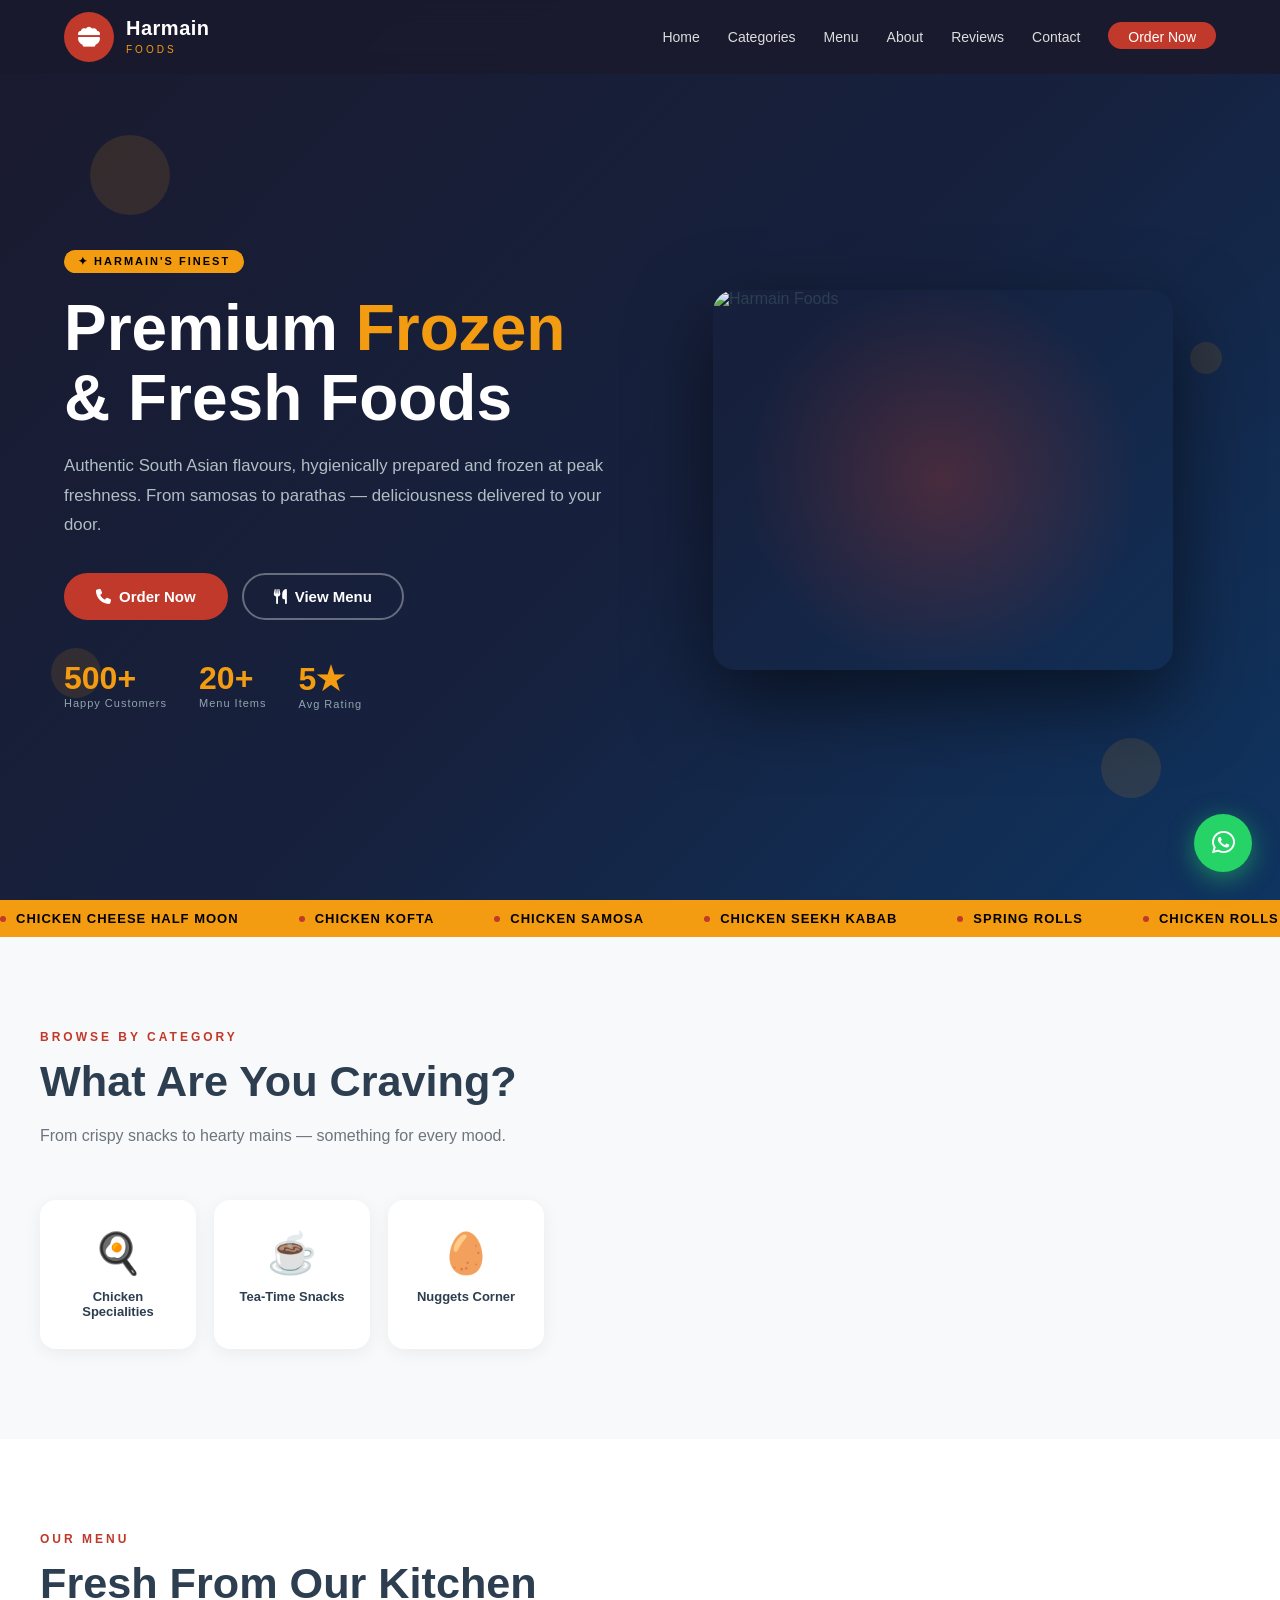
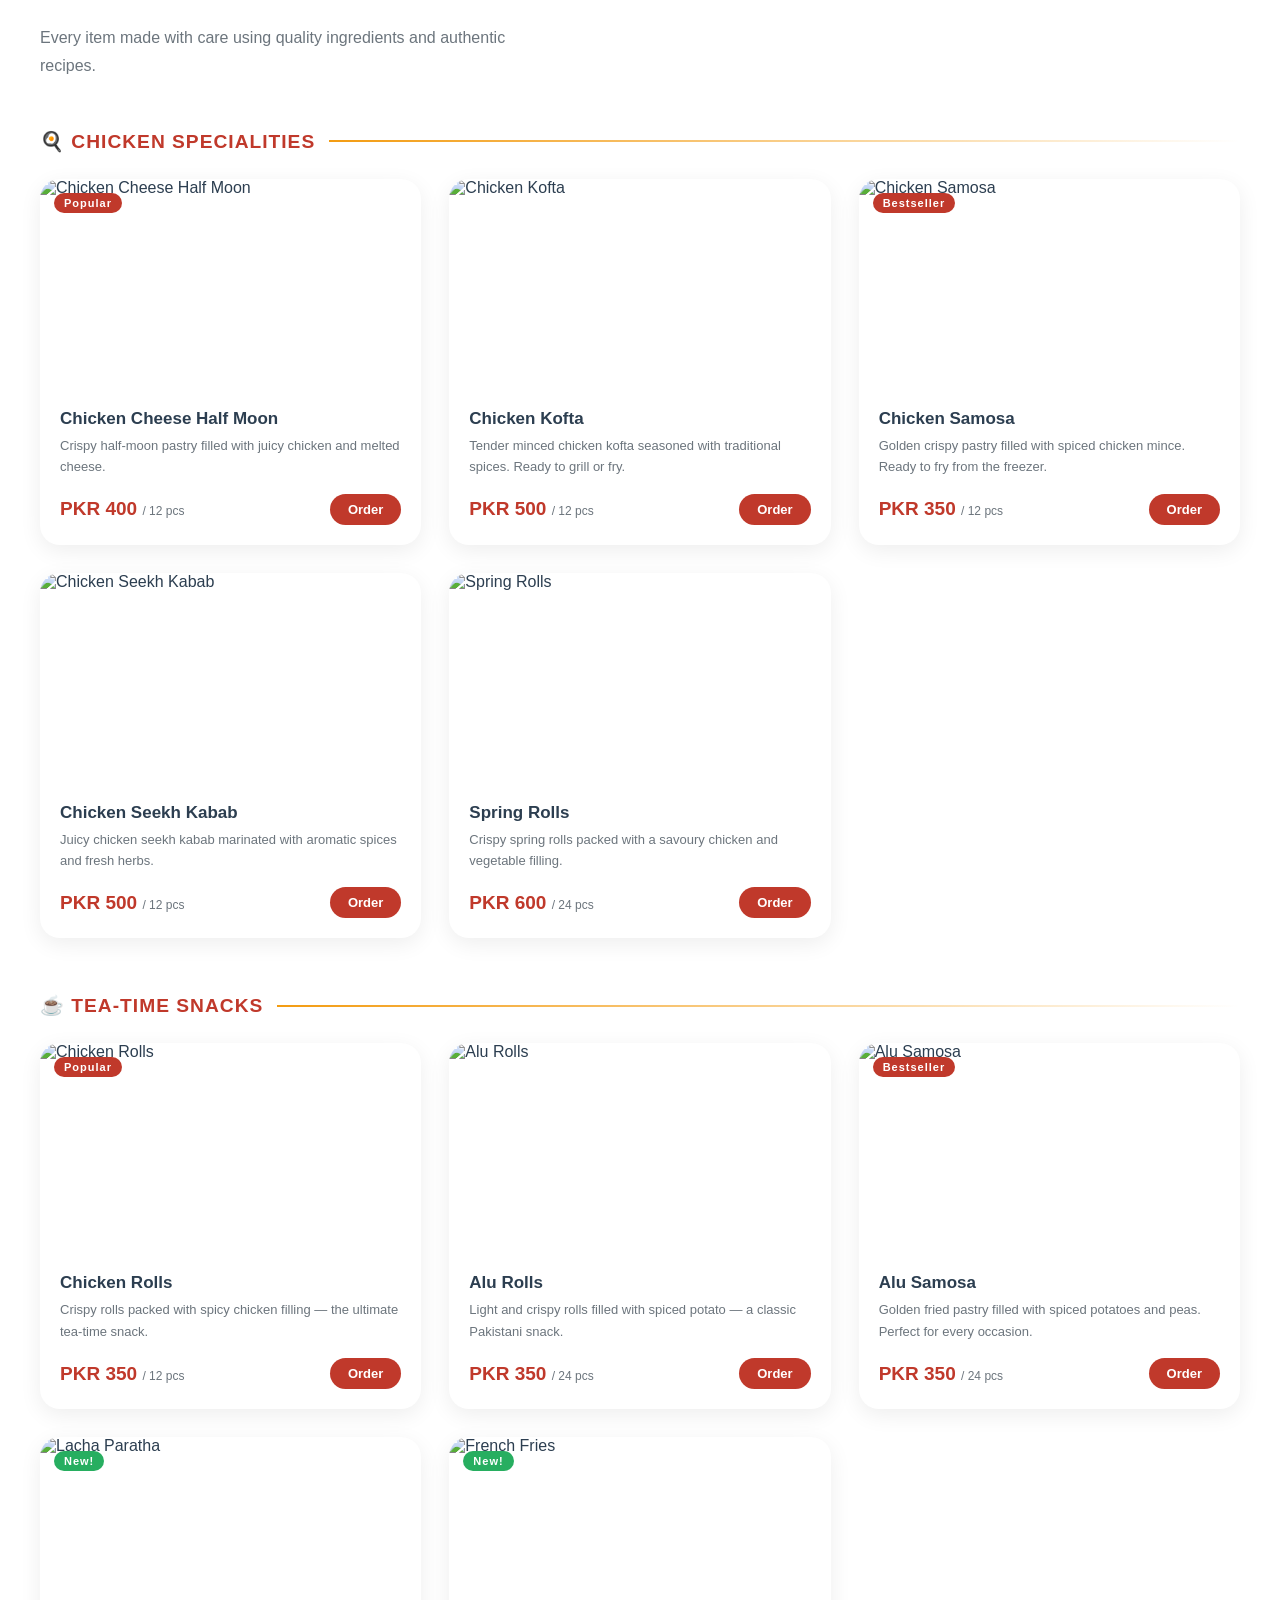
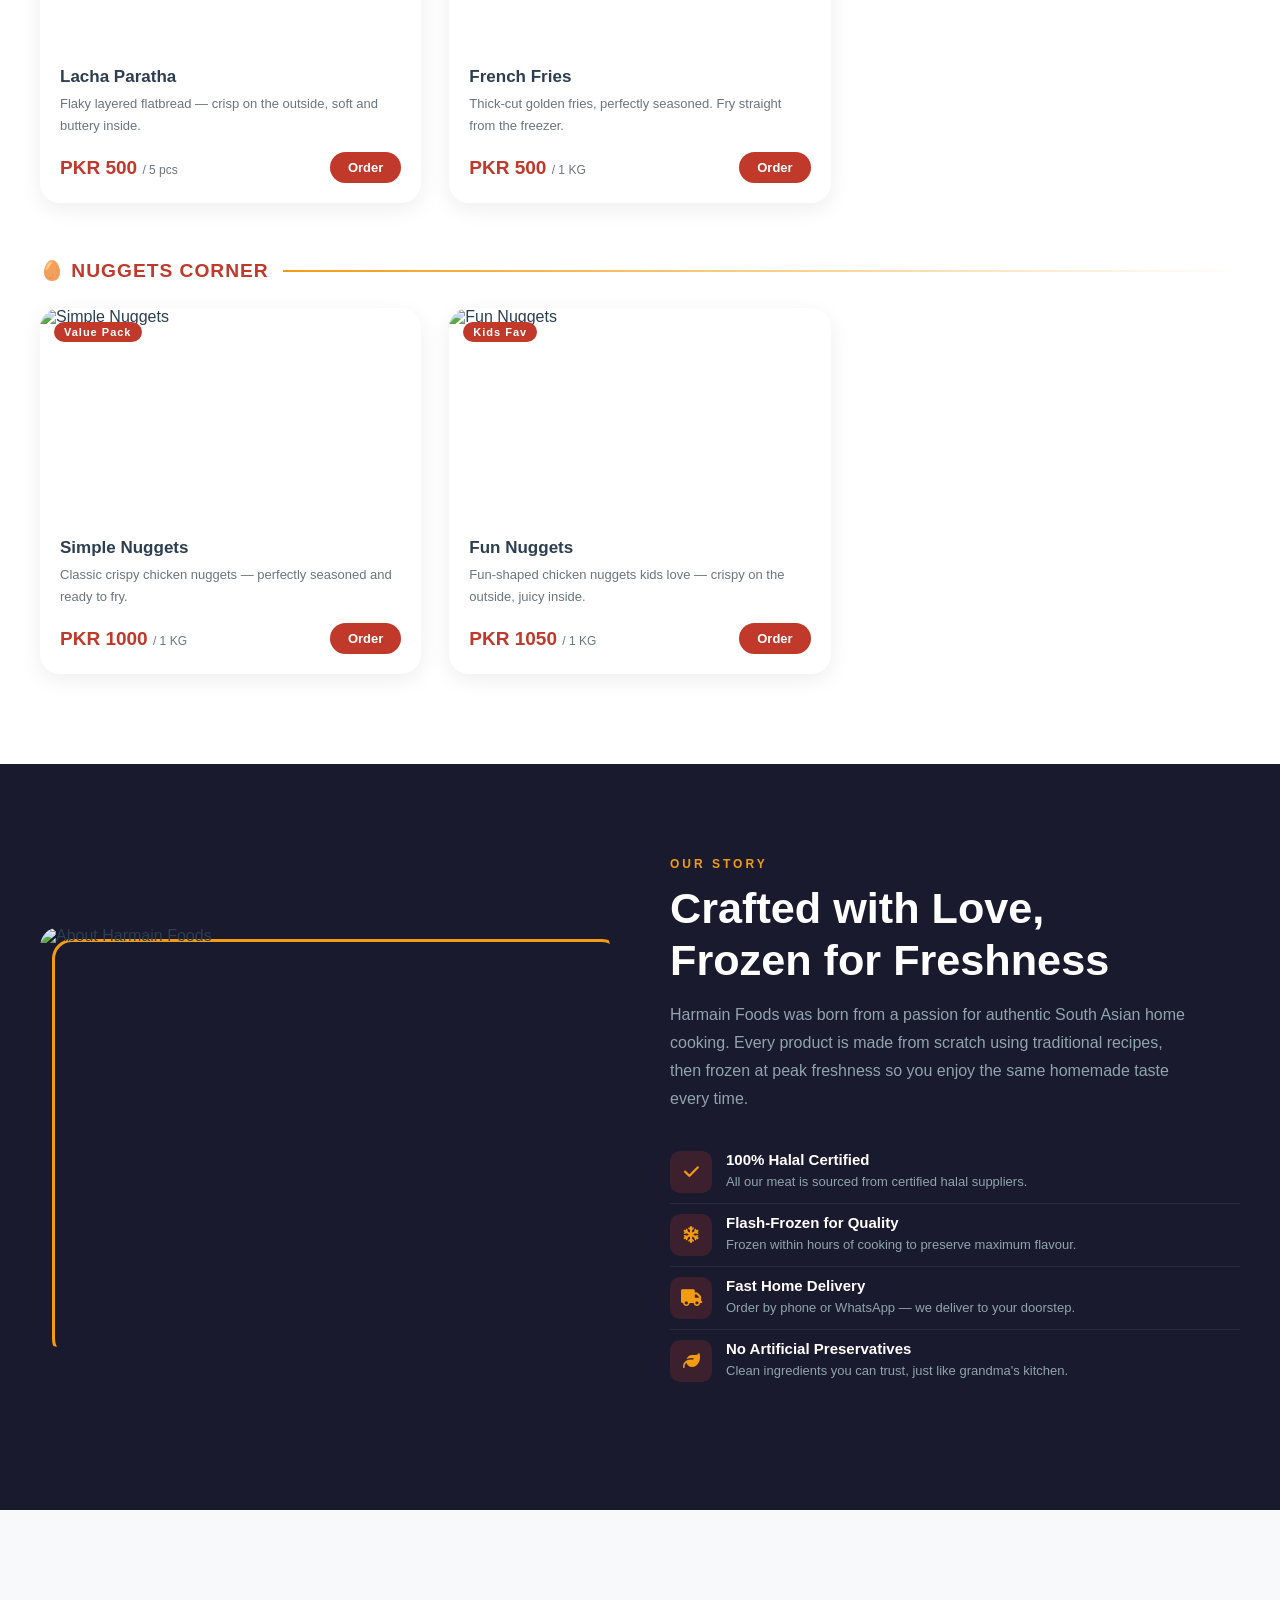
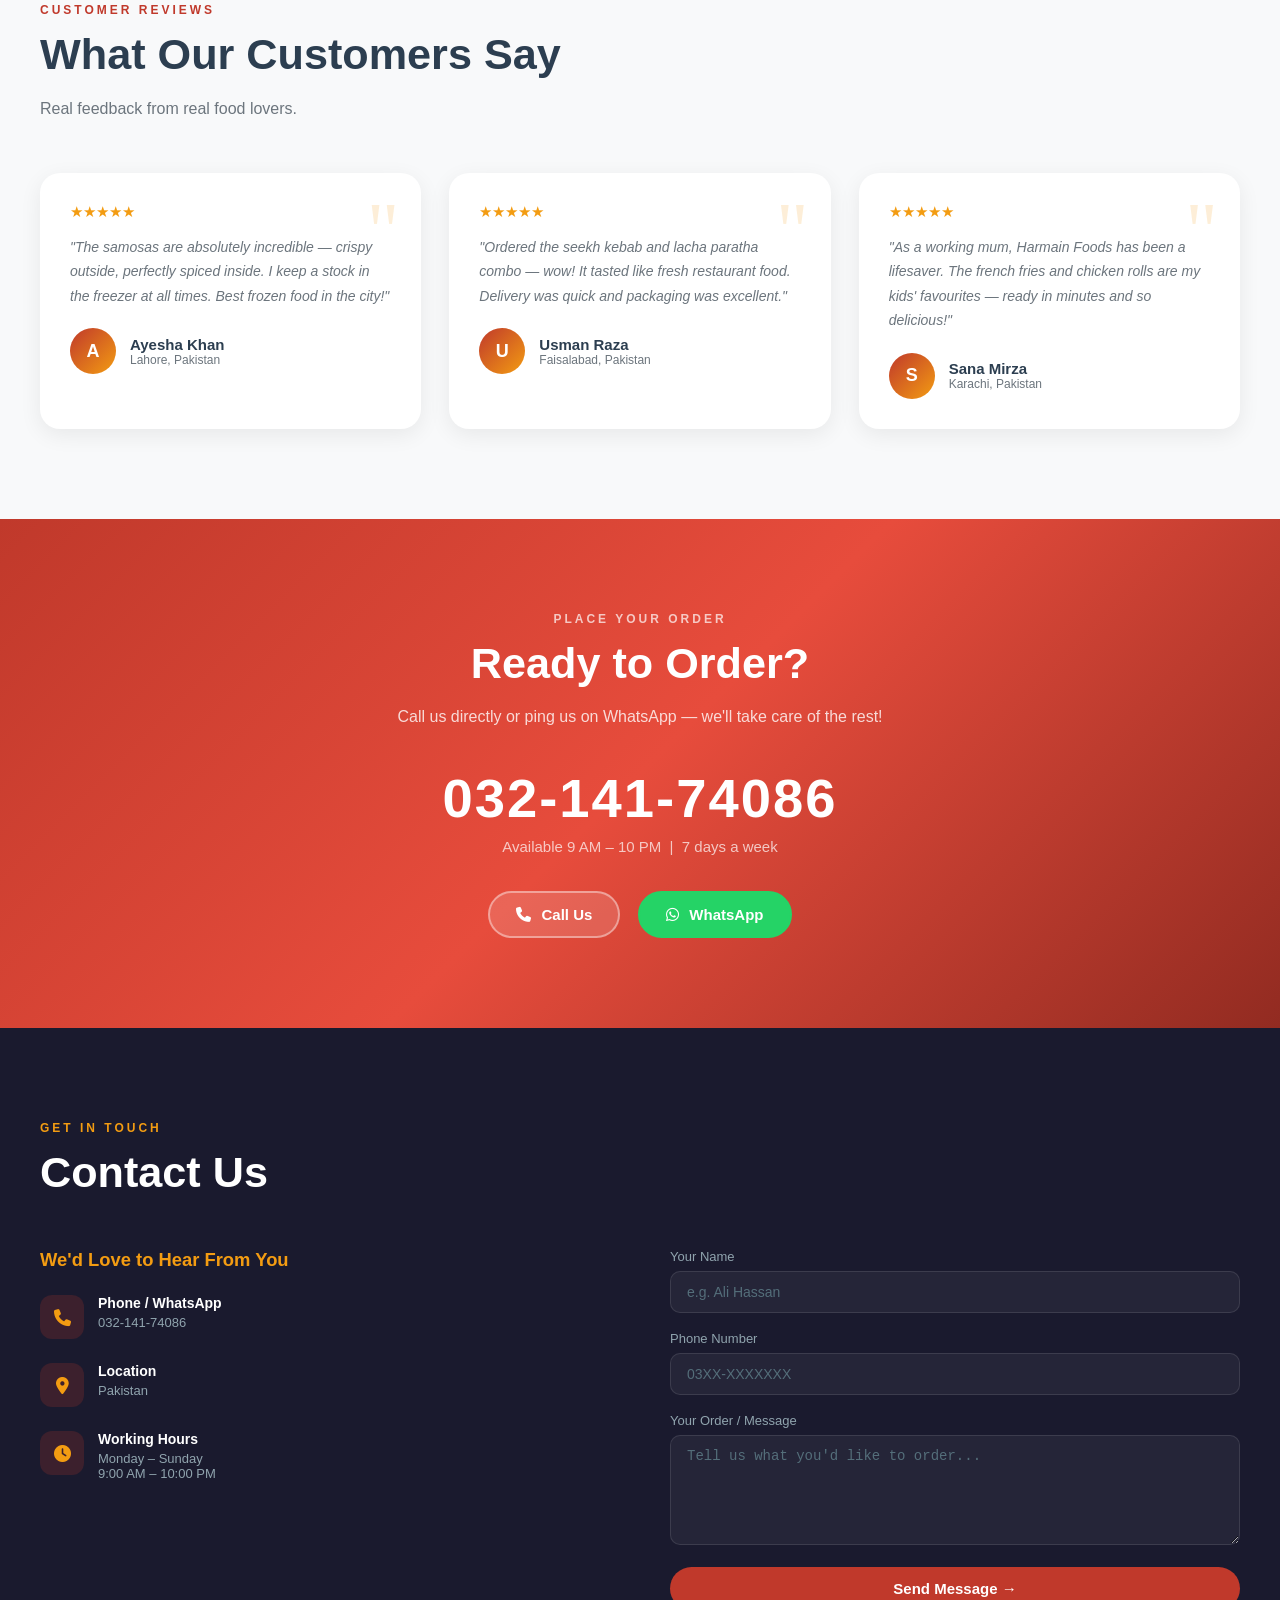
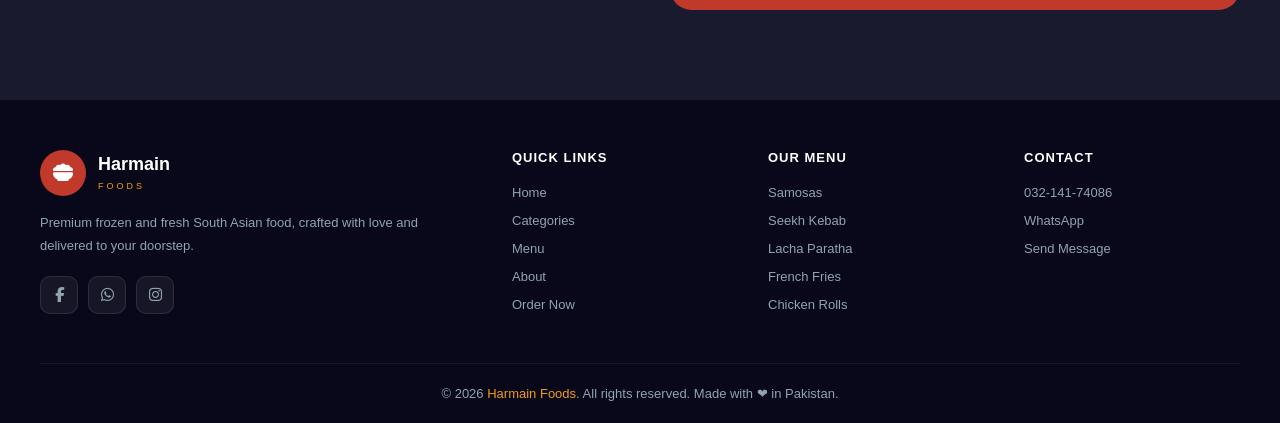
==== index.html @ 6961c716 "Update Fun Nuggets, Simple Nuggets, and Lacha Paratha images to user-specified pictures" ====
<!DOCTYPE html>
<html lang="en">
<head>
  <meta charset="UTF-8" />
  <meta name="viewport" content="width=device-width, initial-scale=1.0" />
  <title>Harmain Foods – Frozen &amp; Fresh Delights</title>
  <link rel="stylesheet" href="https://cdnjs.cloudflare.com/ajax/libs/font-awesome/6.5.0/css/all.min.css" />
  <style>
    :root {
      --red:    #c0392b;
      --red-dk: #922b21;
      --gold:   #f39c12;
      --dark:   #1a1a2e;
      --light:  #f8f9fa;
      --text:   #2c3e50;
      --muted:  #6c757d;
    }
    *, *::before, *::after { box-sizing: border-box; margin: 0; padding: 0; }
    html { scroll-behavior: smooth; }
    body { font-family: 'Segoe UI', Arial, sans-serif; color: var(--text); background: #fff; }
    img  { max-width: 100%; display: block; }
    a    { text-decoration: none; transition: color .3s; }
    .navbar {
      position: fixed; top: 0; left: 0; width: 100%; z-index: 1000;
      background: rgba(26,26,46,.97); backdrop-filter: blur(10px);
      padding: 12px 0; transition: box-shadow .4s;
    }
    .navbar.scrolled { box-shadow: 0 4px 20px rgba(0,0,0,.5); }
    .navbar-inner {
      max-width: 1200px; margin: 0 auto;
      display: flex; align-items: center; justify-content: space-between; padding: 0 24px;
    }
    .nav-logo { display:flex; align-items:center; gap:12px; }
    .nav-logo-icon {
      width:50px; height:50px; background:var(--red); border-radius:50%;
      display:flex; align-items:center; justify-content:center;
      font-size:22px; color:#fff; flex-shrink:0;
    }
    .nav-logo-text { line-height:1.1; }
    .nav-logo-text strong { display:block; font-size:20px; font-weight:900; color:#fff; letter-spacing:.5px; }
    .nav-logo-text span   { font-size:10px; color:var(--gold); letter-spacing:3px; text-transform:uppercase; }
    .nav-links { display:flex; gap:28px; list-style:none; }
    .nav-links a { color:#ddd; font-size:14px; font-weight:500; padding-bottom:4px; border-bottom:2px solid transparent; }
    .nav-links a:hover { color:var(--gold); border-color:var(--gold); }
    .nav-cta { background:var(--red)!important; color:#fff!important; padding:7px 20px; border-radius:25px; border-bottom:none!important; }
    .nav-cta:hover { background:var(--red-dk)!important; }
    .nav-toggle { display:none; background:none; border:none; cursor:pointer; }
    .nav-toggle span { display:block; width:26px; height:3px; background:#fff; margin:5px 0; border-radius:2px; }
    .hero {
      min-height:100vh;
      background:linear-gradient(135deg,#1a1a2e 0%,#16213e 55%,#0f3460 100%);
      display:flex; align-items:center; position:relative; overflow:hidden;
    }
    .hero-bg {
      position:absolute; inset:0;
      background:url('https://images.unsplash.com/photo-1567620905732-2d1ec7ab7445?w=1600') center/cover no-repeat;
      opacity:.08;
    }
    .particle {
      position:absolute; border-radius:50%; background:var(--gold); opacity:.12;
      animation:float 6s ease-in-out infinite;
    }
    @keyframes float { 0%,100%{transform:translateY(0) scale(1)} 50%{transform:translateY(-28px) scale(1.1)} }
    .hero-content {
      max-width:1200px; margin:0 auto; padding:130px 24px 70px;
      display:grid; grid-template-columns:1fr 1fr; gap:60px; align-items:center;
      position:relative; z-index:1;
    }
    .hero-badge {
      display:inline-block; background:var(--gold); color:#000;
      font-size:11px; font-weight:800; letter-spacing:2px;
      padding:5px 14px; border-radius:20px; margin-bottom:20px; text-transform:uppercase;
    }
    .hero-title { font-size:clamp(2.4rem,5vw,4rem); font-weight:900; line-height:1.1; color:#fff; margin-bottom:18px; }
    .hero-title span { color:var(--gold); }
    .hero-sub  { font-size:1.05rem; color:#b0bec5; line-height:1.75; margin-bottom:34px; }
    .hero-actions { display:flex; gap:14px; flex-wrap:wrap; }
    .btn-red {
      background:var(--red); color:#fff; padding:13px 30px; border-radius:50px;
      font-size:15px; font-weight:700; border:2px solid var(--red);
      display:inline-flex; align-items:center; gap:8px;
      transition:background .3s,transform .2s,box-shadow .3s;
    }
    .btn-red:hover { background:var(--red-dk); border-color:var(--red-dk); transform:translateY(-2px); box-shadow:0 8px 24px rgba(192,57,43,.4); color:#fff; }
    .btn-outline {
      background:transparent; color:#fff; padding:13px 30px; border-radius:50px;
      font-size:15px; font-weight:700; border:2px solid rgba(255,255,255,.35);
      display:inline-flex; align-items:center; gap:8px;
      transition:border-color .3s,background .3s,transform .2s;
    }
    .btn-outline:hover { border-color:var(--gold); color:var(--gold); background:rgba(243,156,18,.08); transform:translateY(-2px); }
    .hero-stats { display:flex; gap:32px; margin-top:40px; }
    .stat-num   { font-size:2rem; font-weight:900; color:var(--gold); }
    .stat-label { font-size:11px; color:#90a4ae; letter-spacing:1px; }
    .hero-img-wrap { position:relative; display:flex; align-items:center; justify-content:center; }
    .hero-img-wrap::before {
      content:''; position:absolute; width:400px; height:400px; border-radius:50%;
      background:radial-gradient(circle,rgba(192,57,43,.3) 0%,transparent 70%);
    }
    .hero-img {
      width:100%; max-width:460px; border-radius:22px;
      box-shadow:0 30px 80px rgba(0,0,0,.55);
      animation:heroFloat 4s ease-in-out infinite; object-fit:cover; height:380px;
    }
    @keyframes heroFloat { 0%,100%{transform:translateY(0)} 50%{transform:translateY(-14px)} }
    .ticker { background:var(--gold); overflow:hidden; padding:11px 0; }
    .ticker-track {
      display:flex; gap:60px; white-space:nowrap;
      animation:ticker 24s linear infinite;
    }
    @keyframes ticker { from{transform:translateX(0)} to{transform:translateX(-50%)} }
    .ticker-item { font-size:13px; font-weight:800; color:#000; letter-spacing:1px; text-transform:uppercase; display:flex; align-items:center; gap:10px; }
    .ticker-dot  { width:6px; height:6px; background:var(--red); border-radius:50%; flex-shrink:0; }
    section { padding:90px 24px; }
    .section-inner { max-width:1200px; margin:0 auto; }
    .section-tag {
      display:inline-block; color:var(--red); font-size:12px; font-weight:800;
      letter-spacing:3px; text-transform:uppercase; margin-bottom:12px;
    }
    .section-title { font-size:clamp(1.8rem,4vw,2.7rem); font-weight:900; color:var(--text); margin-bottom:14px; line-height:1.2; }
    .section-desc  { font-size:1rem; color:var(--muted); max-width:520px; line-height:1.75; }
    .section-header { margin-bottom:50px; }
    #categories { background:var(--light); }
    .cat-grid { display:grid; grid-template-columns:repeat(auto-fill,minmax(150px,1fr)); gap:18px; }
    .cat-card {
      background:#fff; border-radius:16px; padding:28px 14px; text-align:center; cursor:pointer;
      box-shadow:0 4px 18px rgba(0,0,0,.06); transition:transform .3s,box-shadow .3s,border-color .3s;
      border:2px solid transparent;
    }
    .cat-card:hover { transform:translateY(-6px); box-shadow:0 14px 36px rgba(0,0,0,.12); border-color:var(--gold); }
    .cat-icon { font-size:2.5rem; margin-bottom:12px; display:block; }
    .cat-name { font-size:13px; font-weight:700; color:var(--text); }
    .menu-grid { display:grid; grid-template-columns:repeat(auto-fill,minmax(280px,1fr)); gap:28px; }
    .menu-card {
      background:#fff; border-radius:20px; overflow:hidden;
      box-shadow:0 6px 22px rgba(0,0,0,.07); transition:transform .3s,box-shadow .3s;
    }
    .menu-card:hover { transform:translateY(-8px); box-shadow:0 22px 52px rgba(0,0,0,.14); }
    .menu-img-wrap { position:relative; overflow:hidden; height:210px; }
    .menu-img-wrap img { width:100%; height:100%; object-fit:cover; transition:transform .5s; }
    .menu-card:hover .menu-img-wrap img { transform:scale(1.08); }
    .menu-badge {
      position:absolute; top:14px; left:14px; background:var(--red); color:#fff;
      font-size:11px; font-weight:800; padding:4px 10px; border-radius:20px; letter-spacing:1px;
    }
    .menu-badge.new { background:#27ae60; }
    .menu-body { padding:20px; }
    .menu-name  { font-size:17px; font-weight:800; color:var(--text); margin-bottom:6px; }
    .menu-desc  { font-size:13px; color:var(--muted); line-height:1.65; margin-bottom:16px; }
    .menu-footer { display:flex; align-items:center; justify-content:space-between; }
    .menu-price { font-size:19px; font-weight:900; color:var(--red); }
    .menu-price span { font-size:12px; font-weight:400; color:var(--muted); }
    .btn-order {
      background:var(--red); color:#fff; border:none;
      padding:8px 18px; border-radius:25px; font-size:13px; font-weight:700;
      cursor:pointer; transition:background .3s;
    }
    .btn-order:hover { background:var(--red-dk); }
    #about { background:var(--dark); }
    #about .section-tag  { color:var(--gold); }
    #about .section-title { color:#fff; }
    #about .section-desc  { color:#90a4ae; }
    .about-grid { display:grid; grid-template-columns:1fr 1fr; gap:60px; align-items:center; }
    .about-img { border-radius:20px; overflow:hidden; position:relative; }
    .about-img img { width:100%; height:420px; object-fit:cover; }
    .about-img::after {
      content:''; position:absolute; inset:0;
      border:3px solid var(--gold); border-radius:20px;
      transform:translate(12px,12px); z-index:-1;
    }
    .feature-list { list-style:none; margin:28px 0; }
    .feature-list li {
      display:flex; align-items:flex-start; gap:14px;
      padding:10px 0; border-bottom:1px solid rgba(255,255,255,.07);
    }
    .feature-list li:last-child { border-bottom:none; }
    .feature-icon {
      width:42px; height:42px; border-radius:10px;
      background:rgba(192,57,43,.2); display:flex; align-items:center;
      justify-content:center; color:var(--gold); font-size:17px; flex-shrink:0;
    }
    .feature-text h4 { font-size:15px; font-weight:700; color:#fff; margin-bottom:4px; }
    .feature-text p  { font-size:13px; color:#90a4ae; line-height:1.6; }
    #testimonials { background:var(--light); }
    .testi-grid { display:grid; grid-template-columns:repeat(auto-fill,minmax(290px,1fr)); gap:28px; }
    .testi-card {
      background:#fff; border-radius:20px; padding:30px;
      box-shadow:0 6px 22px rgba(0,0,0,.07); position:relative;
    }
    .testi-card::before {
      content:'"'; position:absolute; top:18px; right:22px;
      font-size:80px; color:var(--gold); opacity:.16; line-height:1; font-family:Georgia,serif;
    }
    .testi-stars { color:var(--gold); font-size:15px; margin-bottom:14px; }
    .testi-text  { font-size:14px; color:var(--muted); line-height:1.75; margin-bottom:20px; font-style:italic; }
    .testi-author { display:flex; align-items:center; gap:14px; }
    .testi-avatar {
      width:46px; height:46px; border-radius:50%;
      background:linear-gradient(135deg,var(--red),var(--gold));
      display:flex; align-items:center; justify-content:center;
      color:#fff; font-size:18px; font-weight:800; flex-shrink:0;
    }
    .testi-name { font-size:15px; font-weight:700; color:var(--text); }
    .testi-role { font-size:12px; color:var(--muted); }
    #order {
      background:linear-gradient(135deg,var(--red) 0%,#e74c3c 50%,var(--red-dk) 100%);
      text-align:center;
    }
    #order .section-tag   { color:rgba(255,255,255,.7); }
    #order .section-title { color:#fff; }
    #order .section-desc  { color:rgba(255,255,255,.8); margin:0 auto 36px; }
    .order-phone { font-size:clamp(2rem,5vw,3.4rem); font-weight:900; color:#fff; letter-spacing:2px; margin-bottom:8px; }
    .order-phone a { color:#fff; }
    .order-phone a:hover { color:var(--gold); }
    .order-sub  { color:rgba(255,255,255,.7); margin-bottom:36px; font-size:15px; }
    .order-channels { display:flex; gap:18px; justify-content:center; flex-wrap:wrap; }
    .order-btn {
      display:inline-flex; align-items:center; gap:10px;
      background:rgba(255,255,255,.14); border:2px solid rgba(255,255,255,.4);
      color:#fff; padding:13px 26px; border-radius:50px;
      font-size:15px; font-weight:700; transition:background .3s,border-color .3s;
    }
    .order-btn:hover { background:rgba(255,255,255,.24); border-color:#fff; color:#fff; }
    .order-btn.whatsapp { background:#25d366; border-color:#25d366; }
    .order-btn.whatsapp:hover { background:#1da851; border-color:#1da851; color:#fff; }
    #contact { background:var(--dark); }
    #contact .section-tag   { color:var(--gold); }
    #contact .section-title { color:#fff; }
    .contact-grid { display:grid; grid-template-columns:1fr 1fr; gap:60px; }
    .contact-info h3 { font-size:1.15rem; font-weight:700; color:var(--gold); margin-bottom:24px; }
    .contact-item  { display:flex; align-items:flex-start; gap:14px; margin-bottom:24px; }
    .contact-icon  {
      width:44px; height:44px; border-radius:12px;
      background:rgba(192,57,43,.2); display:flex; align-items:center;
      justify-content:center; color:var(--gold); font-size:17px; flex-shrink:0;
    }
    .contact-text h4 { font-size:14px; font-weight:700; color:#fff; margin-bottom:4px; }
    .contact-text p  { font-size:13px; color:#90a4ae; }
    .contact-text a  { color:#90a4ae; }
    .contact-text a:hover { color:var(--gold); }
    .form-group  { margin-bottom:18px; }
    .form-group label { display:block; font-size:13px; color:#90a4ae; margin-bottom:7px; }
    .form-ctrl {
      width:100%; padding:12px 16px; border-radius:10px;
      background:rgba(255,255,255,.05); border:1px solid rgba(255,255,255,.1);
      color:#fff; font-size:14px; outline:none; transition:border-color .3s,background .3s;
    }
    .form-ctrl:focus { border-color:var(--gold); background:rgba(255,255,255,.08); }
    .form-ctrl::placeholder { color:#546e7a; }
    textarea.form-ctrl { resize:vertical; min-height:110px; }
    .btn-submit {
      background:var(--red); color:#fff; border:none;
      padding:13px 36px; border-radius:50px; font-size:15px; font-weight:800;
      cursor:pointer; transition:background .3s,transform .2s; width:100%;
    }
    .btn-submit:hover { background:var(--red-dk); transform:translateY(-2px); }
    footer { background:#08081a; color:#90a4ae; padding:50px 24px 22px; }
    .footer-inner { max-width:1200px; margin:0 auto; }
    .footer-grid  { display:grid; grid-template-columns:2fr 1fr 1fr 1fr; gap:40px; margin-bottom:40px; }
    .footer-brand-logo { display:flex; align-items:center; gap:12px; margin-bottom:16px; }
    .footer-brand-logo .logo-icon { width:46px; height:46px; background:var(--red); border-radius:50%; display:flex; align-items:center; justify-content:center; font-size:20px; color:#fff; flex-shrink:0; }
    .footer-brand-logo .logo-text strong { display:block; font-size:18px; font-weight:900; color:#fff; }
    .footer-brand-logo .logo-text span   { font-size:9px; color:var(--gold); letter-spacing:3px; text-transform:uppercase; }
    .footer-brand p { font-size:13px; line-height:1.75; margin-bottom:18px; }
    .social-links { display:flex; gap:10px; }
    .social-link {
      width:38px; height:38px; border-radius:10px;
      background:rgba(255,255,255,.06); border:1px solid rgba(255,255,255,.1);
      display:flex; align-items:center; justify-content:center;
      color:#90a4ae; font-size:15px; transition:background .3s,color .3s,border-color .3s;
    }
    .social-link:hover { background:var(--red); color:#fff; border-color:var(--red); }
    .footer-col h4 { font-size:13px; font-weight:800; color:#fff; margin-bottom:18px; text-transform:uppercase; letter-spacing:1px; }
    .footer-col ul { list-style:none; }
    .footer-col ul li { margin-bottom:10px; }
    .footer-col ul li a { font-size:13px; color:#90a4ae; transition:color .3s; }
    .footer-col ul li a:hover { color:var(--gold); }
    .footer-bottom { border-top:1px solid rgba(255,255,255,.06); padding-top:22px; text-align:center; font-size:13px; }
    .footer-bottom span { color:var(--gold); }
    .float-wa {
      position:fixed; bottom:28px; right:28px; z-index:999;
      width:58px; height:58px; border-radius:50%;
      background:#25d366; color:#fff; font-size:26px;
      display:flex; align-items:center; justify-content:center;
      box-shadow:0 6px 24px rgba(37,211,102,.5); animation:pulse 2s infinite; transition:transform .3s;
    }
    .float-wa:hover { transform:scale(1.12); color:#fff; }
    @keyframes pulse {
      0%  { box-shadow:0 0 0 0 rgba(37,211,102,.5); }
      70% { box-shadow:0 0 0 16px rgba(37,211,102,0); }
      100%{ box-shadow:0 0 0 0 rgba(37,211,102,0); }
    }
    .menu-category { margin-bottom: 56px; }
    .menu-category:last-child { margin-bottom: 0; }
    .menu-cat-title {
      font-size: 1.2rem; font-weight: 800; color: var(--red);
      margin-bottom: 26px; display: flex; align-items: center; gap: 14px;
      text-transform: uppercase; letter-spacing: 1px;
    }
    .menu-cat-title::after {
      content: ''; flex: 1; height: 2px;
      background: linear-gradient(to right, var(--gold), transparent);
    }
    @media(max-width:900px){
      .hero-content  { grid-template-columns:1fr; text-align:center; }
      .hero-img-wrap { order:-1; }
      .hero-actions  { justify-content:center; }
      .hero-stats    { justify-content:center; }
      .about-grid    { grid-template-columns:1fr; }
      .contact-grid  { grid-template-columns:1fr; }
      .footer-grid   { grid-template-columns:1fr 1fr; }
    }
    @media(max-width:600px){
      .nav-links { display:none; flex-direction:column; position:absolute; top:76px; left:0;
                   width:100%; background:rgba(26,26,46,.98); padding:20px; gap:16px; }
      .nav-links.open { display:flex; }
      .nav-toggle { display:block; }
      .footer-grid { grid-template-columns:1fr; }
    }
  </style>
</head>
<body>
<nav class="navbar" id="navbar">
  <div class="navbar-inner">
    <a href="#home" class="nav-logo">
      <div class="nav-logo-icon"><i class="fa-solid fa-bowl-food"></i></div>
      <div class="nav-logo-text"><strong>Harmain</strong><span>Foods</span></div>
    </a>
    <ul class="nav-links" id="navLinks">
      <li><a href="#home">Home</a></li>
      <li><a href="#categories">Categories</a></li>
      <li><a href="#menu">Menu</a></li>
      <li><a href="#about">About</a></li>
      <li><a href="#testimonials">Reviews</a></li>
      <li><a href="#contact">Contact</a></li>
      <li><a href="#order" class="nav-cta">Order Now</a></li>
    </ul>
    <button class="nav-toggle" id="navToggle" aria-label="Toggle menu">
      <span></span><span></span><span></span>
    </button>
  </div>
</nav>
<section id="home" class="hero">
  <div class="hero-bg"></div>
  <div class="particle" style="width:80px;height:80px;top:15%;left:7%;animation-delay:0s"></div>
  <div class="particle" style="width:50px;height:50px;top:72%;left:4%;animation-delay:1.5s"></div>
  <div class="particle" style="width:32px;height:32px;top:38%;left:93%;animation-delay:2.5s"></div>
  <div class="particle" style="width:60px;height:60px;top:82%;left:86%;animation-delay:1s"></div>
  <div class="hero-content">
    <div>
      <div class="hero-badge">&#10022; Harmain's Finest</div>
      <h1 class="hero-title">Premium <span>Frozen</span><br>&amp; Fresh Foods</h1>
      <p class="hero-sub">Authentic South Asian flavours, hygienically prepared and frozen at peak freshness. From samosas to parathas — deliciousness delivered to your door.</p>
      <div class="hero-actions">
        <a href="#order" class="btn-red"><i class="fa-solid fa-phone"></i> Order Now</a>
        <a href="#menu" class="btn-outline"><i class="fa-solid fa-utensils"></i> View Menu</a>
      </div>
      <div class="hero-stats">
        <div><div class="stat-num">500+</div><div class="stat-label">Happy Customers</div></div>
        <div><div class="stat-num">20+</div><div class="stat-label">Menu Items</div></div>
        <div><div class="stat-num">5&#9733;</div><div class="stat-label">Avg Rating</div></div>
      </div>
    </div>
    <div class="hero-img-wrap">
      <img class="hero-img" src="https://images.unsplash.com/photo-1565557623262-b51c2513a641?w=800&q=80" alt="Harmain Foods" />
    </div>
  </div>
</section>
<div class="ticker" aria-hidden="true">
  <div class="ticker-track">
    <span class="ticker-item"><span class="ticker-dot"></span>Chicken Cheese Half Moon</span>
    <span class="ticker-item"><span class="ticker-dot"></span>Chicken Kofta</span>
    <span class="ticker-item"><span class="ticker-dot"></span>Chicken Samosa</span>
    <span class="ticker-item"><span class="ticker-dot"></span>Chicken Seekh Kabab</span>
    <span class="ticker-item"><span class="ticker-dot"></span>Spring Rolls</span>
    <span class="ticker-item"><span class="ticker-dot"></span>Chicken Rolls</span>
    <span class="ticker-item"><span class="ticker-dot"></span>Alu Rolls</span>
    <span class="ticker-item"><span class="ticker-dot"></span>Alu Samosa</span>
    <span class="ticker-item"><span class="ticker-dot"></span>Lacha Paratha</span>
    <span class="ticker-item"><span class="ticker-dot"></span>French Fries</span>
    <span class="ticker-item"><span class="ticker-dot"></span>Simple Nuggets</span>
    <span class="ticker-item"><span class="ticker-dot"></span>Fun Nuggets</span>
    <span class="ticker-item"><span class="ticker-dot"></span>Chicken Cheese Half Moon</span>
    <span class="ticker-item"><span class="ticker-dot"></span>Chicken Kofta</span>
    <span class="ticker-item"><span class="ticker-dot"></span>Chicken Samosa</span>
    <span class="ticker-item"><span class="ticker-dot"></span>Chicken Seekh Kabab</span>
    <span class="ticker-item"><span class="ticker-dot"></span>Spring Rolls</span>
    <span class="ticker-item"><span class="ticker-dot"></span>Chicken Rolls</span>
    <span class="ticker-item"><span class="ticker-dot"></span>Alu Rolls</span>
    <span class="ticker-item"><span class="ticker-dot"></span>Alu Samosa</span>
    <span class="ticker-item"><span class="ticker-dot"></span>Lacha Paratha</span>
    <span class="ticker-item"><span class="ticker-dot"></span>French Fries</span>
    <span class="ticker-item"><span class="ticker-dot"></span>Simple Nuggets</span>
    <span class="ticker-item"><span class="ticker-dot"></span>Fun Nuggets</span>
  </div>
</div>
<section id="categories">
  <div class="section-inner">
    <div class="section-header">
      <span class="section-tag">Browse by Category</span>
      <h2 class="section-title">What Are You Craving?</h2>
      <p class="section-desc">From crispy snacks to hearty mains — something for every mood.</p>
    </div>
    <div class="cat-grid">
      <div class="cat-card"><span class="cat-icon">&#127859;</span><div class="cat-name">Chicken Specialities</div></div>
      <div class="cat-card"><span class="cat-icon">&#9749;</span><div class="cat-name">Tea-Time Snacks</div></div>
      <div class="cat-card"><span class="cat-icon">&#129370;</span><div class="cat-name">Nuggets Corner</div></div>
    </div>
  </div>
</section>
<section id="menu" style="background:#fff">
  <div class="section-inner">
    <div class="section-header">
      <span class="section-tag">Our Menu</span>
      <h2 class="section-title">Fresh From Our Kitchen</h2>
      <p class="section-desc">Every item made with care using quality ingredients and authentic recipes.</p>
    </div>
    <div class="menu-category">
      <h3 class="menu-cat-title">&#127859; Chicken Specialities</h3>
      <div class="menu-grid">
        <div class="menu-card">
          <div class="menu-img-wrap">
            <img src="https://images.unsplash.com/photo-1601050690597-df0568f70950?w=600&q=80" alt="Chicken Cheese Half Moon" loading="lazy"/>
            <span class="menu-badge">Popular</span>
          </div>
          <div class="menu-body">
            <div class="menu-name">Chicken Cheese Half Moon</div>
            <div class="menu-desc">Crispy half-moon pastry filled with juicy chicken and melted cheese.</div>
            <div class="menu-footer">
              <div class="menu-price">PKR 400 <span>/ 12 pcs</span></div>
              <button class="btn-order" onclick="document.getElementById('order').scrollIntoView({behavior:'smooth'})">Order</button>
            </div>
          </div>
        </div>
        <div class="menu-card">
          <div class="menu-img-wrap">
            <img src="https://images.unsplash.com/photo-1603360946369-dc9bb6258143?w=600&q=80" alt="Chicken Kofta" loading="lazy"/>
          </div>
          <div class="menu-body">
            <div class="menu-name">Chicken Kofta</div>
            <div class="menu-desc">Tender minced chicken kofta seasoned with traditional spices. Ready to grill or fry.</div>
            <div class="menu-footer">
              <div class="menu-price">PKR 500 <span>/ 12 pcs</span></div>
              <button class="btn-order" onclick="document.getElementById('order').scrollIntoView({behavior:'smooth'})">Order</button>
            </div>
          </div>
        </div>
        <div class="menu-card">
          <div class="menu-img-wrap">
            <img src="https://images.unsplash.com/photo-1601050690597-df0568f70950?w=600&q=80" alt="Chicken Samosa" loading="lazy"/>
            <span class="menu-badge">Bestseller</span>
          </div>
          <div class="menu-body">
            <div class="menu-name">Chicken Samosa</div>
            <div class="menu-desc">Golden crispy pastry filled with spiced chicken mince. Ready to fry from the freezer.</div>
            <div class="menu-footer">
              <div class="menu-price">PKR 350 <span>/ 12 pcs</span></div>
              <button class="btn-order" onclick="document.getElementById('order').scrollIntoView({behavior:'smooth'})">Order</button>
            </div>
          </div>
        </div>
        <div class="menu-card">
          <div class="menu-img-wrap">
            <img src="https://images.unsplash.com/photo-1603360946369-dc9bb6258143?w=600&q=80" alt="Chicken Seekh Kabab" loading="lazy"/>
          </div>
          <div class="menu-body">
            <div class="menu-name">Chicken Seekh Kabab</div>
            <div class="menu-desc">Juicy chicken seekh kabab marinated with aromatic spices and fresh herbs.</div>
            <div class="menu-footer">
              <div class="menu-price">PKR 500 <span>/ 12 pcs</span></div>
              <button class="btn-order" onclick="document.getElementById('order').scrollIntoView({behavior:'smooth'})">Order</button>
            </div>
          </div>
        </div>
        <div class="menu-card">
          <div class="menu-img-wrap">
            <img src="https://images.unsplash.com/photo-1626700051175-6818013e1d4f?w=600&q=80" alt="Spring Rolls" loading="lazy"/>
          </div>
          <div class="menu-body">
            <div class="menu-name">Spring Rolls</div>
            <div class="menu-desc">Crispy spring rolls packed with a savoury chicken and vegetable filling.</div>
            <div class="menu-footer">
              <div class="menu-price">PKR 600 <span>/ 24 pcs</span></div>
              <button class="btn-order" onclick="document.getElementById('order').scrollIntoView({behavior:'smooth'})">Order</button>
            </div>
          </div>
        </div>
      </div>
    </div>
    <div class="menu-category">
      <h3 class="menu-cat-title">&#9749; Tea-Time Snacks</h3>
      <div class="menu-grid">
        <div class="menu-card">
          <div class="menu-img-wrap">
            <img src="https://images.unsplash.com/photo-1626700051175-6818013e1d4f?w=600&q=80" alt="Chicken Rolls" loading="lazy"/>
            <span class="menu-badge">Popular</span>
          </div>
          <div class="menu-body">
            <div class="menu-name">Chicken Rolls</div>
            <div class="menu-desc">Crispy rolls packed with spicy chicken filling — the ultimate tea-time snack.</div>
            <div class="menu-footer">
              <div class="menu-price">PKR 350 <span>/ 12 pcs</span></div>
              <button class="btn-order" onclick="document.getElementById('order').scrollIntoView({behavior:'smooth'})">Order</button>
            </div>
          </div>
        </div>
        <div class="menu-card">
          <div class="menu-img-wrap">
            <img src="https://images.unsplash.com/photo-1601050690597-df0568f70950?w=600&q=80" alt="Alu Rolls" loading="lazy"/>
          </div>
          <div class="menu-body">
            <div class="menu-name">Alu Rolls</div>
            <div class="menu-desc">Light and crispy rolls filled with spiced potato — a classic Pakistani snack.</div>
            <div class="menu-footer">
              <div class="menu-price">PKR 350 <span>/ 24 pcs</span></div>
              <button class="btn-order" onclick="document.getElementById('order').scrollIntoView({behavior:'smooth'})">Order</button>
            </div>
          </div>
        </div>
        <div class="menu-card">
          <div class="menu-img-wrap">
            <img src="https://images.unsplash.com/photo-1601050690597-df0568f70950?w=600&q=80" alt="Alu Samosa" loading="lazy"/>
            <span class="menu-badge">Bestseller</span>
          </div>
          <div class="menu-body">
            <div class="menu-name">Alu Samosa</div>
            <div class="menu-desc">Golden fried pastry filled with spiced potatoes and peas. Perfect for every occasion.</div>
            <div class="menu-footer">
              <div class="menu-price">PKR 350 <span>/ 24 pcs</span></div>
              <button class="btn-order" onclick="document.getElementById('order').scrollIntoView({behavior:'smooth'})">Order</button>
            </div>
          </div>
        </div>
        <div class="menu-card">
          <div class="menu-img-wrap">
            <img src="https://i.ytimg.com/vi/nMuvAuMI7bk/hq720.jpg" alt="Lacha Paratha" loading="lazy" style="object-fit:cover;width:100%;height:100%;object-position:center top;"/>
            <span class="menu-badge new">New!</span>
          </div>
          <div class="menu-body">
            <div class="menu-name">Lacha Paratha</div>
            <div class="menu-desc">Flaky layered flatbread — crisp on the outside, soft and buttery inside.</div>
            <div class="menu-footer">
              <div class="menu-price">PKR 500 <span>/ 5 pcs</span></div>
              <button class="btn-order" onclick="document.getElementById('order').scrollIntoView({behavior:'smooth'})">Order</button>
            </div>
          </div>
        </div>
        <div class="menu-card">
          <div class="menu-img-wrap">
            <img src="https://images.unsplash.com/photo-1573080496219-bb080dd4f877?w=600&q=80" alt="French Fries" loading="lazy"/>
            <span class="menu-badge new">New!</span>
          </div>
          <div class="menu-body">
            <div class="menu-name">French Fries</div>
            <div class="menu-desc">Thick-cut golden fries, perfectly seasoned. Fry straight from the freezer.</div>
            <div class="menu-footer">
              <div class="menu-price">PKR 500 <span>/ 1 KG</span></div>
              <button class="btn-order" onclick="document.getElementById('order').scrollIntoView({behavior:'smooth'})">Order</button>
            </div>
          </div>
        </div>
      </div>
    </div>
    <div class="menu-category">
      <h3 class="menu-cat-title">&#129370; Nuggets Corner</h3>
      <div class="menu-grid">
        <div class="menu-card">
          <div class="menu-img-wrap">
            <img src="https://encrypted-tbn0.gstatic.com/images?q=tbn:ANd9GcQGMXufdPkVcjpCT4HTiEvJdC6_8HovQ6FcsVQVLLNafg&s=10" alt="Simple Nuggets" loading="lazy" style="object-fit:cover;width:100%;height:100%;"/>
            <span class="menu-badge">Value Pack</span>
          </div>
          <div class="menu-body">
            <div class="menu-name">Simple Nuggets</div>
            <div class="menu-desc">Classic crispy chicken nuggets — perfectly seasoned and ready to fry.</div>
            <div class="menu-footer">
              <div class="menu-price">PKR 1000 <span>/ 1 KG</span></div>
              <button class="btn-order" onclick="document.getElementById('order').scrollIntoView({behavior:'smooth'})">Order</button>
            </div>
          </div>
        </div>
        <div class="menu-card">
          <div class="menu-img-wrap">
            <img src="https://encrypted-tbn0.gstatic.com/images?q=tbn:ANd9GcSqQ0D-Hjt8r_5uYMFEunq8GxPMTdNQ4YmLaspry8ItZ0fwrqr7WzUD0IEi&s=10" alt="Fun Nuggets" loading="lazy" style="object-fit:cover;width:100%;height:100%;"/>
            <span class="menu-badge">Kids Fav</span>
          </div>
          <div class="menu-body">
            <div class="menu-name">Fun Nuggets</div>
            <div class="menu-desc">Fun-shaped chicken nuggets kids love — crispy on the outside, juicy inside.</div>
            <div class="menu-footer">
              <div class="menu-price">PKR 1050 <span>/ 1 KG</span></div>
              <button class="btn-order" onclick="document.getElementById('order').scrollIntoView({behavior:'smooth'})">Order</button>
            </div>
          </div>
        </div>
      </div>
    </div>
  </div>
</section>
<section id="about">
  <div class="section-inner">
    <div class="about-grid">
      <div class="about-img">
        <img src="https://images.unsplash.com/photo-1567620905732-2d1ec7ab7445?w=800&q=80" alt="About Harmain Foods"/>
      </div>
      <div>
        <span class="section-tag">Our Story</span>
        <h2 class="section-title">Crafted with Love,<br>Frozen for Freshness</h2>
        <p class="section-desc">Harmain Foods was born from a passion for authentic South Asian home cooking. Every product is made from scratch using traditional recipes, then frozen at peak freshness so you enjoy the same homemade taste every time.</p>
        <ul class="feature-list">
          <li><div class="feature-icon"><i class="fa-solid fa-check"></i></div><div class="feature-text"><h4>100% Halal Certified</h4><p>All our meat is sourced from certified halal suppliers.</p></div></li>
          <li><div class="feature-icon"><i class="fa-solid fa-snowflake"></i></div><div class="feature-text"><h4>Flash-Frozen for Quality</h4><p>Frozen within hours of cooking to preserve maximum flavour.</p></div></li>
          <li><div class="feature-icon"><i class="fa-solid fa-truck"></i></div><div class="feature-text"><h4>Fast Home Delivery</h4><p>Order by phone or WhatsApp — we deliver to your doorstep.</p></div></li>
          <li><div class="feature-icon"><i class="fa-solid fa-leaf"></i></div><div class="feature-text"><h4>No Artificial Preservatives</h4><p>Clean ingredients you can trust, just like grandma's kitchen.</p></div></li>
        </ul>
      </div>
    </div>
  </div>
</section>
<section id="testimonials">
  <div class="section-inner">
    <div class="section-header">
      <span class="section-tag">Customer Reviews</span>
      <h2 class="section-title">What Our Customers Say</h2>
      <p class="section-desc">Real feedback from real food lovers.</p>
    </div>
    <div class="testi-grid">
      <div class="testi-card"><div class="testi-stars">&#9733;&#9733;&#9733;&#9733;&#9733;</div><p class="testi-text">"The samosas are absolutely incredible — crispy outside, perfectly spiced inside. I keep a stock in the freezer at all times. Best frozen food in the city!"</p><div class="testi-author"><div class="testi-avatar">A</div><div><div class="testi-name">Ayesha Khan</div><div class="testi-role">Lahore, Pakistan</div></div></div></div>
      <div class="testi-card"><div class="testi-stars">&#9733;&#9733;&#9733;&#9733;&#9733;</div><p class="testi-text">"Ordered the seekh kebab and lacha paratha combo — wow! It tasted like fresh restaurant food. Delivery was quick and packaging was excellent."</p><div class="testi-author"><div class="testi-avatar">U</div><div><div class="testi-name">Usman Raza</div><div class="testi-role">Faisalabad, Pakistan</div></div></div></div>
      <div class="testi-card"><div class="testi-stars">&#9733;&#9733;&#9733;&#9733;&#9733;</div><p class="testi-text">"As a working mum, Harmain Foods has been a lifesaver. The french fries and chicken rolls are my kids' favourites — ready in minutes and so delicious!"</p><div class="testi-author"><div class="testi-avatar">S</div><div><div class="testi-name">Sana Mirza</div><div class="testi-role">Karachi, Pakistan</div></div></div></div>
    </div>
  </div>
</section>
<section id="order">
  <div class="section-inner">
    <span class="section-tag">Place Your Order</span>
    <h2 class="section-title">Ready to Order?</h2>
    <p class="section-desc">Call us directly or ping us on WhatsApp — we'll take care of the rest!</p>
    <div class="order-phone"><a href="tel:+923214174086">032-141-74086</a></div>
    <div class="order-sub">Available 9 AM – 10 PM &nbsp;|&nbsp; 7 days a week</div>
    <div class="order-channels">
      <a href="tel:+923214174086" class="order-btn"><i class="fa-solid fa-phone"></i> Call Us</a>
      <a href="https://wa.me/923214174086?text=Hi%20Harmain%20Foods%2C%20I'd%20like%20to%20place%20an%20order!" class="order-btn whatsapp" target="_blank" rel="noopener"><i class="fa-brands fa-whatsapp"></i> WhatsApp</a>
    </div>
  </div>
</section>
<section id="contact">
  <div class="section-inner">
    <div class="section-header"><span class="section-tag">Get In Touch</span><h2 class="section-title">Contact Us</h2></div>
    <div class="contact-grid">
      <div class="contact-info">
        <h3>We'd Love to Hear From You</h3>
        <div class="contact-item"><div class="contact-icon"><i class="fa-solid fa-phone"></i></div><div class="contact-text"><h4>Phone / WhatsApp</h4><p><a href="tel:+923214174086">032-141-74086</a></p></div></div>
        <div class="contact-item"><div class="contact-icon"><i class="fa-solid fa-location-dot"></i></div><div class="contact-text"><h4>Location</h4><p>Pakistan</p></div></div>
        <div class="contact-item"><div class="contact-icon"><i class="fa-solid fa-clock"></i></div><div class="contact-text"><h4>Working Hours</h4><p>Monday – Sunday<br/>9:00 AM – 10:00 PM</p></div></div>
      </div>
      <form onsubmit="handleForm(event)">
        <div class="form-group"><label>Your Name</label><input type="text" class="form-ctrl" placeholder="e.g. Ali Hassan" required /></div>
        <div class="form-group"><label>Phone Number</label><input type="tel" class="form-ctrl" placeholder="03XX-XXXXXXX" required /></div>
        <div class="form-group"><label>Your Order / Message</label><textarea class="form-ctrl" placeholder="Tell us what you'd like to order..." required></textarea></div>
        <button type="submit" class="btn-submit">Send Message &rarr;</button>
      </form>
    </div>
  </div>
</section>
<footer>
  <div class="footer-inner">
    <div class="footer-grid">
      <div class="footer-brand">
        <div class="footer-brand-logo"><div class="logo-icon"><i class="fa-solid fa-bowl-food"></i></div><div class="logo-text"><strong>Harmain</strong><span>Foods</span></div></div>
        <p>Premium frozen and fresh South Asian food, crafted with love and delivered to your doorstep.</p>
        <div class="social-links">
          <a href="#" class="social-link" aria-label="Facebook"><i class="fa-brands fa-facebook-f"></i></a>
          <a href="https://wa.me/923214174086" class="social-link" aria-label="WhatsApp"><i class="fa-brands fa-whatsapp"></i></a>
          <a href="#" class="social-link" aria-label="Instagram"><i class="fa-brands fa-instagram"></i></a>
        </div>
      </div>
      <div class="footer-col"><h4>Quick Links</h4><ul><li><a href="#home">Home</a></li><li><a href="#categories">Categories</a></li><li><a href="#menu">Menu</a></li><li><a href="#about">About</a></li><li><a href="#order">Order Now</a></li></ul></div>
      <div class="footer-col"><h4>Our Menu</h4><ul><li><a href="#menu">Samosas</a></li><li><a href="#menu">Seekh Kebab</a></li><li><a href="#menu">Lacha Paratha</a></li><li><a href="#menu">French Fries</a></li><li><a href="#menu">Chicken Rolls</a></li></ul></div>
      <div class="footer-col"><h4>Contact</h4><ul><li><a href="tel:+923214174086">032-141-74086</a></li><li><a href="https://wa.me/923214174086">WhatsApp</a></li><li><a href="#contact">Send Message</a></li></ul></div>
    </div>
    <div class="footer-bottom">&copy; 2026 <span>Harmain Foods</span>. All rights reserved. Made with &#10084; in Pakistan.</div>
  </div>
</footer>
<a href="https://wa.me/923214174086?text=Hi%20Harmain%20Foods%2C%20I'd%20like%20to%20place%20an%20order!" class="float-wa" target="_blank" rel="noopener" aria-label="Chat on WhatsApp"><i class="fa-brands fa-whatsapp"></i></a>
<script>
  const navbar = document.getElementById('navbar');
  window.addEventListener('scroll', () => navbar.classList.toggle('scrolled', window.scrollY > 60));
  document.getElementById('navToggle').addEventListener('click', () => document.getElementById('navLinks').classList.toggle('open'));
  document.querySelectorAll('.nav-links a').forEach(a => a.addEventListener('click', () => document.getElementById('navLinks').classList.remove('open')));
  function handleForm(e) {
    e.preventDefault();
    const btn = e.target.querySelector('.btn-submit');
    btn.textContent = 'Message Sent! ✓';
    btn.style.background = '#27ae60';
    setTimeout(() => { btn.textContent = 'Send Message →'; btn.style.background = ''; e.target.reset(); }, 3000);
  }
  const io = new IntersectionObserver(entries => {
    entries.forEach(e => { if(e.isIntersecting){ e.target.style.opacity='1'; e.target.style.transform='translateY(0)'; } });
  }, {threshold:0.1});
  document.querySelectorAll('.menu-card,.cat-card,.testi-card,.about-grid,.contact-grid').forEach(el => {
    el.style.opacity='0'; el.style.transform='translateY(28px)';
    el.style.transition='opacity .6s ease,transform .6s ease'; io.observe(el);
  });
</script>
</body>
</html>
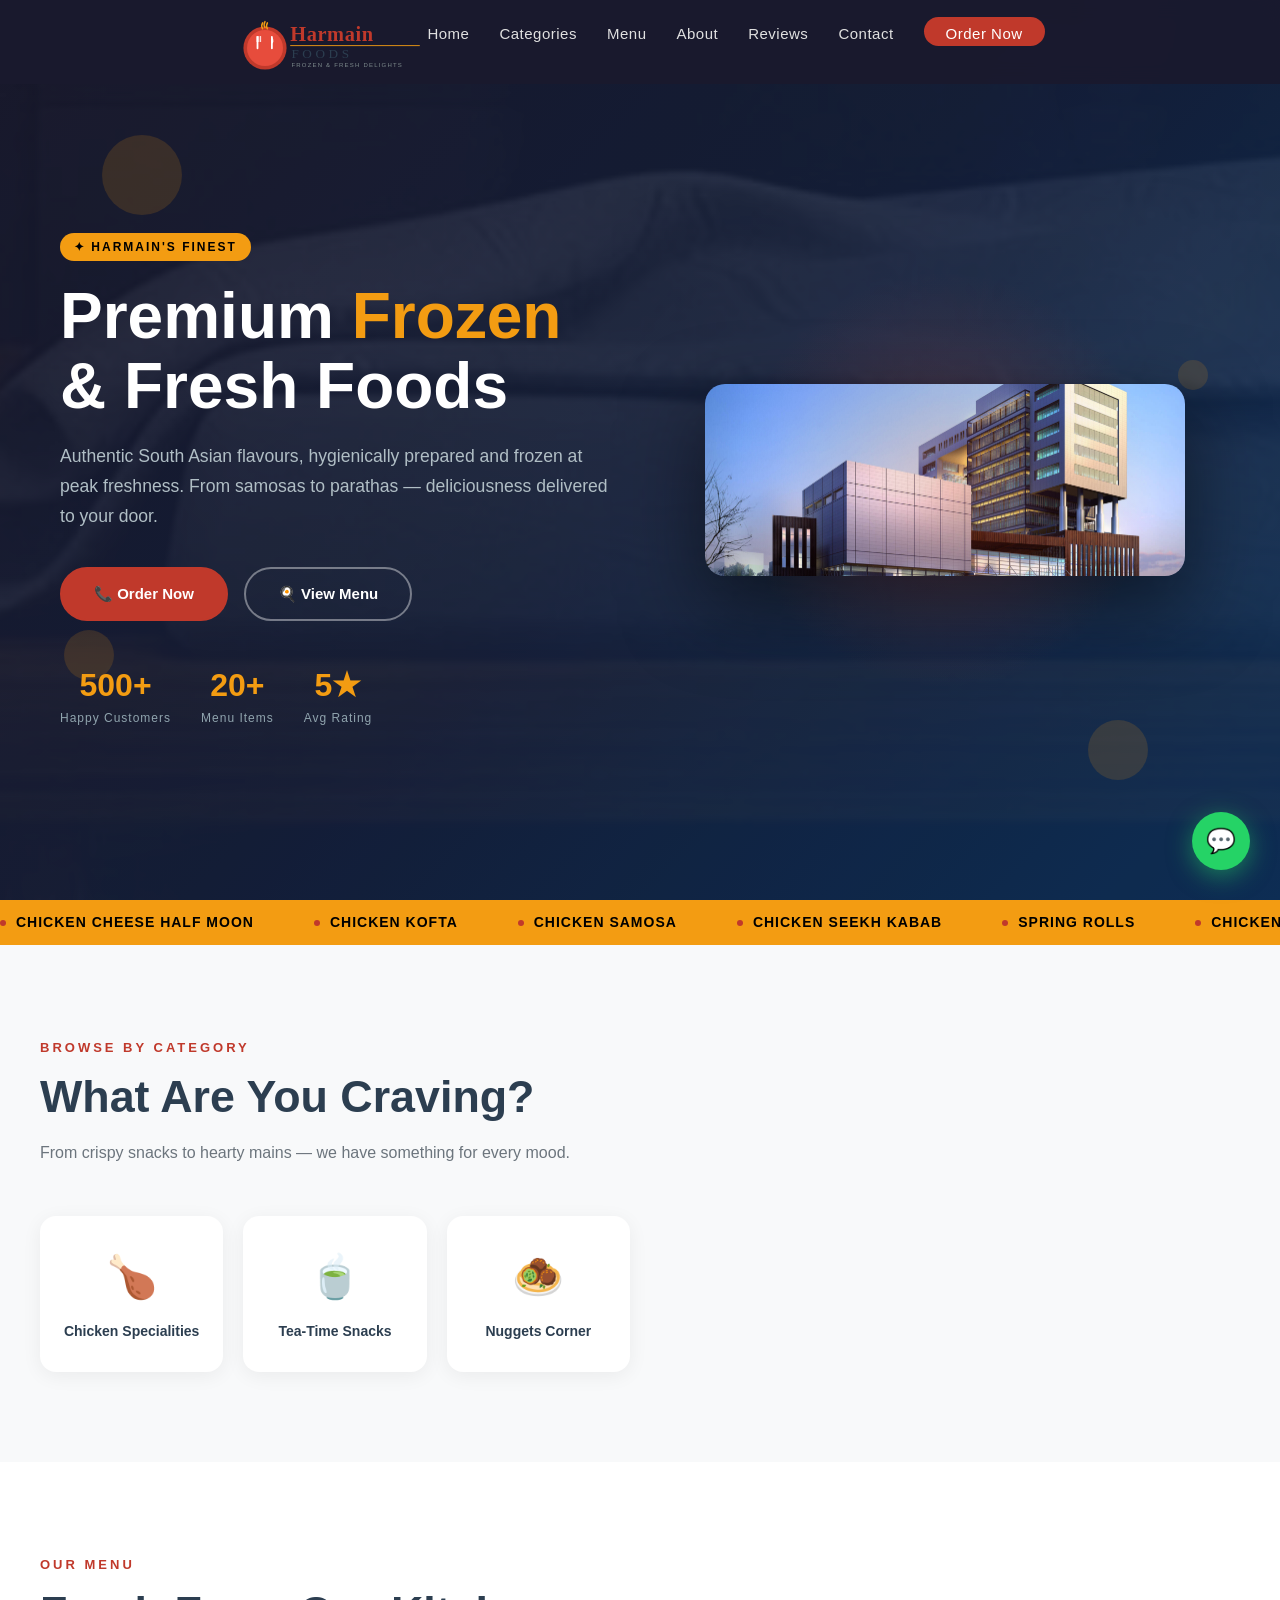
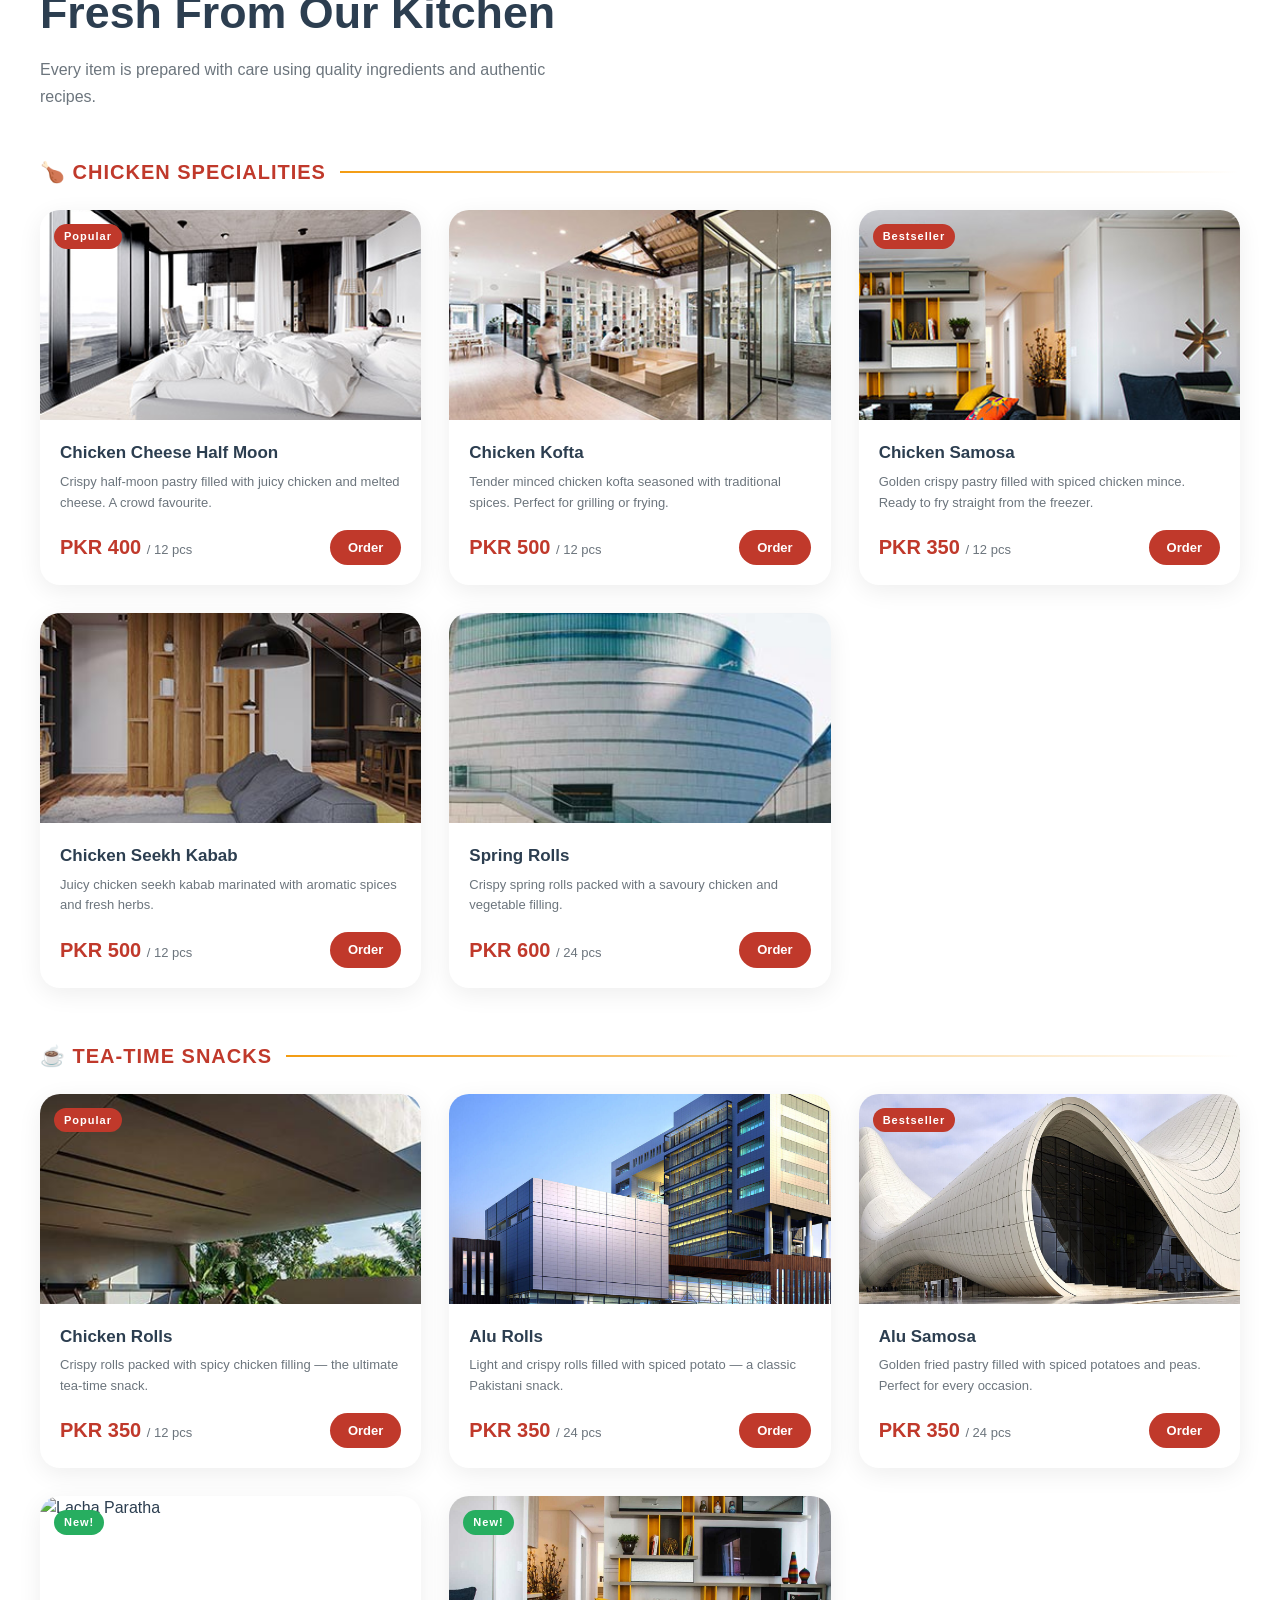
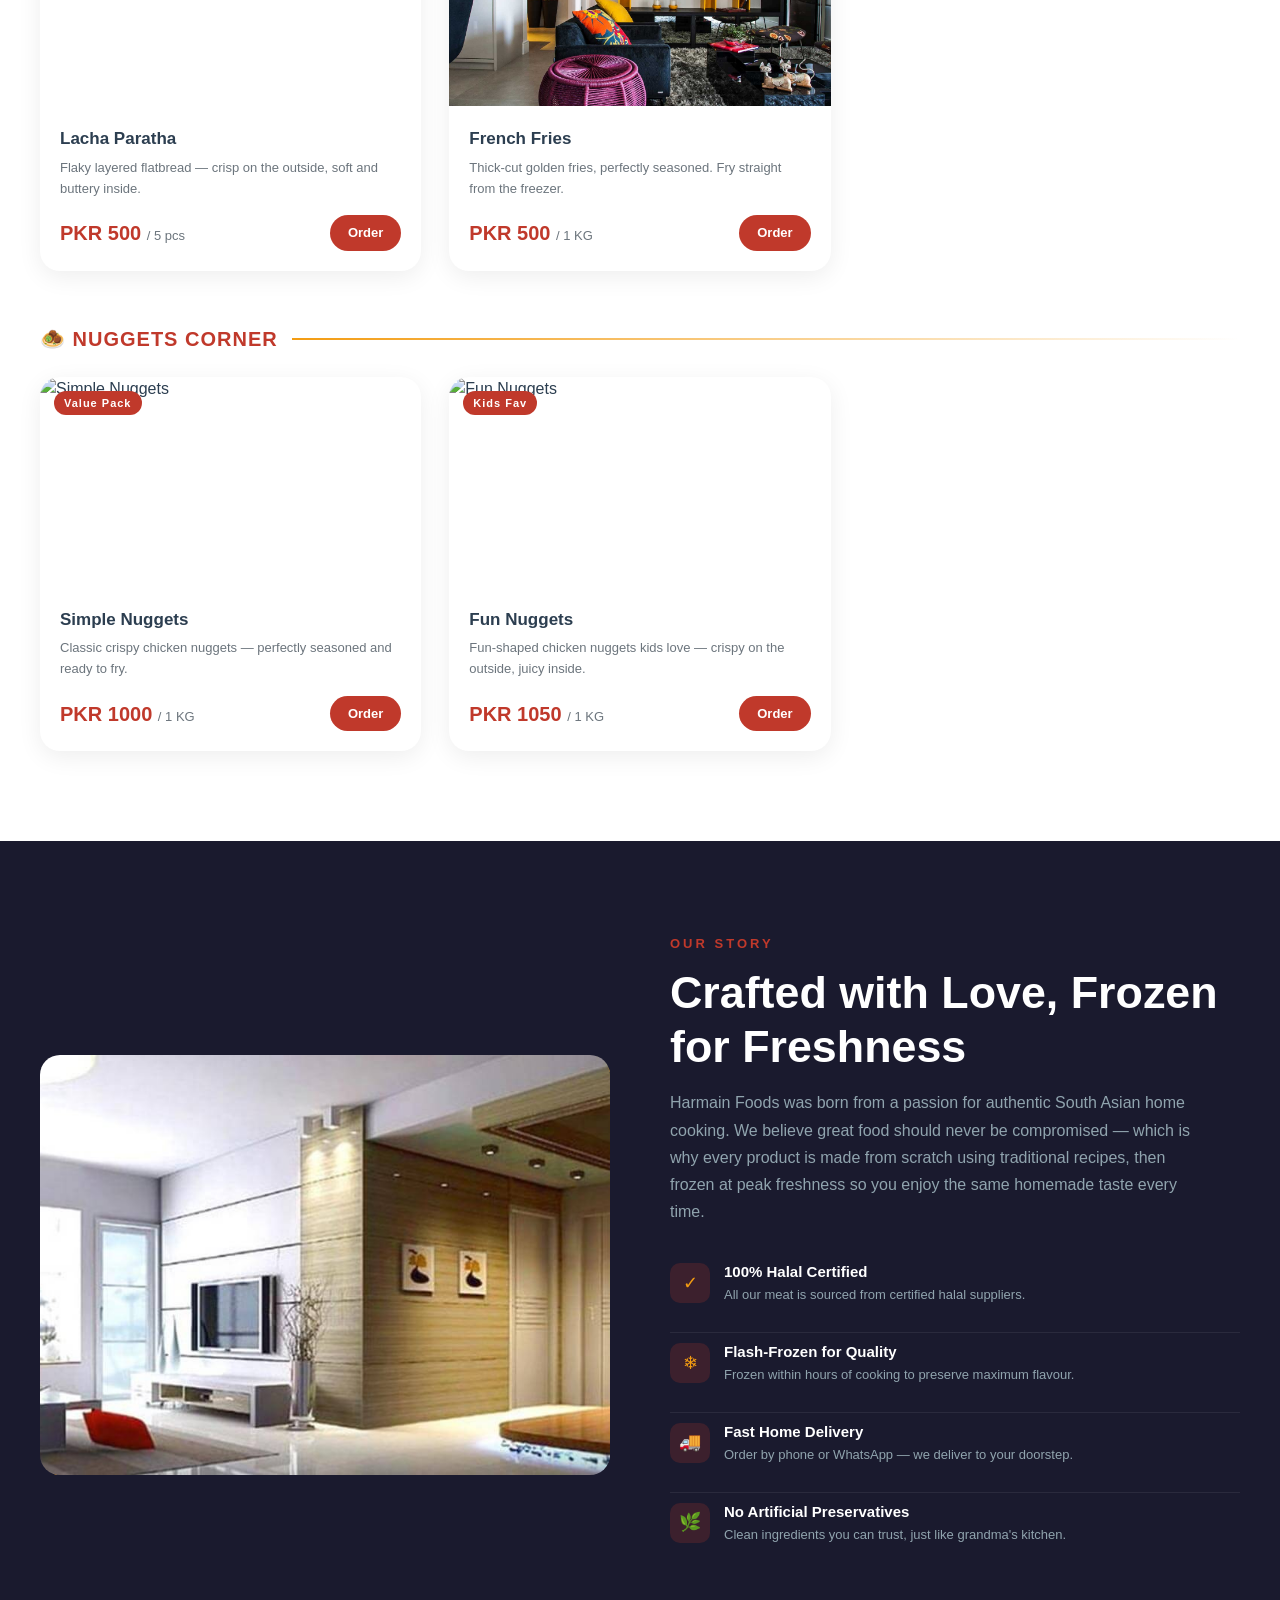
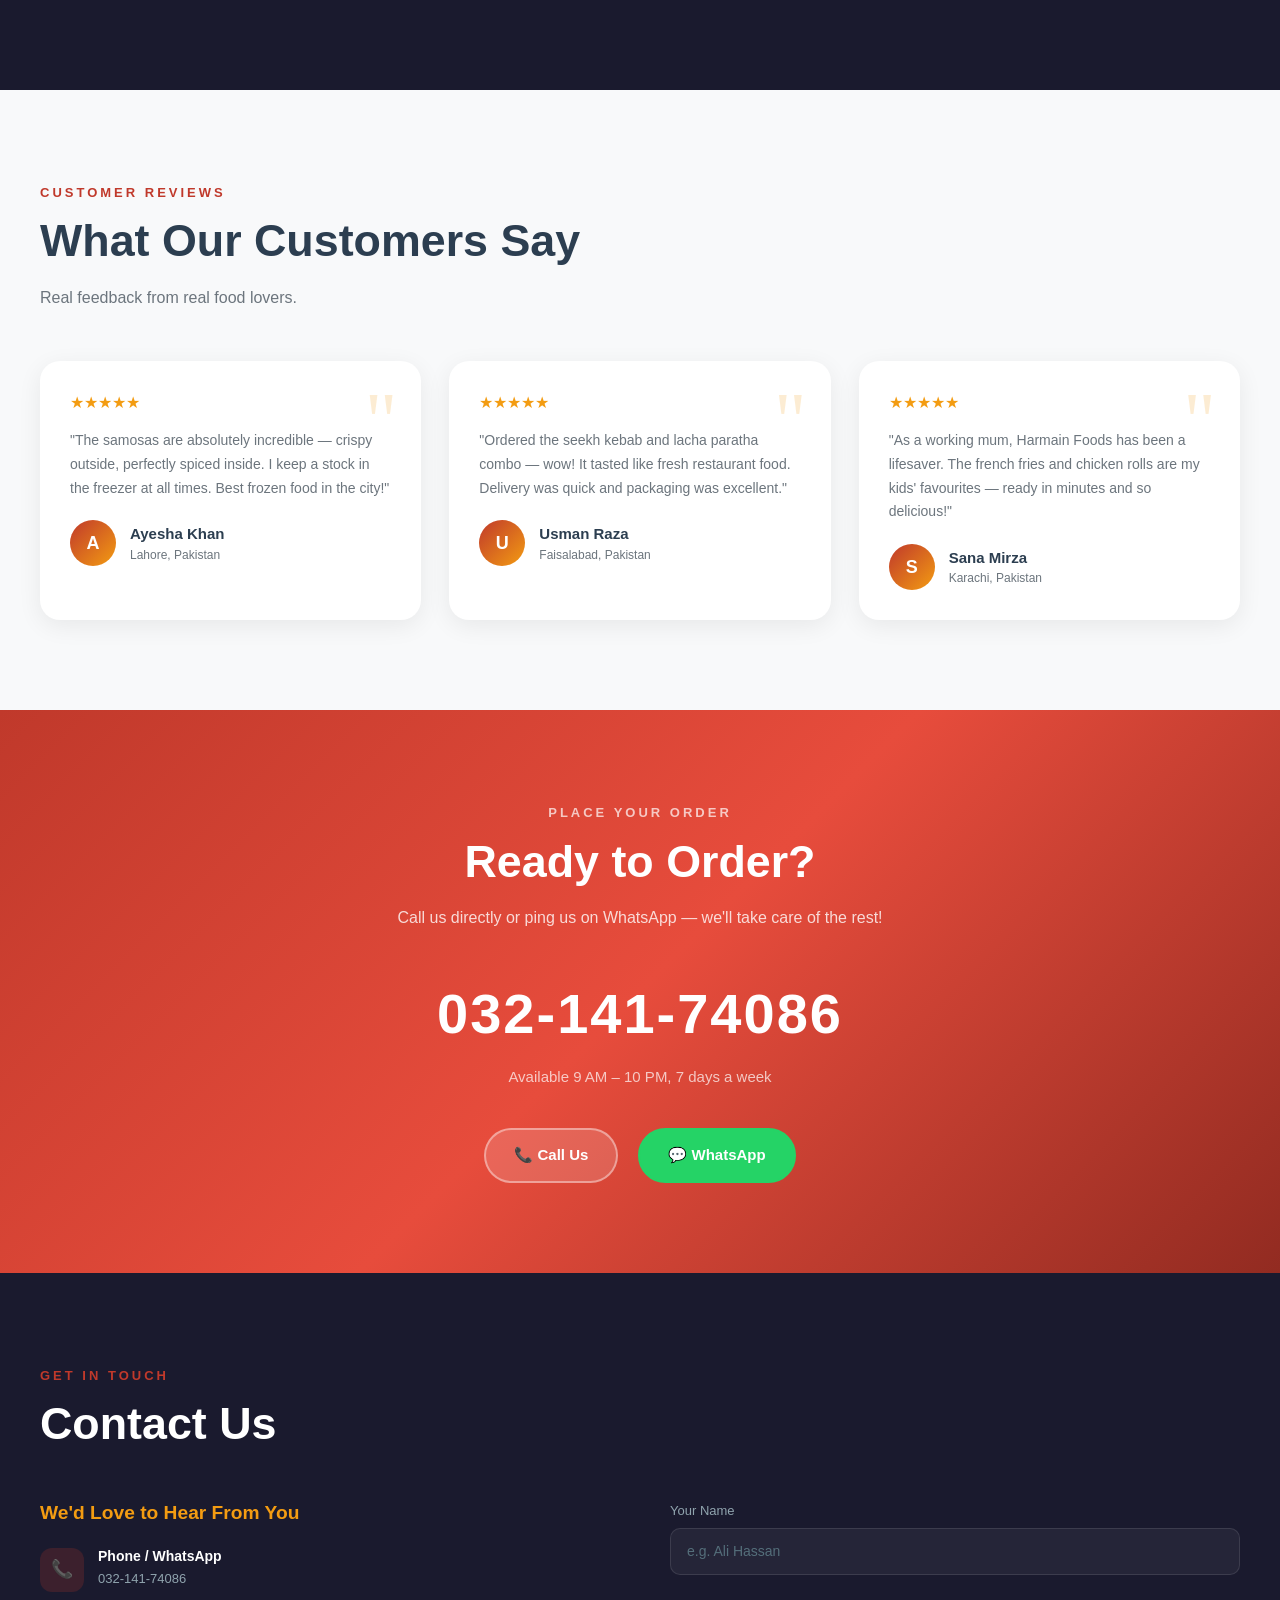
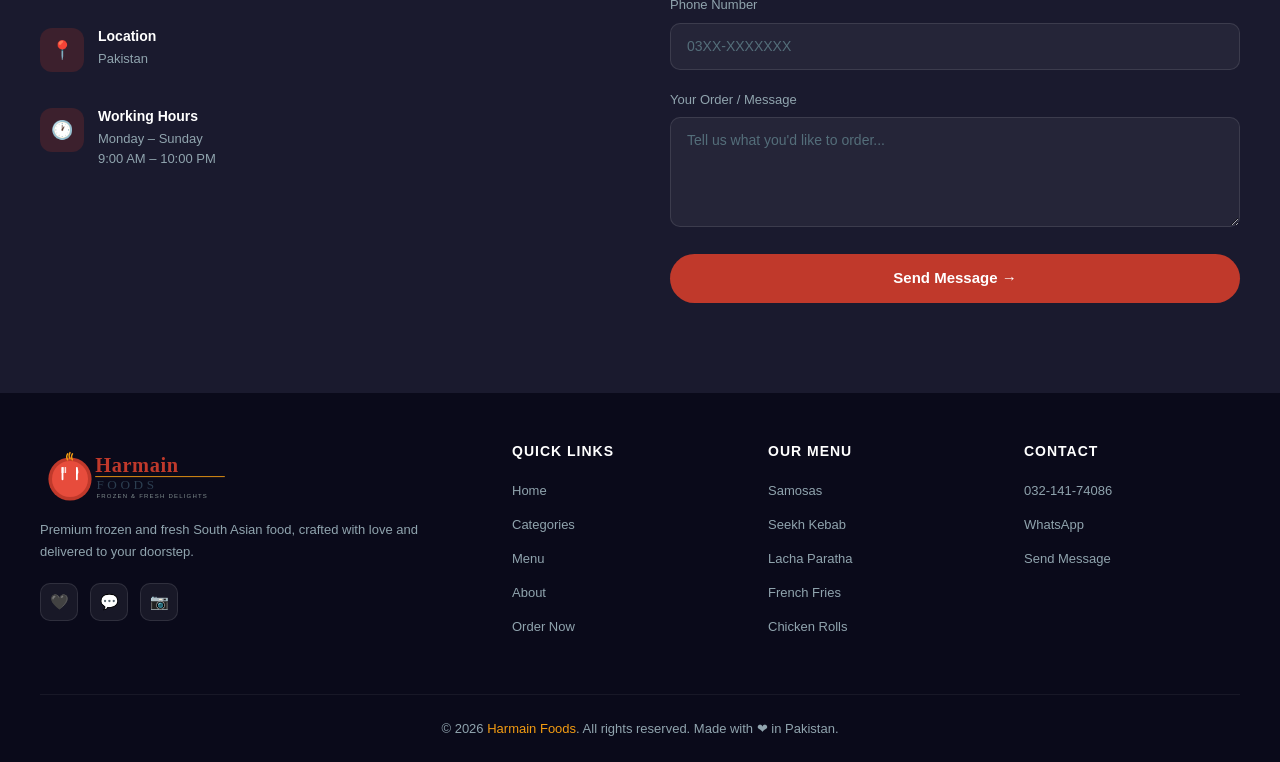
==== commit 1706e17c: "Fix category card icons for Chicken Specialities and Nuggets Corner Change egg/frying-pan icon to dr" ====
--- a/index.html
+++ b/index.html
@@ -4,296 +4,432 @@
   <meta charset="UTF-8" />
   <meta name="viewport" content="width=device-width, initial-scale=1.0" />
   <title>Harmain Foods – Frozen &amp; Fresh Delights</title>
-  <link rel="stylesheet" href="https://cdnjs.cloudflare.com/ajax/libs/font-awesome/6.5.0/css/all.min.css" />
+  <link rel="icon" type="image/png" href="images/favicon.png" />
+
+  <!-- Bootstrap -->
+  <link rel="stylesheet" href="css/bootstrap.min.css" />
+  <!-- Font Awesome -->
+  <link rel="stylesheet" href="css/font-awesome.min.css" />
+  <!-- Owl Carousel -->
+  <link rel="stylesheet" href="css/owl.carousel.css" />
+  <!-- Animate -->
+  <link rel="stylesheet" href="css/animate.css" />
+
   <style>
+    /* ===== CSS Variables ===== */
     :root {
       --red:    #c0392b;
       --red-dk: #922b21;
       --gold:   #f39c12;
       --dark:   #1a1a2e;
+      --card:   #16213e;
       --light:  #f8f9fa;
       --text:   #2c3e50;
       --muted:  #6c757d;
     }
+
+    /* ===== Reset & Base ===== */
     *, *::before, *::after { box-sizing: border-box; margin: 0; padding: 0; }
     html { scroll-behavior: smooth; }
     body { font-family: 'Segoe UI', Arial, sans-serif; color: var(--text); background: #fff; }
     img  { max-width: 100%; display: block; }
     a    { text-decoration: none; transition: color .3s; }
+
+    /* ===== NAVBAR ===== */
     .navbar {
       position: fixed; top: 0; left: 0; width: 100%; z-index: 1000;
-      background: rgba(26,26,46,.97); backdrop-filter: blur(10px);
-      padding: 12px 0; transition: box-shadow .4s;
-    }
-    .navbar.scrolled { box-shadow: 0 4px 20px rgba(0,0,0,.5); }
+      background: rgba(26,26,46,.95); backdrop-filter: blur(10px);
+      padding: 12px 0; transition: background .4s, box-shadow .4s;
+    }
+    .navbar.scrolled { box-shadow: 0 4px 20px rgba(0,0,0,.4); }
     .navbar-inner {
       max-width: 1200px; margin: 0 auto;
-      display: flex; align-items: center; justify-content: space-between; padding: 0 24px;
-    }
-    .nav-logo { display:flex; align-items:center; gap:12px; }
-    .nav-logo-icon {
-      width:50px; height:50px; background:var(--red); border-radius:50%;
-      display:flex; align-items:center; justify-content:center;
-      font-size:22px; color:#fff; flex-shrink:0;
-    }
-    .nav-logo-text { line-height:1.1; }
-    .nav-logo-text strong { display:block; font-size:20px; font-weight:900; color:#fff; letter-spacing:.5px; }
-    .nav-logo-text span   { font-size:10px; color:var(--gold); letter-spacing:3px; text-transform:uppercase; }
-    .nav-links { display:flex; gap:28px; list-style:none; }
-    .nav-links a { color:#ddd; font-size:14px; font-weight:500; padding-bottom:4px; border-bottom:2px solid transparent; }
-    .nav-links a:hover { color:var(--gold); border-color:var(--gold); }
-    .nav-cta { background:var(--red)!important; color:#fff!important; padding:7px 20px; border-radius:25px; border-bottom:none!important; }
-    .nav-cta:hover { background:var(--red-dk)!important; }
-    .nav-toggle { display:none; background:none; border:none; cursor:pointer; }
-    .nav-toggle span { display:block; width:26px; height:3px; background:#fff; margin:5px 0; border-radius:2px; }
+      display: flex; align-items: center; justify-content: space-between;
+      padding: 0 20px;
+    }
+    .nav-logo img { height: 60px; width: auto; }
+    .nav-links { display: flex; gap: 30px; list-style: none; }
+    .nav-links a {
+      color: #e0e0e0; font-size: 15px; font-weight: 500;
+      letter-spacing: .5px; padding-bottom: 4px;
+      border-bottom: 2px solid transparent;
+    }
+    .nav-links a:hover { color: var(--gold); border-color: var(--gold); }
+    .nav-cta {
+      background: var(--red); color: #fff !important;
+      padding: 8px 22px; border-radius: 25px;
+      border-bottom: none !important;
+    }
+    .nav-cta:hover { background: var(--red-dk) !important; color: #fff !important; }
+    .nav-toggle { display: none; background: none; border: none; cursor: pointer; }
+    .nav-toggle span {
+      display: block; width: 26px; height: 3px;
+      background: #fff; margin: 5px 0; border-radius: 2px;
+      transition: transform .3s;
+    }
+
+    /* ===== HERO ===== */
     .hero {
-      min-height:100vh;
-      background:linear-gradient(135deg,#1a1a2e 0%,#16213e 55%,#0f3460 100%);
-      display:flex; align-items:center; position:relative; overflow:hidden;
-    }
-    .hero-bg {
-      position:absolute; inset:0;
-      background:url('https://images.unsplash.com/photo-1567620905732-2d1ec7ab7445?w=1600') center/cover no-repeat;
-      opacity:.08;
+      min-height: 100vh;
+      background: linear-gradient(135deg, #1a1a2e 0%, #16213e 50%, #0f3460 100%);
+      display: flex; align-items: center; position: relative; overflow: hidden;
+    }
+    .hero::before {
+      content: '';
+      position: absolute; inset: 0;
+      background: url('images/bg/1.jpg') center/cover no-repeat;
+      opacity: .12;
+    }
+    .hero-particles {
+      position: absolute; inset: 0; pointer-events: none;
     }
     .particle {
-      position:absolute; border-radius:50%; background:var(--gold); opacity:.12;
-      animation:float 6s ease-in-out infinite;
-    }
-    @keyframes float { 0%,100%{transform:translateY(0) scale(1)} 50%{transform:translateY(-28px) scale(1.1)} }
+      position: absolute; border-radius: 50%;
+      background: var(--gold); opacity: .15;
+      animation: float 6s ease-in-out infinite;
+    }
+    @keyframes float {
+      0%,100% { transform: translateY(0) scale(1); }
+      50%      { transform: translateY(-30px) scale(1.1); }
+    }
     .hero-content {
-      max-width:1200px; margin:0 auto; padding:130px 24px 70px;
-      display:grid; grid-template-columns:1fr 1fr; gap:60px; align-items:center;
-      position:relative; z-index:1;
+      max-width: 1200px; margin: 0 auto; padding: 120px 20px 60px;
+      display: grid; grid-template-columns: 1fr 1fr; gap: 60px; align-items: center;
+      position: relative; z-index: 1;
     }
     .hero-badge {
-      display:inline-block; background:var(--gold); color:#000;
-      font-size:11px; font-weight:800; letter-spacing:2px;
-      padding:5px 14px; border-radius:20px; margin-bottom:20px; text-transform:uppercase;
-    }
-    .hero-title { font-size:clamp(2.4rem,5vw,4rem); font-weight:900; line-height:1.1; color:#fff; margin-bottom:18px; }
-    .hero-title span { color:var(--gold); }
-    .hero-sub  { font-size:1.05rem; color:#b0bec5; line-height:1.75; margin-bottom:34px; }
-    .hero-actions { display:flex; gap:14px; flex-wrap:wrap; }
-    .btn-red {
-      background:var(--red); color:#fff; padding:13px 30px; border-radius:50px;
-      font-size:15px; font-weight:700; border:2px solid var(--red);
-      display:inline-flex; align-items:center; gap:8px;
-      transition:background .3s,transform .2s,box-shadow .3s;
-    }
-    .btn-red:hover { background:var(--red-dk); border-color:var(--red-dk); transform:translateY(-2px); box-shadow:0 8px 24px rgba(192,57,43,.4); color:#fff; }
-    .btn-outline {
-      background:transparent; color:#fff; padding:13px 30px; border-radius:50px;
-      font-size:15px; font-weight:700; border:2px solid rgba(255,255,255,.35);
-      display:inline-flex; align-items:center; gap:8px;
-      transition:border-color .3s,background .3s,transform .2s;
-    }
-    .btn-outline:hover { border-color:var(--gold); color:var(--gold); background:rgba(243,156,18,.08); transform:translateY(-2px); }
-    .hero-stats { display:flex; gap:32px; margin-top:40px; }
-    .stat-num   { font-size:2rem; font-weight:900; color:var(--gold); }
-    .stat-label { font-size:11px; color:#90a4ae; letter-spacing:1px; }
-    .hero-img-wrap { position:relative; display:flex; align-items:center; justify-content:center; }
-    .hero-img-wrap::before {
-      content:''; position:absolute; width:400px; height:400px; border-radius:50%;
-      background:radial-gradient(circle,rgba(192,57,43,.3) 0%,transparent 70%);
+      display: inline-block; background: var(--gold); color: #000;
+      font-size: 12px; font-weight: 700; letter-spacing: 2px;
+      padding: 5px 14px; border-radius: 20px; margin-bottom: 20px; text-transform: uppercase;
+    }
+    .hero-title {
+      font-size: clamp(2.4rem, 5vw, 4rem); font-weight: 900;
+      line-height: 1.1; color: #fff; margin-bottom: 20px;
+    }
+    .hero-title span { color: var(--gold); }
+    .hero-sub {
+      font-size: 1.1rem; color: #b0bec5; line-height: 1.7; margin-bottom: 35px;
+    }
+    .hero-actions { display: flex; gap: 16px; flex-wrap: wrap; }
+    .btn-primary-hf {
+      background: var(--red); color: #fff;
+      padding: 14px 32px; border-radius: 50px; font-size: 15px; font-weight: 600;
+      border: 2px solid var(--red); cursor: pointer;
+      transition: background .3s, transform .2s, box-shadow .3s;
+      display: inline-flex; align-items: center; gap: 8px;
+    }
+    .btn-primary-hf:hover {
+      background: var(--red-dk); border-color: var(--red-dk);
+      transform: translateY(-2px); box-shadow: 0 8px 24px rgba(192,57,43,.4);
+      color: #fff;
+    }
+    .btn-outline-hf {
+      background: transparent; color: #fff;
+      padding: 14px 32px; border-radius: 50px; font-size: 15px; font-weight: 600;
+      border: 2px solid rgba(255,255,255,.4); cursor: pointer;
+      transition: border-color .3s, background .3s, transform .2s;
+      display: inline-flex; align-items: center; gap: 8px;
+    }
+    .btn-outline-hf:hover {
+      border-color: var(--gold); color: var(--gold); background: rgba(243,156,18,.08);
+      transform: translateY(-2px);
+    }
+    .hero-image-wrap {
+      position: relative; display: flex; align-items: center; justify-content: center;
+    }
+    .hero-image-wrap::before {
+      content: '';
+      position: absolute; width: 420px; height: 420px; border-radius: 50%;
+      background: radial-gradient(circle, rgba(192,57,43,.25) 0%, transparent 70%);
     }
     .hero-img {
-      width:100%; max-width:460px; border-radius:22px;
-      box-shadow:0 30px 80px rgba(0,0,0,.55);
-      animation:heroFloat 4s ease-in-out infinite; object-fit:cover; height:380px;
-    }
-    @keyframes heroFloat { 0%,100%{transform:translateY(0)} 50%{transform:translateY(-14px)} }
-    .ticker { background:var(--gold); overflow:hidden; padding:11px 0; }
+      width: 100%; max-width: 480px; border-radius: 20px;
+      box-shadow: 0 30px 80px rgba(0,0,0,.5);
+      animation: heroFloat 4s ease-in-out infinite;
+    }
+    @keyframes heroFloat {
+      0%,100% { transform: translateY(0); }
+      50%      { transform: translateY(-14px); }
+    }
+    .hero-stats {
+      display: flex; gap: 30px; margin-top: 40px;
+    }
+    .stat { text-align: center; }
+    .stat-num { font-size: 2rem; font-weight: 800; color: var(--gold); }
+    .stat-label { font-size: 12px; color: #90a4ae; letter-spacing: 1px; }
+
+    /* ===== SECTION COMMON ===== */
+    section { padding: 90px 20px; }
+    .section-inner { max-width: 1200px; margin: 0 auto; }
+    .section-tag {
+      display: inline-block; color: var(--red); font-size: 13px; font-weight: 700;
+      letter-spacing: 3px; text-transform: uppercase; margin-bottom: 12px;
+    }
+    .section-title {
+      font-size: clamp(1.8rem, 4vw, 2.8rem); font-weight: 800;
+      color: var(--text); margin-bottom: 16px; line-height: 1.2;
+    }
+    .section-desc { font-size: 1rem; color: var(--muted); max-width: 540px; line-height: 1.7; }
+    .section-header { margin-bottom: 50px; }
+
+    /* ===== TICKER ===== */
+    .ticker {
+      background: var(--gold); overflow: hidden; padding: 12px 0;
+    }
     .ticker-track {
-      display:flex; gap:60px; white-space:nowrap;
-      animation:ticker 24s linear infinite;
-    }
-    @keyframes ticker { from{transform:translateX(0)} to{transform:translateX(-50%)} }
-    .ticker-item { font-size:13px; font-weight:800; color:#000; letter-spacing:1px; text-transform:uppercase; display:flex; align-items:center; gap:10px; }
-    .ticker-dot  { width:6px; height:6px; background:var(--red); border-radius:50%; flex-shrink:0; }
-    section { padding:90px 24px; }
-    .section-inner { max-width:1200px; margin:0 auto; }
-    .section-tag {
-      display:inline-block; color:var(--red); font-size:12px; font-weight:800;
-      letter-spacing:3px; text-transform:uppercase; margin-bottom:12px;
-    }
-    .section-title { font-size:clamp(1.8rem,4vw,2.7rem); font-weight:900; color:var(--text); margin-bottom:14px; line-height:1.2; }
-    .section-desc  { font-size:1rem; color:var(--muted); max-width:520px; line-height:1.75; }
-    .section-header { margin-bottom:50px; }
-    #categories { background:var(--light); }
-    .cat-grid { display:grid; grid-template-columns:repeat(auto-fill,minmax(150px,1fr)); gap:18px; }
+      display: flex; gap: 60px; white-space: nowrap;
+      animation: ticker 22s linear infinite;
+    }
+    @keyframes ticker {
+      from { transform: translateX(0); }
+      to   { transform: translateX(-50%); }
+    }
+    .ticker-item {
+      font-size: 14px; font-weight: 700; color: #000; letter-spacing: 1px; text-transform: uppercase;
+      display: flex; align-items: center; gap: 10px;
+    }
+    .ticker-dot { width: 6px; height: 6px; background: var(--red); border-radius: 50%; }
+
+    /* ===== CATEGORIES ===== */
+    #categories { background: var(--light); }
+    .cat-grid {
+      display: grid; grid-template-columns: repeat(auto-fill, minmax(160px,1fr)); gap: 20px;
+    }
     .cat-card {
-      background:#fff; border-radius:16px; padding:28px 14px; text-align:center; cursor:pointer;
-      box-shadow:0 4px 18px rgba(0,0,0,.06); transition:transform .3s,box-shadow .3s,border-color .3s;
-      border:2px solid transparent;
-    }
-    .cat-card:hover { transform:translateY(-6px); box-shadow:0 14px 36px rgba(0,0,0,.12); border-color:var(--gold); }
-    .cat-icon { font-size:2.5rem; margin-bottom:12px; display:block; }
-    .cat-name { font-size:13px; font-weight:700; color:var(--text); }
-    .menu-grid { display:grid; grid-template-columns:repeat(auto-fill,minmax(280px,1fr)); gap:28px; }
+      background: #fff; border-radius: 16px; padding: 28px 16px;
+      text-align: center; cursor: pointer;
+      box-shadow: 0 4px 20px rgba(0,0,0,.06);
+      transition: transform .3s, box-shadow .3s;
+      border: 2px solid transparent;
+    }
+    .cat-card:hover {
+      transform: translateY(-6px);
+      box-shadow: 0 12px 36px rgba(0,0,0,.12);
+      border-color: var(--gold);
+    }
+    .cat-icon {
+      font-size: 2.6rem; margin-bottom: 12px; display: block;
+    }
+    .cat-name { font-size: 14px; font-weight: 600; color: var(--text); }
+
+    /* ===== MENU ===== */
+    .menu-grid {
+      display: grid; grid-template-columns: repeat(auto-fill, minmax(280px,1fr)); gap: 28px;
+    }
     .menu-card {
-      background:#fff; border-radius:20px; overflow:hidden;
-      box-shadow:0 6px 22px rgba(0,0,0,.07); transition:transform .3s,box-shadow .3s;
-    }
-    .menu-card:hover { transform:translateY(-8px); box-shadow:0 22px 52px rgba(0,0,0,.14); }
-    .menu-img-wrap { position:relative; overflow:hidden; height:210px; }
-    .menu-img-wrap img { width:100%; height:100%; object-fit:cover; transition:transform .5s; }
-    .menu-card:hover .menu-img-wrap img { transform:scale(1.08); }
+      background: #fff; border-radius: 20px; overflow: hidden;
+      box-shadow: 0 6px 24px rgba(0,0,0,.07);
+      transition: transform .3s, box-shadow .3s;
+      position: relative;
+    }
+    .menu-card:hover {
+      transform: translateY(-8px);
+      box-shadow: 0 20px 50px rgba(0,0,0,.14);
+    }
+    .menu-img-wrap { position: relative; overflow: hidden; height: 210px; }
+    .menu-img-wrap img { width: 100%; height: 100%; object-fit: cover; transition: transform .5s; }
+    .menu-card:hover .menu-img-wrap img { transform: scale(1.08); }
     .menu-badge {
-      position:absolute; top:14px; left:14px; background:var(--red); color:#fff;
-      font-size:11px; font-weight:800; padding:4px 10px; border-radius:20px; letter-spacing:1px;
-    }
-    .menu-badge.new { background:#27ae60; }
-    .menu-body { padding:20px; }
-    .menu-name  { font-size:17px; font-weight:800; color:var(--text); margin-bottom:6px; }
-    .menu-desc  { font-size:13px; color:var(--muted); line-height:1.65; margin-bottom:16px; }
-    .menu-footer { display:flex; align-items:center; justify-content:space-between; }
-    .menu-price { font-size:19px; font-weight:900; color:var(--red); }
-    .menu-price span { font-size:12px; font-weight:400; color:var(--muted); }
+      position: absolute; top: 14px; left: 14px;
+      background: var(--red); color: #fff; font-size: 11px; font-weight: 700;
+      padding: 4px 10px; border-radius: 20px; letter-spacing: 1px;
+    }
+    .menu-badge.new { background: #27ae60; }
+    .menu-body { padding: 20px; }
+    .menu-name { font-size: 17px; font-weight: 700; color: var(--text); margin-bottom: 6px; }
+    .menu-desc { font-size: 13px; color: var(--muted); line-height: 1.6; margin-bottom: 16px; }
+    .menu-footer { display: flex; align-items: center; justify-content: space-between; }
+    .menu-price { font-size: 20px; font-weight: 800; color: var(--red); }
+    .menu-price span { font-size: 13px; font-weight: 400; color: var(--muted); }
     .btn-order {
-      background:var(--red); color:#fff; border:none;
-      padding:8px 18px; border-radius:25px; font-size:13px; font-weight:700;
-      cursor:pointer; transition:background .3s;
-    }
-    .btn-order:hover { background:var(--red-dk); }
-    #about { background:var(--dark); }
-    #about .section-tag  { color:var(--gold); }
-    #about .section-title { color:#fff; }
-    #about .section-desc  { color:#90a4ae; }
-    .about-grid { display:grid; grid-template-columns:1fr 1fr; gap:60px; align-items:center; }
-    .about-img { border-radius:20px; overflow:hidden; position:relative; }
-    .about-img img { width:100%; height:420px; object-fit:cover; }
+      background: var(--red); color: #fff; border: none;
+      padding: 8px 18px; border-radius: 25px; font-size: 13px; font-weight: 600;
+      cursor: pointer; transition: background .3s;
+    }
+    .btn-order:hover { background: var(--red-dk); }
+
+    /* ===== ABOUT ===== */
+    #about { background: var(--dark); color: #fff; }
+    #about .section-title { color: #fff; }
+    #about .section-desc { color: #90a4ae; }
+    .about-grid {
+      display: grid; grid-template-columns: 1fr 1fr; gap: 60px; align-items: center;
+    }
+    .about-img {
+      border-radius: 20px; overflow: hidden; position: relative;
+    }
+    .about-img img {
+      width: 100%; height: 420px; object-fit: cover;
+    }
     .about-img::after {
-      content:''; position:absolute; inset:0;
-      border:3px solid var(--gold); border-radius:20px;
-      transform:translate(12px,12px); z-index:-1;
-    }
-    .feature-list { list-style:none; margin:28px 0; }
+      content: '';
+      position: absolute; inset: 0;
+      border: 3px solid var(--gold); border-radius: 20px;
+      transform: translate(12px,12px); z-index: -1;
+    }
+    .feature-list { list-style: none; margin: 28px 0; }
     .feature-list li {
-      display:flex; align-items:flex-start; gap:14px;
-      padding:10px 0; border-bottom:1px solid rgba(255,255,255,.07);
-    }
-    .feature-list li:last-child { border-bottom:none; }
+      display: flex; align-items: flex-start; gap: 14px;
+      padding: 10px 0; border-bottom: 1px solid rgba(255,255,255,.07);
+    }
+    .feature-list li:last-child { border-bottom: none; }
     .feature-icon {
-      width:42px; height:42px; border-radius:10px;
-      background:rgba(192,57,43,.2); display:flex; align-items:center;
-      justify-content:center; color:var(--gold); font-size:17px; flex-shrink:0;
-    }
-    .feature-text h4 { font-size:15px; font-weight:700; color:#fff; margin-bottom:4px; }
-    .feature-text p  { font-size:13px; color:#90a4ae; line-height:1.6; }
-    #testimonials { background:var(--light); }
-    .testi-grid { display:grid; grid-template-columns:repeat(auto-fill,minmax(290px,1fr)); gap:28px; }
+      width: 40px; height: 40px; border-radius: 10px;
+      background: rgba(192,57,43,.2); display: flex; align-items: center; justify-content: center;
+      flex-shrink: 0; color: var(--gold); font-size: 18px;
+    }
+    .feature-text h4 { font-size: 15px; font-weight: 700; color: #fff; margin-bottom: 4px; }
+    .feature-text p  { font-size: 13px; color: #90a4ae; line-height: 1.6; }
+
+    /* ===== TESTIMONIALS ===== */
+    #testimonials { background: var(--light); }
+    .testi-grid {
+      display: grid; grid-template-columns: repeat(auto-fill, minmax(300px,1fr)); gap: 28px;
+    }
     .testi-card {
-      background:#fff; border-radius:20px; padding:30px;
-      box-shadow:0 6px 22px rgba(0,0,0,.07); position:relative;
+      background: #fff; border-radius: 20px; padding: 30px;
+      box-shadow: 0 6px 24px rgba(0,0,0,.07); position: relative;
     }
     .testi-card::before {
-      content:'"'; position:absolute; top:18px; right:22px;
-      font-size:80px; color:var(--gold); opacity:.16; line-height:1; font-family:Georgia,serif;
-    }
-    .testi-stars { color:var(--gold); font-size:15px; margin-bottom:14px; }
-    .testi-text  { font-size:14px; color:var(--muted); line-height:1.75; margin-bottom:20px; font-style:italic; }
-    .testi-author { display:flex; align-items:center; gap:14px; }
+      content: '"'; position: absolute; top: 20px; right: 24px;
+      font-size: 80px; color: var(--gold); opacity: .18; line-height: 1;
+      font-family: Georgia, serif;
+    }
+    .testi-stars { color: var(--gold); font-size: 16px; margin-bottom: 14px; }
+    .testi-text { font-size: 14px; color: var(--muted); line-height: 1.7; margin-bottom: 20px; }
+    .testi-author { display: flex; align-items: center; gap: 14px; }
     .testi-avatar {
-      width:46px; height:46px; border-radius:50%;
-      background:linear-gradient(135deg,var(--red),var(--gold));
-      display:flex; align-items:center; justify-content:center;
-      color:#fff; font-size:18px; font-weight:800; flex-shrink:0;
-    }
-    .testi-name { font-size:15px; font-weight:700; color:var(--text); }
-    .testi-role { font-size:12px; color:var(--muted); }
+      width: 46px; height: 46px; border-radius: 50%;
+      background: linear-gradient(135deg, var(--red), var(--gold));
+      display: flex; align-items: center; justify-content: center;
+      color: #fff; font-size: 18px; font-weight: 700; flex-shrink: 0;
+    }
+    .testi-name  { font-size: 15px; font-weight: 700; color: var(--text); }
+    .testi-role  { font-size: 12px; color: var(--muted); }
+
+    /* ===== ORDER SECTION ===== */
     #order {
-      background:linear-gradient(135deg,var(--red) 0%,#e74c3c 50%,var(--red-dk) 100%);
-      text-align:center;
-    }
-    #order .section-tag   { color:rgba(255,255,255,.7); }
-    #order .section-title { color:#fff; }
-    #order .section-desc  { color:rgba(255,255,255,.8); margin:0 auto 36px; }
-    .order-phone { font-size:clamp(2rem,5vw,3.4rem); font-weight:900; color:#fff; letter-spacing:2px; margin-bottom:8px; }
-    .order-phone a { color:#fff; }
-    .order-phone a:hover { color:var(--gold); }
-    .order-sub  { color:rgba(255,255,255,.7); margin-bottom:36px; font-size:15px; }
-    .order-channels { display:flex; gap:18px; justify-content:center; flex-wrap:wrap; }
+      background: linear-gradient(135deg, var(--red) 0%, #e74c3c 50%, var(--red-dk) 100%);
+      color: #fff; text-align: center;
+    }
+    #order .section-title { color: #fff; }
+    #order .section-desc  { color: rgba(255,255,255,.8); margin: 0 auto 40px; }
+    .order-phone {
+      font-size: clamp(2rem, 5vw, 3.5rem); font-weight: 900;
+      color: #fff; letter-spacing: 2px; margin-bottom: 10px;
+    }
+    .order-phone a { color: #fff; }
+    .order-phone a:hover { color: var(--gold); }
+    .order-sub { color: rgba(255,255,255,.7); margin-bottom: 40px; font-size: 15px; }
+    .order-channels {
+      display: flex; gap: 20px; justify-content: center; flex-wrap: wrap;
+    }
     .order-btn {
-      display:inline-flex; align-items:center; gap:10px;
-      background:rgba(255,255,255,.14); border:2px solid rgba(255,255,255,.4);
-      color:#fff; padding:13px 26px; border-radius:50px;
-      font-size:15px; font-weight:700; transition:background .3s,border-color .3s;
-    }
-    .order-btn:hover { background:rgba(255,255,255,.24); border-color:#fff; color:#fff; }
-    .order-btn.whatsapp { background:#25d366; border-color:#25d366; }
-    .order-btn.whatsapp:hover { background:#1da851; border-color:#1da851; color:#fff; }
-    #contact { background:var(--dark); }
-    #contact .section-tag   { color:var(--gold); }
-    #contact .section-title { color:#fff; }
-    .contact-grid { display:grid; grid-template-columns:1fr 1fr; gap:60px; }
-    .contact-info h3 { font-size:1.15rem; font-weight:700; color:var(--gold); margin-bottom:24px; }
-    .contact-item  { display:flex; align-items:flex-start; gap:14px; margin-bottom:24px; }
-    .contact-icon  {
-      width:44px; height:44px; border-radius:12px;
-      background:rgba(192,57,43,.2); display:flex; align-items:center;
-      justify-content:center; color:var(--gold); font-size:17px; flex-shrink:0;
-    }
-    .contact-text h4 { font-size:14px; font-weight:700; color:#fff; margin-bottom:4px; }
-    .contact-text p  { font-size:13px; color:#90a4ae; }
-    .contact-text a  { color:#90a4ae; }
-    .contact-text a:hover { color:var(--gold); }
-    .form-group  { margin-bottom:18px; }
-    .form-group label { display:block; font-size:13px; color:#90a4ae; margin-bottom:7px; }
-    .form-ctrl {
-      width:100%; padding:12px 16px; border-radius:10px;
-      background:rgba(255,255,255,.05); border:1px solid rgba(255,255,255,.1);
-      color:#fff; font-size:14px; outline:none; transition:border-color .3s,background .3s;
-    }
-    .form-ctrl:focus { border-color:var(--gold); background:rgba(255,255,255,.08); }
-    .form-ctrl::placeholder { color:#546e7a; }
-    textarea.form-ctrl { resize:vertical; min-height:110px; }
+      display: inline-flex; align-items: center; gap: 10px;
+      background: rgba(255,255,255,.15); border: 2px solid rgba(255,255,255,.4);
+      color: #fff; padding: 14px 28px; border-radius: 50px;
+      font-size: 15px; font-weight: 600; transition: background .3s, border-color .3s;
+    }
+    .order-btn:hover {
+      background: rgba(255,255,255,.25); border-color: #fff; color: #fff;
+    }
+    .order-btn.whatsapp { background: #25d366; border-color: #25d366; }
+    .order-btn.whatsapp:hover { background: #1da851; border-color: #1da851; color: #fff; }
+
+    /* ===== CONTACT ===== */
+    #contact { background: var(--dark); color: #fff; }
+    #contact .section-title { color: #fff; }
+    .contact-grid {
+      display: grid; grid-template-columns: 1fr 1fr; gap: 60px;
+    }
+    .contact-info h3 { font-size: 1.2rem; font-weight: 700; color: var(--gold); margin-bottom: 24px; }
+    .contact-item {
+      display: flex; align-items: flex-start; gap: 14px; margin-bottom: 24px;
+    }
+    .contact-icon {
+      width: 44px; height: 44px; border-radius: 12px;
+      background: rgba(192,57,43,.2); display: flex; align-items: center;
+      justify-content: center; color: var(--gold); font-size: 18px; flex-shrink: 0;
+    }
+    .contact-text h4 { font-size: 14px; font-weight: 700; color: #fff; margin-bottom: 4px; }
+    .contact-text p  { font-size: 13px; color: #90a4ae; }
+    .contact-text a  { color: #90a4ae; }
+    .contact-text a:hover { color: var(--gold); }
+    .contact-form { }
+    .form-group { margin-bottom: 20px; }
+    .form-group label { display: block; font-size: 13px; color: #90a4ae; margin-bottom: 8px; }
+    .form-control-hf {
+      width: 100%; padding: 12px 16px; border-radius: 10px;
+      background: rgba(255,255,255,.05); border: 1px solid rgba(255,255,255,.1);
+      color: #fff; font-size: 14px; outline: none;
+      transition: border-color .3s, background .3s;
+    }
+    .form-control-hf:focus {
+      border-color: var(--gold); background: rgba(255,255,255,.08);
+    }
+    .form-control-hf::placeholder { color: #546e7a; }
+    textarea.form-control-hf { resize: vertical; min-height: 110px; }
     .btn-submit {
-      background:var(--red); color:#fff; border:none;
-      padding:13px 36px; border-radius:50px; font-size:15px; font-weight:800;
-      cursor:pointer; transition:background .3s,transform .2s; width:100%;
-    }
-    .btn-submit:hover { background:var(--red-dk); transform:translateY(-2px); }
-    footer { background:#08081a; color:#90a4ae; padding:50px 24px 22px; }
-    .footer-inner { max-width:1200px; margin:0 auto; }
-    .footer-grid  { display:grid; grid-template-columns:2fr 1fr 1fr 1fr; gap:40px; margin-bottom:40px; }
-    .footer-brand-logo { display:flex; align-items:center; gap:12px; margin-bottom:16px; }
-    .footer-brand-logo .logo-icon { width:46px; height:46px; background:var(--red); border-radius:50%; display:flex; align-items:center; justify-content:center; font-size:20px; color:#fff; flex-shrink:0; }
-    .footer-brand-logo .logo-text strong { display:block; font-size:18px; font-weight:900; color:#fff; }
-    .footer-brand-logo .logo-text span   { font-size:9px; color:var(--gold); letter-spacing:3px; text-transform:uppercase; }
-    .footer-brand p { font-size:13px; line-height:1.75; margin-bottom:18px; }
-    .social-links { display:flex; gap:10px; }
+      background: var(--red); color: #fff; border: none;
+      padding: 13px 36px; border-radius: 50px; font-size: 15px; font-weight: 700;
+      cursor: pointer; transition: background .3s, transform .2s;
+      width: 100%;
+    }
+    .btn-submit:hover { background: var(--red-dk); transform: translateY(-2px); }
+
+    /* ===== FOOTER ===== */
+    footer {
+      background: #0a0a1a; color: #90a4ae; padding: 50px 20px 24px;
+    }
+    .footer-inner { max-width: 1200px; margin: 0 auto; }
+    .footer-grid {
+      display: grid; grid-template-columns: 2fr 1fr 1fr 1fr; gap: 40px; margin-bottom: 40px;
+    }
+    .footer-brand img { height: 60px; margin-bottom: 16px; }
+    .footer-brand p { font-size: 13px; line-height: 1.7; margin-bottom: 20px; }
+    .social-links { display: flex; gap: 12px; }
     .social-link {
-      width:38px; height:38px; border-radius:10px;
-      background:rgba(255,255,255,.06); border:1px solid rgba(255,255,255,.1);
-      display:flex; align-items:center; justify-content:center;
-      color:#90a4ae; font-size:15px; transition:background .3s,color .3s,border-color .3s;
-    }
-    .social-link:hover { background:var(--red); color:#fff; border-color:var(--red); }
-    .footer-col h4 { font-size:13px; font-weight:800; color:#fff; margin-bottom:18px; text-transform:uppercase; letter-spacing:1px; }
-    .footer-col ul { list-style:none; }
-    .footer-col ul li { margin-bottom:10px; }
-    .footer-col ul li a { font-size:13px; color:#90a4ae; transition:color .3s; }
-    .footer-col ul li a:hover { color:var(--gold); }
-    .footer-bottom { border-top:1px solid rgba(255,255,255,.06); padding-top:22px; text-align:center; font-size:13px; }
-    .footer-bottom span { color:var(--gold); }
-    .float-wa {
-      position:fixed; bottom:28px; right:28px; z-index:999;
-      width:58px; height:58px; border-radius:50%;
-      background:#25d366; color:#fff; font-size:26px;
-      display:flex; align-items:center; justify-content:center;
-      box-shadow:0 6px 24px rgba(37,211,102,.5); animation:pulse 2s infinite; transition:transform .3s;
-    }
-    .float-wa:hover { transform:scale(1.12); color:#fff; }
+      width: 38px; height: 38px; border-radius: 10px;
+      background: rgba(255,255,255,.06); border: 1px solid rgba(255,255,255,.1);
+      display: flex; align-items: center; justify-content: center;
+      color: #90a4ae; font-size: 15px; transition: background .3s, color .3s;
+    }
+    .social-link:hover { background: var(--red); color: #fff; border-color: var(--red); }
+    .footer-col h4 {
+      font-size: 14px; font-weight: 700; color: #fff;
+      margin-bottom: 18px; text-transform: uppercase; letter-spacing: 1px;
+    }
+    .footer-col ul { list-style: none; }
+    .footer-col ul li { margin-bottom: 10px; }
+    .footer-col ul li a { font-size: 13px; color: #90a4ae; transition: color .3s; }
+    .footer-col ul li a:hover { color: var(--gold); }
+    .footer-bottom {
+      border-top: 1px solid rgba(255,255,255,.06); padding-top: 24px;
+      text-align: center; font-size: 13px;
+    }
+    .footer-bottom span { color: var(--gold); }
+
+    /* ===== FLOATING CALL BUTTON ===== */
+    .float-call {
+      position: fixed; bottom: 30px; right: 30px; z-index: 999;
+      width: 58px; height: 58px; border-radius: 50%;
+      background: #25d366; color: #fff; font-size: 24px;
+      display: flex; align-items: center; justify-content: center;
+      box-shadow: 0 6px 24px rgba(37,211,102,.5);
+      animation: pulse 2s infinite; transition: transform .3s;
+    }
+    .float-call:hover { transform: scale(1.1); color: #fff; }
     @keyframes pulse {
-      0%  { box-shadow:0 0 0 0 rgba(37,211,102,.5); }
-      70% { box-shadow:0 0 0 16px rgba(37,211,102,0); }
-      100%{ box-shadow:0 0 0 0 rgba(37,211,102,0); }
-    }
+      0%   { box-shadow: 0 0 0 0 rgba(37,211,102,.5); }
+      70%  { box-shadow: 0 0 0 16px rgba(37,211,102,0); }
+      100% { box-shadow: 0 0 0 0 rgba(37,211,102,0); }
+    }
+
+    /* ===== MENU CATEGORIES ===== */
     .menu-category { margin-bottom: 56px; }
     .menu-category:last-child { margin-bottom: 0; }
     .menu-cat-title {
-      font-size: 1.2rem; font-weight: 800; color: var(--red);
+      font-size: 1.25rem; font-weight: 800; color: var(--red);
       margin-bottom: 26px; display: flex; align-items: center; gap: 14px;
       text-transform: uppercase; letter-spacing: 1px;
     }
@@ -301,406 +437,619 @@
       content: ''; flex: 1; height: 2px;
       background: linear-gradient(to right, var(--gold), transparent);
     }
-    @media(max-width:900px){
-      .hero-content  { grid-template-columns:1fr; text-align:center; }
-      .hero-img-wrap { order:-1; }
-      .hero-actions  { justify-content:center; }
-      .hero-stats    { justify-content:center; }
-      .about-grid    { grid-template-columns:1fr; }
-      .contact-grid  { grid-template-columns:1fr; }
-      .footer-grid   { grid-template-columns:1fr 1fr; }
-    }
-    @media(max-width:600px){
-      .nav-links { display:none; flex-direction:column; position:absolute; top:76px; left:0;
-                   width:100%; background:rgba(26,26,46,.98); padding:20px; gap:16px; }
-      .nav-links.open { display:flex; }
-      .nav-toggle { display:block; }
-      .footer-grid { grid-template-columns:1fr; }
+
+    /* ===== RESPONSIVE ===== */
+    @media (max-width: 900px) {
+      .hero-content  { grid-template-columns: 1fr; text-align: center; }
+      .hero-image-wrap { order: -1; }
+      .hero-actions  { justify-content: center; }
+      .hero-stats    { justify-content: center; }
+      .about-grid    { grid-template-columns: 1fr; }
+      .contact-grid  { grid-template-columns: 1fr; }
+      .footer-grid   { grid-template-columns: 1fr 1fr; }
+    }
+    @media (max-width: 600px) {
+      .nav-links     { display: none; flex-direction: column; position: absolute; top: 80px; left: 0;
+                       width: 100%; background: var(--dark); padding: 20px; gap: 16px; }
+      .nav-links.open { display: flex; }
+      .nav-toggle    { display: block; }
+      .footer-grid   { grid-template-columns: 1fr; }
     }
   </style>
 </head>
 <body>
-<nav class="navbar" id="navbar">
-  <div class="navbar-inner">
-    <a href="#home" class="nav-logo">
-      <div class="nav-logo-icon"><i class="fa-solid fa-bowl-food"></i></div>
-      <div class="nav-logo-text"><strong>Harmain</strong><span>Foods</span></div>
-    </a>
-    <ul class="nav-links" id="navLinks">
-      <li><a href="#home">Home</a></li>
-      <li><a href="#categories">Categories</a></li>
-      <li><a href="#menu">Menu</a></li>
-      <li><a href="#about">About</a></li>
-      <li><a href="#testimonials">Reviews</a></li>
-      <li><a href="#contact">Contact</a></li>
-      <li><a href="#order" class="nav-cta">Order Now</a></li>
-    </ul>
-    <button class="nav-toggle" id="navToggle" aria-label="Toggle menu">
-      <span></span><span></span><span></span>
-    </button>
-  </div>
-</nav>
-<section id="home" class="hero">
-  <div class="hero-bg"></div>
-  <div class="particle" style="width:80px;height:80px;top:15%;left:7%;animation-delay:0s"></div>
-  <div class="particle" style="width:50px;height:50px;top:72%;left:4%;animation-delay:1.5s"></div>
-  <div class="particle" style="width:32px;height:32px;top:38%;left:93%;animation-delay:2.5s"></div>
-  <div class="particle" style="width:60px;height:60px;top:82%;left:86%;animation-delay:1s"></div>
-  <div class="hero-content">
-    <div>
-      <div class="hero-badge">&#10022; Harmain's Finest</div>
-      <h1 class="hero-title">Premium <span>Frozen</span><br>&amp; Fresh Foods</h1>
-      <p class="hero-sub">Authentic South Asian flavours, hygienically prepared and frozen at peak freshness. From samosas to parathas — deliciousness delivered to your door.</p>
-      <div class="hero-actions">
-        <a href="#order" class="btn-red"><i class="fa-solid fa-phone"></i> Order Now</a>
-        <a href="#menu" class="btn-outline"><i class="fa-solid fa-utensils"></i> View Menu</a>
-      </div>
-      <div class="hero-stats">
-        <div><div class="stat-num">500+</div><div class="stat-label">Happy Customers</div></div>
-        <div><div class="stat-num">20+</div><div class="stat-label">Menu Items</div></div>
-        <div><div class="stat-num">5&#9733;</div><div class="stat-label">Avg Rating</div></div>
-      </div>
+
+  <!-- NAVBAR -->
+  <nav class="navbar" id="navbar">
+    <div class="navbar-inner">
+      <a href="#home" class="nav-logo">
+        <img src="images/harmain-logo.svg" alt="Harmain Foods Logo" />
+      </a>
+      <ul class="nav-links" id="navLinks">
+        <li><a href="#home">Home</a></li>
+        <li><a href="#categories">Categories</a></li>
+        <li><a href="#menu">Menu</a></li>
+        <li><a href="#about">About</a></li>
+        <li><a href="#testimonials">Reviews</a></li>
+        <li><a href="#contact">Contact</a></li>
+        <li><a href="#order" class="nav-cta">Order Now</a></li>
+      </ul>
+      <button class="nav-toggle" id="navToggle" aria-label="Toggle menu">
+        <span></span><span></span><span></span>
+      </button>
     </div>
-    <div class="hero-img-wrap">
-      <img class="hero-img" src="https://images.unsplash.com/photo-1565557623262-b51c2513a641?w=800&q=80" alt="Harmain Foods" />
+  </nav>
+
+  <!-- HERO -->
+  <section id="home" class="hero">
+    <div class="hero-particles" aria-hidden="true">
+      <div class="particle" style="width:80px;height:80px;top:15%;left:8%;animation-delay:0s"></div>
+      <div class="particle" style="width:50px;height:50px;top:70%;left:5%;animation-delay:1.5s"></div>
+      <div class="particle" style="width:30px;height:30px;top:40%;left:92%;animation-delay:2.5s"></div>
+      <div class="particle" style="width:60px;height:60px;top:80%;left:85%;animation-delay:1s"></div>
+    </div>
+    <div class="hero-content">
+      <div class="hero-text">
+        <div class="hero-badge">&#10022; Harmain's Finest</div>
+        <h1 class="hero-title">
+          Premium <span>Frozen</span><br>& Fresh Foods
+        </h1>
+        <p class="hero-sub">
+          Authentic South Asian flavours, hygienically prepared and frozen at peak freshness.
+          From samosas to parathas — deliciousness delivered to your door.
+        </p>
+        <div class="hero-actions">
+          <a href="#order" class="btn-primary-hf">
+            &#128222; Order Now
+          </a>
+          <a href="#menu" class="btn-outline-hf">
+            &#127859; View Menu
+          </a>
+        </div>
+        <div class="hero-stats">
+          <div class="stat"><div class="stat-num">500+</div><div class="stat-label">Happy Customers</div></div>
+          <div class="stat"><div class="stat-num">20+</div><div class="stat-label">Menu Items</div></div>
+          <div class="stat"><div class="stat-num">5★</div><div class="stat-label">Avg Rating</div></div>
+        </div>
+      </div>
+      <div class="hero-image-wrap">
+        <img src="images/slider/1.jpg" alt="Harmain Foods" class="hero-img" />
+      </div>
+    </div>
+  </section>
+
+  <!-- TICKER -->
+  <div class="ticker" aria-hidden="true">
+    <div class="ticker-track">
+      <span class="ticker-item"><span class="ticker-dot"></span> Chicken Cheese Half Moon</span>
+      <span class="ticker-item"><span class="ticker-dot"></span> Chicken Kofta</span>
+      <span class="ticker-item"><span class="ticker-dot"></span> Chicken Samosa</span>
+      <span class="ticker-item"><span class="ticker-dot"></span> Chicken Seekh Kabab</span>
+      <span class="ticker-item"><span class="ticker-dot"></span> Spring Rolls</span>
+      <span class="ticker-item"><span class="ticker-dot"></span> Chicken Rolls</span>
+      <span class="ticker-item"><span class="ticker-dot"></span> Alu Rolls</span>
+      <span class="ticker-item"><span class="ticker-dot"></span> Alu Samosa</span>
+      <span class="ticker-item"><span class="ticker-dot"></span> Lacha Paratha</span>
+      <span class="ticker-item"><span class="ticker-dot"></span> French Fries</span>
+      <span class="ticker-item"><span class="ticker-dot"></span> Simple Nuggets</span>
+      <span class="ticker-item"><span class="ticker-dot"></span> Fun Nuggets</span>
+      <!-- duplicate for seamless loop -->
+      <span class="ticker-item"><span class="ticker-dot"></span> Chicken Cheese Half Moon</span>
+      <span class="ticker-item"><span class="ticker-dot"></span> Chicken Kofta</span>
+      <span class="ticker-item"><span class="ticker-dot"></span> Chicken Samosa</span>
+      <span class="ticker-item"><span class="ticker-dot"></span> Chicken Seekh Kabab</span>
+      <span class="ticker-item"><span class="ticker-dot"></span> Spring Rolls</span>
+      <span class="ticker-item"><span class="ticker-dot"></span> Chicken Rolls</span>
+      <span class="ticker-item"><span class="ticker-dot"></span> Alu Rolls</span>
+      <span class="ticker-item"><span class="ticker-dot"></span> Alu Samosa</span>
+      <span class="ticker-item"><span class="ticker-dot"></span> Lacha Paratha</span>
+      <span class="ticker-item"><span class="ticker-dot"></span> French Fries</span>
+      <span class="ticker-item"><span class="ticker-dot"></span> Simple Nuggets</span>
+      <span class="ticker-item"><span class="ticker-dot"></span> Fun Nuggets</span>
     </div>
   </div>
-</section>
-<div class="ticker" aria-hidden="true">
-  <div class="ticker-track">
-    <span class="ticker-item"><span class="ticker-dot"></span>Chicken Cheese Half Moon</span>
-    <span class="ticker-item"><span class="ticker-dot"></span>Chicken Kofta</span>
-    <span class="ticker-item"><span class="ticker-dot"></span>Chicken Samosa</span>
-    <span class="ticker-item"><span class="ticker-dot"></span>Chicken Seekh Kabab</span>
-    <span class="ticker-item"><span class="ticker-dot"></span>Spring Rolls</span>
-    <span class="ticker-item"><span class="ticker-dot"></span>Chicken Rolls</span>
-    <span class="ticker-item"><span class="ticker-dot"></span>Alu Rolls</span>
-    <span class="ticker-item"><span class="ticker-dot"></span>Alu Samosa</span>
-    <span class="ticker-item"><span class="ticker-dot"></span>Lacha Paratha</span>
-    <span class="ticker-item"><span class="ticker-dot"></span>French Fries</span>
-    <span class="ticker-item"><span class="ticker-dot"></span>Simple Nuggets</span>
-    <span class="ticker-item"><span class="ticker-dot"></span>Fun Nuggets</span>
-    <span class="ticker-item"><span class="ticker-dot"></span>Chicken Cheese Half Moon</span>
-    <span class="ticker-item"><span class="ticker-dot"></span>Chicken Kofta</span>
-    <span class="ticker-item"><span class="ticker-dot"></span>Chicken Samosa</span>
-    <span class="ticker-item"><span class="ticker-dot"></span>Chicken Seekh Kabab</span>
-    <span class="ticker-item"><span class="ticker-dot"></span>Spring Rolls</span>
-    <span class="ticker-item"><span class="ticker-dot"></span>Chicken Rolls</span>
-    <span class="ticker-item"><span class="ticker-dot"></span>Alu Rolls</span>
-    <span class="ticker-item"><span class="ticker-dot"></span>Alu Samosa</span>
-    <span class="ticker-item"><span class="ticker-dot"></span>Lacha Paratha</span>
-    <span class="ticker-item"><span class="ticker-dot"></span>French Fries</span>
-    <span class="ticker-item"><span class="ticker-dot"></span>Simple Nuggets</span>
-    <span class="ticker-item"><span class="ticker-dot"></span>Fun Nuggets</span>
-  </div>
-</div>
-<section id="categories">
-  <div class="section-inner">
-    <div class="section-header">
-      <span class="section-tag">Browse by Category</span>
-      <h2 class="section-title">What Are You Craving?</h2>
-      <p class="section-desc">From crispy snacks to hearty mains — something for every mood.</p>
+
+  <!-- CATEGORIES -->
+  <section id="categories">
+    <div class="section-inner">
+      <div class="section-header">
+        <span class="section-tag">Browse by Category</span>
+        <h2 class="section-title">What Are You Craving?</h2>
+        <p class="section-desc">From crispy snacks to hearty mains — we have something for every mood.</p>
+      </div>
+      <div class="cat-grid">
+        <div class="cat-card"><span class="cat-icon">&#127831;</span><div class="cat-name">Chicken Specialities</div></div>
+        <div class="cat-card"><span class="cat-icon">&#127861;</span><div class="cat-name">Tea-Time Snacks</div></div>
+        <div class="cat-card"><span class="cat-icon">&#129478;</span><div class="cat-name">Nuggets Corner</div></div>
+      </div>
     </div>
-    <div class="cat-grid">
-      <div class="cat-card"><span class="cat-icon">&#127859;</span><div class="cat-name">Chicken Specialities</div></div>
-      <div class="cat-card"><span class="cat-icon">&#9749;</span><div class="cat-name">Tea-Time Snacks</div></div>
-      <div class="cat-card"><span class="cat-icon">&#129370;</span><div class="cat-name">Nuggets Corner</div></div>
+  </section>
+
+  <!-- MENU -->
+  <section id="menu" style="background:#fff;">
+    <div class="section-inner">
+      <div class="section-header">
+        <span class="section-tag">Our Menu</span>
+        <h2 class="section-title">Fresh From Our Kitchen</h2>
+        <p class="section-desc">Every item is prepared with care using quality ingredients and authentic recipes.</p>
+      </div>
+      <!-- CHICKEN SPECIALITIES -->
+      <div class="menu-category">
+        <h3 class="menu-cat-title">&#127831; Chicken Specialities</h3>
+        <div class="menu-grid">
+
+          <div class="menu-card">
+            <div class="menu-img-wrap">
+              <img src="images/service/1.jpg" alt="Chicken Cheese Half Moon" />
+              <span class="menu-badge">Popular</span>
+            </div>
+            <div class="menu-body">
+              <div class="menu-name">Chicken Cheese Half Moon</div>
+              <div class="menu-desc">Crispy half-moon pastry filled with juicy chicken and melted cheese. A crowd favourite.</div>
+              <div class="menu-footer">
+                <div class="menu-price">PKR 400 <span>/ 12 pcs</span></div>
+                <button class="btn-order" onclick="window.location='#order'">Order</button>
+              </div>
+            </div>
+          </div>
+
+          <div class="menu-card">
+            <div class="menu-img-wrap">
+              <img src="images/service/2.jpg" alt="Chicken Kofta" />
+            </div>
+            <div class="menu-body">
+              <div class="menu-name">Chicken Kofta</div>
+              <div class="menu-desc">Tender minced chicken kofta seasoned with traditional spices. Perfect for grilling or frying.</div>
+              <div class="menu-footer">
+                <div class="menu-price">PKR 500 <span>/ 12 pcs</span></div>
+                <button class="btn-order" onclick="window.location='#order'">Order</button>
+              </div>
+            </div>
+          </div>
+
+          <div class="menu-card">
+            <div class="menu-img-wrap">
+              <img src="images/service/3.jpg" alt="Chicken Samosa" />
+              <span class="menu-badge">Bestseller</span>
+            </div>
+            <div class="menu-body">
+              <div class="menu-name">Chicken Samosa</div>
+              <div class="menu-desc">Golden crispy pastry filled with spiced chicken mince. Ready to fry straight from the freezer.</div>
+              <div class="menu-footer">
+                <div class="menu-price">PKR 350 <span>/ 12 pcs</span></div>
+                <button class="btn-order" onclick="window.location='#order'">Order</button>
+              </div>
+            </div>
+          </div>
+
+          <div class="menu-card">
+            <div class="menu-img-wrap">
+              <img src="images/service/4.jpg" alt="Chicken Seekh Kabab" />
+            </div>
+            <div class="menu-body">
+              <div class="menu-name">Chicken Seekh Kabab</div>
+              <div class="menu-desc">Juicy chicken seekh kabab marinated with aromatic spices and fresh herbs.</div>
+              <div class="menu-footer">
+                <div class="menu-price">PKR 500 <span>/ 12 pcs</span></div>
+                <button class="btn-order" onclick="window.location='#order'">Order</button>
+              </div>
+            </div>
+          </div>
+
+          <div class="menu-card">
+            <div class="menu-img-wrap">
+              <img src="images/service/5.jpg" alt="Spring Rolls" />
+            </div>
+            <div class="menu-body">
+              <div class="menu-name">Spring Rolls</div>
+              <div class="menu-desc">Crispy spring rolls packed with a savoury chicken and vegetable filling.</div>
+              <div class="menu-footer">
+                <div class="menu-price">PKR 600 <span>/ 24 pcs</span></div>
+                <button class="btn-order" onclick="window.location='#order'">Order</button>
+              </div>
+            </div>
+          </div>
+
+        </div>
+      </div>
+
+      <!-- TEA-TIME SNACKS -->
+      <div class="menu-category">
+        <h3 class="menu-cat-title">&#9749; Tea-Time Snacks</h3>
+        <div class="menu-grid">
+
+          <div class="menu-card">
+            <div class="menu-img-wrap">
+              <img src="images/service/6.jpg" alt="Chicken Rolls" />
+              <span class="menu-badge">Popular</span>
+            </div>
+            <div class="menu-body">
+              <div class="menu-name">Chicken Rolls</div>
+              <div class="menu-desc">Crispy rolls packed with spicy chicken filling — the ultimate tea-time snack.</div>
+              <div class="menu-footer">
+                <div class="menu-price">PKR 350 <span>/ 12 pcs</span></div>
+                <button class="btn-order" onclick="window.location='#order'">Order</button>
+              </div>
+            </div>
+          </div>
+
+          <div class="menu-card">
+            <div class="menu-img-wrap">
+              <img src="images/slider/1.jpg" alt="Alu Rolls" />
+            </div>
+            <div class="menu-body">
+              <div class="menu-name">Alu Rolls</div>
+              <div class="menu-desc">Light and crispy rolls filled with spiced potato — a classic Pakistani snack.</div>
+              <div class="menu-footer">
+                <div class="menu-price">PKR 350 <span>/ 24 pcs</span></div>
+                <button class="btn-order" onclick="window.location='#order'">Order</button>
+              </div>
+            </div>
+          </div>
+
+          <div class="menu-card">
+            <div class="menu-img-wrap">
+              <img src="images/slider/2.jpg" alt="Alu Samosa" />
+              <span class="menu-badge">Bestseller</span>
+            </div>
+            <div class="menu-body">
+              <div class="menu-name">Alu Samosa</div>
+              <div class="menu-desc">Golden fried pastry filled with spiced potatoes and peas. Perfect for every occasion.</div>
+              <div class="menu-footer">
+                <div class="menu-price">PKR 350 <span>/ 24 pcs</span></div>
+                <button class="btn-order" onclick="window.location='#order'">Order</button>
+              </div>
+            </div>
+          </div>
+
+          <div class="menu-card">
+            <div class="menu-img-wrap">
+              <img src="https://images.unsplash.com/photo-1620921568790-c1cf8983db3e?w=600&q=80" alt="Lacha Paratha" />
+              <span class="menu-badge new">New!</span>
+            </div>
+            <div class="menu-body">
+              <div class="menu-name">Lacha Paratha</div>
+              <div class="menu-desc">Flaky layered flatbread — crisp on the outside, soft and buttery inside.</div>
+              <div class="menu-footer">
+                <div class="menu-price">PKR 500 <span>/ 5 pcs</span></div>
+                <button class="btn-order" onclick="window.location='#order'">Order</button>
+              </div>
+            </div>
+          </div>
+
+          <div class="menu-card">
+            <div class="menu-img-wrap">
+              <img src="images/bg/2.jpg" alt="French Fries" />
+              <span class="menu-badge new">New!</span>
+            </div>
+            <div class="menu-body">
+              <div class="menu-name">French Fries</div>
+              <div class="menu-desc">Thick-cut golden fries, perfectly seasoned. Fry straight from the freezer.</div>
+              <div class="menu-footer">
+                <div class="menu-price">PKR 500 <span>/ 1 KG</span></div>
+                <button class="btn-order" onclick="window.location='#order'">Order</button>
+              </div>
+            </div>
+          </div>
+
+        </div>
+      </div>
+
+      <!-- NUGGETS CORNER -->
+      <div class="menu-category">
+        <h3 class="menu-cat-title">&#129478; Nuggets Corner</h3>
+        <div class="menu-grid">
+
+          <div class="menu-card">
+            <div class="menu-img-wrap">
+              <img src="https://images.unsplash.com/photo-1562802378-063ec186a863?w=600&q=80" alt="Simple Nuggets" />
+              <span class="menu-badge">Value Pack</span>
+            </div>
+            <div class="menu-body">
+              <div class="menu-name">Simple Nuggets</div>
+              <div class="menu-desc">Classic crispy chicken nuggets — perfectly seasoned and ready to fry.</div>
+              <div class="menu-footer">
+                <div class="menu-price">PKR 1000 <span>/ 1 KG</span></div>
+                <button class="btn-order" onclick="window.location='#order'">Order</button>
+              </div>
+            </div>
+          </div>
+
+          <div class="menu-card">
+            <div class="menu-img-wrap">
+              <img src="https://images.unsplash.com/photo-1614346134254-c8c70e23d5a2?w=600&q=80" alt="Fun Nuggets" />
+              <span class="menu-badge">Kids Fav</span>
+            </div>
+            <div class="menu-body">
+              <div class="menu-name">Fun Nuggets</div>
+              <div class="menu-desc">Fun-shaped chicken nuggets kids love — crispy on the outside, juicy inside.</div>
+              <div class="menu-footer">
+                <div class="menu-price">PKR 1050 <span>/ 1 KG</span></div>
+                <button class="btn-order" onclick="window.location='#order'">Order</button>
+              </div>
+            </div>
+          </div>
+
+        </div>
+      </div>
     </div>
-  </div>
-</section>
-<section id="menu" style="background:#fff">
-  <div class="section-inner">
-    <div class="section-header">
-      <span class="section-tag">Our Menu</span>
-      <h2 class="section-title">Fresh From Our Kitchen</h2>
-      <p class="section-desc">Every item made with care using quality ingredients and authentic recipes.</p>
+  </section>
+
+  <!-- ABOUT -->
+  <section id="about">
+    <div class="section-inner">
+      <div class="about-grid">
+        <div class="about-img">
+          <img src="images/bg/3.jpg" alt="About Harmain Foods" />
+        </div>
+        <div class="about-text">
+          <span class="section-tag">Our Story</span>
+          <h2 class="section-title">Crafted with Love, Frozen for Freshness</h2>
+          <p class="section-desc">
+            Harmain Foods was born from a passion for authentic South Asian home cooking.
+            We believe great food should never be compromised — which is why every product
+            is made from scratch using traditional recipes, then frozen at peak freshness so
+            you enjoy the same homemade taste every time.
+          </p>
+          <ul class="feature-list">
+            <li>
+              <div class="feature-icon">&#10003;</div>
+              <div class="feature-text">
+                <h4>100% Halal Certified</h4>
+                <p>All our meat is sourced from certified halal suppliers.</p>
+              </div>
+            </li>
+            <li>
+              <div class="feature-icon">&#10052;</div>
+              <div class="feature-text">
+                <h4>Flash-Frozen for Quality</h4>
+                <p>Frozen within hours of cooking to preserve maximum flavour.</p>
+              </div>
+            </li>
+            <li>
+              <div class="feature-icon">&#128666;</div>
+              <div class="feature-text">
+                <h4>Fast Home Delivery</h4>
+                <p>Order by phone or WhatsApp — we deliver to your doorstep.</p>
+              </div>
+            </li>
+            <li>
+              <div class="feature-icon">&#127807;</div>
+              <div class="feature-text">
+                <h4>No Artificial Preservatives</h4>
+                <p>Clean ingredients you can trust, just like grandma's kitchen.</p>
+              </div>
+            </li>
+          </ul>
+        </div>
+      </div>
     </div>
-    <div class="menu-category">
-      <h3 class="menu-cat-title">&#127859; Chicken Specialities</h3>
-      <div class="menu-grid">
-        <div class="menu-card">
-          <div class="menu-img-wrap">
-            <img src="https://images.unsplash.com/photo-1601050690597-df0568f70950?w=600&q=80" alt="Chicken Cheese Half Moon" loading="lazy"/>
-            <span class="menu-badge">Popular</span>
-          </div>
-          <div class="menu-body">
-            <div class="menu-name">Chicken Cheese Half Moon</div>
-            <div class="menu-desc">Crispy half-moon pastry filled with juicy chicken and melted cheese.</div>
-            <div class="menu-footer">
-              <div class="menu-price">PKR 400 <span>/ 12 pcs</span></div>
-              <button class="btn-order" onclick="document.getElementById('order').scrollIntoView({behavior:'smooth'})">Order</button>
-            </div>
-          </div>
-        </div>
-        <div class="menu-card">
-          <div class="menu-img-wrap">
-            <img src="https://images.unsplash.com/photo-1603360946369-dc9bb6258143?w=600&q=80" alt="Chicken Kofta" loading="lazy"/>
-          </div>
-          <div class="menu-body">
-            <div class="menu-name">Chicken Kofta</div>
-            <div class="menu-desc">Tender minced chicken kofta seasoned with traditional spices. Ready to grill or fry.</div>
-            <div class="menu-footer">
-              <div class="menu-price">PKR 500 <span>/ 12 pcs</span></div>
-              <button class="btn-order" onclick="document.getElementById('order').scrollIntoView({behavior:'smooth'})">Order</button>
-            </div>
-          </div>
-        </div>
-        <div class="menu-card">
-          <div class="menu-img-wrap">
-            <img src="https://images.unsplash.com/photo-1601050690597-df0568f70950?w=600&q=80" alt="Chicken Samosa" loading="lazy"/>
-            <span class="menu-badge">Bestseller</span>
-          </div>
-          <div class="menu-body">
-            <div class="menu-name">Chicken Samosa</div>
-            <div class="menu-desc">Golden crispy pastry filled with spiced chicken mince. Ready to fry from the freezer.</div>
-            <div class="menu-footer">
-              <div class="menu-price">PKR 350 <span>/ 12 pcs</span></div>
-              <button class="btn-order" onclick="document.getElementById('order').scrollIntoView({behavior:'smooth'})">Order</button>
-            </div>
-          </div>
-        </div>
-        <div class="menu-card">
-          <div class="menu-img-wrap">
-            <img src="https://images.unsplash.com/photo-1603360946369-dc9bb6258143?w=600&q=80" alt="Chicken Seekh Kabab" loading="lazy"/>
-          </div>
-          <div class="menu-body">
-            <div class="menu-name">Chicken Seekh Kabab</div>
-            <div class="menu-desc">Juicy chicken seekh kabab marinated with aromatic spices and fresh herbs.</div>
-            <div class="menu-footer">
-              <div class="menu-price">PKR 500 <span>/ 12 pcs</span></div>
-              <button class="btn-order" onclick="document.getElementById('order').scrollIntoView({behavior:'smooth'})">Order</button>
-            </div>
-          </div>
-        </div>
-        <div class="menu-card">
-          <div class="menu-img-wrap">
-            <img src="https://images.unsplash.com/photo-1626700051175-6818013e1d4f?w=600&q=80" alt="Spring Rolls" loading="lazy"/>
-          </div>
-          <div class="menu-body">
-            <div class="menu-name">Spring Rolls</div>
-            <div class="menu-desc">Crispy spring rolls packed with a savoury chicken and vegetable filling.</div>
-            <div class="menu-footer">
-              <div class="menu-price">PKR 600 <span>/ 24 pcs</span></div>
-              <button class="btn-order" onclick="document.getElementById('order').scrollIntoView({behavior:'smooth'})">Order</button>
+  </section>
+
+  <!-- TESTIMONIALS -->
+  <section id="testimonials">
+    <div class="section-inner">
+      <div class="section-header">
+        <span class="section-tag">Customer Reviews</span>
+        <h2 class="section-title">What Our Customers Say</h2>
+        <p class="section-desc">Real feedback from real food lovers.</p>
+      </div>
+      <div class="testi-grid">
+        <div class="testi-card">
+          <div class="testi-stars">&#9733;&#9733;&#9733;&#9733;&#9733;</div>
+          <p class="testi-text">"The samosas are absolutely incredible — crispy outside, perfectly spiced inside. I keep a stock in the freezer at all times. Best frozen food in the city!"</p>
+          <div class="testi-author">
+            <div class="testi-avatar">A</div>
+            <div>
+              <div class="testi-name">Ayesha Khan</div>
+              <div class="testi-role">Lahore, Pakistan</div>
+            </div>
+          </div>
+        </div>
+        <div class="testi-card">
+          <div class="testi-stars">&#9733;&#9733;&#9733;&#9733;&#9733;</div>
+          <p class="testi-text">"Ordered the seekh kebab and lacha paratha combo — wow! It tasted like fresh restaurant food. Delivery was quick and packaging was excellent."</p>
+          <div class="testi-author">
+            <div class="testi-avatar">U</div>
+            <div>
+              <div class="testi-name">Usman Raza</div>
+              <div class="testi-role">Faisalabad, Pakistan</div>
+            </div>
+          </div>
+        </div>
+        <div class="testi-card">
+          <div class="testi-stars">&#9733;&#9733;&#9733;&#9733;&#9733;</div>
+          <p class="testi-text">"As a working mum, Harmain Foods has been a lifesaver. The french fries and chicken rolls are my kids' favourites — ready in minutes and so delicious!"</p>
+          <div class="testi-author">
+            <div class="testi-avatar">S</div>
+            <div>
+              <div class="testi-name">Sana Mirza</div>
+              <div class="testi-role">Karachi, Pakistan</div>
             </div>
           </div>
         </div>
       </div>
     </div>
-    <div class="menu-category">
-      <h3 class="menu-cat-title">&#9749; Tea-Time Snacks</h3>
-      <div class="menu-grid">
-        <div class="menu-card">
-          <div class="menu-img-wrap">
-            <img src="https://images.unsplash.com/photo-1626700051175-6818013e1d4f?w=600&q=80" alt="Chicken Rolls" loading="lazy"/>
-            <span class="menu-badge">Popular</span>
-          </div>
-          <div class="menu-body">
-            <div class="menu-name">Chicken Rolls</div>
-            <div class="menu-desc">Crispy rolls packed with spicy chicken filling — the ultimate tea-time snack.</div>
-            <div class="menu-footer">
-              <div class="menu-price">PKR 350 <span>/ 12 pcs</span></div>
-              <button class="btn-order" onclick="document.getElementById('order').scrollIntoView({behavior:'smooth'})">Order</button>
-            </div>
-          </div>
-        </div>
-        <div class="menu-card">
-          <div class="menu-img-wrap">
-            <img src="https://images.unsplash.com/photo-1601050690597-df0568f70950?w=600&q=80" alt="Alu Rolls" loading="lazy"/>
-          </div>
-          <div class="menu-body">
-            <div class="menu-name">Alu Rolls</div>
-            <div class="menu-desc">Light and crispy rolls filled with spiced potato — a classic Pakistani snack.</div>
-            <div class="menu-footer">
-              <div class="menu-price">PKR 350 <span>/ 24 pcs</span></div>
-              <button class="btn-order" onclick="document.getElementById('order').scrollIntoView({behavior:'smooth'})">Order</button>
-            </div>
-          </div>
-        </div>
-        <div class="menu-card">
-          <div class="menu-img-wrap">
-            <img src="https://images.unsplash.com/photo-1601050690597-df0568f70950?w=600&q=80" alt="Alu Samosa" loading="lazy"/>
-            <span class="menu-badge">Bestseller</span>
-          </div>
-          <div class="menu-body">
-            <div class="menu-name">Alu Samosa</div>
-            <div class="menu-desc">Golden fried pastry filled with spiced potatoes and peas. Perfect for every occasion.</div>
-            <div class="menu-footer">
-              <div class="menu-price">PKR 350 <span>/ 24 pcs</span></div>
-              <button class="btn-order" onclick="document.getElementById('order').scrollIntoView({behavior:'smooth'})">Order</button>
-            </div>
-          </div>
-        </div>
-        <div class="menu-card">
-          <div class="menu-img-wrap">
-            <img src="https://i.ytimg.com/vi/nMuvAuMI7bk/hq720.jpg" alt="Lacha Paratha" loading="lazy" style="object-fit:cover;width:100%;height:100%;object-position:center top;"/>
-            <span class="menu-badge new">New!</span>
-          </div>
-          <div class="menu-body">
-            <div class="menu-name">Lacha Paratha</div>
-            <div class="menu-desc">Flaky layered flatbread — crisp on the outside, soft and buttery inside.</div>
-            <div class="menu-footer">
-              <div class="menu-price">PKR 500 <span>/ 5 pcs</span></div>
-              <button class="btn-order" onclick="document.getElementById('order').scrollIntoView({behavior:'smooth'})">Order</button>
-            </div>
-          </div>
-        </div>
-        <div class="menu-card">
-          <div class="menu-img-wrap">
-            <img src="https://images.unsplash.com/photo-1573080496219-bb080dd4f877?w=600&q=80" alt="French Fries" loading="lazy"/>
-            <span class="menu-badge new">New!</span>
-          </div>
-          <div class="menu-body">
-            <div class="menu-name">French Fries</div>
-            <div class="menu-desc">Thick-cut golden fries, perfectly seasoned. Fry straight from the freezer.</div>
-            <div class="menu-footer">
-              <div class="menu-price">PKR 500 <span>/ 1 KG</span></div>
-              <button class="btn-order" onclick="document.getElementById('order').scrollIntoView({behavior:'smooth'})">Order</button>
-            </div>
-          </div>
-        </div>
+  </section>
+
+  <!-- ORDER NOW -->
+  <section id="order">
+    <div class="section-inner">
+      <span class="section-tag" style="color:rgba(255,255,255,.7);">Place Your Order</span>
+      <h2 class="section-title">Ready to Order?</h2>
+      <p class="section-desc">Call us directly or ping us on WhatsApp — we'll take care of the rest!</p>
+      <div class="order-phone">
+        <a href="tel:+923214174086">032-141-74086</a>
+      </div>
+      <div class="order-sub">Available 9 AM – 10 PM, 7 days a week</div>
+      <div class="order-channels">
+        <a href="tel:+923214174086" class="order-btn">
+          &#128222; Call Us
+        </a>
+        <a href="https://wa.me/923214174086?text=Hi%20Harmain%20Foods%2C%20I'd%20like%20to%20place%20an%20order!"
+           class="order-btn whatsapp" target="_blank" rel="noopener">
+          &#128172; WhatsApp
+        </a>
       </div>
     </div>
-    <div class="menu-category">
-      <h3 class="menu-cat-title">&#129370; Nuggets Corner</h3>
-      <div class="menu-grid">
-        <div class="menu-card">
-          <div class="menu-img-wrap">
-            <img src="https://encrypted-tbn0.gstatic.com/images?q=tbn:ANd9GcQGMXufdPkVcjpCT4HTiEvJdC6_8HovQ6FcsVQVLLNafg&s=10" alt="Simple Nuggets" loading="lazy" style="object-fit:cover;width:100%;height:100%;"/>
-            <span class="menu-badge">Value Pack</span>
-          </div>
-          <div class="menu-body">
-            <div class="menu-name">Simple Nuggets</div>
-            <div class="menu-desc">Classic crispy chicken nuggets — perfectly seasoned and ready to fry.</div>
-            <div class="menu-footer">
-              <div class="menu-price">PKR 1000 <span>/ 1 KG</span></div>
-              <button class="btn-order" onclick="document.getElementById('order').scrollIntoView({behavior:'smooth'})">Order</button>
-            </div>
-          </div>
-        </div>
-        <div class="menu-card">
-          <div class="menu-img-wrap">
-            <img src="https://encrypted-tbn0.gstatic.com/images?q=tbn:ANd9GcSqQ0D-Hjt8r_5uYMFEunq8GxPMTdNQ4YmLaspry8ItZ0fwrqr7WzUD0IEi&s=10" alt="Fun Nuggets" loading="lazy" style="object-fit:cover;width:100%;height:100%;"/>
-            <span class="menu-badge">Kids Fav</span>
-          </div>
-          <div class="menu-body">
-            <div class="menu-name">Fun Nuggets</div>
-            <div class="menu-desc">Fun-shaped chicken nuggets kids love — crispy on the outside, juicy inside.</div>
-            <div class="menu-footer">
-              <div class="menu-price">PKR 1050 <span>/ 1 KG</span></div>
-              <button class="btn-order" onclick="document.getElementById('order').scrollIntoView({behavior:'smooth'})">Order</button>
-            </div>
-          </div>
+  </section>
+
+  <!-- CONTACT -->
+  <section id="contact">
+    <div class="section-inner">
+      <div class="section-header">
+        <span class="section-tag">Get In Touch</span>
+        <h2 class="section-title" style="color:#fff;">Contact Us</h2>
+      </div>
+      <div class="contact-grid">
+        <div class="contact-info">
+          <h3>We'd Love to Hear From You</h3>
+          <div class="contact-item">
+            <div class="contact-icon">&#128222;</div>
+            <div class="contact-text">
+              <h4>Phone / WhatsApp</h4>
+              <p><a href="tel:+923214174086">032-141-74086</a></p>
+            </div>
+          </div>
+          <div class="contact-item">
+            <div class="contact-icon">&#128205;</div>
+            <div class="contact-text">
+              <h4>Location</h4>
+              <p>Pakistan</p>
+            </div>
+          </div>
+          <div class="contact-item">
+            <div class="contact-icon">&#128336;</div>
+            <div class="contact-text">
+              <h4>Working Hours</h4>
+              <p>Monday – Sunday<br/>9:00 AM – 10:00 PM</p>
+            </div>
+          </div>
+        </div>
+        <div class="contact-form">
+          <form onsubmit="handleForm(event)">
+            <div class="form-group">
+              <label>Your Name</label>
+              <input type="text" class="form-control-hf" placeholder="e.g. Ali Hassan" required />
+            </div>
+            <div class="form-group">
+              <label>Phone Number</label>
+              <input type="tel" class="form-control-hf" placeholder="03XX-XXXXXXX" required />
+            </div>
+            <div class="form-group">
+              <label>Your Order / Message</label>
+              <textarea class="form-control-hf" placeholder="Tell us what you'd like to order..." required></textarea>
+            </div>
+            <button type="submit" class="btn-submit">Send Message &#8594;</button>
+          </form>
         </div>
       </div>
     </div>
-  </div>
-</section>
-<section id="about">
-  <div class="section-inner">
-    <div class="about-grid">
-      <div class="about-img">
-        <img src="https://images.unsplash.com/photo-1567620905732-2d1ec7ab7445?w=800&q=80" alt="About Harmain Foods"/>
-      </div>
-      <div>
-        <span class="section-tag">Our Story</span>
-        <h2 class="section-title">Crafted with Love,<br>Frozen for Freshness</h2>
-        <p class="section-desc">Harmain Foods was born from a passion for authentic South Asian home cooking. Every product is made from scratch using traditional recipes, then frozen at peak freshness so you enjoy the same homemade taste every time.</p>
-        <ul class="feature-list">
-          <li><div class="feature-icon"><i class="fa-solid fa-check"></i></div><div class="feature-text"><h4>100% Halal Certified</h4><p>All our meat is sourced from certified halal suppliers.</p></div></li>
-          <li><div class="feature-icon"><i class="fa-solid fa-snowflake"></i></div><div class="feature-text"><h4>Flash-Frozen for Quality</h4><p>Frozen within hours of cooking to preserve maximum flavour.</p></div></li>
-          <li><div class="feature-icon"><i class="fa-solid fa-truck"></i></div><div class="feature-text"><h4>Fast Home Delivery</h4><p>Order by phone or WhatsApp — we deliver to your doorstep.</p></div></li>
-          <li><div class="feature-icon"><i class="fa-solid fa-leaf"></i></div><div class="feature-text"><h4>No Artificial Preservatives</h4><p>Clean ingredients you can trust, just like grandma's kitchen.</p></div></li>
-        </ul>
+  </section>
+
+  <!-- FOOTER -->
+  <footer>
+    <div class="footer-inner">
+      <div class="footer-grid">
+        <div class="footer-brand">
+          <img src="images/harmain-logo.svg" alt="Harmain Foods" />
+          <p>Premium frozen and fresh South Asian food, crafted with love and delivered to your doorstep.</p>
+          <div class="social-links">
+            <a href="#" class="social-link" aria-label="Facebook">&#128420;</a>
+            <a href="https://wa.me/923214174086" class="social-link" aria-label="WhatsApp">&#128172;</a>
+            <a href="#" class="social-link" aria-label="Instagram">&#128247;</a>
+          </div>
+        </div>
+        <div class="footer-col">
+          <h4>Quick Links</h4>
+          <ul>
+            <li><a href="#home">Home</a></li>
+            <li><a href="#categories">Categories</a></li>
+            <li><a href="#menu">Menu</a></li>
+            <li><a href="#about">About</a></li>
+            <li><a href="#order">Order Now</a></li>
+          </ul>
+        </div>
+        <div class="footer-col">
+          <h4>Our Menu</h4>
+          <ul>
+            <li><a href="#menu">Samosas</a></li>
+            <li><a href="#menu">Seekh Kebab</a></li>
+            <li><a href="#menu">Lacha Paratha</a></li>
+            <li><a href="#menu">French Fries</a></li>
+            <li><a href="#menu">Chicken Rolls</a></li>
+          </ul>
+        </div>
+        <div class="footer-col">
+          <h4>Contact</h4>
+          <ul>
+            <li><a href="tel:+923214174086">032-141-74086</a></li>
+            <li><a href="https://wa.me/923214174086">WhatsApp</a></li>
+            <li><a href="#contact">Send Message</a></li>
+          </ul>
+        </div>
+      </div>
+      <div class="footer-bottom">
+        &copy; 2026 <span>Harmain Foods</span>. All rights reserved. Made with &#10084; in Pakistan.
       </div>
     </div>
-  </div>
-</section>
-<section id="testimonials">
-  <div class="section-inner">
-    <div class="section-header">
-      <span class="section-tag">Customer Reviews</span>
-      <h2 class="section-title">What Our Customers Say</h2>
-      <p class="section-desc">Real feedback from real food lovers.</p>
-    </div>
-    <div class="testi-grid">
-      <div class="testi-card"><div class="testi-stars">&#9733;&#9733;&#9733;&#9733;&#9733;</div><p class="testi-text">"The samosas are absolutely incredible — crispy outside, perfectly spiced inside. I keep a stock in the freezer at all times. Best frozen food in the city!"</p><div class="testi-author"><div class="testi-avatar">A</div><div><div class="testi-name">Ayesha Khan</div><div class="testi-role">Lahore, Pakistan</div></div></div></div>
-      <div class="testi-card"><div class="testi-stars">&#9733;&#9733;&#9733;&#9733;&#9733;</div><p class="testi-text">"Ordered the seekh kebab and lacha paratha combo — wow! It tasted like fresh restaurant food. Delivery was quick and packaging was excellent."</p><div class="testi-author"><div class="testi-avatar">U</div><div><div class="testi-name">Usman Raza</div><div class="testi-role">Faisalabad, Pakistan</div></div></div></div>
-      <div class="testi-card"><div class="testi-stars">&#9733;&#9733;&#9733;&#9733;&#9733;</div><p class="testi-text">"As a working mum, Harmain Foods has been a lifesaver. The french fries and chicken rolls are my kids' favourites — ready in minutes and so delicious!"</p><div class="testi-author"><div class="testi-avatar">S</div><div><div class="testi-name">Sana Mirza</div><div class="testi-role">Karachi, Pakistan</div></div></div></div>
-    </div>
-  </div>
-</section>
-<section id="order">
-  <div class="section-inner">
-    <span class="section-tag">Place Your Order</span>
-    <h2 class="section-title">Ready to Order?</h2>
-    <p class="section-desc">Call us directly or ping us on WhatsApp — we'll take care of the rest!</p>
-    <div class="order-phone"><a href="tel:+923214174086">032-141-74086</a></div>
-    <div class="order-sub">Available 9 AM – 10 PM &nbsp;|&nbsp; 7 days a week</div>
-    <div class="order-channels">
-      <a href="tel:+923214174086" class="order-btn"><i class="fa-solid fa-phone"></i> Call Us</a>
-      <a href="https://wa.me/923214174086?text=Hi%20Harmain%20Foods%2C%20I'd%20like%20to%20place%20an%20order!" class="order-btn whatsapp" target="_blank" rel="noopener"><i class="fa-brands fa-whatsapp"></i> WhatsApp</a>
-    </div>
-  </div>
-</section>
-<section id="contact">
-  <div class="section-inner">
-    <div class="section-header"><span class="section-tag">Get In Touch</span><h2 class="section-title">Contact Us</h2></div>
-    <div class="contact-grid">
-      <div class="contact-info">
-        <h3>We'd Love to Hear From You</h3>
-        <div class="contact-item"><div class="contact-icon"><i class="fa-solid fa-phone"></i></div><div class="contact-text"><h4>Phone / WhatsApp</h4><p><a href="tel:+923214174086">032-141-74086</a></p></div></div>
-        <div class="contact-item"><div class="contact-icon"><i class="fa-solid fa-location-dot"></i></div><div class="contact-text"><h4>Location</h4><p>Pakistan</p></div></div>
-        <div class="contact-item"><div class="contact-icon"><i class="fa-solid fa-clock"></i></div><div class="contact-text"><h4>Working Hours</h4><p>Monday – Sunday<br/>9:00 AM – 10:00 PM</p></div></div>
-      </div>
-      <form onsubmit="handleForm(event)">
-        <div class="form-group"><label>Your Name</label><input type="text" class="form-ctrl" placeholder="e.g. Ali Hassan" required /></div>
-        <div class="form-group"><label>Phone Number</label><input type="tel" class="form-ctrl" placeholder="03XX-XXXXXXX" required /></div>
-        <div class="form-group"><label>Your Order / Message</label><textarea class="form-ctrl" placeholder="Tell us what you'd like to order..." required></textarea></div>
-        <button type="submit" class="btn-submit">Send Message &rarr;</button>
-      </form>
-    </div>
-  </div>
-</section>
-<footer>
-  <div class="footer-inner">
-    <div class="footer-grid">
-      <div class="footer-brand">
-        <div class="footer-brand-logo"><div class="logo-icon"><i class="fa-solid fa-bowl-food"></i></div><div class="logo-text"><strong>Harmain</strong><span>Foods</span></div></div>
-        <p>Premium frozen and fresh South Asian food, crafted with love and delivered to your doorstep.</p>
-        <div class="social-links">
-          <a href="#" class="social-link" aria-label="Facebook"><i class="fa-brands fa-facebook-f"></i></a>
-          <a href="https://wa.me/923214174086" class="social-link" aria-label="WhatsApp"><i class="fa-brands fa-whatsapp"></i></a>
-          <a href="#" class="social-link" aria-label="Instagram"><i class="fa-brands fa-instagram"></i></a>
-        </div>
-      </div>
-      <div class="footer-col"><h4>Quick Links</h4><ul><li><a href="#home">Home</a></li><li><a href="#categories">Categories</a></li><li><a href="#menu">Menu</a></li><li><a href="#about">About</a></li><li><a href="#order">Order Now</a></li></ul></div>
-      <div class="footer-col"><h4>Our Menu</h4><ul><li><a href="#menu">Samosas</a></li><li><a href="#menu">Seekh Kebab</a></li><li><a href="#menu">Lacha Paratha</a></li><li><a href="#menu">French Fries</a></li><li><a href="#menu">Chicken Rolls</a></li></ul></div>
-      <div class="footer-col"><h4>Contact</h4><ul><li><a href="tel:+923214174086">032-141-74086</a></li><li><a href="https://wa.me/923214174086">WhatsApp</a></li><li><a href="#contact">Send Message</a></li></ul></div>
-    </div>
-    <div class="footer-bottom">&copy; 2026 <span>Harmain Foods</span>. All rights reserved. Made with &#10084; in Pakistan.</div>
-  </div>
-</footer>
-<a href="https://wa.me/923214174086?text=Hi%20Harmain%20Foods%2C%20I'd%20like%20to%20place%20an%20order!" class="float-wa" target="_blank" rel="noopener" aria-label="Chat on WhatsApp"><i class="fa-brands fa-whatsapp"></i></a>
-<script>
-  const navbar = document.getElementById('navbar');
-  window.addEventListener('scroll', () => navbar.classList.toggle('scrolled', window.scrollY > 60));
-  document.getElementById('navToggle').addEventListener('click', () => document.getElementById('navLinks').classList.toggle('open'));
-  document.querySelectorAll('.nav-links a').forEach(a => a.addEventListener('click', () => document.getElementById('navLinks').classList.remove('open')));
-  function handleForm(e) {
-    e.preventDefault();
-    const btn = e.target.querySelector('.btn-submit');
-    btn.textContent = 'Message Sent! ✓';
-    btn.style.background = '#27ae60';
-    setTimeout(() => { btn.textContent = 'Send Message →'; btn.style.background = ''; e.target.reset(); }, 3000);
-  }
-  const io = new IntersectionObserver(entries => {
-    entries.forEach(e => { if(e.isIntersecting){ e.target.style.opacity='1'; e.target.style.transform='translateY(0)'; } });
-  }, {threshold:0.1});
-  document.querySelectorAll('.menu-card,.cat-card,.testi-card,.about-grid,.contact-grid').forEach(el => {
-    el.style.opacity='0'; el.style.transform='translateY(28px)';
-    el.style.transition='opacity .6s ease,transform .6s ease'; io.observe(el);
-  });
-</script>
+  </footer>
+
+  <!-- FLOATING WHATSAPP BUTTON -->
+  <a href="https://wa.me/923214174086?text=Hi%20Harmain%20Foods%2C%20I'd%20like%20to%20place%20an%20order!"
+     class="float-call" target="_blank" rel="noopener" aria-label="Chat on WhatsApp">
+    &#128172;
+  </a>
+
+  <!-- SCRIPTS -->
+  <script>
+    // Navbar scroll effect
+    const navbar = document.getElementById('navbar');
+    window.addEventListener('scroll', () => {
+      navbar.classList.toggle('scrolled', window.scrollY > 60);
+    });
+
+    // Mobile nav toggle
+    document.getElementById('navToggle').addEventListener('click', () => {
+      document.getElementById('navLinks').classList.toggle('open');
+    });
+
+    // Close nav on link click (mobile)
+    document.querySelectorAll('.nav-links a').forEach(link => {
+      link.addEventListener('click', () => {
+        document.getElementById('navLinks').classList.remove('open');
+      });
+    });
+
+    // Form submission
+    function handleForm(e) {
+      e.preventDefault();
+      const btn = e.target.querySelector('.btn-submit');
+      btn.textContent = 'Message Sent! ✓';
+      btn.style.background = '#27ae60';
+      setTimeout(() => {
+        btn.textContent = 'Send Message →';
+        btn.style.background = '';
+        e.target.reset();
+      }, 3000);
+    }
+
+    // Smooth reveal on scroll
+    const observer = new IntersectionObserver((entries) => {
+      entries.forEach(e => {
+        if (e.isIntersecting) {
+          e.target.style.opacity = '1';
+          e.target.style.transform = 'translateY(0)';
+        }
+      });
+    }, { threshold: 0.12 });
+
+    document.querySelectorAll('.menu-card, .cat-card, .testi-card, .about-grid, .contact-grid').forEach(el => {
+      el.style.opacity = '0';
+      el.style.transform = 'translateY(30px)';
+      el.style.transition = 'opacity .6s ease, transform .6s ease';
+      observer.observe(el);
+    });
+  </script>
 </body>
-</html>+</html>
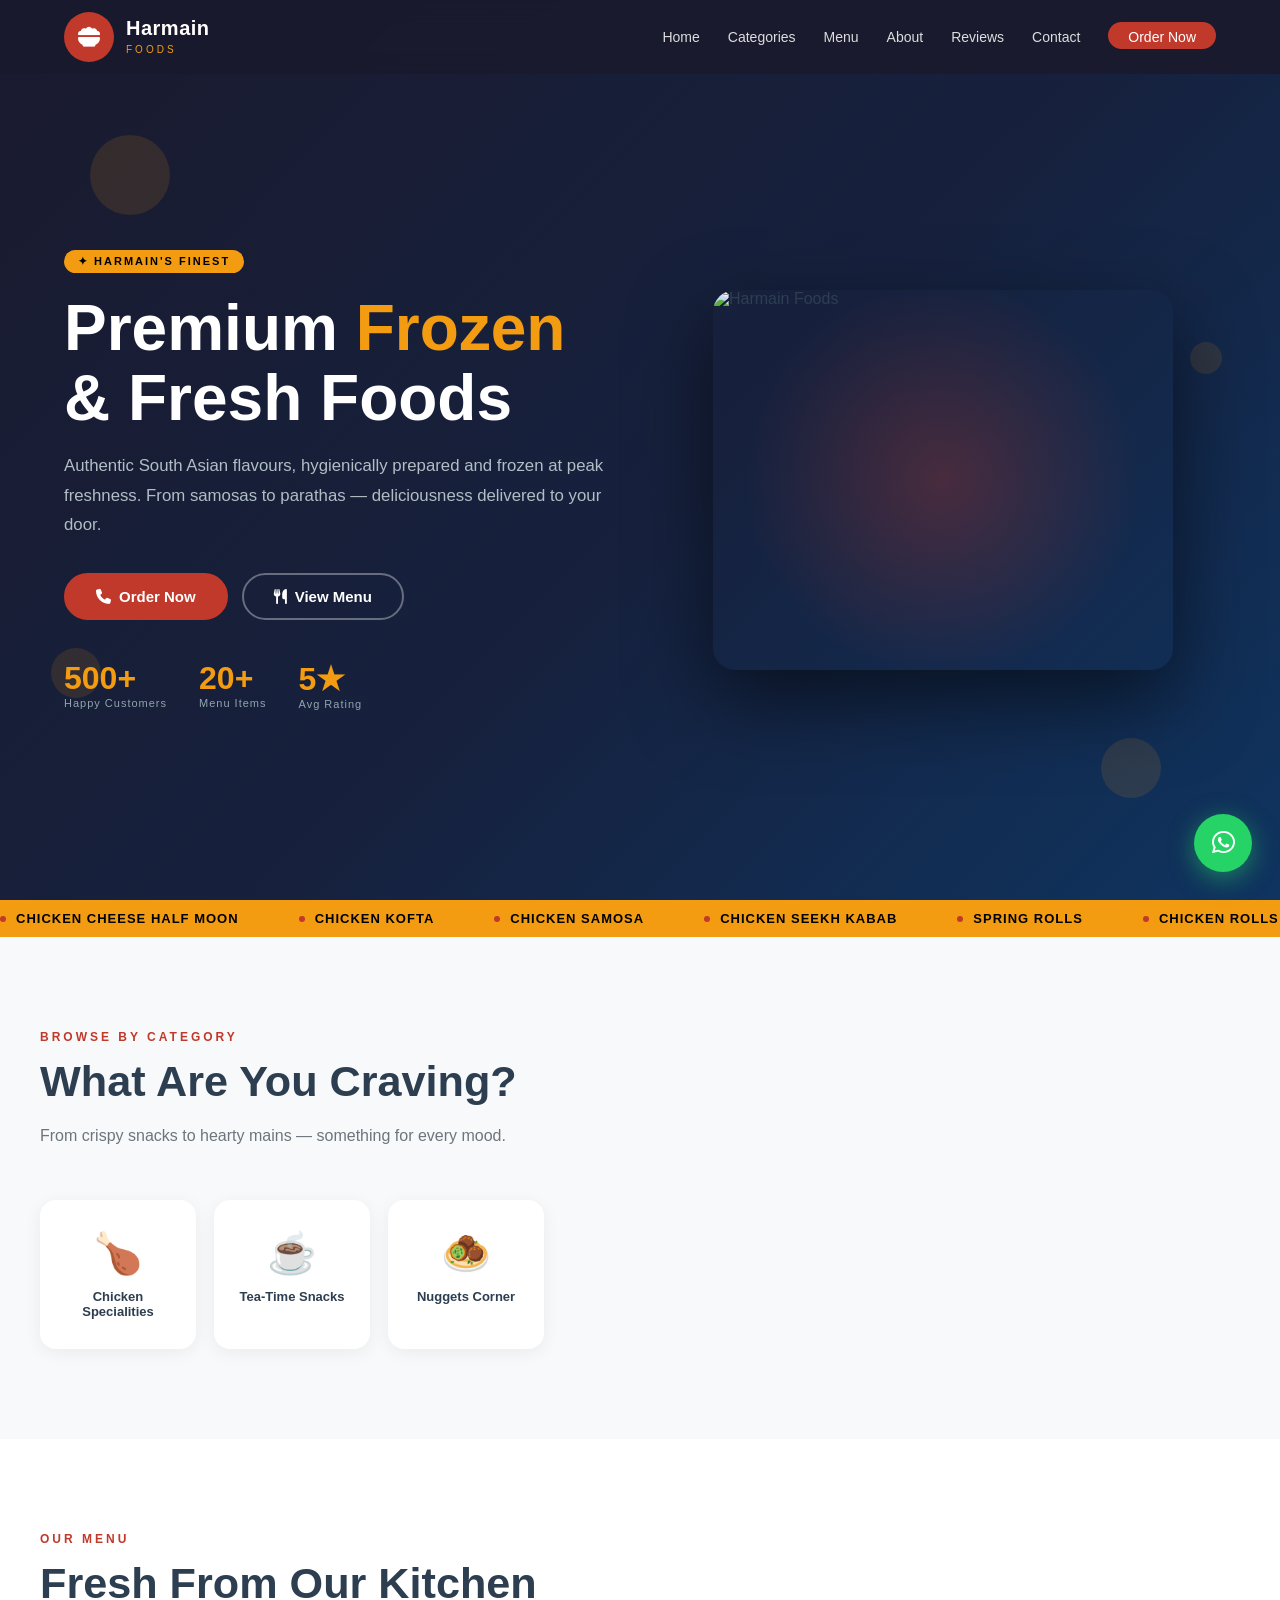
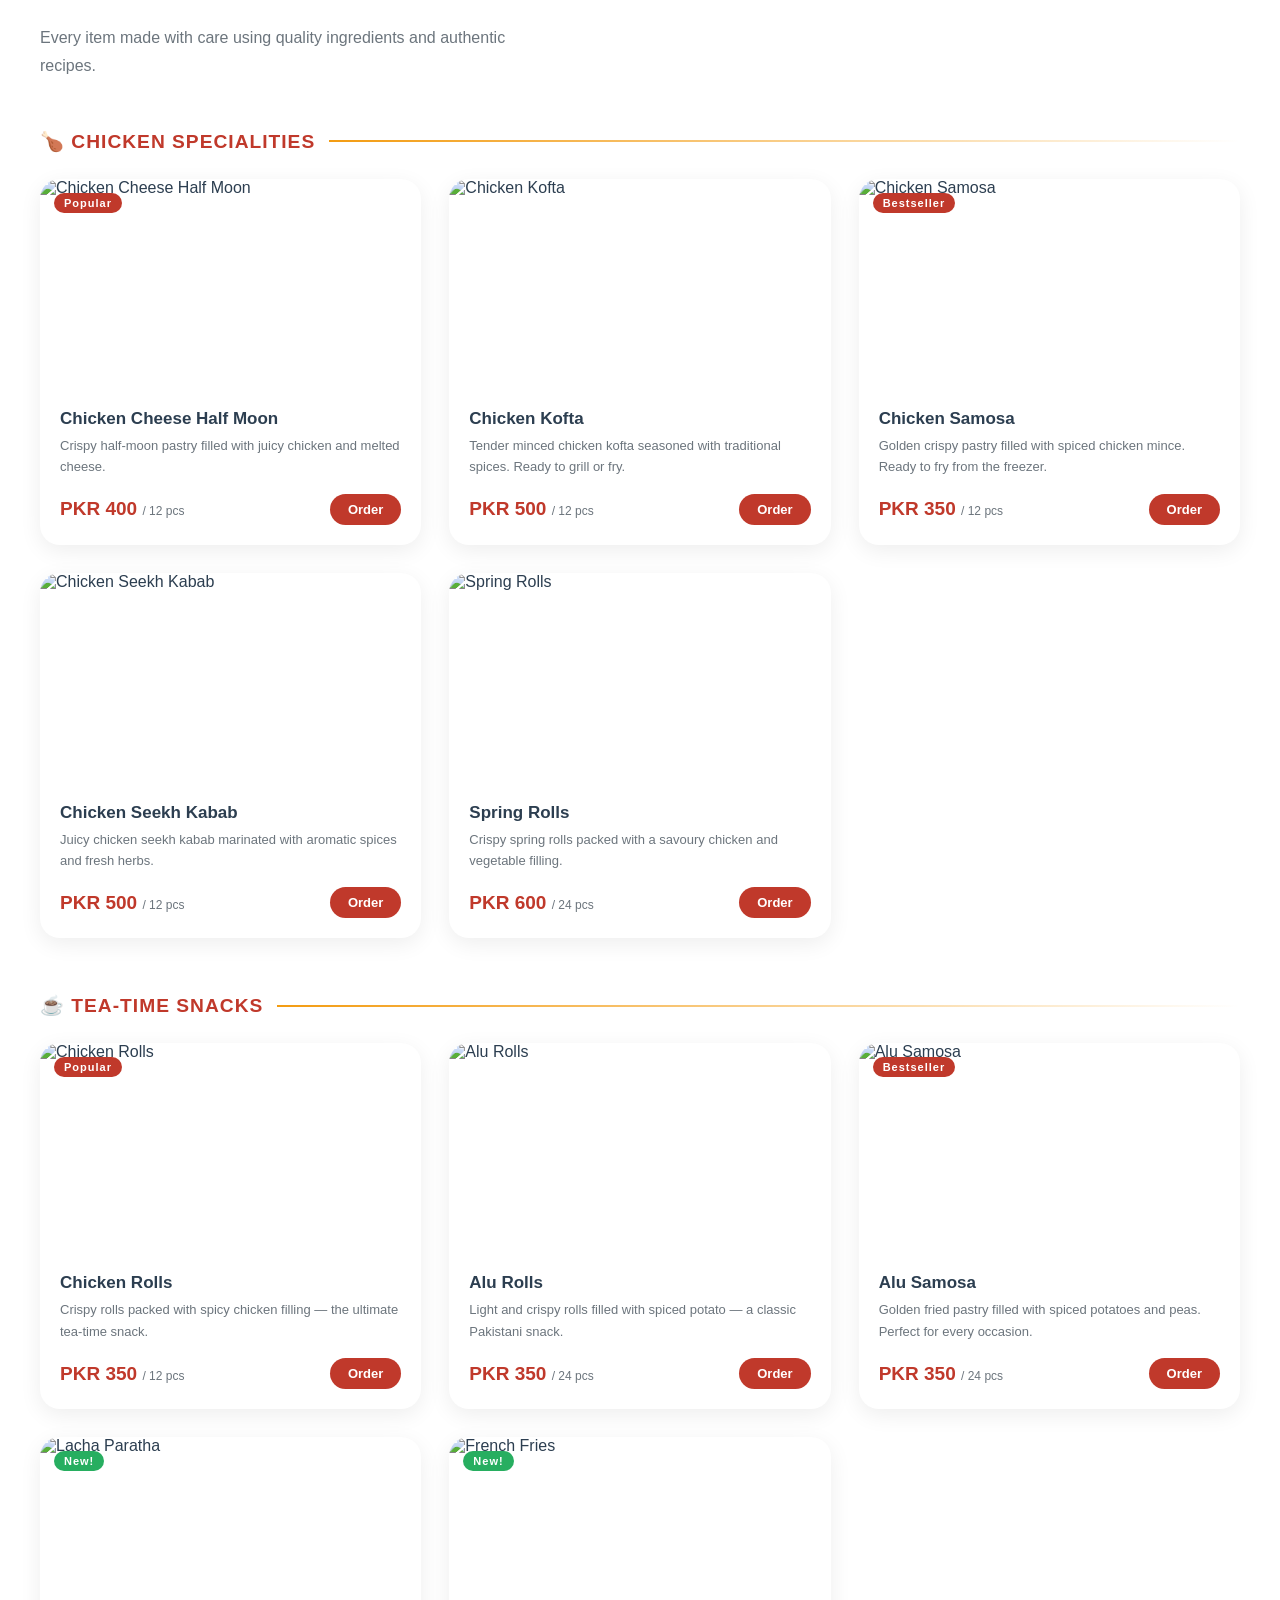
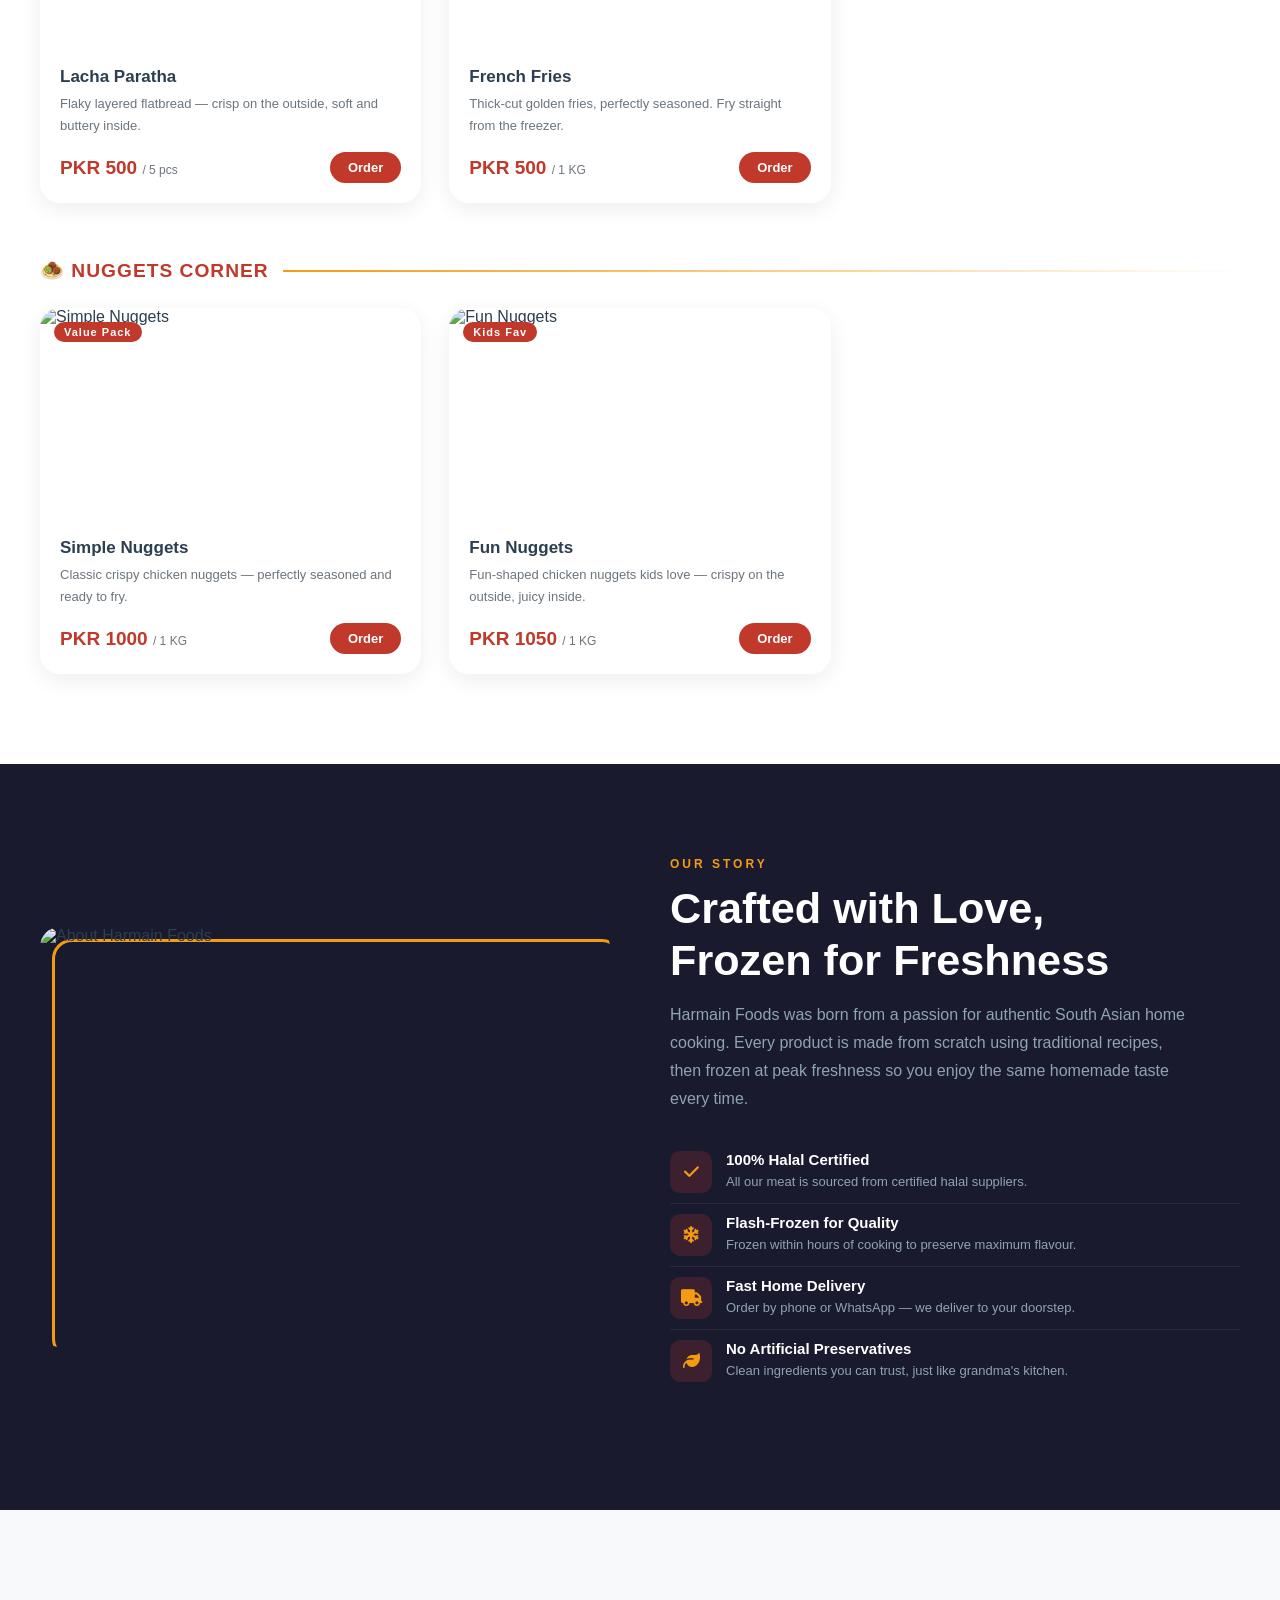
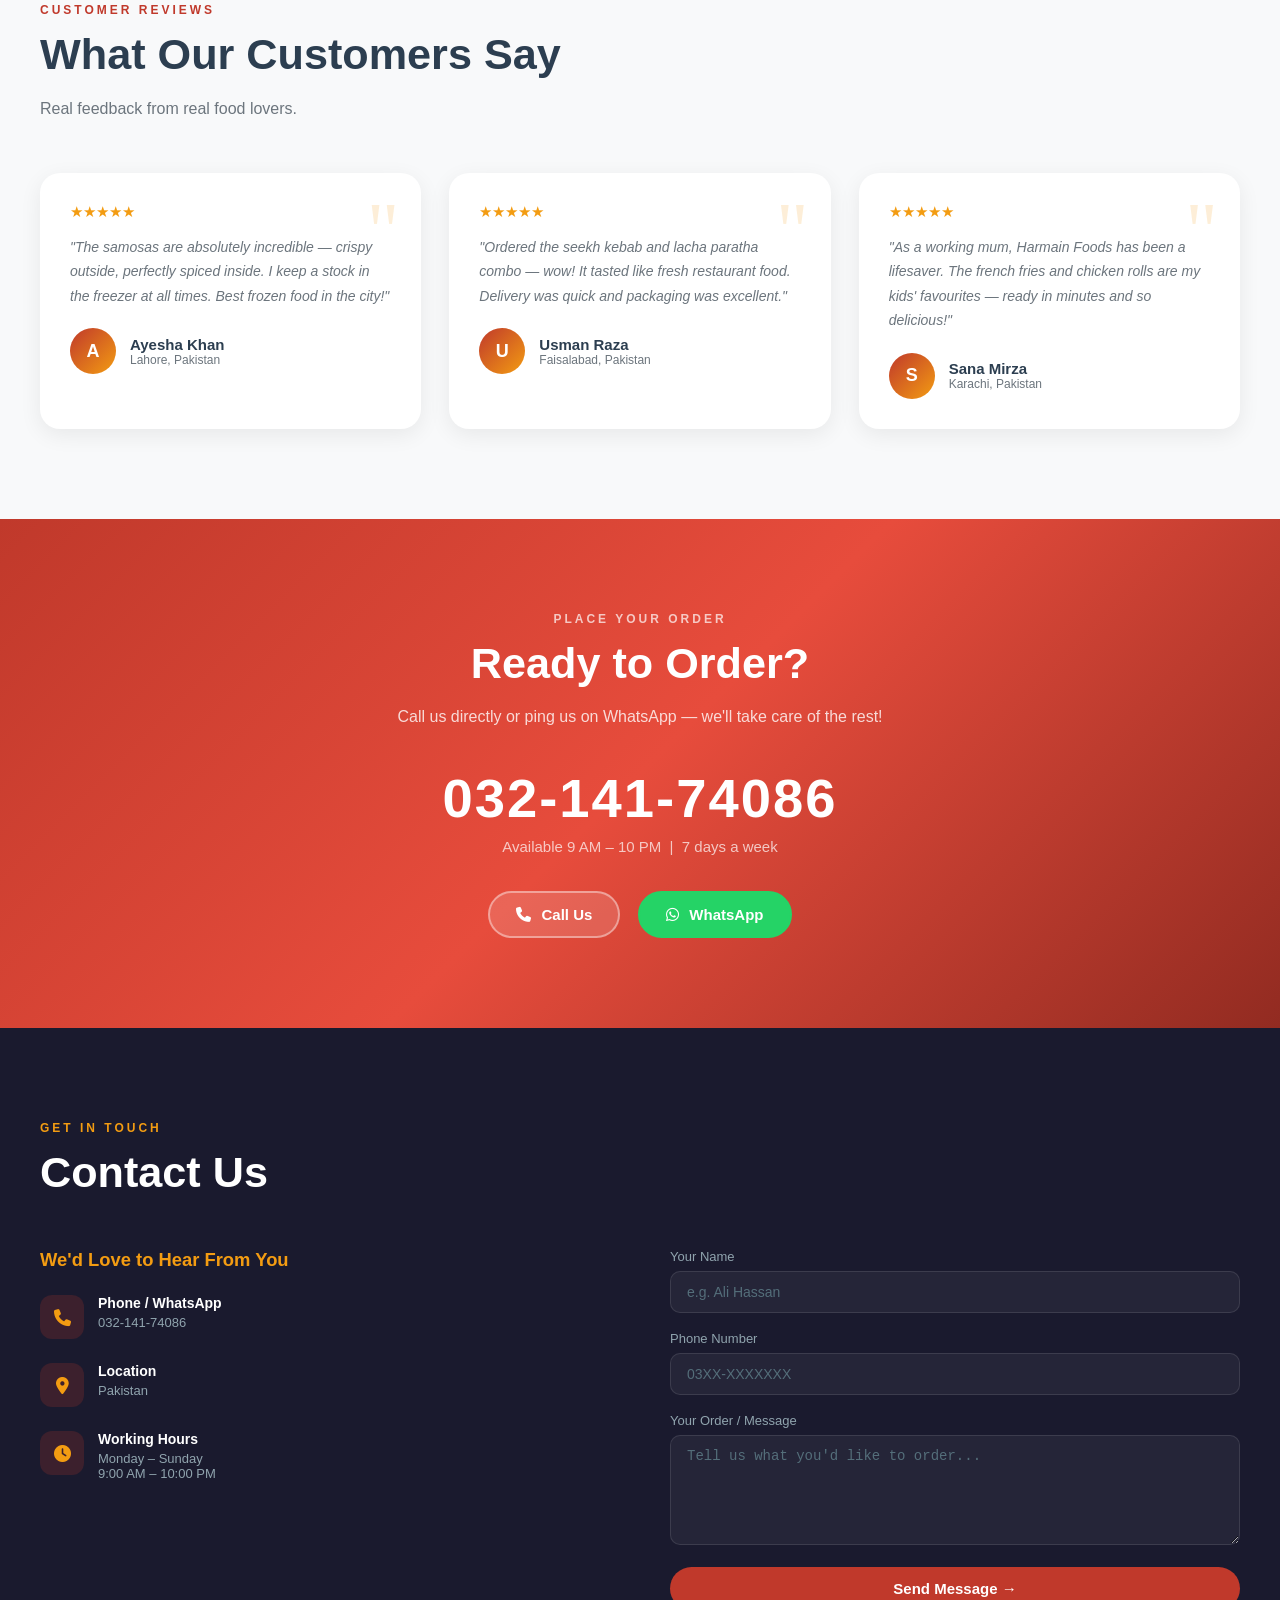
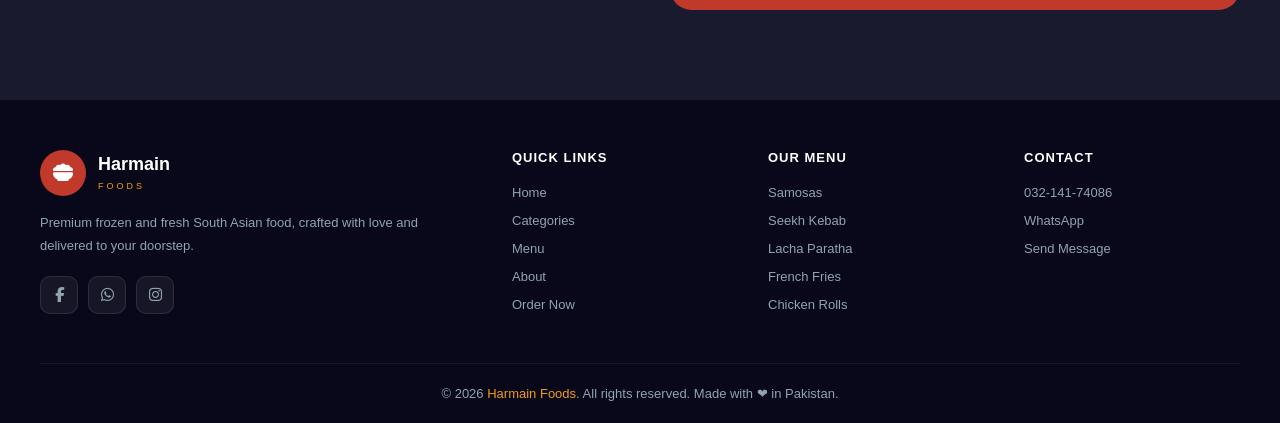
==== commit 13d3ab6b: "Update Chicken Kofta image and fix category icons" ====
--- a/index.html
+++ b/index.html
@@ -4,432 +4,322 @@
   <meta charset="UTF-8" />
   <meta name="viewport" content="width=device-width, initial-scale=1.0" />
   <title>Harmain Foods – Frozen &amp; Fresh Delights</title>
-  <link rel="icon" type="image/png" href="images/favicon.png" />
-
-  <!-- Bootstrap -->
-  <link rel="stylesheet" href="css/bootstrap.min.css" />
-  <!-- Font Awesome -->
-  <link rel="stylesheet" href="css/font-awesome.min.css" />
-  <!-- Owl Carousel -->
-  <link rel="stylesheet" href="css/owl.carousel.css" />
-  <!-- Animate -->
-  <link rel="stylesheet" href="css/animate.css" />
-
+  <link rel="stylesheet" href="https://cdnjs.cloudflare.com/ajax/libs/font-awesome/6.5.0/css/all.min.css" />
   <style>
-    /* ===== CSS Variables ===== */
     :root {
       --red:    #c0392b;
       --red-dk: #922b21;
       --gold:   #f39c12;
       --dark:   #1a1a2e;
-      --card:   #16213e;
       --light:  #f8f9fa;
       --text:   #2c3e50;
       --muted:  #6c757d;
     }
-
-    /* ===== Reset & Base ===== */
     *, *::before, *::after { box-sizing: border-box; margin: 0; padding: 0; }
     html { scroll-behavior: smooth; }
     body { font-family: 'Segoe UI', Arial, sans-serif; color: var(--text); background: #fff; }
     img  { max-width: 100%; display: block; }
     a    { text-decoration: none; transition: color .3s; }
 
-    /* ===== NAVBAR ===== */
+    /* NAVBAR */
     .navbar {
       position: fixed; top: 0; left: 0; width: 100%; z-index: 1000;
-      background: rgba(26,26,46,.95); backdrop-filter: blur(10px);
-      padding: 12px 0; transition: background .4s, box-shadow .4s;
-    }
-    .navbar.scrolled { box-shadow: 0 4px 20px rgba(0,0,0,.4); }
+      background: rgba(26,26,46,.97); backdrop-filter: blur(10px);
+      padding: 12px 0; transition: box-shadow .4s;
+    }
+    .navbar.scrolled { box-shadow: 0 4px 20px rgba(0,0,0,.5); }
     .navbar-inner {
       max-width: 1200px; margin: 0 auto;
-      display: flex; align-items: center; justify-content: space-between;
-      padding: 0 20px;
-    }
-    .nav-logo img { height: 60px; width: auto; }
-    .nav-links { display: flex; gap: 30px; list-style: none; }
-    .nav-links a {
-      color: #e0e0e0; font-size: 15px; font-weight: 500;
-      letter-spacing: .5px; padding-bottom: 4px;
-      border-bottom: 2px solid transparent;
-    }
-    .nav-links a:hover { color: var(--gold); border-color: var(--gold); }
-    .nav-cta {
-      background: var(--red); color: #fff !important;
-      padding: 8px 22px; border-radius: 25px;
-      border-bottom: none !important;
-    }
-    .nav-cta:hover { background: var(--red-dk) !important; color: #fff !important; }
-    .nav-toggle { display: none; background: none; border: none; cursor: pointer; }
-    .nav-toggle span {
-      display: block; width: 26px; height: 3px;
-      background: #fff; margin: 5px 0; border-radius: 2px;
-      transition: transform .3s;
-    }
-
-    /* ===== HERO ===== */
+      display: flex; align-items: center; justify-content: space-between; padding: 0 24px;
+    }
+    .nav-logo { display:flex; align-items:center; gap:12px; }
+    .nav-logo-icon {
+      width:50px; height:50px; background:var(--red); border-radius:50%;
+      display:flex; align-items:center; justify-content:center;
+      font-size:22px; color:#fff; flex-shrink:0;
+    }
+    .nav-logo-text { line-height:1.1; }
+    .nav-logo-text strong { display:block; font-size:20px; font-weight:900; color:#fff; letter-spacing:.5px; }
+    .nav-logo-text span   { font-size:10px; color:var(--gold); letter-spacing:3px; text-transform:uppercase; }
+    .nav-links { display:flex; gap:28px; list-style:none; }
+    .nav-links a { color:#ddd; font-size:14px; font-weight:500; padding-bottom:4px; border-bottom:2px solid transparent; }
+    .nav-links a:hover { color:var(--gold); border-color:var(--gold); }
+    .nav-cta { background:var(--red)!important; color:#fff!important; padding:7px 20px; border-radius:25px; border-bottom:none!important; }
+    .nav-cta:hover { background:var(--red-dk)!important; }
+    .nav-toggle { display:none; background:none; border:none; cursor:pointer; }
+    .nav-toggle span { display:block; width:26px; height:3px; background:#fff; margin:5px 0; border-radius:2px; }
+
+    /* HERO */
     .hero {
-      min-height: 100vh;
-      background: linear-gradient(135deg, #1a1a2e 0%, #16213e 50%, #0f3460 100%);
-      display: flex; align-items: center; position: relative; overflow: hidden;
-    }
-    .hero::before {
-      content: '';
-      position: absolute; inset: 0;
-      background: url('images/bg/1.jpg') center/cover no-repeat;
-      opacity: .12;
-    }
-    .hero-particles {
-      position: absolute; inset: 0; pointer-events: none;
+      min-height:100vh;
+      background:linear-gradient(135deg,#1a1a2e 0%,#16213e 55%,#0f3460 100%);
+      display:flex; align-items:center; position:relative; overflow:hidden;
+    }
+    .hero-bg {
+      position:absolute; inset:0;
+      background:url('https://images.unsplash.com/photo-1567620905732-2d1ec7ab7445?w=1600') center/cover no-repeat;
+      opacity:.08;
     }
     .particle {
-      position: absolute; border-radius: 50%;
-      background: var(--gold); opacity: .15;
-      animation: float 6s ease-in-out infinite;
-    }
-    @keyframes float {
-      0%,100% { transform: translateY(0) scale(1); }
-      50%      { transform: translateY(-30px) scale(1.1); }
-    }
+      position:absolute; border-radius:50%; background:var(--gold); opacity:.12;
+      animation:float 6s ease-in-out infinite;
+    }
+    @keyframes float { 0%,100%{transform:translateY(0) scale(1)} 50%{transform:translateY(-28px) scale(1.1)} }
     .hero-content {
-      max-width: 1200px; margin: 0 auto; padding: 120px 20px 60px;
-      display: grid; grid-template-columns: 1fr 1fr; gap: 60px; align-items: center;
-      position: relative; z-index: 1;
+      max-width:1200px; margin:0 auto; padding:130px 24px 70px;
+      display:grid; grid-template-columns:1fr 1fr; gap:60px; align-items:center;
+      position:relative; z-index:1;
     }
     .hero-badge {
-      display: inline-block; background: var(--gold); color: #000;
-      font-size: 12px; font-weight: 700; letter-spacing: 2px;
-      padding: 5px 14px; border-radius: 20px; margin-bottom: 20px; text-transform: uppercase;
-    }
-    .hero-title {
-      font-size: clamp(2.4rem, 5vw, 4rem); font-weight: 900;
-      line-height: 1.1; color: #fff; margin-bottom: 20px;
-    }
-    .hero-title span { color: var(--gold); }
-    .hero-sub {
-      font-size: 1.1rem; color: #b0bec5; line-height: 1.7; margin-bottom: 35px;
-    }
-    .hero-actions { display: flex; gap: 16px; flex-wrap: wrap; }
-    .btn-primary-hf {
-      background: var(--red); color: #fff;
-      padding: 14px 32px; border-radius: 50px; font-size: 15px; font-weight: 600;
-      border: 2px solid var(--red); cursor: pointer;
-      transition: background .3s, transform .2s, box-shadow .3s;
-      display: inline-flex; align-items: center; gap: 8px;
-    }
-    .btn-primary-hf:hover {
-      background: var(--red-dk); border-color: var(--red-dk);
-      transform: translateY(-2px); box-shadow: 0 8px 24px rgba(192,57,43,.4);
-      color: #fff;
-    }
-    .btn-outline-hf {
-      background: transparent; color: #fff;
-      padding: 14px 32px; border-radius: 50px; font-size: 15px; font-weight: 600;
-      border: 2px solid rgba(255,255,255,.4); cursor: pointer;
-      transition: border-color .3s, background .3s, transform .2s;
-      display: inline-flex; align-items: center; gap: 8px;
-    }
-    .btn-outline-hf:hover {
-      border-color: var(--gold); color: var(--gold); background: rgba(243,156,18,.08);
-      transform: translateY(-2px);
-    }
-    .hero-image-wrap {
-      position: relative; display: flex; align-items: center; justify-content: center;
-    }
-    .hero-image-wrap::before {
-      content: '';
-      position: absolute; width: 420px; height: 420px; border-radius: 50%;
-      background: radial-gradient(circle, rgba(192,57,43,.25) 0%, transparent 70%);
+      display:inline-block; background:var(--gold); color:#000;
+      font-size:11px; font-weight:800; letter-spacing:2px;
+      padding:5px 14px; border-radius:20px; margin-bottom:20px; text-transform:uppercase;
+    }
+    .hero-title { font-size:clamp(2.4rem,5vw,4rem); font-weight:900; line-height:1.1; color:#fff; margin-bottom:18px; }
+    .hero-title span { color:var(--gold); }
+    .hero-sub  { font-size:1.05rem; color:#b0bec5; line-height:1.75; margin-bottom:34px; }
+    .hero-actions { display:flex; gap:14px; flex-wrap:wrap; }
+    .btn-red {
+      background:var(--red); color:#fff; padding:13px 30px; border-radius:50px;
+      font-size:15px; font-weight:700; border:2px solid var(--red);
+      display:inline-flex; align-items:center; gap:8px;
+      transition:background .3s,transform .2s,box-shadow .3s;
+    }
+    .btn-red:hover { background:var(--red-dk); border-color:var(--red-dk); transform:translateY(-2px); box-shadow:0 8px 24px rgba(192,57,43,.4); color:#fff; }
+    .btn-outline {
+      background:transparent; color:#fff; padding:13px 30px; border-radius:50px;
+      font-size:15px; font-weight:700; border:2px solid rgba(255,255,255,.35);
+      display:inline-flex; align-items:center; gap:8px;
+      transition:border-color .3s,background .3s,transform .2s;
+    }
+    .btn-outline:hover { border-color:var(--gold); color:var(--gold); background:rgba(243,156,18,.08); transform:translateY(-2px); }
+    .hero-stats { display:flex; gap:32px; margin-top:40px; }
+    .stat-num   { font-size:2rem; font-weight:900; color:var(--gold); }
+    .stat-label { font-size:11px; color:#90a4ae; letter-spacing:1px; }
+    .hero-img-wrap { position:relative; display:flex; align-items:center; justify-content:center; }
+    .hero-img-wrap::before {
+      content:''; position:absolute; width:400px; height:400px; border-radius:50%;
+      background:radial-gradient(circle,rgba(192,57,43,.3) 0%,transparent 70%);
     }
     .hero-img {
-      width: 100%; max-width: 480px; border-radius: 20px;
-      box-shadow: 0 30px 80px rgba(0,0,0,.5);
-      animation: heroFloat 4s ease-in-out infinite;
-    }
-    @keyframes heroFloat {
-      0%,100% { transform: translateY(0); }
-      50%      { transform: translateY(-14px); }
-    }
-    .hero-stats {
-      display: flex; gap: 30px; margin-top: 40px;
-    }
-    .stat { text-align: center; }
-    .stat-num { font-size: 2rem; font-weight: 800; color: var(--gold); }
-    .stat-label { font-size: 12px; color: #90a4ae; letter-spacing: 1px; }
-
-    /* ===== SECTION COMMON ===== */
-    section { padding: 90px 20px; }
-    .section-inner { max-width: 1200px; margin: 0 auto; }
+      width:100%; max-width:460px; border-radius:22px;
+      box-shadow:0 30px 80px rgba(0,0,0,.55);
+      animation:heroFloat 4s ease-in-out infinite; object-fit:cover; height:380px;
+    }
+    @keyframes heroFloat { 0%,100%{transform:translateY(0)} 50%{transform:translateY(-14px)} }
+
+    /* TICKER */
+    .ticker { background:var(--gold); overflow:hidden; padding:11px 0; }
+    .ticker-track {
+      display:flex; gap:60px; white-space:nowrap;
+      animation:ticker 24s linear infinite;
+    }
+    @keyframes ticker { from{transform:translateX(0)} to{transform:translateX(-50%)} }
+    .ticker-item { font-size:13px; font-weight:800; color:#000; letter-spacing:1px; text-transform:uppercase; display:flex; align-items:center; gap:10px; }
+    .ticker-dot  { width:6px; height:6px; background:var(--red); border-radius:50%; flex-shrink:0; }
+
+    /* SECTIONS */
+    section { padding:90px 24px; }
+    .section-inner { max-width:1200px; margin:0 auto; }
     .section-tag {
-      display: inline-block; color: var(--red); font-size: 13px; font-weight: 700;
-      letter-spacing: 3px; text-transform: uppercase; margin-bottom: 12px;
-    }
-    .section-title {
-      font-size: clamp(1.8rem, 4vw, 2.8rem); font-weight: 800;
-      color: var(--text); margin-bottom: 16px; line-height: 1.2;
-    }
-    .section-desc { font-size: 1rem; color: var(--muted); max-width: 540px; line-height: 1.7; }
-    .section-header { margin-bottom: 50px; }
-
-    /* ===== TICKER ===== */
-    .ticker {
-      background: var(--gold); overflow: hidden; padding: 12px 0;
-    }
-    .ticker-track {
-      display: flex; gap: 60px; white-space: nowrap;
-      animation: ticker 22s linear infinite;
-    }
-    @keyframes ticker {
-      from { transform: translateX(0); }
-      to   { transform: translateX(-50%); }
-    }
-    .ticker-item {
-      font-size: 14px; font-weight: 700; color: #000; letter-spacing: 1px; text-transform: uppercase;
-      display: flex; align-items: center; gap: 10px;
-    }
-    .ticker-dot { width: 6px; height: 6px; background: var(--red); border-radius: 50%; }
-
-    /* ===== CATEGORIES ===== */
-    #categories { background: var(--light); }
-    .cat-grid {
-      display: grid; grid-template-columns: repeat(auto-fill, minmax(160px,1fr)); gap: 20px;
-    }
+      display:inline-block; color:var(--red); font-size:12px; font-weight:800;
+      letter-spacing:3px; text-transform:uppercase; margin-bottom:12px;
+    }
+    .section-title { font-size:clamp(1.8rem,4vw,2.7rem); font-weight:900; color:var(--text); margin-bottom:14px; line-height:1.2; }
+    .section-desc  { font-size:1rem; color:var(--muted); max-width:520px; line-height:1.75; }
+    .section-header { margin-bottom:50px; }
+
+    /* CATEGORIES */
+    #categories { background:var(--light); }
+    .cat-grid { display:grid; grid-template-columns:repeat(auto-fill,minmax(150px,1fr)); gap:18px; }
     .cat-card {
-      background: #fff; border-radius: 16px; padding: 28px 16px;
-      text-align: center; cursor: pointer;
-      box-shadow: 0 4px 20px rgba(0,0,0,.06);
-      transition: transform .3s, box-shadow .3s;
-      border: 2px solid transparent;
-    }
-    .cat-card:hover {
-      transform: translateY(-6px);
-      box-shadow: 0 12px 36px rgba(0,0,0,.12);
-      border-color: var(--gold);
-    }
-    .cat-icon {
-      font-size: 2.6rem; margin-bottom: 12px; display: block;
-    }
-    .cat-name { font-size: 14px; font-weight: 600; color: var(--text); }
-
-    /* ===== MENU ===== */
-    .menu-grid {
-      display: grid; grid-template-columns: repeat(auto-fill, minmax(280px,1fr)); gap: 28px;
-    }
+      background:#fff; border-radius:16px; padding:28px 14px; text-align:center; cursor:pointer;
+      box-shadow:0 4px 18px rgba(0,0,0,.06); transition:transform .3s,box-shadow .3s,border-color .3s;
+      border:2px solid transparent;
+    }
+    .cat-card:hover { transform:translateY(-6px); box-shadow:0 14px 36px rgba(0,0,0,.12); border-color:var(--gold); }
+    .cat-icon { font-size:2.5rem; margin-bottom:12px; display:block; }
+    .cat-name { font-size:13px; font-weight:700; color:var(--text); }
+
+    /* MENU */
+    .menu-grid { display:grid; grid-template-columns:repeat(auto-fill,minmax(280px,1fr)); gap:28px; }
     .menu-card {
-      background: #fff; border-radius: 20px; overflow: hidden;
-      box-shadow: 0 6px 24px rgba(0,0,0,.07);
-      transition: transform .3s, box-shadow .3s;
-      position: relative;
-    }
-    .menu-card:hover {
-      transform: translateY(-8px);
-      box-shadow: 0 20px 50px rgba(0,0,0,.14);
-    }
-    .menu-img-wrap { position: relative; overflow: hidden; height: 210px; }
-    .menu-img-wrap img { width: 100%; height: 100%; object-fit: cover; transition: transform .5s; }
-    .menu-card:hover .menu-img-wrap img { transform: scale(1.08); }
+      background:#fff; border-radius:20px; overflow:hidden;
+      box-shadow:0 6px 22px rgba(0,0,0,.07); transition:transform .3s,box-shadow .3s;
+    }
+    .menu-card:hover { transform:translateY(-8px); box-shadow:0 22px 52px rgba(0,0,0,.14); }
+    .menu-img-wrap { position:relative; overflow:hidden; height:210px; }
+    .menu-img-wrap img { width:100%; height:100%; object-fit:cover; transition:transform .5s; }
+    .menu-card:hover .menu-img-wrap img { transform:scale(1.08); }
     .menu-badge {
-      position: absolute; top: 14px; left: 14px;
-      background: var(--red); color: #fff; font-size: 11px; font-weight: 700;
-      padding: 4px 10px; border-radius: 20px; letter-spacing: 1px;
-    }
-    .menu-badge.new { background: #27ae60; }
-    .menu-body { padding: 20px; }
-    .menu-name { font-size: 17px; font-weight: 700; color: var(--text); margin-bottom: 6px; }
-    .menu-desc { font-size: 13px; color: var(--muted); line-height: 1.6; margin-bottom: 16px; }
-    .menu-footer { display: flex; align-items: center; justify-content: space-between; }
-    .menu-price { font-size: 20px; font-weight: 800; color: var(--red); }
-    .menu-price span { font-size: 13px; font-weight: 400; color: var(--muted); }
+      position:absolute; top:14px; left:14px; background:var(--red); color:#fff;
+      font-size:11px; font-weight:800; padding:4px 10px; border-radius:20px; letter-spacing:1px;
+    }
+    .menu-badge.new { background:#27ae60; }
+    .menu-body { padding:20px; }
+    .menu-name  { font-size:17px; font-weight:800; color:var(--text); margin-bottom:6px; }
+    .menu-desc  { font-size:13px; color:var(--muted); line-height:1.65; margin-bottom:16px; }
+    .menu-footer { display:flex; align-items:center; justify-content:space-between; }
+    .menu-price { font-size:19px; font-weight:900; color:var(--red); }
+    .menu-price span { font-size:12px; font-weight:400; color:var(--muted); }
     .btn-order {
-      background: var(--red); color: #fff; border: none;
-      padding: 8px 18px; border-radius: 25px; font-size: 13px; font-weight: 600;
-      cursor: pointer; transition: background .3s;
-    }
-    .btn-order:hover { background: var(--red-dk); }
-
-    /* ===== ABOUT ===== */
-    #about { background: var(--dark); color: #fff; }
-    #about .section-title { color: #fff; }
-    #about .section-desc { color: #90a4ae; }
-    .about-grid {
-      display: grid; grid-template-columns: 1fr 1fr; gap: 60px; align-items: center;
-    }
-    .about-img {
-      border-radius: 20px; overflow: hidden; position: relative;
-    }
-    .about-img img {
-      width: 100%; height: 420px; object-fit: cover;
-    }
+      background:var(--red); color:#fff; border:none;
+      padding:8px 18px; border-radius:25px; font-size:13px; font-weight:700;
+      cursor:pointer; transition:background .3s;
+    }
+    .btn-order:hover { background:var(--red-dk); }
+
+    /* ABOUT */
+    #about { background:var(--dark); }
+    #about .section-tag  { color:var(--gold); }
+    #about .section-title { color:#fff; }
+    #about .section-desc  { color:#90a4ae; }
+    .about-grid { display:grid; grid-template-columns:1fr 1fr; gap:60px; align-items:center; }
+    .about-img { border-radius:20px; overflow:hidden; position:relative; }
+    .about-img img { width:100%; height:420px; object-fit:cover; }
     .about-img::after {
-      content: '';
-      position: absolute; inset: 0;
-      border: 3px solid var(--gold); border-radius: 20px;
-      transform: translate(12px,12px); z-index: -1;
-    }
-    .feature-list { list-style: none; margin: 28px 0; }
+      content:''; position:absolute; inset:0;
+      border:3px solid var(--gold); border-radius:20px;
+      transform:translate(12px,12px); z-index:-1;
+    }
+    .feature-list { list-style:none; margin:28px 0; }
     .feature-list li {
-      display: flex; align-items: flex-start; gap: 14px;
-      padding: 10px 0; border-bottom: 1px solid rgba(255,255,255,.07);
-    }
-    .feature-list li:last-child { border-bottom: none; }
+      display:flex; align-items:flex-start; gap:14px;
+      padding:10px 0; border-bottom:1px solid rgba(255,255,255,.07);
+    }
+    .feature-list li:last-child { border-bottom:none; }
     .feature-icon {
-      width: 40px; height: 40px; border-radius: 10px;
-      background: rgba(192,57,43,.2); display: flex; align-items: center; justify-content: center;
-      flex-shrink: 0; color: var(--gold); font-size: 18px;
-    }
-    .feature-text h4 { font-size: 15px; font-weight: 700; color: #fff; margin-bottom: 4px; }
-    .feature-text p  { font-size: 13px; color: #90a4ae; line-height: 1.6; }
-
-    /* ===== TESTIMONIALS ===== */
-    #testimonials { background: var(--light); }
-    .testi-grid {
-      display: grid; grid-template-columns: repeat(auto-fill, minmax(300px,1fr)); gap: 28px;
-    }
+      width:42px; height:42px; border-radius:10px;
+      background:rgba(192,57,43,.2); display:flex; align-items:center;
+      justify-content:center; color:var(--gold); font-size:17px; flex-shrink:0;
+    }
+    .feature-text h4 { font-size:15px; font-weight:700; color:#fff; margin-bottom:4px; }
+    .feature-text p  { font-size:13px; color:#90a4ae; line-height:1.6; }
+
+    /* TESTIMONIALS */
+    #testimonials { background:var(--light); }
+    .testi-grid { display:grid; grid-template-columns:repeat(auto-fill,minmax(290px,1fr)); gap:28px; }
     .testi-card {
-      background: #fff; border-radius: 20px; padding: 30px;
-      box-shadow: 0 6px 24px rgba(0,0,0,.07); position: relative;
+      background:#fff; border-radius:20px; padding:30px;
+      box-shadow:0 6px 22px rgba(0,0,0,.07); position:relative;
     }
     .testi-card::before {
-      content: '"'; position: absolute; top: 20px; right: 24px;
-      font-size: 80px; color: var(--gold); opacity: .18; line-height: 1;
-      font-family: Georgia, serif;
-    }
-    .testi-stars { color: var(--gold); font-size: 16px; margin-bottom: 14px; }
-    .testi-text { font-size: 14px; color: var(--muted); line-height: 1.7; margin-bottom: 20px; }
-    .testi-author { display: flex; align-items: center; gap: 14px; }
+      content:'"'; position:absolute; top:18px; right:22px;
+      font-size:80px; color:var(--gold); opacity:.16; line-height:1; font-family:Georgia,serif;
+    }
+    .testi-stars { color:var(--gold); font-size:15px; margin-bottom:14px; }
+    .testi-text  { font-size:14px; color:var(--muted); line-height:1.75; margin-bottom:20px; font-style:italic; }
+    .testi-author { display:flex; align-items:center; gap:14px; }
     .testi-avatar {
-      width: 46px; height: 46px; border-radius: 50%;
-      background: linear-gradient(135deg, var(--red), var(--gold));
-      display: flex; align-items: center; justify-content: center;
-      color: #fff; font-size: 18px; font-weight: 700; flex-shrink: 0;
-    }
-    .testi-name  { font-size: 15px; font-weight: 700; color: var(--text); }
-    .testi-role  { font-size: 12px; color: var(--muted); }
-
-    /* ===== ORDER SECTION ===== */
+      width:46px; height:46px; border-radius:50%;
+      background:linear-gradient(135deg,var(--red),var(--gold));
+      display:flex; align-items:center; justify-content:center;
+      color:#fff; font-size:18px; font-weight:800; flex-shrink:0;
+    }
+    .testi-name { font-size:15px; font-weight:700; color:var(--text); }
+    .testi-role { font-size:12px; color:var(--muted); }
+
+    /* ORDER */
     #order {
-      background: linear-gradient(135deg, var(--red) 0%, #e74c3c 50%, var(--red-dk) 100%);
-      color: #fff; text-align: center;
-    }
-    #order .section-title { color: #fff; }
-    #order .section-desc  { color: rgba(255,255,255,.8); margin: 0 auto 40px; }
-    .order-phone {
-      font-size: clamp(2rem, 5vw, 3.5rem); font-weight: 900;
-      color: #fff; letter-spacing: 2px; margin-bottom: 10px;
-    }
-    .order-phone a { color: #fff; }
-    .order-phone a:hover { color: var(--gold); }
-    .order-sub { color: rgba(255,255,255,.7); margin-bottom: 40px; font-size: 15px; }
-    .order-channels {
-      display: flex; gap: 20px; justify-content: center; flex-wrap: wrap;
-    }
+      background:linear-gradient(135deg,var(--red) 0%,#e74c3c 50%,var(--red-dk) 100%);
+      text-align:center;
+    }
+    #order .section-tag   { color:rgba(255,255,255,.7); }
+    #order .section-title { color:#fff; }
+    #order .section-desc  { color:rgba(255,255,255,.8); margin:0 auto 36px; }
+    .order-phone { font-size:clamp(2rem,5vw,3.4rem); font-weight:900; color:#fff; letter-spacing:2px; margin-bottom:8px; }
+    .order-phone a { color:#fff; }
+    .order-phone a:hover { color:var(--gold); }
+    .order-sub  { color:rgba(255,255,255,.7); margin-bottom:36px; font-size:15px; }
+    .order-channels { display:flex; gap:18px; justify-content:center; flex-wrap:wrap; }
     .order-btn {
-      display: inline-flex; align-items: center; gap: 10px;
-      background: rgba(255,255,255,.15); border: 2px solid rgba(255,255,255,.4);
-      color: #fff; padding: 14px 28px; border-radius: 50px;
-      font-size: 15px; font-weight: 600; transition: background .3s, border-color .3s;
-    }
-    .order-btn:hover {
-      background: rgba(255,255,255,.25); border-color: #fff; color: #fff;
-    }
-    .order-btn.whatsapp { background: #25d366; border-color: #25d366; }
-    .order-btn.whatsapp:hover { background: #1da851; border-color: #1da851; color: #fff; }
-
-    /* ===== CONTACT ===== */
-    #contact { background: var(--dark); color: #fff; }
-    #contact .section-title { color: #fff; }
-    .contact-grid {
-      display: grid; grid-template-columns: 1fr 1fr; gap: 60px;
-    }
-    .contact-info h3 { font-size: 1.2rem; font-weight: 700; color: var(--gold); margin-bottom: 24px; }
-    .contact-item {
-      display: flex; align-items: flex-start; gap: 14px; margin-bottom: 24px;
-    }
-    .contact-icon {
-      width: 44px; height: 44px; border-radius: 12px;
-      background: rgba(192,57,43,.2); display: flex; align-items: center;
-      justify-content: center; color: var(--gold); font-size: 18px; flex-shrink: 0;
-    }
-    .contact-text h4 { font-size: 14px; font-weight: 700; color: #fff; margin-bottom: 4px; }
-    .contact-text p  { font-size: 13px; color: #90a4ae; }
-    .contact-text a  { color: #90a4ae; }
-    .contact-text a:hover { color: var(--gold); }
-    .contact-form { }
-    .form-group { margin-bottom: 20px; }
-    .form-group label { display: block; font-size: 13px; color: #90a4ae; margin-bottom: 8px; }
-    .form-control-hf {
-      width: 100%; padding: 12px 16px; border-radius: 10px;
-      background: rgba(255,255,255,.05); border: 1px solid rgba(255,255,255,.1);
-      color: #fff; font-size: 14px; outline: none;
-      transition: border-color .3s, background .3s;
-    }
-    .form-control-hf:focus {
-      border-color: var(--gold); background: rgba(255,255,255,.08);
-    }
-    .form-control-hf::placeholder { color: #546e7a; }
-    textarea.form-control-hf { resize: vertical; min-height: 110px; }
+      display:inline-flex; align-items:center; gap:10px;
+      background:rgba(255,255,255,.14); border:2px solid rgba(255,255,255,.4);
+      color:#fff; padding:13px 26px; border-radius:50px;
+      font-size:15px; font-weight:700; transition:background .3s,border-color .3s;
+    }
+    .order-btn:hover { background:rgba(255,255,255,.24); border-color:#fff; color:#fff; }
+    .order-btn.whatsapp { background:#25d366; border-color:#25d366; }
+    .order-btn.whatsapp:hover { background:#1da851; border-color:#1da851; color:#fff; }
+
+    /* CONTACT */
+    #contact { background:var(--dark); }
+    #contact .section-tag   { color:var(--gold); }
+    #contact .section-title { color:#fff; }
+    .contact-grid { display:grid; grid-template-columns:1fr 1fr; gap:60px; }
+    .contact-info h3 { font-size:1.15rem; font-weight:700; color:var(--gold); margin-bottom:24px; }
+    .contact-item  { display:flex; align-items:flex-start; gap:14px; margin-bottom:24px; }
+    .contact-icon  {
+      width:44px; height:44px; border-radius:12px;
+      background:rgba(192,57,43,.2); display:flex; align-items:center;
+      justify-content:center; color:var(--gold); font-size:17px; flex-shrink:0;
+    }
+    .contact-text h4 { font-size:14px; font-weight:700; color:#fff; margin-bottom:4px; }
+    .contact-text p  { font-size:13px; color:#90a4ae; }
+    .contact-text a  { color:#90a4ae; }
+    .contact-text a:hover { color:var(--gold); }
+    .form-group  { margin-bottom:18px; }
+    .form-group label { display:block; font-size:13px; color:#90a4ae; margin-bottom:7px; }
+    .form-ctrl {
+      width:100%; padding:12px 16px; border-radius:10px;
+      background:rgba(255,255,255,.05); border:1px solid rgba(255,255,255,.1);
+      color:#fff; font-size:14px; outline:none; transition:border-color .3s,background .3s;
+    }
+    .form-ctrl:focus { border-color:var(--gold); background:rgba(255,255,255,.08); }
+    .form-ctrl::placeholder { color:#546e7a; }
+    textarea.form-ctrl { resize:vertical; min-height:110px; }
     .btn-submit {
-      background: var(--red); color: #fff; border: none;
-      padding: 13px 36px; border-radius: 50px; font-size: 15px; font-weight: 700;
-      cursor: pointer; transition: background .3s, transform .2s;
-      width: 100%;
-    }
-    .btn-submit:hover { background: var(--red-dk); transform: translateY(-2px); }
-
-    /* ===== FOOTER ===== */
-    footer {
-      background: #0a0a1a; color: #90a4ae; padding: 50px 20px 24px;
-    }
-    .footer-inner { max-width: 1200px; margin: 0 auto; }
-    .footer-grid {
-      display: grid; grid-template-columns: 2fr 1fr 1fr 1fr; gap: 40px; margin-bottom: 40px;
-    }
-    .footer-brand img { height: 60px; margin-bottom: 16px; }
-    .footer-brand p { font-size: 13px; line-height: 1.7; margin-bottom: 20px; }
-    .social-links { display: flex; gap: 12px; }
+      background:var(--red); color:#fff; border:none;
+      padding:13px 36px; border-radius:50px; font-size:15px; font-weight:800;
+      cursor:pointer; transition:background .3s,transform .2s; width:100%;
+    }
+    .btn-submit:hover { background:var(--red-dk); transform:translateY(-2px); }
+
+    /* FOOTER */
+    footer { background:#08081a; color:#90a4ae; padding:50px 24px 22px; }
+    .footer-inner { max-width:1200px; margin:0 auto; }
+    .footer-grid  { display:grid; grid-template-columns:2fr 1fr 1fr 1fr; gap:40px; margin-bottom:40px; }
+    .footer-brand-logo { display:flex; align-items:center; gap:12px; margin-bottom:16px; }
+    .footer-brand-logo .logo-icon { width:46px; height:46px; background:var(--red); border-radius:50%; display:flex; align-items:center; justify-content:center; font-size:20px; color:#fff; flex-shrink:0; }
+    .footer-brand-logo .logo-text strong { display:block; font-size:18px; font-weight:900; color:#fff; }
+    .footer-brand-logo .logo-text span   { font-size:9px; color:var(--gold); letter-spacing:3px; text-transform:uppercase; }
+    .footer-brand p { font-size:13px; line-height:1.75; margin-bottom:18px; }
+    .social-links { display:flex; gap:10px; }
     .social-link {
-      width: 38px; height: 38px; border-radius: 10px;
-      background: rgba(255,255,255,.06); border: 1px solid rgba(255,255,255,.1);
-      display: flex; align-items: center; justify-content: center;
-      color: #90a4ae; font-size: 15px; transition: background .3s, color .3s;
-    }
-    .social-link:hover { background: var(--red); color: #fff; border-color: var(--red); }
-    .footer-col h4 {
-      font-size: 14px; font-weight: 700; color: #fff;
-      margin-bottom: 18px; text-transform: uppercase; letter-spacing: 1px;
-    }
-    .footer-col ul { list-style: none; }
-    .footer-col ul li { margin-bottom: 10px; }
-    .footer-col ul li a { font-size: 13px; color: #90a4ae; transition: color .3s; }
-    .footer-col ul li a:hover { color: var(--gold); }
-    .footer-bottom {
-      border-top: 1px solid rgba(255,255,255,.06); padding-top: 24px;
-      text-align: center; font-size: 13px;
-    }
-    .footer-bottom span { color: var(--gold); }
-
-    /* ===== FLOATING CALL BUTTON ===== */
-    .float-call {
-      position: fixed; bottom: 30px; right: 30px; z-index: 999;
-      width: 58px; height: 58px; border-radius: 50%;
-      background: #25d366; color: #fff; font-size: 24px;
-      display: flex; align-items: center; justify-content: center;
-      box-shadow: 0 6px 24px rgba(37,211,102,.5);
-      animation: pulse 2s infinite; transition: transform .3s;
-    }
-    .float-call:hover { transform: scale(1.1); color: #fff; }
+      width:38px; height:38px; border-radius:10px;
+      background:rgba(255,255,255,.06); border:1px solid rgba(255,255,255,.1);
+      display:flex; align-items:center; justify-content:center;
+      color:#90a4ae; font-size:15px; transition:background .3s,color .3s,border-color .3s;
+    }
+    .social-link:hover { background:var(--red); color:#fff; border-color:var(--red); }
+    .footer-col h4 { font-size:13px; font-weight:800; color:#fff; margin-bottom:18px; text-transform:uppercase; letter-spacing:1px; }
+    .footer-col ul { list-style:none; }
+    .footer-col ul li { margin-bottom:10px; }
+    .footer-col ul li a { font-size:13px; color:#90a4ae; transition:color .3s; }
+    .footer-col ul li a:hover { color:var(--gold); }
+    .footer-bottom { border-top:1px solid rgba(255,255,255,.06); padding-top:22px; text-align:center; font-size:13px; }
+    .footer-bottom span { color:var(--gold); }
+
+    /* FLOAT BUTTON */
+    .float-wa {
+      position:fixed; bottom:28px; right:28px; z-index:999;
+      width:58px; height:58px; border-radius:50%;
+      background:#25d366; color:#fff; font-size:26px;
+      display:flex; align-items:center; justify-content:center;
+      box-shadow:0 6px 24px rgba(37,211,102,.5); animation:pulse 2s infinite; transition:transform .3s;
+    }
+    .float-wa:hover { transform:scale(1.12); color:#fff; }
     @keyframes pulse {
-      0%   { box-shadow: 0 0 0 0 rgba(37,211,102,.5); }
-      70%  { box-shadow: 0 0 0 16px rgba(37,211,102,0); }
-      100% { box-shadow: 0 0 0 0 rgba(37,211,102,0); }
-    }
-
-    /* ===== MENU CATEGORIES ===== */
+      0%  { box-shadow:0 0 0 0 rgba(37,211,102,.5); }
+      70% { box-shadow:0 0 0 16px rgba(37,211,102,0); }
+      100%{ box-shadow:0 0 0 0 rgba(37,211,102,0); }
+    }
+
+    /* MENU CATEGORIES */
     .menu-category { margin-bottom: 56px; }
     .menu-category:last-child { margin-bottom: 0; }
     .menu-cat-title {
-      font-size: 1.25rem; font-weight: 800; color: var(--red);
+      font-size: 1.2rem; font-weight: 800; color: var(--red);
       margin-bottom: 26px; display: flex; align-items: center; gap: 14px;
       text-transform: uppercase; letter-spacing: 1px;
     }
@@ -438,618 +328,532 @@
       background: linear-gradient(to right, var(--gold), transparent);
     }
 
-    /* ===== RESPONSIVE ===== */
-    @media (max-width: 900px) {
-      .hero-content  { grid-template-columns: 1fr; text-align: center; }
-      .hero-image-wrap { order: -1; }
-      .hero-actions  { justify-content: center; }
-      .hero-stats    { justify-content: center; }
-      .about-grid    { grid-template-columns: 1fr; }
-      .contact-grid  { grid-template-columns: 1fr; }
-      .footer-grid   { grid-template-columns: 1fr 1fr; }
-    }
-    @media (max-width: 600px) {
-      .nav-links     { display: none; flex-direction: column; position: absolute; top: 80px; left: 0;
-                       width: 100%; background: var(--dark); padding: 20px; gap: 16px; }
-      .nav-links.open { display: flex; }
-      .nav-toggle    { display: block; }
-      .footer-grid   { grid-template-columns: 1fr; }
+    /* RESPONSIVE */
+    @media(max-width:900px){
+      .hero-content  { grid-template-columns:1fr; text-align:center; }
+      .hero-img-wrap { order:-1; }
+      .hero-actions  { justify-content:center; }
+      .hero-stats    { justify-content:center; }
+      .about-grid    { grid-template-columns:1fr; }
+      .contact-grid  { grid-template-columns:1fr; }
+      .footer-grid   { grid-template-columns:1fr 1fr; }
+    }
+    @media(max-width:600px){
+      .nav-links { display:none; flex-direction:column; position:absolute; top:76px; left:0;
+                   width:100%; background:rgba(26,26,46,.98); padding:20px; gap:16px; }
+      .nav-links.open { display:flex; }
+      .nav-toggle { display:block; }
+      .footer-grid { grid-template-columns:1fr; }
     }
   </style>
 </head>
 <body>
 
-  <!-- NAVBAR -->
-  <nav class="navbar" id="navbar">
-    <div class="navbar-inner">
-      <a href="#home" class="nav-logo">
-        <img src="images/harmain-logo.svg" alt="Harmain Foods Logo" />
+<!-- NAVBAR -->
+<nav class="navbar" id="navbar">
+  <div class="navbar-inner">
+    <a href="#home" class="nav-logo">
+      <div class="nav-logo-icon"><i class="fa-solid fa-bowl-food"></i></div>
+      <div class="nav-logo-text">
+        <strong>Harmain</strong>
+        <span>Foods</span>
+      </div>
+    </a>
+    <ul class="nav-links" id="navLinks">
+      <li><a href="#home">Home</a></li>
+      <li><a href="#categories">Categories</a></li>
+      <li><a href="#menu">Menu</a></li>
+      <li><a href="#about">About</a></li>
+      <li><a href="#testimonials">Reviews</a></li>
+      <li><a href="#contact">Contact</a></li>
+      <li><a href="#order" class="nav-cta">Order Now</a></li>
+    </ul>
+    <button class="nav-toggle" id="navToggle" aria-label="Toggle menu">
+      <span></span><span></span><span></span>
+    </button>
+  </div>
+</nav>
+
+<!-- HERO -->
+<section id="home" class="hero">
+  <div class="hero-bg"></div>
+  <div class="particle" style="width:80px;height:80px;top:15%;left:7%;animation-delay:0s"></div>
+  <div class="particle" style="width:50px;height:50px;top:72%;left:4%;animation-delay:1.5s"></div>
+  <div class="particle" style="width:32px;height:32px;top:38%;left:93%;animation-delay:2.5s"></div>
+  <div class="particle" style="width:60px;height:60px;top:82%;left:86%;animation-delay:1s"></div>
+  <div class="hero-content">
+    <div>
+      <div class="hero-badge">&#10022; Harmain's Finest</div>
+      <h1 class="hero-title">Premium <span>Frozen</span><br>&amp; Fresh Foods</h1>
+      <p class="hero-sub">Authentic South Asian flavours, hygienically prepared and frozen at peak freshness. From samosas to parathas — deliciousness delivered to your door.</p>
+      <div class="hero-actions">
+        <a href="#order" class="btn-red"><i class="fa-solid fa-phone"></i> Order Now</a>
+        <a href="#menu"  class="btn-outline"><i class="fa-solid fa-utensils"></i> View Menu</a>
+      </div>
+      <div class="hero-stats">
+        <div><div class="stat-num">500+</div><div class="stat-label">Happy Customers</div></div>
+        <div><div class="stat-num">20+</div><div class="stat-label">Menu Items</div></div>
+        <div><div class="stat-num">5&#9733;</div><div class="stat-label">Avg Rating</div></div>
+      </div>
+    </div>
+    <div class="hero-img-wrap">
+      <img class="hero-img"
+           src="https://images.unsplash.com/photo-1565557623262-b51c2513a641?w=800&q=80"
+           alt="Harmain Foods" />
+    </div>
+  </div>
+</section>
+
+<!-- TICKER -->
+<div class="ticker" aria-hidden="true">
+  <div class="ticker-track">
+    <span class="ticker-item"><span class="ticker-dot"></span>Chicken Cheese Half Moon</span>
+    <span class="ticker-item"><span class="ticker-dot"></span>Chicken Kofta</span>
+    <span class="ticker-item"><span class="ticker-dot"></span>Chicken Samosa</span>
+    <span class="ticker-item"><span class="ticker-dot"></span>Chicken Seekh Kabab</span>
+    <span class="ticker-item"><span class="ticker-dot"></span>Spring Rolls</span>
+    <span class="ticker-item"><span class="ticker-dot"></span>Chicken Rolls</span>
+    <span class="ticker-item"><span class="ticker-dot"></span>Alu Rolls</span>
+    <span class="ticker-item"><span class="ticker-dot"></span>Alu Samosa</span>
+    <span class="ticker-item"><span class="ticker-dot"></span>Lacha Paratha</span>
+    <span class="ticker-item"><span class="ticker-dot"></span>French Fries</span>
+    <span class="ticker-item"><span class="ticker-dot"></span>Simple Nuggets</span>
+    <span class="ticker-item"><span class="ticker-dot"></span>Fun Nuggets</span>
+    <span class="ticker-item"><span class="ticker-dot"></span>Chicken Cheese Half Moon</span>
+    <span class="ticker-item"><span class="ticker-dot"></span>Chicken Kofta</span>
+    <span class="ticker-item"><span class="ticker-dot"></span>Chicken Samosa</span>
+    <span class="ticker-item"><span class="ticker-dot"></span>Chicken Seekh Kabab</span>
+    <span class="ticker-item"><span class="ticker-dot"></span>Spring Rolls</span>
+    <span class="ticker-item"><span class="ticker-dot"></span>Chicken Rolls</span>
+    <span class="ticker-item"><span class="ticker-dot"></span>Alu Rolls</span>
+    <span class="ticker-item"><span class="ticker-dot"></span>Alu Samosa</span>
+    <span class="ticker-item"><span class="ticker-dot"></span>Lacha Paratha</span>
+    <span class="ticker-item"><span class="ticker-dot"></span>French Fries</span>
+    <span class="ticker-item"><span class="ticker-dot"></span>Simple Nuggets</span>
+    <span class="ticker-item"><span class="ticker-dot"></span>Fun Nuggets</span>
+  </div>
+</div>
+
+<!-- CATEGORIES -->
+<section id="categories">
+  <div class="section-inner">
+    <div class="section-header">
+      <span class="section-tag">Browse by Category</span>
+      <h2 class="section-title">What Are You Craving?</h2>
+      <p class="section-desc">From crispy snacks to hearty mains — something for every mood.</p>
+    </div>
+    <div class="cat-grid">
+      <div class="cat-card"><span class="cat-icon">&#127831;</span><div class="cat-name">Chicken Specialities</div></div>
+      <div class="cat-card"><span class="cat-icon">&#9749;</span><div class="cat-name">Tea-Time Snacks</div></div>
+      <div class="cat-card"><span class="cat-icon">&#129478;</span><div class="cat-name">Nuggets Corner</div></div>
+    </div>
+  </div>
+</section>
+
+<!-- MENU -->
+<section id="menu" style="background:#fff">
+  <div class="section-inner">
+    <div class="section-header">
+      <span class="section-tag">Our Menu</span>
+      <h2 class="section-title">Fresh From Our Kitchen</h2>
+      <p class="section-desc">Every item made with care using quality ingredients and authentic recipes.</p>
+    </div>
+    <!-- CHICKEN SPECIALITIES -->
+    <div class="menu-category">
+      <h3 class="menu-cat-title">&#127831; Chicken Specialities</h3>
+      <div class="menu-grid">
+        <div class="menu-card">
+          <div class="menu-img-wrap">
+            <img src="https://images.unsplash.com/photo-1601050690597-df0568f70950?w=600&q=80" alt="Chicken Cheese Half Moon" loading="lazy"/>
+            <span class="menu-badge">Popular</span>
+          </div>
+          <div class="menu-body">
+            <div class="menu-name">Chicken Cheese Half Moon</div>
+            <div class="menu-desc">Crispy half-moon pastry filled with juicy chicken and melted cheese.</div>
+            <div class="menu-footer">
+              <div class="menu-price">PKR 400 <span>/ 12 pcs</span></div>
+              <button class="btn-order" onclick="document.getElementById('order').scrollIntoView({behavior:'smooth'})">Order</button>
+            </div>
+          </div>
+        </div>
+        <div class="menu-card">
+          <div class="menu-img-wrap">
+            <img src="https://chicnbe.com/cdn/shop/files/CK-1_de37febc-da8a-4f43-a4c8-94003588947e.jpg?v=1732543874" alt="Chicken Kofta" loading="lazy" style="object-fit:cover;width:100%;height:100%;"/>
+          </div>
+          <div class="menu-body">
+            <div class="menu-name">Chicken Kofta</div>
+            <div class="menu-desc">Tender minced chicken kofta seasoned with traditional spices. Ready to grill or fry.</div>
+            <div class="menu-footer">
+              <div class="menu-price">PKR 500 <span>/ 12 pcs</span></div>
+              <button class="btn-order" onclick="document.getElementById('order').scrollIntoView({behavior:'smooth'})">Order</button>
+            </div>
+          </div>
+        </div>
+        <div class="menu-card">
+          <div class="menu-img-wrap">
+            <img src="https://images.unsplash.com/photo-1601050690597-df0568f70950?w=600&q=80" alt="Chicken Samosa" loading="lazy"/>
+            <span class="menu-badge">Bestseller</span>
+          </div>
+          <div class="menu-body">
+            <div class="menu-name">Chicken Samosa</div>
+            <div class="menu-desc">Golden crispy pastry filled with spiced chicken mince. Ready to fry from the freezer.</div>
+            <div class="menu-footer">
+              <div class="menu-price">PKR 350 <span>/ 12 pcs</span></div>
+              <button class="btn-order" onclick="document.getElementById('order').scrollIntoView({behavior:'smooth'})">Order</button>
+            </div>
+          </div>
+        </div>
+        <div class="menu-card">
+          <div class="menu-img-wrap">
+            <img src="https://images.unsplash.com/photo-1603360946369-dc9bb6258143?w=600&q=80" alt="Chicken Seekh Kabab" loading="lazy"/>
+          </div>
+          <div class="menu-body">
+            <div class="menu-name">Chicken Seekh Kabab</div>
+            <div class="menu-desc">Juicy chicken seekh kabab marinated with aromatic spices and fresh herbs.</div>
+            <div class="menu-footer">
+              <div class="menu-price">PKR 500 <span>/ 12 pcs</span></div>
+              <button class="btn-order" onclick="document.getElementById('order').scrollIntoView({behavior:'smooth'})">Order</button>
+            </div>
+          </div>
+        </div>
+        <div class="menu-card">
+          <div class="menu-img-wrap">
+            <img src="https://images.unsplash.com/photo-1626700051175-6818013e1d4f?w=600&q=80" alt="Spring Rolls" loading="lazy"/>
+          </div>
+          <div class="menu-body">
+            <div class="menu-name">Spring Rolls</div>
+            <div class="menu-desc">Crispy spring rolls packed with a savoury chicken and vegetable filling.</div>
+            <div class="menu-footer">
+              <div class="menu-price">PKR 600 <span>/ 24 pcs</span></div>
+              <button class="btn-order" onclick="document.getElementById('order').scrollIntoView({behavior:'smooth'})">Order</button>
+            </div>
+          </div>
+        </div>
+      </div>
+    </div>
+
+    <!-- TEA-TIME SNACKS -->
+    <div class="menu-category">
+      <h3 class="menu-cat-title">&#9749; Tea-Time Snacks</h3>
+      <div class="menu-grid">
+        <div class="menu-card">
+          <div class="menu-img-wrap">
+            <img src="https://images.unsplash.com/photo-1626700051175-6818013e1d4f?w=600&q=80" alt="Chicken Rolls" loading="lazy"/>
+            <span class="menu-badge">Popular</span>
+          </div>
+          <div class="menu-body">
+            <div class="menu-name">Chicken Rolls</div>
+            <div class="menu-desc">Crispy rolls packed with spicy chicken filling — the ultimate tea-time snack.</div>
+            <div class="menu-footer">
+              <div class="menu-price">PKR 350 <span>/ 12 pcs</span></div>
+              <button class="btn-order" onclick="document.getElementById('order').scrollIntoView({behavior:'smooth'})">Order</button>
+            </div>
+          </div>
+        </div>
+        <div class="menu-card">
+          <div class="menu-img-wrap">
+            <img src="https://encrypted-tbn0.gstatic.com/images?q=tbn:ANd9GcRgKNpjpxvH3fps5bUOSZkwViqbaK0USVGlgGk918wBLQ&s=10" alt="Alu Rolls" loading="lazy" style="object-fit:cover;width:100%;height:100%;"/>
+          </div>
+          <div class="menu-body">
+            <div class="menu-name">Alu Rolls</div>
+            <div class="menu-desc">Light and crispy rolls filled with spiced potato — a classic Pakistani snack.</div>
+            <div class="menu-footer">
+              <div class="menu-price">PKR 350 <span>/ 24 pcs</span></div>
+              <button class="btn-order" onclick="document.getElementById('order').scrollIntoView({behavior:'smooth'})">Order</button>
+            </div>
+          </div>
+        </div>
+        <div class="menu-card">
+          <div class="menu-img-wrap">
+            <img src="https://images.unsplash.com/photo-1601050690597-df0568f70950?w=600&q=80" alt="Alu Samosa" loading="lazy"/>
+            <span class="menu-badge">Bestseller</span>
+          </div>
+          <div class="menu-body">
+            <div class="menu-name">Alu Samosa</div>
+            <div class="menu-desc">Golden fried pastry filled with spiced potatoes and peas. Perfect for every occasion.</div>
+            <div class="menu-footer">
+              <div class="menu-price">PKR 350 <span>/ 24 pcs</span></div>
+              <button class="btn-order" onclick="document.getElementById('order').scrollIntoView({behavior:'smooth'})">Order</button>
+            </div>
+          </div>
+        </div>
+        <div class="menu-card">
+          <div class="menu-img-wrap">
+            <img src="https://i.ytimg.com/vi/nMuvAuMI7bk/hq720.jpg" alt="Lacha Paratha" loading="lazy" style="object-fit:cover;width:100%;height:100%;object-position:center top;"/>
+            <span class="menu-badge new">New!</span>
+          </div>
+          <div class="menu-body">
+            <div class="menu-name">Lacha Paratha</div>
+            <div class="menu-desc">Flaky layered flatbread — crisp on the outside, soft and buttery inside.</div>
+            <div class="menu-footer">
+              <div class="menu-price">PKR 500 <span>/ 5 pcs</span></div>
+              <button class="btn-order" onclick="document.getElementById('order').scrollIntoView({behavior:'smooth'})">Order</button>
+            </div>
+          </div>
+        </div>
+        <div class="menu-card">
+          <div class="menu-img-wrap">
+            <img src="https://images.unsplash.com/photo-1573080496219-bb080dd4f877?w=600&q=80" alt="French Fries" loading="lazy"/>
+            <span class="menu-badge new">New!</span>
+          </div>
+          <div class="menu-body">
+            <div class="menu-name">French Fries</div>
+            <div class="menu-desc">Thick-cut golden fries, perfectly seasoned. Fry straight from the freezer.</div>
+            <div class="menu-footer">
+              <div class="menu-price">PKR 500 <span>/ 1 KG</span></div>
+              <button class="btn-order" onclick="document.getElementById('order').scrollIntoView({behavior:'smooth'})">Order</button>
+            </div>
+          </div>
+        </div>
+      </div>
+    </div>
+
+    <!-- NUGGETS CORNER -->
+    <div class="menu-category">
+      <h3 class="menu-cat-title">&#129478; Nuggets Corner</h3>
+      <div class="menu-grid">
+        <div class="menu-card">
+          <div class="menu-img-wrap">
+            <img src="https://encrypted-tbn0.gstatic.com/images?q=tbn:ANd9GcQGMXufdPkVcjpCT4HTiEvJdC6_8HovQ6FcsVQVLLNafg&s=10" alt="Simple Nuggets" loading="lazy" style="object-fit:cover;width:100%;height:100%;"/>
+            <span class="menu-badge">Value Pack</span>
+          </div>
+          <div class="menu-body">
+            <div class="menu-name">Simple Nuggets</div>
+            <div class="menu-desc">Classic crispy chicken nuggets — perfectly seasoned and ready to fry.</div>
+            <div class="menu-footer">
+              <div class="menu-price">PKR 1000 <span>/ 1 KG</span></div>
+              <button class="btn-order" onclick="document.getElementById('order').scrollIntoView({behavior:'smooth'})">Order</button>
+            </div>
+          </div>
+        </div>
+        <div class="menu-card">
+          <div class="menu-img-wrap">
+            <img src="https://encrypted-tbn0.gstatic.com/images?q=tbn:ANd9GcSqQ0D-Hjt8r_5uYMFEunq8GxPMTdNQ4YmLaspry8ItZ0fwrqr7WzUD0IEi&s=10" alt="Fun Nuggets" loading="lazy" style="object-fit:cover;width:100%;height:100%;"/>
+            <span class="menu-badge">Kids Fav</span>
+          </div>
+          <div class="menu-body">
+            <div class="menu-name">Fun Nuggets</div>
+            <div class="menu-desc">Fun-shaped chicken nuggets kids love — crispy on the outside, juicy inside.</div>
+            <div class="menu-footer">
+              <div class="menu-price">PKR 1050 <span>/ 1 KG</span></div>
+              <button class="btn-order" onclick="document.getElementById('order').scrollIntoView({behavior:'smooth'})">Order</button>
+            </div>
+          </div>
+        </div>
+      </div>
+    </div>
+  </div>
+</section>
+
+<!-- ABOUT -->
+<section id="about">
+  <div class="section-inner">
+    <div class="about-grid">
+      <div class="about-img">
+        <img src="https://images.unsplash.com/photo-1567620905732-2d1ec7ab7445?w=800&q=80" alt="About Harmain Foods"/>
+      </div>
+      <div>
+        <span class="section-tag">Our Story</span>
+        <h2 class="section-title">Crafted with Love,<br>Frozen for Freshness</h2>
+        <p class="section-desc">
+          Harmain Foods was born from a passion for authentic South Asian home cooking. Every product is made from scratch using traditional recipes, then frozen at peak freshness so you enjoy the same homemade taste every time.
+        </p>
+        <ul class="feature-list">
+          <li>
+            <div class="feature-icon"><i class="fa-solid fa-check"></i></div>
+            <div class="feature-text"><h4>100% Halal Certified</h4><p>All our meat is sourced from certified halal suppliers.</p></div>
+          </li>
+          <li>
+            <div class="feature-icon"><i class="fa-solid fa-snowflake"></i></div>
+            <div class="feature-text"><h4>Flash-Frozen for Quality</h4><p>Frozen within hours of cooking to preserve maximum flavour.</p></div>
+          </li>
+          <li>
+            <div class="feature-icon"><i class="fa-solid fa-truck"></i></div>
+            <div class="feature-text"><h4>Fast Home Delivery</h4><p>Order by phone or WhatsApp — we deliver to your doorstep.</p></div>
+          </li>
+          <li>
+            <div class="feature-icon"><i class="fa-solid fa-leaf"></i></div>
+            <div class="feature-text"><h4>No Artificial Preservatives</h4><p>Clean ingredients you can trust, just like grandma's kitchen.</p></div>
+          </li>
+        </ul>
+      </div>
+    </div>
+  </div>
+</section>
+
+<!-- TESTIMONIALS -->
+<section id="testimonials">
+  <div class="section-inner">
+    <div class="section-header">
+      <span class="section-tag">Customer Reviews</span>
+      <h2 class="section-title">What Our Customers Say</h2>
+      <p class="section-desc">Real feedback from real food lovers.</p>
+    </div>
+    <div class="testi-grid">
+      <div class="testi-card">
+        <div class="testi-stars">&#9733;&#9733;&#9733;&#9733;&#9733;</div>
+        <p class="testi-text">"The samosas are absolutely incredible — crispy outside, perfectly spiced inside. I keep a stock in the freezer at all times. Best frozen food in the city!"</p>
+        <div class="testi-author">
+          <div class="testi-avatar">A</div>
+          <div><div class="testi-name">Ayesha Khan</div><div class="testi-role">Lahore, Pakistan</div></div>
+        </div>
+      </div>
+      <div class="testi-card">
+        <div class="testi-stars">&#9733;&#9733;&#9733;&#9733;&#9733;</div>
+        <p class="testi-text">"Ordered the seekh kebab and lacha paratha combo — wow! It tasted like fresh restaurant food. Delivery was quick and packaging was excellent."</p>
+        <div class="testi-author">
+          <div class="testi-avatar">U</div>
+          <div><div class="testi-name">Usman Raza</div><div class="testi-role">Faisalabad, Pakistan</div></div>
+        </div>
+      </div>
+      <div class="testi-card">
+        <div class="testi-stars">&#9733;&#9733;&#9733;&#9733;&#9733;</div>
+        <p class="testi-text">"As a working mum, Harmain Foods has been a lifesaver. The french fries and chicken rolls are my kids' favourites — ready in minutes and so delicious!"</p>
+        <div class="testi-author">
+          <div class="testi-avatar">S</div>
+          <div><div class="testi-name">Sana Mirza</div><div class="testi-role">Karachi, Pakistan</div></div>
+        </div>
+      </div>
+    </div>
+  </div>
+</section>
+
+<!-- ORDER -->
+<section id="order">
+  <div class="section-inner">
+    <span class="section-tag">Place Your Order</span>
+    <h2 class="section-title">Ready to Order?</h2>
+    <p class="section-desc">Call us directly or ping us on WhatsApp — we'll take care of the rest!</p>
+    <div class="order-phone"><a href="tel:+923214174086">032-141-74086</a></div>
+    <div class="order-sub">Available 9 AM – 10 PM &nbsp;|&nbsp; 7 days a week</div>
+    <div class="order-channels">
+      <a href="tel:+923214174086" class="order-btn"><i class="fa-solid fa-phone"></i> Call Us</a>
+      <a href="https://wa.me/923214174086?text=Hi%20Harmain%20Foods%2C%20I'd%20like%20to%20place%20an%20order!"
+         class="order-btn whatsapp" target="_blank" rel="noopener">
+        <i class="fa-brands fa-whatsapp"></i> WhatsApp
       </a>
-      <ul class="nav-links" id="navLinks">
-        <li><a href="#home">Home</a></li>
-        <li><a href="#categories">Categories</a></li>
-        <li><a href="#menu">Menu</a></li>
-        <li><a href="#about">About</a></li>
-        <li><a href="#testimonials">Reviews</a></li>
-        <li><a href="#contact">Contact</a></li>
-        <li><a href="#order" class="nav-cta">Order Now</a></li>
-      </ul>
-      <button class="nav-toggle" id="navToggle" aria-label="Toggle menu">
-        <span></span><span></span><span></span>
-      </button>
-    </div>
-  </nav>
-
-  <!-- HERO -->
-  <section id="home" class="hero">
-    <div class="hero-particles" aria-hidden="true">
-      <div class="particle" style="width:80px;height:80px;top:15%;left:8%;animation-delay:0s"></div>
-      <div class="particle" style="width:50px;height:50px;top:70%;left:5%;animation-delay:1.5s"></div>
-      <div class="particle" style="width:30px;height:30px;top:40%;left:92%;animation-delay:2.5s"></div>
-      <div class="particle" style="width:60px;height:60px;top:80%;left:85%;animation-delay:1s"></div>
-    </div>
-    <div class="hero-content">
-      <div class="hero-text">
-        <div class="hero-badge">&#10022; Harmain's Finest</div>
-        <h1 class="hero-title">
-          Premium <span>Frozen</span><br>& Fresh Foods
-        </h1>
-        <p class="hero-sub">
-          Authentic South Asian flavours, hygienically prepared and frozen at peak freshness.
-          From samosas to parathas — deliciousness delivered to your door.
-        </p>
-        <div class="hero-actions">
-          <a href="#order" class="btn-primary-hf">
-            &#128222; Order Now
-          </a>
-          <a href="#menu" class="btn-outline-hf">
-            &#127859; View Menu
-          </a>
-        </div>
-        <div class="hero-stats">
-          <div class="stat"><div class="stat-num">500+</div><div class="stat-label">Happy Customers</div></div>
-          <div class="stat"><div class="stat-num">20+</div><div class="stat-label">Menu Items</div></div>
-          <div class="stat"><div class="stat-num">5★</div><div class="stat-label">Avg Rating</div></div>
-        </div>
-      </div>
-      <div class="hero-image-wrap">
-        <img src="images/slider/1.jpg" alt="Harmain Foods" class="hero-img" />
-      </div>
-    </div>
-  </section>
-
-  <!-- TICKER -->
-  <div class="ticker" aria-hidden="true">
-    <div class="ticker-track">
-      <span class="ticker-item"><span class="ticker-dot"></span> Chicken Cheese Half Moon</span>
-      <span class="ticker-item"><span class="ticker-dot"></span> Chicken Kofta</span>
-      <span class="ticker-item"><span class="ticker-dot"></span> Chicken Samosa</span>
-      <span class="ticker-item"><span class="ticker-dot"></span> Chicken Seekh Kabab</span>
-      <span class="ticker-item"><span class="ticker-dot"></span> Spring Rolls</span>
-      <span class="ticker-item"><span class="ticker-dot"></span> Chicken Rolls</span>
-      <span class="ticker-item"><span class="ticker-dot"></span> Alu Rolls</span>
-      <span class="ticker-item"><span class="ticker-dot"></span> Alu Samosa</span>
-      <span class="ticker-item"><span class="ticker-dot"></span> Lacha Paratha</span>
-      <span class="ticker-item"><span class="ticker-dot"></span> French Fries</span>
-      <span class="ticker-item"><span class="ticker-dot"></span> Simple Nuggets</span>
-      <span class="ticker-item"><span class="ticker-dot"></span> Fun Nuggets</span>
-      <!-- duplicate for seamless loop -->
-      <span class="ticker-item"><span class="ticker-dot"></span> Chicken Cheese Half Moon</span>
-      <span class="ticker-item"><span class="ticker-dot"></span> Chicken Kofta</span>
-      <span class="ticker-item"><span class="ticker-dot"></span> Chicken Samosa</span>
-      <span class="ticker-item"><span class="ticker-dot"></span> Chicken Seekh Kabab</span>
-      <span class="ticker-item"><span class="ticker-dot"></span> Spring Rolls</span>
-      <span class="ticker-item"><span class="ticker-dot"></span> Chicken Rolls</span>
-      <span class="ticker-item"><span class="ticker-dot"></span> Alu Rolls</span>
-      <span class="ticker-item"><span class="ticker-dot"></span> Alu Samosa</span>
-      <span class="ticker-item"><span class="ticker-dot"></span> Lacha Paratha</span>
-      <span class="ticker-item"><span class="ticker-dot"></span> French Fries</span>
-      <span class="ticker-item"><span class="ticker-dot"></span> Simple Nuggets</span>
-      <span class="ticker-item"><span class="ticker-dot"></span> Fun Nuggets</span>
-    </div>
-  </div>
-
-  <!-- CATEGORIES -->
-  <section id="categories">
-    <div class="section-inner">
-      <div class="section-header">
-        <span class="section-tag">Browse by Category</span>
-        <h2 class="section-title">What Are You Craving?</h2>
-        <p class="section-desc">From crispy snacks to hearty mains — we have something for every mood.</p>
-      </div>
-      <div class="cat-grid">
-        <div class="cat-card"><span class="cat-icon">&#127831;</span><div class="cat-name">Chicken Specialities</div></div>
-        <div class="cat-card"><span class="cat-icon">&#127861;</span><div class="cat-name">Tea-Time Snacks</div></div>
-        <div class="cat-card"><span class="cat-icon">&#129478;</span><div class="cat-name">Nuggets Corner</div></div>
-      </div>
-    </div>
-  </section>
-
-  <!-- MENU -->
-  <section id="menu" style="background:#fff;">
-    <div class="section-inner">
-      <div class="section-header">
-        <span class="section-tag">Our Menu</span>
-        <h2 class="section-title">Fresh From Our Kitchen</h2>
-        <p class="section-desc">Every item is prepared with care using quality ingredients and authentic recipes.</p>
-      </div>
-      <!-- CHICKEN SPECIALITIES -->
-      <div class="menu-category">
-        <h3 class="menu-cat-title">&#127831; Chicken Specialities</h3>
-        <div class="menu-grid">
-
-          <div class="menu-card">
-            <div class="menu-img-wrap">
-              <img src="images/service/1.jpg" alt="Chicken Cheese Half Moon" />
-              <span class="menu-badge">Popular</span>
-            </div>
-            <div class="menu-body">
-              <div class="menu-name">Chicken Cheese Half Moon</div>
-              <div class="menu-desc">Crispy half-moon pastry filled with juicy chicken and melted cheese. A crowd favourite.</div>
-              <div class="menu-footer">
-                <div class="menu-price">PKR 400 <span>/ 12 pcs</span></div>
-                <button class="btn-order" onclick="window.location='#order'">Order</button>
-              </div>
-            </div>
-          </div>
-
-          <div class="menu-card">
-            <div class="menu-img-wrap">
-              <img src="images/service/2.jpg" alt="Chicken Kofta" />
-            </div>
-            <div class="menu-body">
-              <div class="menu-name">Chicken Kofta</div>
-              <div class="menu-desc">Tender minced chicken kofta seasoned with traditional spices. Perfect for grilling or frying.</div>
-              <div class="menu-footer">
-                <div class="menu-price">PKR 500 <span>/ 12 pcs</span></div>
-                <button class="btn-order" onclick="window.location='#order'">Order</button>
-              </div>
-            </div>
-          </div>
-
-          <div class="menu-card">
-            <div class="menu-img-wrap">
-              <img src="images/service/3.jpg" alt="Chicken Samosa" />
-              <span class="menu-badge">Bestseller</span>
-            </div>
-            <div class="menu-body">
-              <div class="menu-name">Chicken Samosa</div>
-              <div class="menu-desc">Golden crispy pastry filled with spiced chicken mince. Ready to fry straight from the freezer.</div>
-              <div class="menu-footer">
-                <div class="menu-price">PKR 350 <span>/ 12 pcs</span></div>
-                <button class="btn-order" onclick="window.location='#order'">Order</button>
-              </div>
-            </div>
-          </div>
-
-          <div class="menu-card">
-            <div class="menu-img-wrap">
-              <img src="images/service/4.jpg" alt="Chicken Seekh Kabab" />
-            </div>
-            <div class="menu-body">
-              <div class="menu-name">Chicken Seekh Kabab</div>
-              <div class="menu-desc">Juicy chicken seekh kabab marinated with aromatic spices and fresh herbs.</div>
-              <div class="menu-footer">
-                <div class="menu-price">PKR 500 <span>/ 12 pcs</span></div>
-                <button class="btn-order" onclick="window.location='#order'">Order</button>
-              </div>
-            </div>
-          </div>
-
-          <div class="menu-card">
-            <div class="menu-img-wrap">
-              <img src="images/service/5.jpg" alt="Spring Rolls" />
-            </div>
-            <div class="menu-body">
-              <div class="menu-name">Spring Rolls</div>
-              <div class="menu-desc">Crispy spring rolls packed with a savoury chicken and vegetable filling.</div>
-              <div class="menu-footer">
-                <div class="menu-price">PKR 600 <span>/ 24 pcs</span></div>
-                <button class="btn-order" onclick="window.location='#order'">Order</button>
-              </div>
-            </div>
-          </div>
-
-        </div>
-      </div>
-
-      <!-- TEA-TIME SNACKS -->
-      <div class="menu-category">
-        <h3 class="menu-cat-title">&#9749; Tea-Time Snacks</h3>
-        <div class="menu-grid">
-
-          <div class="menu-card">
-            <div class="menu-img-wrap">
-              <img src="images/service/6.jpg" alt="Chicken Rolls" />
-              <span class="menu-badge">Popular</span>
-            </div>
-            <div class="menu-body">
-              <div class="menu-name">Chicken Rolls</div>
-              <div class="menu-desc">Crispy rolls packed with spicy chicken filling — the ultimate tea-time snack.</div>
-              <div class="menu-footer">
-                <div class="menu-price">PKR 350 <span>/ 12 pcs</span></div>
-                <button class="btn-order" onclick="window.location='#order'">Order</button>
-              </div>
-            </div>
-          </div>
-
-          <div class="menu-card">
-            <div class="menu-img-wrap">
-              <img src="images/slider/1.jpg" alt="Alu Rolls" />
-            </div>
-            <div class="menu-body">
-              <div class="menu-name">Alu Rolls</div>
-              <div class="menu-desc">Light and crispy rolls filled with spiced potato — a classic Pakistani snack.</div>
-              <div class="menu-footer">
-                <div class="menu-price">PKR 350 <span>/ 24 pcs</span></div>
-                <button class="btn-order" onclick="window.location='#order'">Order</button>
-              </div>
-            </div>
-          </div>
-
-          <div class="menu-card">
-            <div class="menu-img-wrap">
-              <img src="images/slider/2.jpg" alt="Alu Samosa" />
-              <span class="menu-badge">Bestseller</span>
-            </div>
-            <div class="menu-body">
-              <div class="menu-name">Alu Samosa</div>
-              <div class="menu-desc">Golden fried pastry filled with spiced potatoes and peas. Perfect for every occasion.</div>
-              <div class="menu-footer">
-                <div class="menu-price">PKR 350 <span>/ 24 pcs</span></div>
-                <button class="btn-order" onclick="window.location='#order'">Order</button>
-              </div>
-            </div>
-          </div>
-
-          <div class="menu-card">
-            <div class="menu-img-wrap">
-              <img src="https://images.unsplash.com/photo-1620921568790-c1cf8983db3e?w=600&q=80" alt="Lacha Paratha" />
-              <span class="menu-badge new">New!</span>
-            </div>
-            <div class="menu-body">
-              <div class="menu-name">Lacha Paratha</div>
-              <div class="menu-desc">Flaky layered flatbread — crisp on the outside, soft and buttery inside.</div>
-              <div class="menu-footer">
-                <div class="menu-price">PKR 500 <span>/ 5 pcs</span></div>
-                <button class="btn-order" onclick="window.location='#order'">Order</button>
-              </div>
-            </div>
-          </div>
-
-          <div class="menu-card">
-            <div class="menu-img-wrap">
-              <img src="images/bg/2.jpg" alt="French Fries" />
-              <span class="menu-badge new">New!</span>
-            </div>
-            <div class="menu-body">
-              <div class="menu-name">French Fries</div>
-              <div class="menu-desc">Thick-cut golden fries, perfectly seasoned. Fry straight from the freezer.</div>
-              <div class="menu-footer">
-                <div class="menu-price">PKR 500 <span>/ 1 KG</span></div>
-                <button class="btn-order" onclick="window.location='#order'">Order</button>
-              </div>
-            </div>
-          </div>
-
-        </div>
-      </div>
-
-      <!-- NUGGETS CORNER -->
-      <div class="menu-category">
-        <h3 class="menu-cat-title">&#129478; Nuggets Corner</h3>
-        <div class="menu-grid">
-
-          <div class="menu-card">
-            <div class="menu-img-wrap">
-              <img src="https://images.unsplash.com/photo-1562802378-063ec186a863?w=600&q=80" alt="Simple Nuggets" />
-              <span class="menu-badge">Value Pack</span>
-            </div>
-            <div class="menu-body">
-              <div class="menu-name">Simple Nuggets</div>
-              <div class="menu-desc">Classic crispy chicken nuggets — perfectly seasoned and ready to fry.</div>
-              <div class="menu-footer">
-                <div class="menu-price">PKR 1000 <span>/ 1 KG</span></div>
-                <button class="btn-order" onclick="window.location='#order'">Order</button>
-              </div>
-            </div>
-          </div>
-
-          <div class="menu-card">
-            <div class="menu-img-wrap">
-              <img src="https://images.unsplash.com/photo-1614346134254-c8c70e23d5a2?w=600&q=80" alt="Fun Nuggets" />
-              <span class="menu-badge">Kids Fav</span>
-            </div>
-            <div class="menu-body">
-              <div class="menu-name">Fun Nuggets</div>
-              <div class="menu-desc">Fun-shaped chicken nuggets kids love — crispy on the outside, juicy inside.</div>
-              <div class="menu-footer">
-                <div class="menu-price">PKR 1050 <span>/ 1 KG</span></div>
-                <button class="btn-order" onclick="window.location='#order'">Order</button>
-              </div>
-            </div>
-          </div>
-
-        </div>
-      </div>
-    </div>
-  </section>
-
-  <!-- ABOUT -->
-  <section id="about">
-    <div class="section-inner">
-      <div class="about-grid">
-        <div class="about-img">
-          <img src="images/bg/3.jpg" alt="About Harmain Foods" />
-        </div>
-        <div class="about-text">
-          <span class="section-tag">Our Story</span>
-          <h2 class="section-title">Crafted with Love, Frozen for Freshness</h2>
-          <p class="section-desc">
-            Harmain Foods was born from a passion for authentic South Asian home cooking.
-            We believe great food should never be compromised — which is why every product
-            is made from scratch using traditional recipes, then frozen at peak freshness so
-            you enjoy the same homemade taste every time.
-          </p>
-          <ul class="feature-list">
-            <li>
-              <div class="feature-icon">&#10003;</div>
-              <div class="feature-text">
-                <h4>100% Halal Certified</h4>
-                <p>All our meat is sourced from certified halal suppliers.</p>
-              </div>
-            </li>
-            <li>
-              <div class="feature-icon">&#10052;</div>
-              <div class="feature-text">
-                <h4>Flash-Frozen for Quality</h4>
-                <p>Frozen within hours of cooking to preserve maximum flavour.</p>
-              </div>
-            </li>
-            <li>
-              <div class="feature-icon">&#128666;</div>
-              <div class="feature-text">
-                <h4>Fast Home Delivery</h4>
-                <p>Order by phone or WhatsApp — we deliver to your doorstep.</p>
-              </div>
-            </li>
-            <li>
-              <div class="feature-icon">&#127807;</div>
-              <div class="feature-text">
-                <h4>No Artificial Preservatives</h4>
-                <p>Clean ingredients you can trust, just like grandma's kitchen.</p>
-              </div>
-            </li>
-          </ul>
-        </div>
-      </div>
-    </div>
-  </section>
-
-  <!-- TESTIMONIALS -->
-  <section id="testimonials">
-    <div class="section-inner">
-      <div class="section-header">
-        <span class="section-tag">Customer Reviews</span>
-        <h2 class="section-title">What Our Customers Say</h2>
-        <p class="section-desc">Real feedback from real food lovers.</p>
-      </div>
-      <div class="testi-grid">
-        <div class="testi-card">
-          <div class="testi-stars">&#9733;&#9733;&#9733;&#9733;&#9733;</div>
-          <p class="testi-text">"The samosas are absolutely incredible — crispy outside, perfectly spiced inside. I keep a stock in the freezer at all times. Best frozen food in the city!"</p>
-          <div class="testi-author">
-            <div class="testi-avatar">A</div>
-            <div>
-              <div class="testi-name">Ayesha Khan</div>
-              <div class="testi-role">Lahore, Pakistan</div>
-            </div>
-          </div>
-        </div>
-        <div class="testi-card">
-          <div class="testi-stars">&#9733;&#9733;&#9733;&#9733;&#9733;</div>
-          <p class="testi-text">"Ordered the seekh kebab and lacha paratha combo — wow! It tasted like fresh restaurant food. Delivery was quick and packaging was excellent."</p>
-          <div class="testi-author">
-            <div class="testi-avatar">U</div>
-            <div>
-              <div class="testi-name">Usman Raza</div>
-              <div class="testi-role">Faisalabad, Pakistan</div>
-            </div>
-          </div>
-        </div>
-        <div class="testi-card">
-          <div class="testi-stars">&#9733;&#9733;&#9733;&#9733;&#9733;</div>
-          <p class="testi-text">"As a working mum, Harmain Foods has been a lifesaver. The french fries and chicken rolls are my kids' favourites — ready in minutes and so delicious!"</p>
-          <div class="testi-author">
-            <div class="testi-avatar">S</div>
-            <div>
-              <div class="testi-name">Sana Mirza</div>
-              <div class="testi-role">Karachi, Pakistan</div>
-            </div>
-          </div>
-        </div>
-      </div>
-    </div>
-  </section>
-
-  <!-- ORDER NOW -->
-  <section id="order">
-    <div class="section-inner">
-      <span class="section-tag" style="color:rgba(255,255,255,.7);">Place Your Order</span>
-      <h2 class="section-title">Ready to Order?</h2>
-      <p class="section-desc">Call us directly or ping us on WhatsApp — we'll take care of the rest!</p>
-      <div class="order-phone">
-        <a href="tel:+923214174086">032-141-74086</a>
-      </div>
-      <div class="order-sub">Available 9 AM – 10 PM, 7 days a week</div>
-      <div class="order-channels">
-        <a href="tel:+923214174086" class="order-btn">
-          &#128222; Call Us
-        </a>
-        <a href="https://wa.me/923214174086?text=Hi%20Harmain%20Foods%2C%20I'd%20like%20to%20place%20an%20order!"
-           class="order-btn whatsapp" target="_blank" rel="noopener">
-          &#128172; WhatsApp
-        </a>
-      </div>
-    </div>
-  </section>
-
-  <!-- CONTACT -->
-  <section id="contact">
-    <div class="section-inner">
-      <div class="section-header">
-        <span class="section-tag">Get In Touch</span>
-        <h2 class="section-title" style="color:#fff;">Contact Us</h2>
-      </div>
-      <div class="contact-grid">
-        <div class="contact-info">
-          <h3>We'd Love to Hear From You</h3>
-          <div class="contact-item">
-            <div class="contact-icon">&#128222;</div>
-            <div class="contact-text">
-              <h4>Phone / WhatsApp</h4>
-              <p><a href="tel:+923214174086">032-141-74086</a></p>
-            </div>
-          </div>
-          <div class="contact-item">
-            <div class="contact-icon">&#128205;</div>
-            <div class="contact-text">
-              <h4>Location</h4>
-              <p>Pakistan</p>
-            </div>
-          </div>
-          <div class="contact-item">
-            <div class="contact-icon">&#128336;</div>
-            <div class="contact-text">
-              <h4>Working Hours</h4>
-              <p>Monday – Sunday<br/>9:00 AM – 10:00 PM</p>
-            </div>
-          </div>
-        </div>
-        <div class="contact-form">
-          <form onsubmit="handleForm(event)">
-            <div class="form-group">
-              <label>Your Name</label>
-              <input type="text" class="form-control-hf" placeholder="e.g. Ali Hassan" required />
-            </div>
-            <div class="form-group">
-              <label>Phone Number</label>
-              <input type="tel" class="form-control-hf" placeholder="03XX-XXXXXXX" required />
-            </div>
-            <div class="form-group">
-              <label>Your Order / Message</label>
-              <textarea class="form-control-hf" placeholder="Tell us what you'd like to order..." required></textarea>
-            </div>
-            <button type="submit" class="btn-submit">Send Message &#8594;</button>
-          </form>
-        </div>
-      </div>
-    </div>
-  </section>
-
-  <!-- FOOTER -->
-  <footer>
-    <div class="footer-inner">
-      <div class="footer-grid">
-        <div class="footer-brand">
-          <img src="images/harmain-logo.svg" alt="Harmain Foods" />
-          <p>Premium frozen and fresh South Asian food, crafted with love and delivered to your doorstep.</p>
-          <div class="social-links">
-            <a href="#" class="social-link" aria-label="Facebook">&#128420;</a>
-            <a href="https://wa.me/923214174086" class="social-link" aria-label="WhatsApp">&#128172;</a>
-            <a href="#" class="social-link" aria-label="Instagram">&#128247;</a>
-          </div>
-        </div>
-        <div class="footer-col">
-          <h4>Quick Links</h4>
-          <ul>
-            <li><a href="#home">Home</a></li>
-            <li><a href="#categories">Categories</a></li>
-            <li><a href="#menu">Menu</a></li>
-            <li><a href="#about">About</a></li>
-            <li><a href="#order">Order Now</a></li>
-          </ul>
-        </div>
-        <div class="footer-col">
-          <h4>Our Menu</h4>
-          <ul>
-            <li><a href="#menu">Samosas</a></li>
-            <li><a href="#menu">Seekh Kebab</a></li>
-            <li><a href="#menu">Lacha Paratha</a></li>
-            <li><a href="#menu">French Fries</a></li>
-            <li><a href="#menu">Chicken Rolls</a></li>
-          </ul>
-        </div>
-        <div class="footer-col">
-          <h4>Contact</h4>
-          <ul>
-            <li><a href="tel:+923214174086">032-141-74086</a></li>
-            <li><a href="https://wa.me/923214174086">WhatsApp</a></li>
-            <li><a href="#contact">Send Message</a></li>
-          </ul>
-        </div>
-      </div>
-      <div class="footer-bottom">
-        &copy; 2026 <span>Harmain Foods</span>. All rights reserved. Made with &#10084; in Pakistan.
-      </div>
-    </div>
-  </footer>
-
-  <!-- FLOATING WHATSAPP BUTTON -->
-  <a href="https://wa.me/923214174086?text=Hi%20Harmain%20Foods%2C%20I'd%20like%20to%20place%20an%20order!"
-     class="float-call" target="_blank" rel="noopener" aria-label="Chat on WhatsApp">
-    &#128172;
-  </a>
-
-  <!-- SCRIPTS -->
-  <script>
-    // Navbar scroll effect
-    const navbar = document.getElementById('navbar');
-    window.addEventListener('scroll', () => {
-      navbar.classList.toggle('scrolled', window.scrollY > 60);
-    });
-
-    // Mobile nav toggle
-    document.getElementById('navToggle').addEventListener('click', () => {
-      document.getElementById('navLinks').classList.toggle('open');
-    });
-
-    // Close nav on link click (mobile)
-    document.querySelectorAll('.nav-links a').forEach(link => {
-      link.addEventListener('click', () => {
-        document.getElementById('navLinks').classList.remove('open');
-      });
-    });
-
-    // Form submission
-    function handleForm(e) {
-      e.preventDefault();
-      const btn = e.target.querySelector('.btn-submit');
-      btn.textContent = 'Message Sent! ✓';
-      btn.style.background = '#27ae60';
-      setTimeout(() => {
-        btn.textContent = 'Send Message →';
-        btn.style.background = '';
-        e.target.reset();
-      }, 3000);
-    }
-
-    // Smooth reveal on scroll
-    const observer = new IntersectionObserver((entries) => {
-      entries.forEach(e => {
-        if (e.isIntersecting) {
-          e.target.style.opacity = '1';
-          e.target.style.transform = 'translateY(0)';
-        }
-      });
-    }, { threshold: 0.12 });
-
-    document.querySelectorAll('.menu-card, .cat-card, .testi-card, .about-grid, .contact-grid').forEach(el => {
-      el.style.opacity = '0';
-      el.style.transform = 'translateY(30px)';
-      el.style.transition = 'opacity .6s ease, transform .6s ease';
-      observer.observe(el);
-    });
-  </script>
+    </div>
+  </div>
+</section>
+
+<!-- CONTACT -->
+<section id="contact">
+  <div class="section-inner">
+    <div class="section-header">
+      <span class="section-tag">Get In Touch</span>
+      <h2 class="section-title">Contact Us</h2>
+    </div>
+    <div class="contact-grid">
+      <div class="contact-info">
+        <h3>We'd Love to Hear From You</h3>
+        <div class="contact-item">
+          <div class="contact-icon"><i class="fa-solid fa-phone"></i></div>
+          <div class="contact-text"><h4>Phone / WhatsApp</h4><p><a href="tel:+923214174086">032-141-74086</a></p></div>
+        </div>
+        <div class="contact-item">
+          <div class="contact-icon"><i class="fa-solid fa-location-dot"></i></div>
+          <div class="contact-text"><h4>Location</h4><p>Pakistan</p></div>
+        </div>
+        <div class="contact-item">
+          <div class="contact-icon"><i class="fa-solid fa-clock"></i></div>
+          <div class="contact-text"><h4>Working Hours</h4><p>Monday – Sunday<br/>9:00 AM – 10:00 PM</p></div>
+        </div>
+      </div>
+      <form onsubmit="handleForm(event)">
+        <div class="form-group">
+          <label>Your Name</label>
+          <input type="text" class="form-ctrl" placeholder="e.g. Ali Hassan" required />
+        </div>
+        <div class="form-group">
+          <label>Phone Number</label>
+          <input type="tel" class="form-ctrl" placeholder="03XX-XXXXXXX" required />
+        </div>
+        <div class="form-group">
+          <label>Your Order / Message</label>
+          <textarea class="form-ctrl" placeholder="Tell us what you'd like to order..." required></textarea>
+        </div>
+        <button type="submit" class="btn-submit">Send Message &rarr;</button>
+      </form>
+    </div>
+  </div>
+</section>
+
+<!-- FOOTER -->
+<footer>
+  <div class="footer-inner">
+    <div class="footer-grid">
+      <div class="footer-brand">
+        <div class="footer-brand-logo">
+          <div class="logo-icon"><i class="fa-solid fa-bowl-food"></i></div>
+          <div class="logo-text"><strong>Harmain</strong><span>Foods</span></div>
+        </div>
+        <p>Premium frozen and fresh South Asian food, crafted with love and delivered to your doorstep.</p>
+        <div class="social-links">
+          <a href="#" class="social-link" aria-label="Facebook"><i class="fa-brands fa-facebook-f"></i></a>
+          <a href="https://wa.me/923214174086" class="social-link" aria-label="WhatsApp"><i class="fa-brands fa-whatsapp"></i></a>
+          <a href="#" class="social-link" aria-label="Instagram"><i class="fa-brands fa-instagram"></i></a>
+        </div>
+      </div>
+      <div class="footer-col">
+        <h4>Quick Links</h4>
+        <ul>
+          <li><a href="#home">Home</a></li>
+          <li><a href="#categories">Categories</a></li>
+          <li><a href="#menu">Menu</a></li>
+          <li><a href="#about">About</a></li>
+          <li><a href="#order">Order Now</a></li>
+        </ul>
+      </div>
+      <div class="footer-col">
+        <h4>Our Menu</h4>
+        <ul>
+          <li><a href="#menu">Samosas</a></li>
+          <li><a href="#menu">Seekh Kebab</a></li>
+          <li><a href="#menu">Lacha Paratha</a></li>
+          <li><a href="#menu">French Fries</a></li>
+          <li><a href="#menu">Chicken Rolls</a></li>
+        </ul>
+      </div>
+      <div class="footer-col">
+        <h4>Contact</h4>
+        <ul>
+          <li><a href="tel:+923214174086">032-141-74086</a></li>
+          <li><a href="https://wa.me/923214174086">WhatsApp</a></li>
+          <li><a href="#contact">Send Message</a></li>
+        </ul>
+      </div>
+    </div>
+    <div class="footer-bottom">&copy; 2026 <span>Harmain Foods</span>. All rights reserved. Made with &#10084; in Pakistan.</div>
+  </div>
+</footer>
+
+<!-- FLOATING WHATSAPP -->
+<a href="https://wa.me/923214174086?text=Hi%20Harmain%20Foods%2C%20I'd%20like%20to%20place%20an%20order!"
+   class="float-wa" target="_blank" rel="noopener" aria-label="Chat on WhatsApp">
+  <i class="fa-brands fa-whatsapp"></i>
+</a>
+
+<script>
+  const navbar = document.getElementById('navbar');
+  window.addEventListener('scroll', () => navbar.classList.toggle('scrolled', window.scrollY > 60));
+  document.getElementById('navToggle').addEventListener('click', () =>
+    document.getElementById('navLinks').classList.toggle('open'));
+  document.querySelectorAll('.nav-links a').forEach(a =>
+    a.addEventListener('click', () => document.getElementById('navLinks').classList.remove('open')));
+  function handleForm(e) {
+    e.preventDefault();
+    const btn = e.target.querySelector('.btn-submit');
+    btn.textContent = 'Message Sent! ✓';
+    btn.style.background = '#27ae60';
+    setTimeout(() => { btn.textContent = 'Send Message →'; btn.style.background = ''; e.target.reset(); }, 3000);
+  }
+  const io = new IntersectionObserver(entries => {
+    entries.forEach(e => { if(e.isIntersecting){ e.target.style.opacity='1'; e.target.style.transform='translateY(0)'; } });
+  }, {threshold:0.1});
+  document.querySelectorAll('.menu-card,.cat-card,.testi-card,.about-grid,.contact-grid').forEach(el => {
+    el.style.opacity='0'; el.style.transform='translateY(28px)';
+    el.style.transition='opacity .6s ease,transform .6s ease'; io.observe(el);
+  });
+</script>
 </body>
 </html>
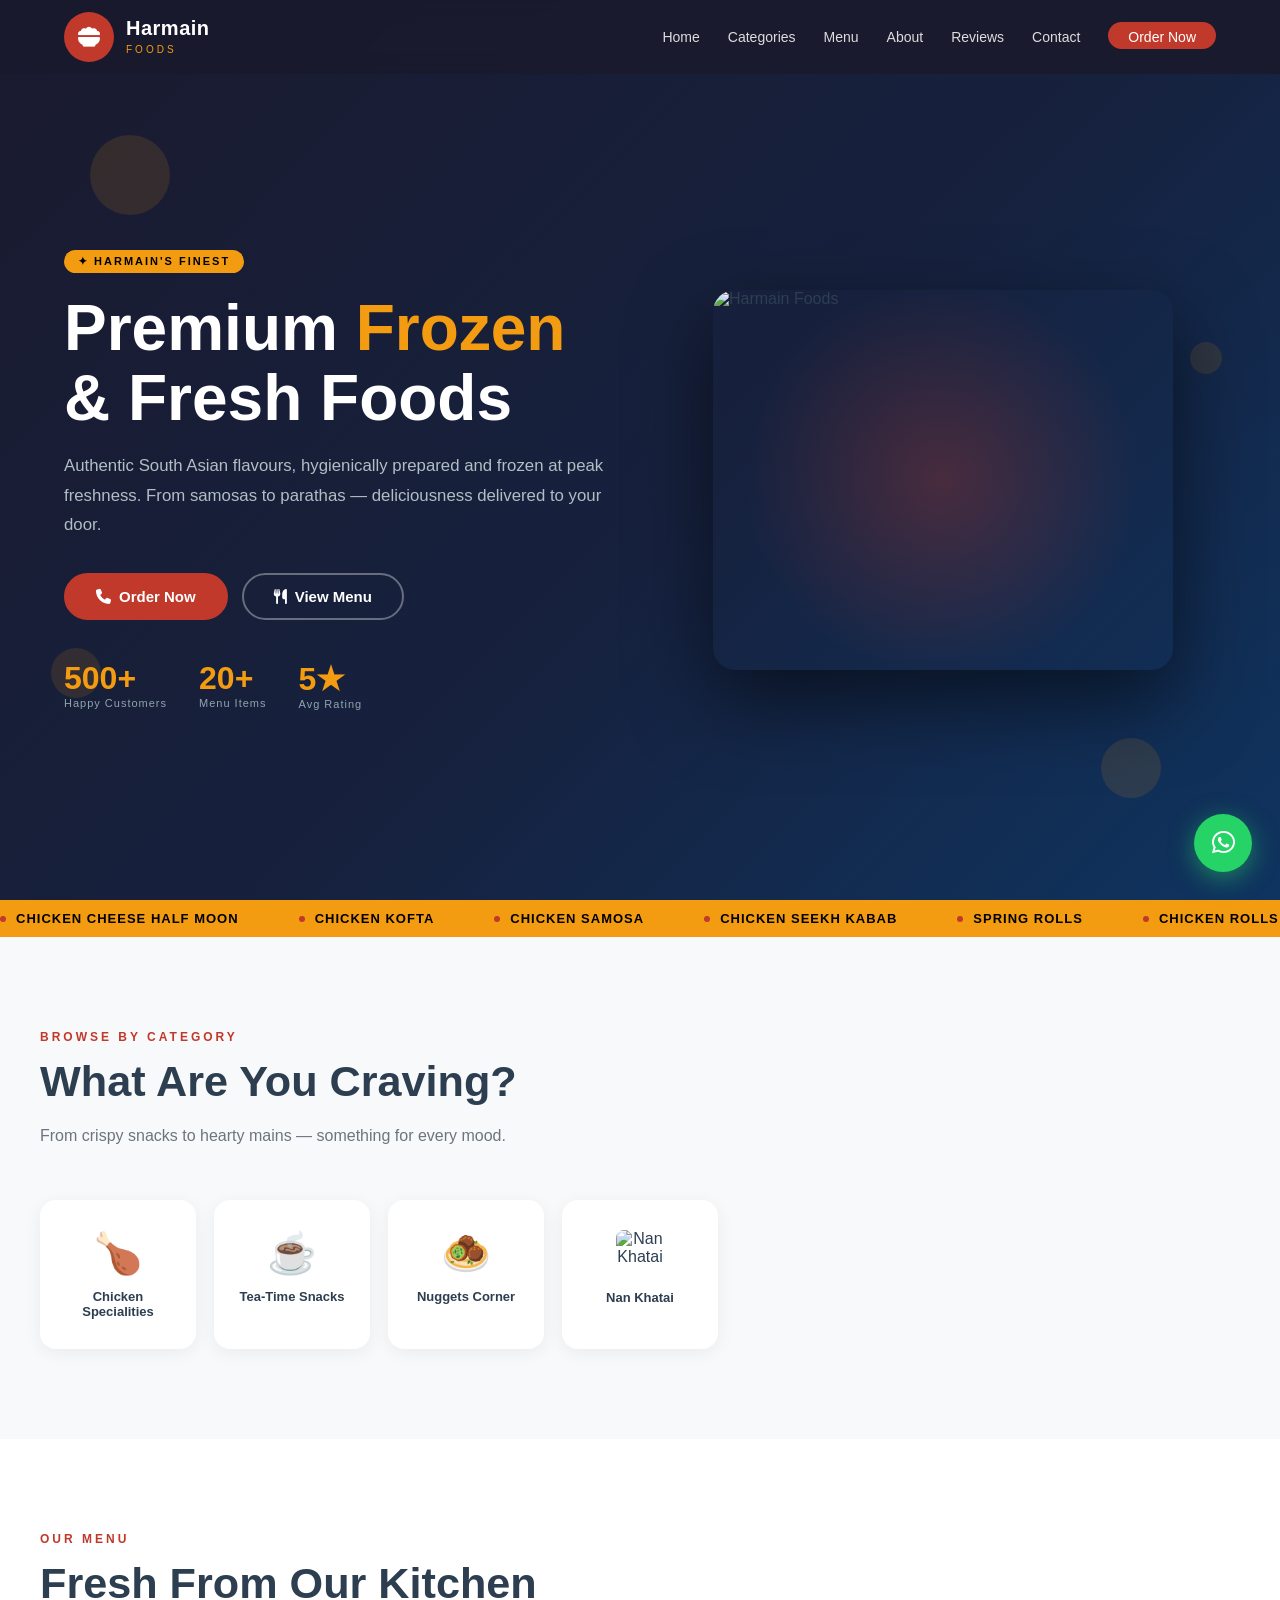
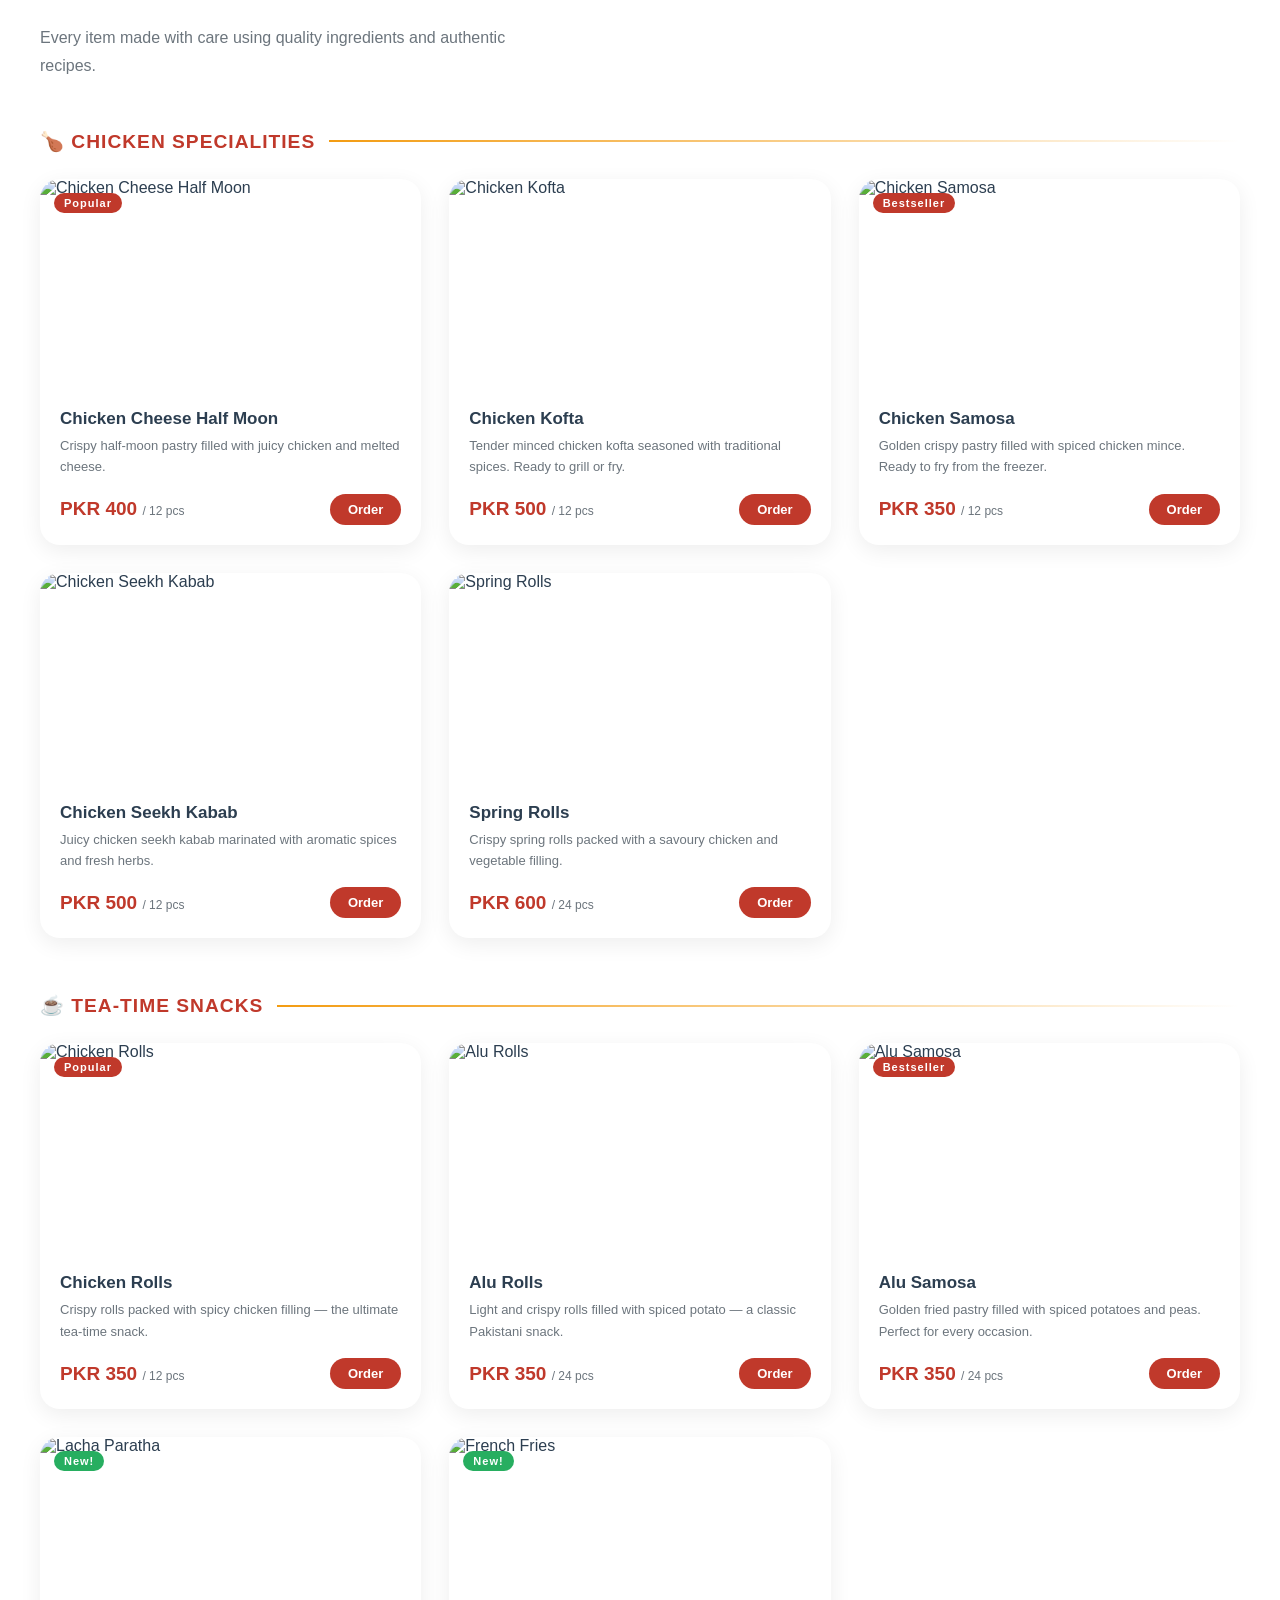
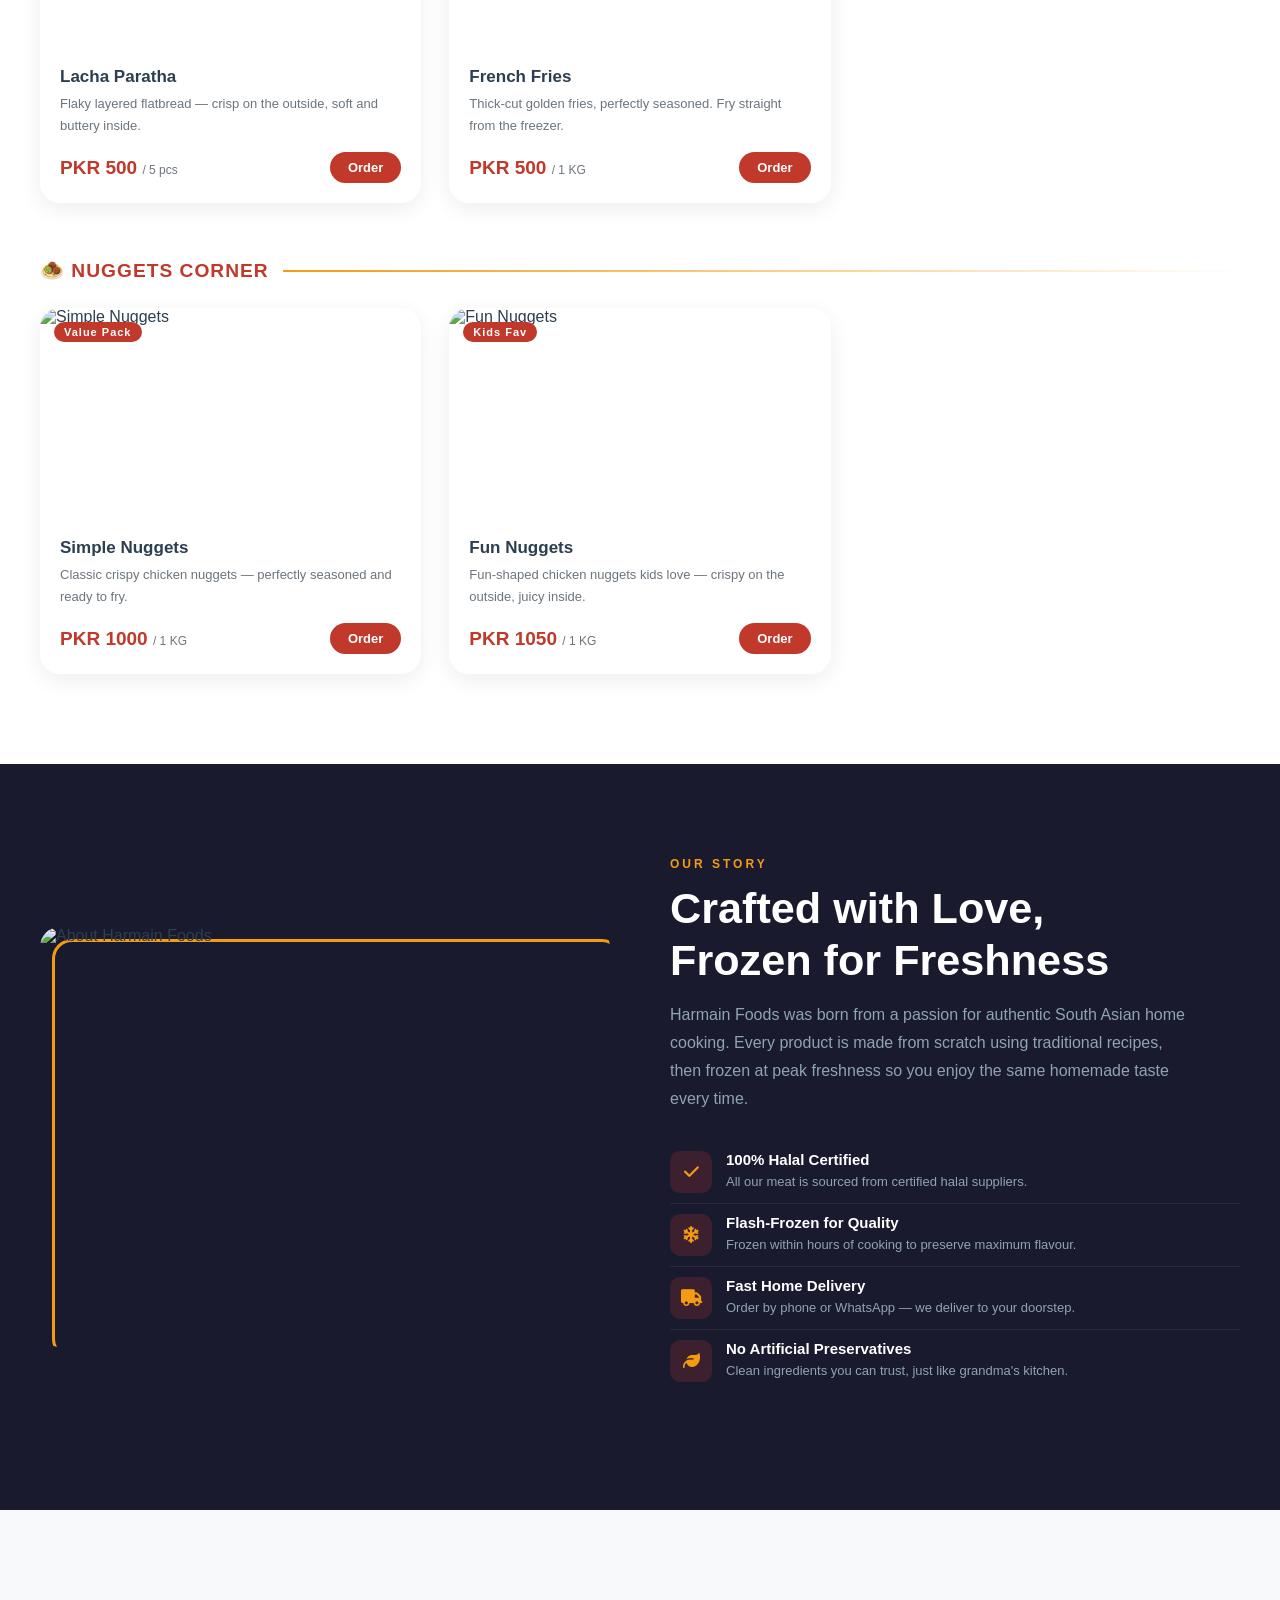
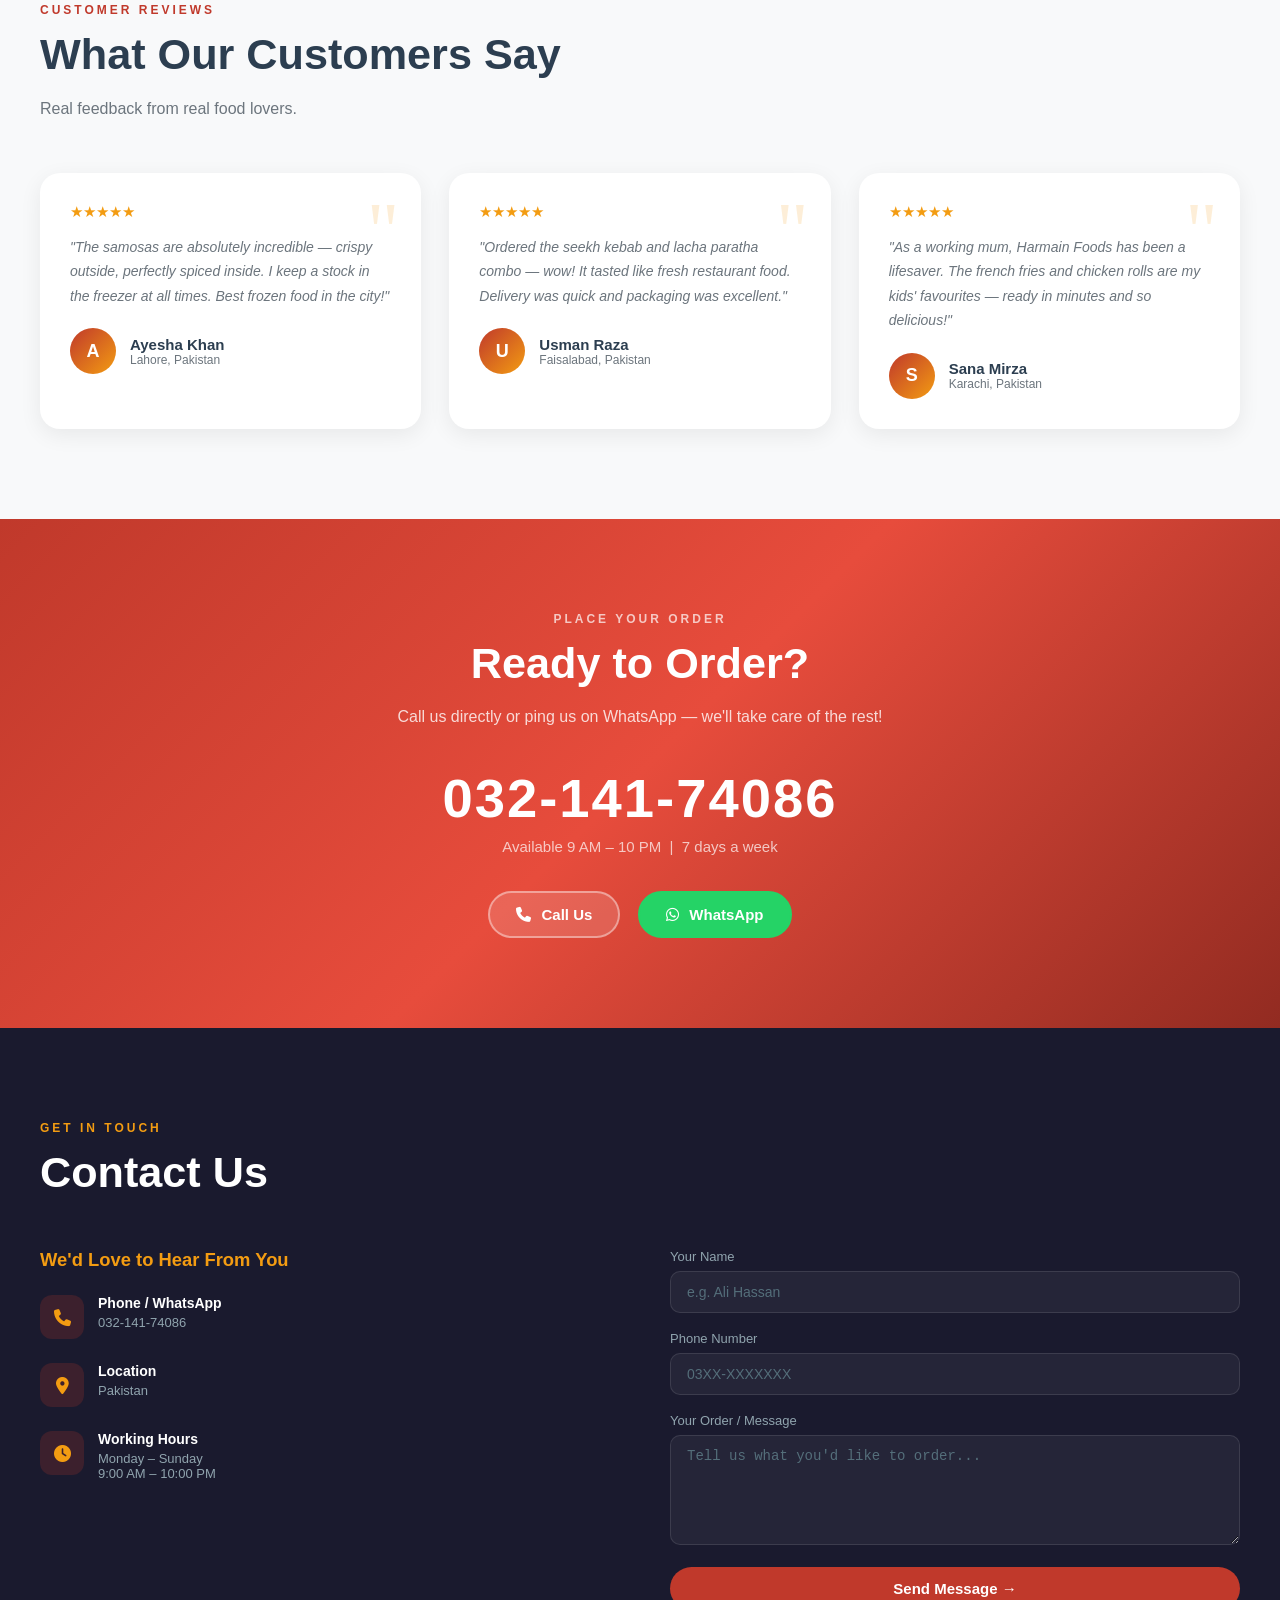
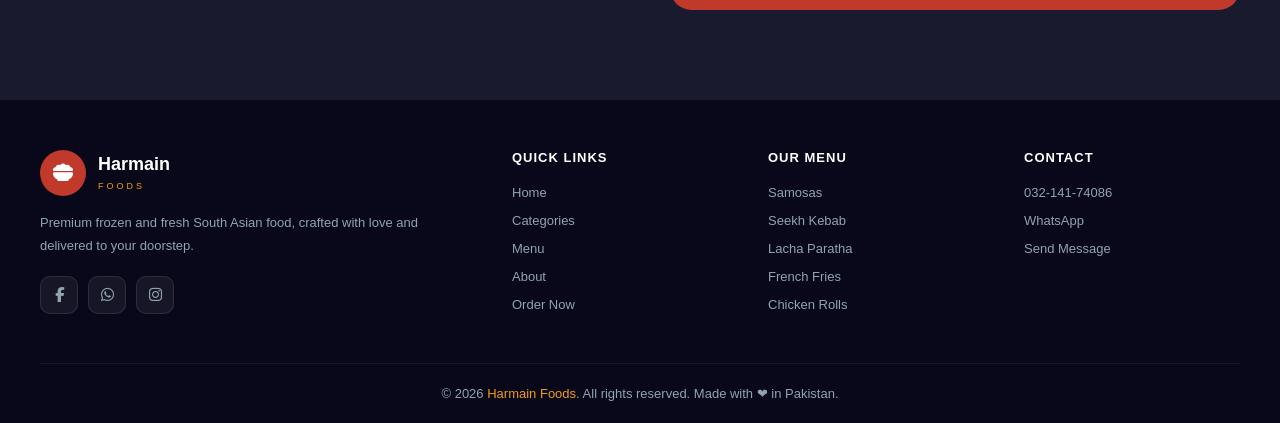
==== commit 3e1a7f42: "Add Nan Khatai as 4th category in Browse by Category" ====
--- a/index.html
+++ b/index.html
@@ -446,6 +446,7 @@
       <div class="cat-card"><span class="cat-icon">&#127831;</span><div class="cat-name">Chicken Specialities</div></div>
       <div class="cat-card"><span class="cat-icon">&#9749;</span><div class="cat-name">Tea-Time Snacks</div></div>
       <div class="cat-card"><span class="cat-icon">&#129478;</span><div class="cat-name">Nuggets Corner</div></div>
+      <div class="cat-card"><img src="https://encrypted-tbn0.gstatic.com/images?q=tbn:ANd9GcTh4qv1nrKs4S5t3DUIopq0pVMY2Ebiut7jQh367SJgoA&s=10" alt="Nan Khatai" style="width:48px;height:48px;object-fit:cover;border-radius:8px;margin:0 auto 12px;display:block;"/><div class="cat-name">Nan Khatai</div></div>
     </div>
   </div>
 </section>
@@ -464,7 +465,7 @@
       <div class="menu-grid">
         <div class="menu-card">
           <div class="menu-img-wrap">
-            <img src="https://images.unsplash.com/photo-1601050690597-df0568f70950?w=600&q=80" alt="Chicken Cheese Half Moon" loading="lazy"/>
+            <img src="https://encrypted-tbn0.gstatic.com/images?q=tbn:ANd9GcSq7syElDj2Z9aa4XxkvFePDGxQjr0PjauUMBeyJ1oxMA&s=10" alt="Chicken Cheese Half Moon" loading="lazy" style="object-fit:cover;width:100%;height:100%;"/>
             <span class="menu-badge">Popular</span>
           </div>
           <div class="menu-body">
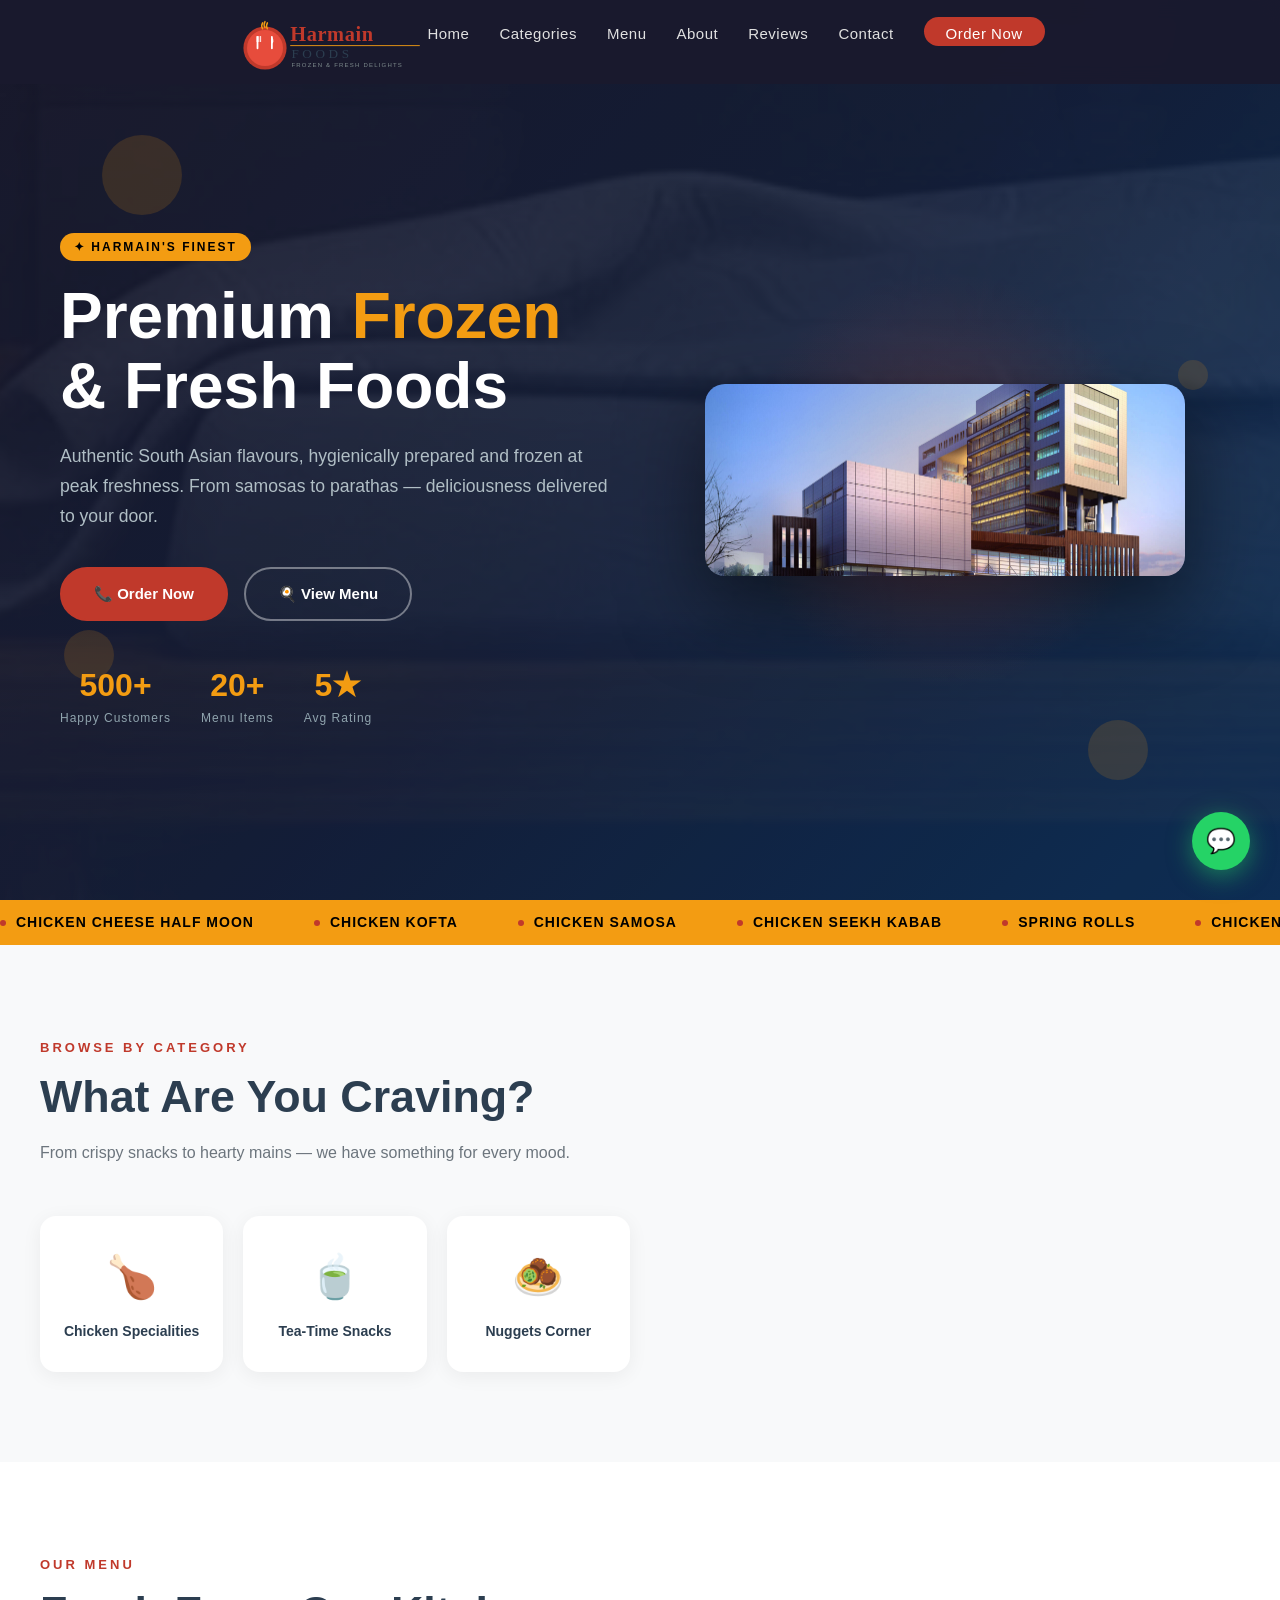
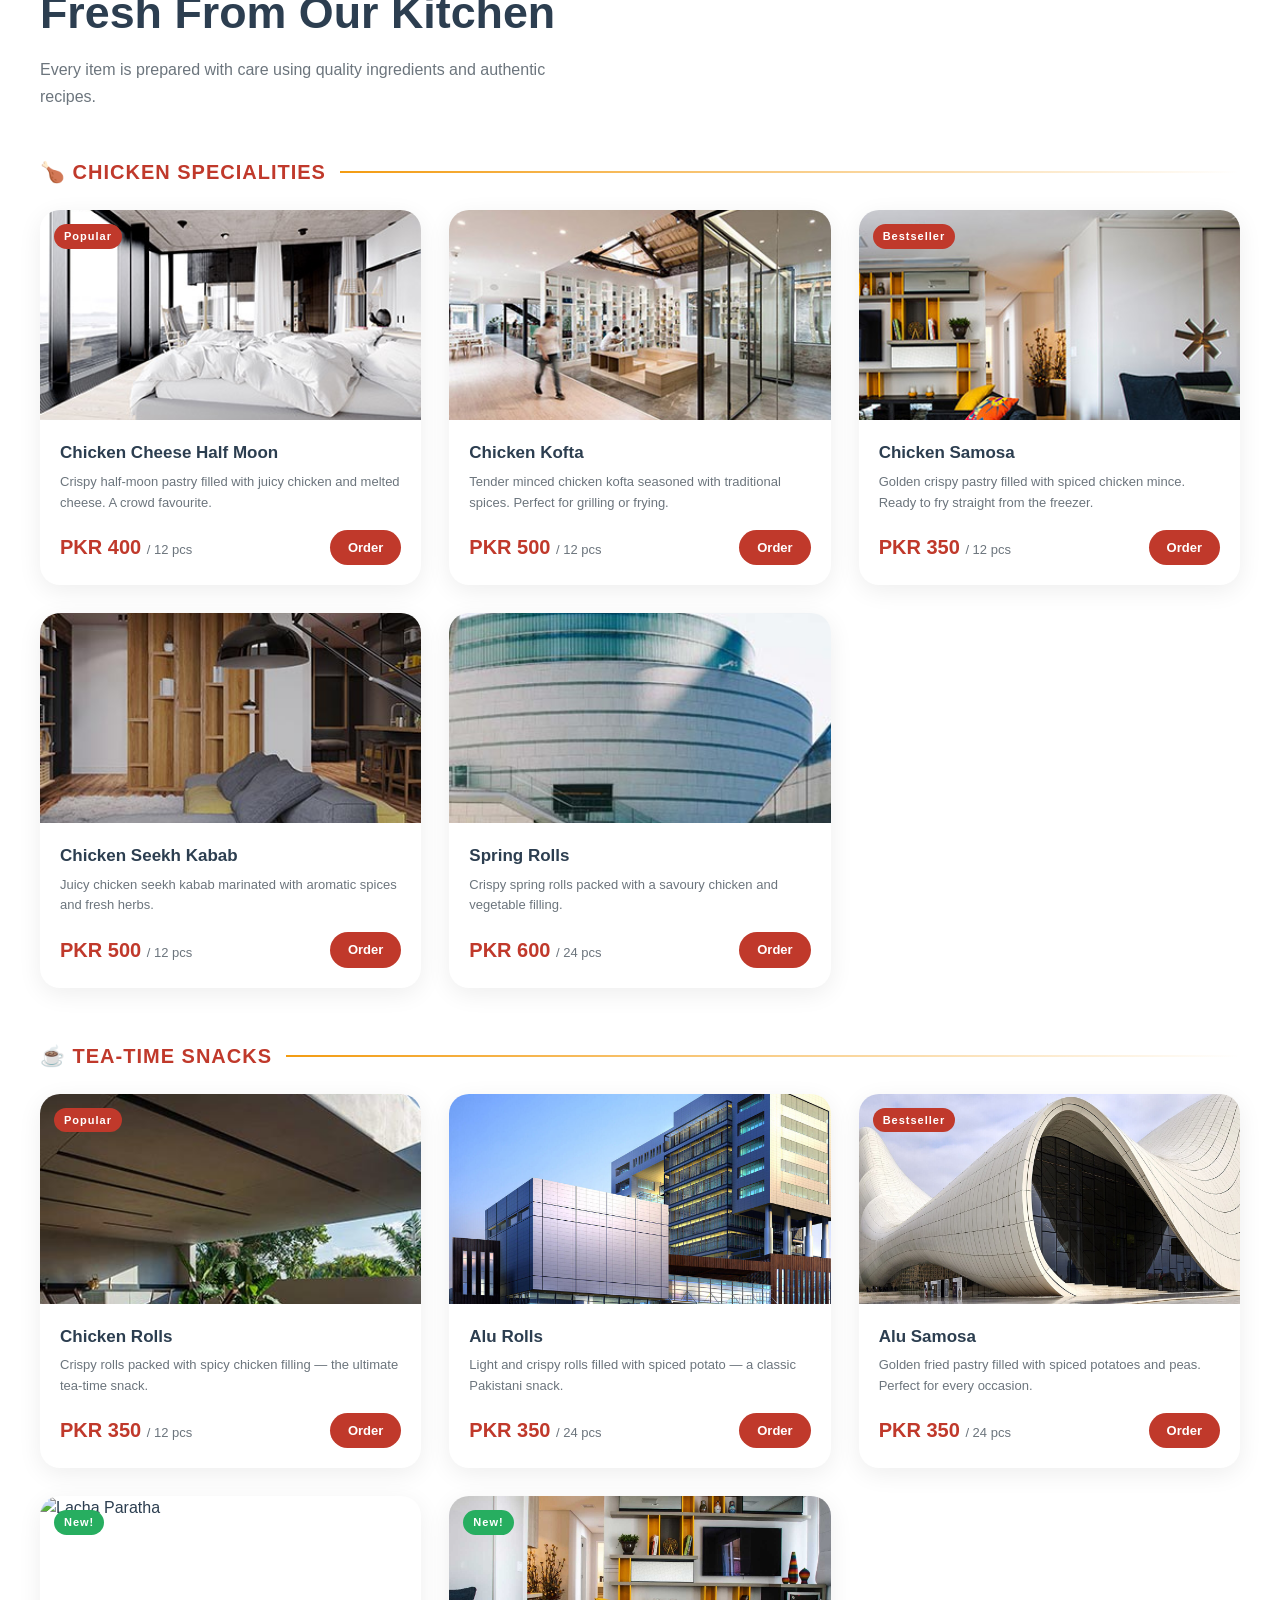
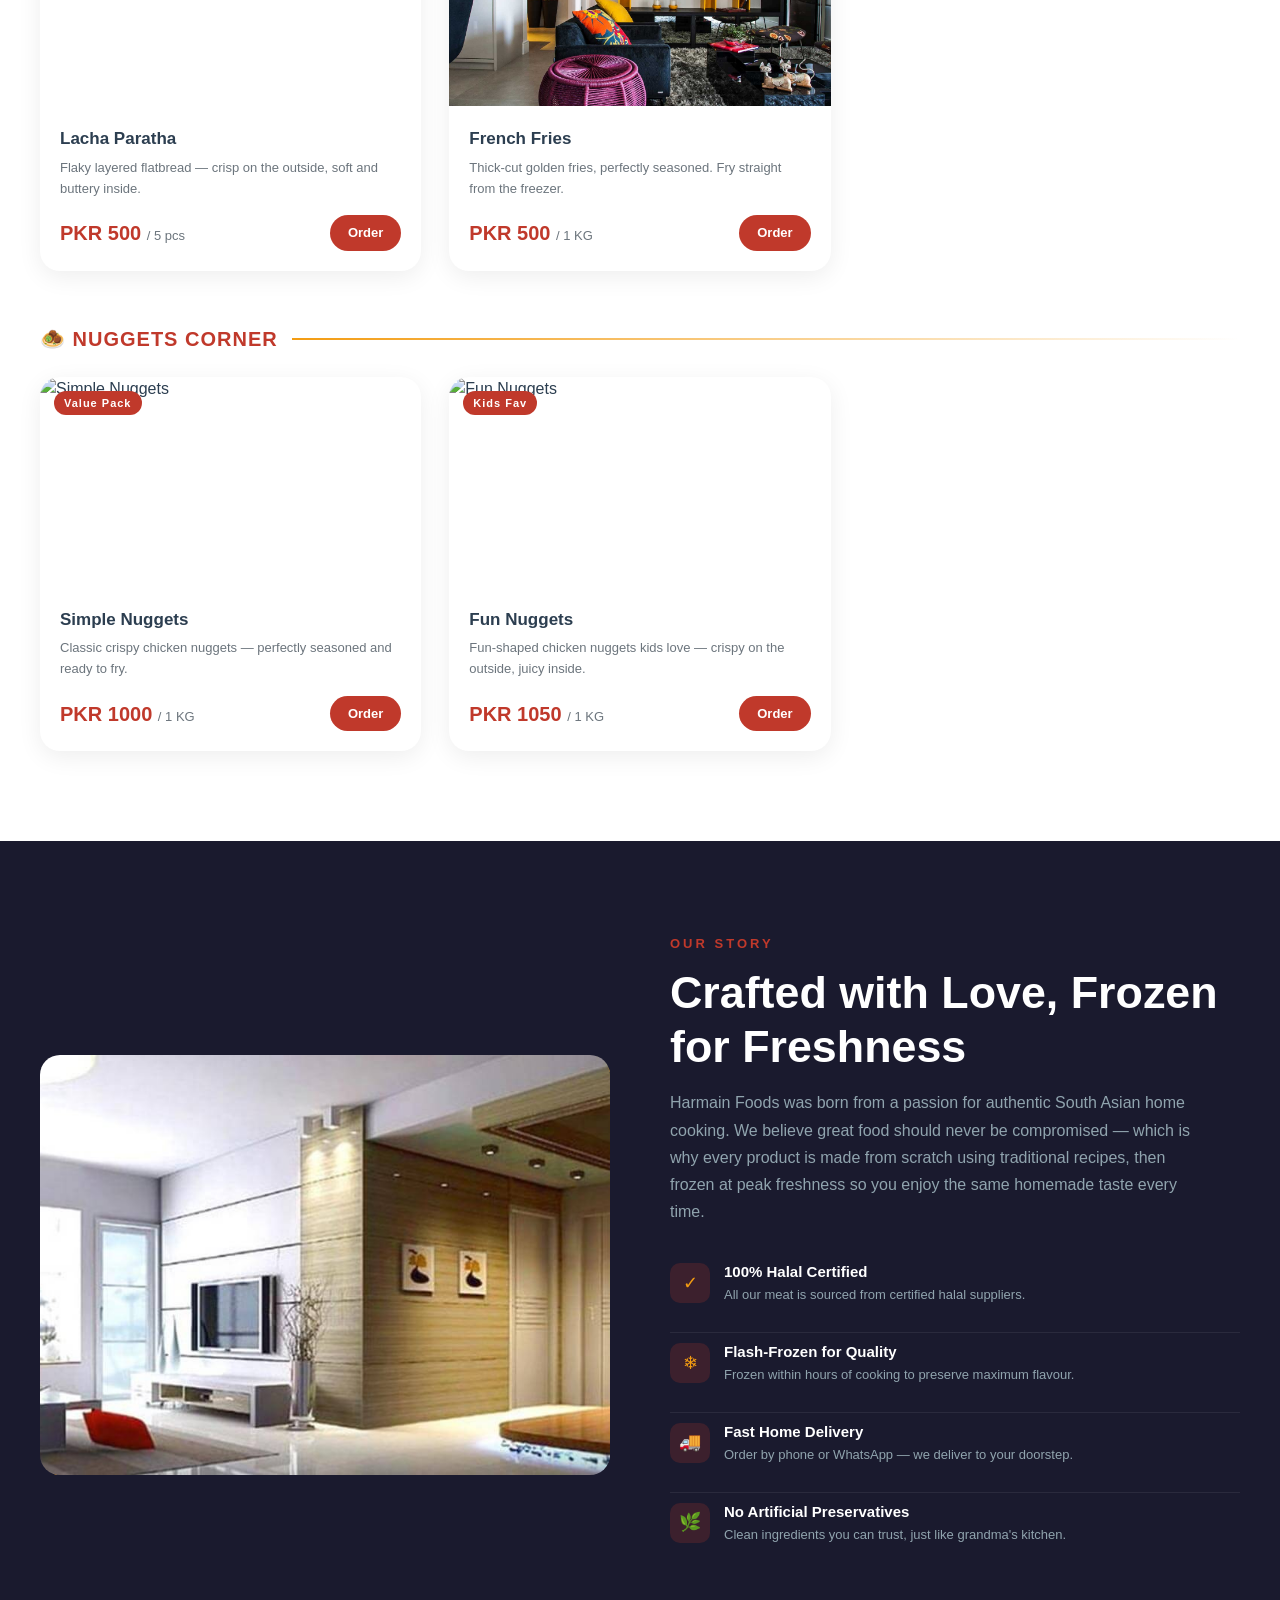
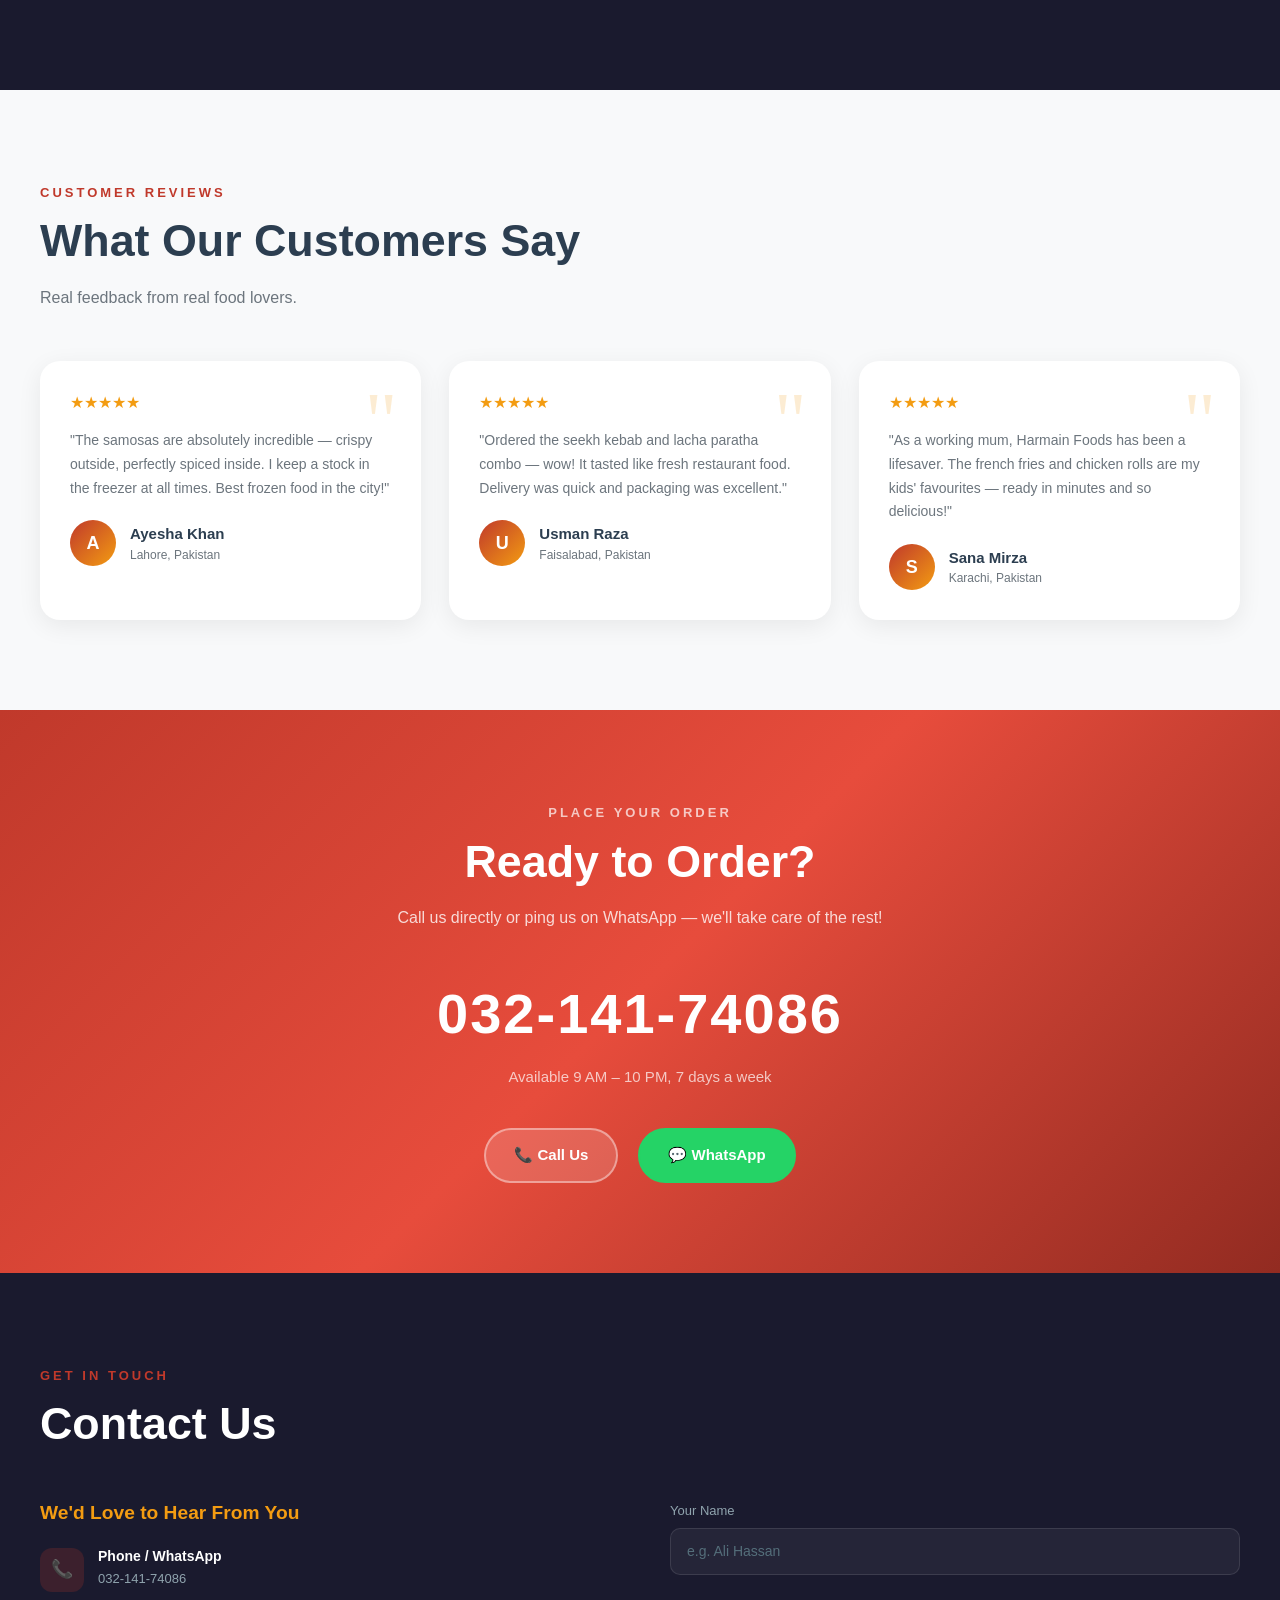
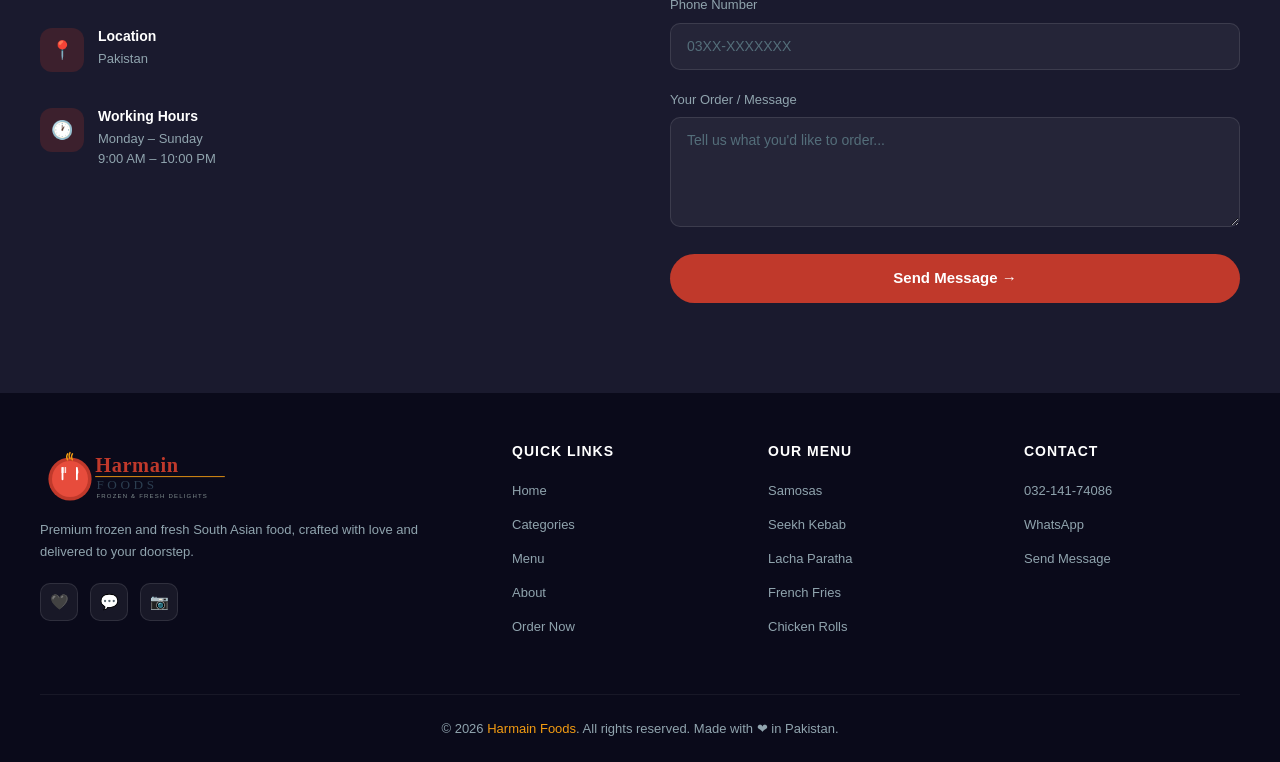
==== commit ea0f4b62: "Merge 826d44e8b15a4253ca62b451ba0685bdb275e32a into f1f46e969ef40b1f78c7d07a118c1dddde353833" ====
--- a/index.html
+++ b/index.html
@@ -4,322 +4,432 @@
   <meta charset="UTF-8" />
   <meta name="viewport" content="width=device-width, initial-scale=1.0" />
   <title>Harmain Foods – Frozen &amp; Fresh Delights</title>
-  <link rel="stylesheet" href="https://cdnjs.cloudflare.com/ajax/libs/font-awesome/6.5.0/css/all.min.css" />
+  <link rel="icon" type="image/png" href="images/favicon.png" />
+
+  <!-- Bootstrap -->
+  <link rel="stylesheet" href="css/bootstrap.min.css" />
+  <!-- Font Awesome -->
+  <link rel="stylesheet" href="css/font-awesome.min.css" />
+  <!-- Owl Carousel -->
+  <link rel="stylesheet" href="css/owl.carousel.css" />
+  <!-- Animate -->
+  <link rel="stylesheet" href="css/animate.css" />
+
   <style>
+    /* ===== CSS Variables ===== */
     :root {
       --red:    #c0392b;
       --red-dk: #922b21;
       --gold:   #f39c12;
       --dark:   #1a1a2e;
+      --card:   #16213e;
       --light:  #f8f9fa;
       --text:   #2c3e50;
       --muted:  #6c757d;
     }
+
+    /* ===== Reset & Base ===== */
     *, *::before, *::after { box-sizing: border-box; margin: 0; padding: 0; }
     html { scroll-behavior: smooth; }
     body { font-family: 'Segoe UI', Arial, sans-serif; color: var(--text); background: #fff; }
     img  { max-width: 100%; display: block; }
     a    { text-decoration: none; transition: color .3s; }
 
-    /* NAVBAR */
+    /* ===== NAVBAR ===== */
     .navbar {
       position: fixed; top: 0; left: 0; width: 100%; z-index: 1000;
-      background: rgba(26,26,46,.97); backdrop-filter: blur(10px);
-      padding: 12px 0; transition: box-shadow .4s;
-    }
-    .navbar.scrolled { box-shadow: 0 4px 20px rgba(0,0,0,.5); }
+      background: rgba(26,26,46,.95); backdrop-filter: blur(10px);
+      padding: 12px 0; transition: background .4s, box-shadow .4s;
+    }
+    .navbar.scrolled { box-shadow: 0 4px 20px rgba(0,0,0,.4); }
     .navbar-inner {
       max-width: 1200px; margin: 0 auto;
-      display: flex; align-items: center; justify-content: space-between; padding: 0 24px;
-    }
-    .nav-logo { display:flex; align-items:center; gap:12px; }
-    .nav-logo-icon {
-      width:50px; height:50px; background:var(--red); border-radius:50%;
-      display:flex; align-items:center; justify-content:center;
-      font-size:22px; color:#fff; flex-shrink:0;
-    }
-    .nav-logo-text { line-height:1.1; }
-    .nav-logo-text strong { display:block; font-size:20px; font-weight:900; color:#fff; letter-spacing:.5px; }
-    .nav-logo-text span   { font-size:10px; color:var(--gold); letter-spacing:3px; text-transform:uppercase; }
-    .nav-links { display:flex; gap:28px; list-style:none; }
-    .nav-links a { color:#ddd; font-size:14px; font-weight:500; padding-bottom:4px; border-bottom:2px solid transparent; }
-    .nav-links a:hover { color:var(--gold); border-color:var(--gold); }
-    .nav-cta { background:var(--red)!important; color:#fff!important; padding:7px 20px; border-radius:25px; border-bottom:none!important; }
-    .nav-cta:hover { background:var(--red-dk)!important; }
-    .nav-toggle { display:none; background:none; border:none; cursor:pointer; }
-    .nav-toggle span { display:block; width:26px; height:3px; background:#fff; margin:5px 0; border-radius:2px; }
-
-    /* HERO */
+      display: flex; align-items: center; justify-content: space-between;
+      padding: 0 20px;
+    }
+    .nav-logo img { height: 60px; width: auto; }
+    .nav-links { display: flex; gap: 30px; list-style: none; }
+    .nav-links a {
+      color: #e0e0e0; font-size: 15px; font-weight: 500;
+      letter-spacing: .5px; padding-bottom: 4px;
+      border-bottom: 2px solid transparent;
+    }
+    .nav-links a:hover { color: var(--gold); border-color: var(--gold); }
+    .nav-cta {
+      background: var(--red); color: #fff !important;
+      padding: 8px 22px; border-radius: 25px;
+      border-bottom: none !important;
+    }
+    .nav-cta:hover { background: var(--red-dk) !important; color: #fff !important; }
+    .nav-toggle { display: none; background: none; border: none; cursor: pointer; }
+    .nav-toggle span {
+      display: block; width: 26px; height: 3px;
+      background: #fff; margin: 5px 0; border-radius: 2px;
+      transition: transform .3s;
+    }
+
+    /* ===== HERO ===== */
     .hero {
-      min-height:100vh;
-      background:linear-gradient(135deg,#1a1a2e 0%,#16213e 55%,#0f3460 100%);
-      display:flex; align-items:center; position:relative; overflow:hidden;
-    }
-    .hero-bg {
-      position:absolute; inset:0;
-      background:url('https://images.unsplash.com/photo-1567620905732-2d1ec7ab7445?w=1600') center/cover no-repeat;
-      opacity:.08;
+      min-height: 100vh;
+      background: linear-gradient(135deg, #1a1a2e 0%, #16213e 50%, #0f3460 100%);
+      display: flex; align-items: center; position: relative; overflow: hidden;
+    }
+    .hero::before {
+      content: '';
+      position: absolute; inset: 0;
+      background: url('images/bg/1.jpg') center/cover no-repeat;
+      opacity: .12;
+    }
+    .hero-particles {
+      position: absolute; inset: 0; pointer-events: none;
     }
     .particle {
-      position:absolute; border-radius:50%; background:var(--gold); opacity:.12;
-      animation:float 6s ease-in-out infinite;
-    }
-    @keyframes float { 0%,100%{transform:translateY(0) scale(1)} 50%{transform:translateY(-28px) scale(1.1)} }
+      position: absolute; border-radius: 50%;
+      background: var(--gold); opacity: .15;
+      animation: float 6s ease-in-out infinite;
+    }
+    @keyframes float {
+      0%,100% { transform: translateY(0) scale(1); }
+      50%      { transform: translateY(-30px) scale(1.1); }
+    }
     .hero-content {
-      max-width:1200px; margin:0 auto; padding:130px 24px 70px;
-      display:grid; grid-template-columns:1fr 1fr; gap:60px; align-items:center;
-      position:relative; z-index:1;
+      max-width: 1200px; margin: 0 auto; padding: 120px 20px 60px;
+      display: grid; grid-template-columns: 1fr 1fr; gap: 60px; align-items: center;
+      position: relative; z-index: 1;
     }
     .hero-badge {
-      display:inline-block; background:var(--gold); color:#000;
-      font-size:11px; font-weight:800; letter-spacing:2px;
-      padding:5px 14px; border-radius:20px; margin-bottom:20px; text-transform:uppercase;
-    }
-    .hero-title { font-size:clamp(2.4rem,5vw,4rem); font-weight:900; line-height:1.1; color:#fff; margin-bottom:18px; }
-    .hero-title span { color:var(--gold); }
-    .hero-sub  { font-size:1.05rem; color:#b0bec5; line-height:1.75; margin-bottom:34px; }
-    .hero-actions { display:flex; gap:14px; flex-wrap:wrap; }
-    .btn-red {
-      background:var(--red); color:#fff; padding:13px 30px; border-radius:50px;
-      font-size:15px; font-weight:700; border:2px solid var(--red);
-      display:inline-flex; align-items:center; gap:8px;
-      transition:background .3s,transform .2s,box-shadow .3s;
-    }
-    .btn-red:hover { background:var(--red-dk); border-color:var(--red-dk); transform:translateY(-2px); box-shadow:0 8px 24px rgba(192,57,43,.4); color:#fff; }
-    .btn-outline {
-      background:transparent; color:#fff; padding:13px 30px; border-radius:50px;
-      font-size:15px; font-weight:700; border:2px solid rgba(255,255,255,.35);
-      display:inline-flex; align-items:center; gap:8px;
-      transition:border-color .3s,background .3s,transform .2s;
-    }
-    .btn-outline:hover { border-color:var(--gold); color:var(--gold); background:rgba(243,156,18,.08); transform:translateY(-2px); }
-    .hero-stats { display:flex; gap:32px; margin-top:40px; }
-    .stat-num   { font-size:2rem; font-weight:900; color:var(--gold); }
-    .stat-label { font-size:11px; color:#90a4ae; letter-spacing:1px; }
-    .hero-img-wrap { position:relative; display:flex; align-items:center; justify-content:center; }
-    .hero-img-wrap::before {
-      content:''; position:absolute; width:400px; height:400px; border-radius:50%;
-      background:radial-gradient(circle,rgba(192,57,43,.3) 0%,transparent 70%);
+      display: inline-block; background: var(--gold); color: #000;
+      font-size: 12px; font-weight: 700; letter-spacing: 2px;
+      padding: 5px 14px; border-radius: 20px; margin-bottom: 20px; text-transform: uppercase;
+    }
+    .hero-title {
+      font-size: clamp(2.4rem, 5vw, 4rem); font-weight: 900;
+      line-height: 1.1; color: #fff; margin-bottom: 20px;
+    }
+    .hero-title span { color: var(--gold); }
+    .hero-sub {
+      font-size: 1.1rem; color: #b0bec5; line-height: 1.7; margin-bottom: 35px;
+    }
+    .hero-actions { display: flex; gap: 16px; flex-wrap: wrap; }
+    .btn-primary-hf {
+      background: var(--red); color: #fff;
+      padding: 14px 32px; border-radius: 50px; font-size: 15px; font-weight: 600;
+      border: 2px solid var(--red); cursor: pointer;
+      transition: background .3s, transform .2s, box-shadow .3s;
+      display: inline-flex; align-items: center; gap: 8px;
+    }
+    .btn-primary-hf:hover {
+      background: var(--red-dk); border-color: var(--red-dk);
+      transform: translateY(-2px); box-shadow: 0 8px 24px rgba(192,57,43,.4);
+      color: #fff;
+    }
+    .btn-outline-hf {
+      background: transparent; color: #fff;
+      padding: 14px 32px; border-radius: 50px; font-size: 15px; font-weight: 600;
+      border: 2px solid rgba(255,255,255,.4); cursor: pointer;
+      transition: border-color .3s, background .3s, transform .2s;
+      display: inline-flex; align-items: center; gap: 8px;
+    }
+    .btn-outline-hf:hover {
+      border-color: var(--gold); color: var(--gold); background: rgba(243,156,18,.08);
+      transform: translateY(-2px);
+    }
+    .hero-image-wrap {
+      position: relative; display: flex; align-items: center; justify-content: center;
+    }
+    .hero-image-wrap::before {
+      content: '';
+      position: absolute; width: 420px; height: 420px; border-radius: 50%;
+      background: radial-gradient(circle, rgba(192,57,43,.25) 0%, transparent 70%);
     }
     .hero-img {
-      width:100%; max-width:460px; border-radius:22px;
-      box-shadow:0 30px 80px rgba(0,0,0,.55);
-      animation:heroFloat 4s ease-in-out infinite; object-fit:cover; height:380px;
-    }
-    @keyframes heroFloat { 0%,100%{transform:translateY(0)} 50%{transform:translateY(-14px)} }
-
-    /* TICKER */
-    .ticker { background:var(--gold); overflow:hidden; padding:11px 0; }
+      width: 100%; max-width: 480px; border-radius: 20px;
+      box-shadow: 0 30px 80px rgba(0,0,0,.5);
+      animation: heroFloat 4s ease-in-out infinite;
+    }
+    @keyframes heroFloat {
+      0%,100% { transform: translateY(0); }
+      50%      { transform: translateY(-14px); }
+    }
+    .hero-stats {
+      display: flex; gap: 30px; margin-top: 40px;
+    }
+    .stat { text-align: center; }
+    .stat-num { font-size: 2rem; font-weight: 800; color: var(--gold); }
+    .stat-label { font-size: 12px; color: #90a4ae; letter-spacing: 1px; }
+
+    /* ===== SECTION COMMON ===== */
+    section { padding: 90px 20px; }
+    .section-inner { max-width: 1200px; margin: 0 auto; }
+    .section-tag {
+      display: inline-block; color: var(--red); font-size: 13px; font-weight: 700;
+      letter-spacing: 3px; text-transform: uppercase; margin-bottom: 12px;
+    }
+    .section-title {
+      font-size: clamp(1.8rem, 4vw, 2.8rem); font-weight: 800;
+      color: var(--text); margin-bottom: 16px; line-height: 1.2;
+    }
+    .section-desc { font-size: 1rem; color: var(--muted); max-width: 540px; line-height: 1.7; }
+    .section-header { margin-bottom: 50px; }
+
+    /* ===== TICKER ===== */
+    .ticker {
+      background: var(--gold); overflow: hidden; padding: 12px 0;
+    }
     .ticker-track {
-      display:flex; gap:60px; white-space:nowrap;
-      animation:ticker 24s linear infinite;
-    }
-    @keyframes ticker { from{transform:translateX(0)} to{transform:translateX(-50%)} }
-    .ticker-item { font-size:13px; font-weight:800; color:#000; letter-spacing:1px; text-transform:uppercase; display:flex; align-items:center; gap:10px; }
-    .ticker-dot  { width:6px; height:6px; background:var(--red); border-radius:50%; flex-shrink:0; }
-
-    /* SECTIONS */
-    section { padding:90px 24px; }
-    .section-inner { max-width:1200px; margin:0 auto; }
-    .section-tag {
-      display:inline-block; color:var(--red); font-size:12px; font-weight:800;
-      letter-spacing:3px; text-transform:uppercase; margin-bottom:12px;
-    }
-    .section-title { font-size:clamp(1.8rem,4vw,2.7rem); font-weight:900; color:var(--text); margin-bottom:14px; line-height:1.2; }
-    .section-desc  { font-size:1rem; color:var(--muted); max-width:520px; line-height:1.75; }
-    .section-header { margin-bottom:50px; }
-
-    /* CATEGORIES */
-    #categories { background:var(--light); }
-    .cat-grid { display:grid; grid-template-columns:repeat(auto-fill,minmax(150px,1fr)); gap:18px; }
+      display: flex; gap: 60px; white-space: nowrap;
+      animation: ticker 22s linear infinite;
+    }
+    @keyframes ticker {
+      from { transform: translateX(0); }
+      to   { transform: translateX(-50%); }
+    }
+    .ticker-item {
+      font-size: 14px; font-weight: 700; color: #000; letter-spacing: 1px; text-transform: uppercase;
+      display: flex; align-items: center; gap: 10px;
+    }
+    .ticker-dot { width: 6px; height: 6px; background: var(--red); border-radius: 50%; }
+
+    /* ===== CATEGORIES ===== */
+    #categories { background: var(--light); }
+    .cat-grid {
+      display: grid; grid-template-columns: repeat(auto-fill, minmax(160px,1fr)); gap: 20px;
+    }
     .cat-card {
-      background:#fff; border-radius:16px; padding:28px 14px; text-align:center; cursor:pointer;
-      box-shadow:0 4px 18px rgba(0,0,0,.06); transition:transform .3s,box-shadow .3s,border-color .3s;
-      border:2px solid transparent;
-    }
-    .cat-card:hover { transform:translateY(-6px); box-shadow:0 14px 36px rgba(0,0,0,.12); border-color:var(--gold); }
-    .cat-icon { font-size:2.5rem; margin-bottom:12px; display:block; }
-    .cat-name { font-size:13px; font-weight:700; color:var(--text); }
-
-    /* MENU */
-    .menu-grid { display:grid; grid-template-columns:repeat(auto-fill,minmax(280px,1fr)); gap:28px; }
+      background: #fff; border-radius: 16px; padding: 28px 16px;
+      text-align: center; cursor: pointer;
+      box-shadow: 0 4px 20px rgba(0,0,0,.06);
+      transition: transform .3s, box-shadow .3s;
+      border: 2px solid transparent;
+    }
+    .cat-card:hover {
+      transform: translateY(-6px);
+      box-shadow: 0 12px 36px rgba(0,0,0,.12);
+      border-color: var(--gold);
+    }
+    .cat-icon {
+      font-size: 2.6rem; margin-bottom: 12px; display: block;
+    }
+    .cat-name { font-size: 14px; font-weight: 600; color: var(--text); }
+
+    /* ===== MENU ===== */
+    .menu-grid {
+      display: grid; grid-template-columns: repeat(auto-fill, minmax(280px,1fr)); gap: 28px;
+    }
     .menu-card {
-      background:#fff; border-radius:20px; overflow:hidden;
-      box-shadow:0 6px 22px rgba(0,0,0,.07); transition:transform .3s,box-shadow .3s;
-    }
-    .menu-card:hover { transform:translateY(-8px); box-shadow:0 22px 52px rgba(0,0,0,.14); }
-    .menu-img-wrap { position:relative; overflow:hidden; height:210px; }
-    .menu-img-wrap img { width:100%; height:100%; object-fit:cover; transition:transform .5s; }
-    .menu-card:hover .menu-img-wrap img { transform:scale(1.08); }
+      background: #fff; border-radius: 20px; overflow: hidden;
+      box-shadow: 0 6px 24px rgba(0,0,0,.07);
+      transition: transform .3s, box-shadow .3s;
+      position: relative;
+    }
+    .menu-card:hover {
+      transform: translateY(-8px);
+      box-shadow: 0 20px 50px rgba(0,0,0,.14);
+    }
+    .menu-img-wrap { position: relative; overflow: hidden; height: 210px; }
+    .menu-img-wrap img { width: 100%; height: 100%; object-fit: cover; transition: transform .5s; }
+    .menu-card:hover .menu-img-wrap img { transform: scale(1.08); }
     .menu-badge {
-      position:absolute; top:14px; left:14px; background:var(--red); color:#fff;
-      font-size:11px; font-weight:800; padding:4px 10px; border-radius:20px; letter-spacing:1px;
-    }
-    .menu-badge.new { background:#27ae60; }
-    .menu-body { padding:20px; }
-    .menu-name  { font-size:17px; font-weight:800; color:var(--text); margin-bottom:6px; }
-    .menu-desc  { font-size:13px; color:var(--muted); line-height:1.65; margin-bottom:16px; }
-    .menu-footer { display:flex; align-items:center; justify-content:space-between; }
-    .menu-price { font-size:19px; font-weight:900; color:var(--red); }
-    .menu-price span { font-size:12px; font-weight:400; color:var(--muted); }
+      position: absolute; top: 14px; left: 14px;
+      background: var(--red); color: #fff; font-size: 11px; font-weight: 700;
+      padding: 4px 10px; border-radius: 20px; letter-spacing: 1px;
+    }
+    .menu-badge.new { background: #27ae60; }
+    .menu-body { padding: 20px; }
+    .menu-name { font-size: 17px; font-weight: 700; color: var(--text); margin-bottom: 6px; }
+    .menu-desc { font-size: 13px; color: var(--muted); line-height: 1.6; margin-bottom: 16px; }
+    .menu-footer { display: flex; align-items: center; justify-content: space-between; }
+    .menu-price { font-size: 20px; font-weight: 800; color: var(--red); }
+    .menu-price span { font-size: 13px; font-weight: 400; color: var(--muted); }
     .btn-order {
-      background:var(--red); color:#fff; border:none;
-      padding:8px 18px; border-radius:25px; font-size:13px; font-weight:700;
-      cursor:pointer; transition:background .3s;
-    }
-    .btn-order:hover { background:var(--red-dk); }
-
-    /* ABOUT */
-    #about { background:var(--dark); }
-    #about .section-tag  { color:var(--gold); }
-    #about .section-title { color:#fff; }
-    #about .section-desc  { color:#90a4ae; }
-    .about-grid { display:grid; grid-template-columns:1fr 1fr; gap:60px; align-items:center; }
-    .about-img { border-radius:20px; overflow:hidden; position:relative; }
-    .about-img img { width:100%; height:420px; object-fit:cover; }
+      background: var(--red); color: #fff; border: none;
+      padding: 8px 18px; border-radius: 25px; font-size: 13px; font-weight: 600;
+      cursor: pointer; transition: background .3s;
+    }
+    .btn-order:hover { background: var(--red-dk); }
+
+    /* ===== ABOUT ===== */
+    #about { background: var(--dark); color: #fff; }
+    #about .section-title { color: #fff; }
+    #about .section-desc { color: #90a4ae; }
+    .about-grid {
+      display: grid; grid-template-columns: 1fr 1fr; gap: 60px; align-items: center;
+    }
+    .about-img {
+      border-radius: 20px; overflow: hidden; position: relative;
+    }
+    .about-img img {
+      width: 100%; height: 420px; object-fit: cover;
+    }
     .about-img::after {
-      content:''; position:absolute; inset:0;
-      border:3px solid var(--gold); border-radius:20px;
-      transform:translate(12px,12px); z-index:-1;
-    }
-    .feature-list { list-style:none; margin:28px 0; }
+      content: '';
+      position: absolute; inset: 0;
+      border: 3px solid var(--gold); border-radius: 20px;
+      transform: translate(12px,12px); z-index: -1;
+    }
+    .feature-list { list-style: none; margin: 28px 0; }
     .feature-list li {
-      display:flex; align-items:flex-start; gap:14px;
-      padding:10px 0; border-bottom:1px solid rgba(255,255,255,.07);
-    }
-    .feature-list li:last-child { border-bottom:none; }
+      display: flex; align-items: flex-start; gap: 14px;
+      padding: 10px 0; border-bottom: 1px solid rgba(255,255,255,.07);
+    }
+    .feature-list li:last-child { border-bottom: none; }
     .feature-icon {
-      width:42px; height:42px; border-radius:10px;
-      background:rgba(192,57,43,.2); display:flex; align-items:center;
-      justify-content:center; color:var(--gold); font-size:17px; flex-shrink:0;
-    }
-    .feature-text h4 { font-size:15px; font-weight:700; color:#fff; margin-bottom:4px; }
-    .feature-text p  { font-size:13px; color:#90a4ae; line-height:1.6; }
-
-    /* TESTIMONIALS */
-    #testimonials { background:var(--light); }
-    .testi-grid { display:grid; grid-template-columns:repeat(auto-fill,minmax(290px,1fr)); gap:28px; }
+      width: 40px; height: 40px; border-radius: 10px;
+      background: rgba(192,57,43,.2); display: flex; align-items: center; justify-content: center;
+      flex-shrink: 0; color: var(--gold); font-size: 18px;
+    }
+    .feature-text h4 { font-size: 15px; font-weight: 700; color: #fff; margin-bottom: 4px; }
+    .feature-text p  { font-size: 13px; color: #90a4ae; line-height: 1.6; }
+
+    /* ===== TESTIMONIALS ===== */
+    #testimonials { background: var(--light); }
+    .testi-grid {
+      display: grid; grid-template-columns: repeat(auto-fill, minmax(300px,1fr)); gap: 28px;
+    }
     .testi-card {
-      background:#fff; border-radius:20px; padding:30px;
-      box-shadow:0 6px 22px rgba(0,0,0,.07); position:relative;
+      background: #fff; border-radius: 20px; padding: 30px;
+      box-shadow: 0 6px 24px rgba(0,0,0,.07); position: relative;
     }
     .testi-card::before {
-      content:'"'; position:absolute; top:18px; right:22px;
-      font-size:80px; color:var(--gold); opacity:.16; line-height:1; font-family:Georgia,serif;
-    }
-    .testi-stars { color:var(--gold); font-size:15px; margin-bottom:14px; }
-    .testi-text  { font-size:14px; color:var(--muted); line-height:1.75; margin-bottom:20px; font-style:italic; }
-    .testi-author { display:flex; align-items:center; gap:14px; }
+      content: '"'; position: absolute; top: 20px; right: 24px;
+      font-size: 80px; color: var(--gold); opacity: .18; line-height: 1;
+      font-family: Georgia, serif;
+    }
+    .testi-stars { color: var(--gold); font-size: 16px; margin-bottom: 14px; }
+    .testi-text { font-size: 14px; color: var(--muted); line-height: 1.7; margin-bottom: 20px; }
+    .testi-author { display: flex; align-items: center; gap: 14px; }
     .testi-avatar {
-      width:46px; height:46px; border-radius:50%;
-      background:linear-gradient(135deg,var(--red),var(--gold));
-      display:flex; align-items:center; justify-content:center;
-      color:#fff; font-size:18px; font-weight:800; flex-shrink:0;
-    }
-    .testi-name { font-size:15px; font-weight:700; color:var(--text); }
-    .testi-role { font-size:12px; color:var(--muted); }
-
-    /* ORDER */
+      width: 46px; height: 46px; border-radius: 50%;
+      background: linear-gradient(135deg, var(--red), var(--gold));
+      display: flex; align-items: center; justify-content: center;
+      color: #fff; font-size: 18px; font-weight: 700; flex-shrink: 0;
+    }
+    .testi-name  { font-size: 15px; font-weight: 700; color: var(--text); }
+    .testi-role  { font-size: 12px; color: var(--muted); }
+
+    /* ===== ORDER SECTION ===== */
     #order {
-      background:linear-gradient(135deg,var(--red) 0%,#e74c3c 50%,var(--red-dk) 100%);
-      text-align:center;
-    }
-    #order .section-tag   { color:rgba(255,255,255,.7); }
-    #order .section-title { color:#fff; }
-    #order .section-desc  { color:rgba(255,255,255,.8); margin:0 auto 36px; }
-    .order-phone { font-size:clamp(2rem,5vw,3.4rem); font-weight:900; color:#fff; letter-spacing:2px; margin-bottom:8px; }
-    .order-phone a { color:#fff; }
-    .order-phone a:hover { color:var(--gold); }
-    .order-sub  { color:rgba(255,255,255,.7); margin-bottom:36px; font-size:15px; }
-    .order-channels { display:flex; gap:18px; justify-content:center; flex-wrap:wrap; }
+      background: linear-gradient(135deg, var(--red) 0%, #e74c3c 50%, var(--red-dk) 100%);
+      color: #fff; text-align: center;
+    }
+    #order .section-title { color: #fff; }
+    #order .section-desc  { color: rgba(255,255,255,.8); margin: 0 auto 40px; }
+    .order-phone {
+      font-size: clamp(2rem, 5vw, 3.5rem); font-weight: 900;
+      color: #fff; letter-spacing: 2px; margin-bottom: 10px;
+    }
+    .order-phone a { color: #fff; }
+    .order-phone a:hover { color: var(--gold); }
+    .order-sub { color: rgba(255,255,255,.7); margin-bottom: 40px; font-size: 15px; }
+    .order-channels {
+      display: flex; gap: 20px; justify-content: center; flex-wrap: wrap;
+    }
     .order-btn {
-      display:inline-flex; align-items:center; gap:10px;
-      background:rgba(255,255,255,.14); border:2px solid rgba(255,255,255,.4);
-      color:#fff; padding:13px 26px; border-radius:50px;
-      font-size:15px; font-weight:700; transition:background .3s,border-color .3s;
-    }
-    .order-btn:hover { background:rgba(255,255,255,.24); border-color:#fff; color:#fff; }
-    .order-btn.whatsapp { background:#25d366; border-color:#25d366; }
-    .order-btn.whatsapp:hover { background:#1da851; border-color:#1da851; color:#fff; }
-
-    /* CONTACT */
-    #contact { background:var(--dark); }
-    #contact .section-tag   { color:var(--gold); }
-    #contact .section-title { color:#fff; }
-    .contact-grid { display:grid; grid-template-columns:1fr 1fr; gap:60px; }
-    .contact-info h3 { font-size:1.15rem; font-weight:700; color:var(--gold); margin-bottom:24px; }
-    .contact-item  { display:flex; align-items:flex-start; gap:14px; margin-bottom:24px; }
-    .contact-icon  {
-      width:44px; height:44px; border-radius:12px;
-      background:rgba(192,57,43,.2); display:flex; align-items:center;
-      justify-content:center; color:var(--gold); font-size:17px; flex-shrink:0;
-    }
-    .contact-text h4 { font-size:14px; font-weight:700; color:#fff; margin-bottom:4px; }
-    .contact-text p  { font-size:13px; color:#90a4ae; }
-    .contact-text a  { color:#90a4ae; }
-    .contact-text a:hover { color:var(--gold); }
-    .form-group  { margin-bottom:18px; }
-    .form-group label { display:block; font-size:13px; color:#90a4ae; margin-bottom:7px; }
-    .form-ctrl {
-      width:100%; padding:12px 16px; border-radius:10px;
-      background:rgba(255,255,255,.05); border:1px solid rgba(255,255,255,.1);
-      color:#fff; font-size:14px; outline:none; transition:border-color .3s,background .3s;
-    }
-    .form-ctrl:focus { border-color:var(--gold); background:rgba(255,255,255,.08); }
-    .form-ctrl::placeholder { color:#546e7a; }
-    textarea.form-ctrl { resize:vertical; min-height:110px; }
+      display: inline-flex; align-items: center; gap: 10px;
+      background: rgba(255,255,255,.15); border: 2px solid rgba(255,255,255,.4);
+      color: #fff; padding: 14px 28px; border-radius: 50px;
+      font-size: 15px; font-weight: 600; transition: background .3s, border-color .3s;
+    }
+    .order-btn:hover {
+      background: rgba(255,255,255,.25); border-color: #fff; color: #fff;
+    }
+    .order-btn.whatsapp { background: #25d366; border-color: #25d366; }
+    .order-btn.whatsapp:hover { background: #1da851; border-color: #1da851; color: #fff; }
+
+    /* ===== CONTACT ===== */
+    #contact { background: var(--dark); color: #fff; }
+    #contact .section-title { color: #fff; }
+    .contact-grid {
+      display: grid; grid-template-columns: 1fr 1fr; gap: 60px;
+    }
+    .contact-info h3 { font-size: 1.2rem; font-weight: 700; color: var(--gold); margin-bottom: 24px; }
+    .contact-item {
+      display: flex; align-items: flex-start; gap: 14px; margin-bottom: 24px;
+    }
+    .contact-icon {
+      width: 44px; height: 44px; border-radius: 12px;
+      background: rgba(192,57,43,.2); display: flex; align-items: center;
+      justify-content: center; color: var(--gold); font-size: 18px; flex-shrink: 0;
+    }
+    .contact-text h4 { font-size: 14px; font-weight: 700; color: #fff; margin-bottom: 4px; }
+    .contact-text p  { font-size: 13px; color: #90a4ae; }
+    .contact-text a  { color: #90a4ae; }
+    .contact-text a:hover { color: var(--gold); }
+    .contact-form { }
+    .form-group { margin-bottom: 20px; }
+    .form-group label { display: block; font-size: 13px; color: #90a4ae; margin-bottom: 8px; }
+    .form-control-hf {
+      width: 100%; padding: 12px 16px; border-radius: 10px;
+      background: rgba(255,255,255,.05); border: 1px solid rgba(255,255,255,.1);
+      color: #fff; font-size: 14px; outline: none;
+      transition: border-color .3s, background .3s;
+    }
+    .form-control-hf:focus {
+      border-color: var(--gold); background: rgba(255,255,255,.08);
+    }
+    .form-control-hf::placeholder { color: #546e7a; }
+    textarea.form-control-hf { resize: vertical; min-height: 110px; }
     .btn-submit {
-      background:var(--red); color:#fff; border:none;
-      padding:13px 36px; border-radius:50px; font-size:15px; font-weight:800;
-      cursor:pointer; transition:background .3s,transform .2s; width:100%;
-    }
-    .btn-submit:hover { background:var(--red-dk); transform:translateY(-2px); }
-
-    /* FOOTER */
-    footer { background:#08081a; color:#90a4ae; padding:50px 24px 22px; }
-    .footer-inner { max-width:1200px; margin:0 auto; }
-    .footer-grid  { display:grid; grid-template-columns:2fr 1fr 1fr 1fr; gap:40px; margin-bottom:40px; }
-    .footer-brand-logo { display:flex; align-items:center; gap:12px; margin-bottom:16px; }
-    .footer-brand-logo .logo-icon { width:46px; height:46px; background:var(--red); border-radius:50%; display:flex; align-items:center; justify-content:center; font-size:20px; color:#fff; flex-shrink:0; }
-    .footer-brand-logo .logo-text strong { display:block; font-size:18px; font-weight:900; color:#fff; }
-    .footer-brand-logo .logo-text span   { font-size:9px; color:var(--gold); letter-spacing:3px; text-transform:uppercase; }
-    .footer-brand p { font-size:13px; line-height:1.75; margin-bottom:18px; }
-    .social-links { display:flex; gap:10px; }
+      background: var(--red); color: #fff; border: none;
+      padding: 13px 36px; border-radius: 50px; font-size: 15px; font-weight: 700;
+      cursor: pointer; transition: background .3s, transform .2s;
+      width: 100%;
+    }
+    .btn-submit:hover { background: var(--red-dk); transform: translateY(-2px); }
+
+    /* ===== FOOTER ===== */
+    footer {
+      background: #0a0a1a; color: #90a4ae; padding: 50px 20px 24px;
+    }
+    .footer-inner { max-width: 1200px; margin: 0 auto; }
+    .footer-grid {
+      display: grid; grid-template-columns: 2fr 1fr 1fr 1fr; gap: 40px; margin-bottom: 40px;
+    }
+    .footer-brand img { height: 60px; margin-bottom: 16px; }
+    .footer-brand p { font-size: 13px; line-height: 1.7; margin-bottom: 20px; }
+    .social-links { display: flex; gap: 12px; }
     .social-link {
-      width:38px; height:38px; border-radius:10px;
-      background:rgba(255,255,255,.06); border:1px solid rgba(255,255,255,.1);
-      display:flex; align-items:center; justify-content:center;
-      color:#90a4ae; font-size:15px; transition:background .3s,color .3s,border-color .3s;
-    }
-    .social-link:hover { background:var(--red); color:#fff; border-color:var(--red); }
-    .footer-col h4 { font-size:13px; font-weight:800; color:#fff; margin-bottom:18px; text-transform:uppercase; letter-spacing:1px; }
-    .footer-col ul { list-style:none; }
-    .footer-col ul li { margin-bottom:10px; }
-    .footer-col ul li a { font-size:13px; color:#90a4ae; transition:color .3s; }
-    .footer-col ul li a:hover { color:var(--gold); }
-    .footer-bottom { border-top:1px solid rgba(255,255,255,.06); padding-top:22px; text-align:center; font-size:13px; }
-    .footer-bottom span { color:var(--gold); }
-
-    /* FLOAT BUTTON */
-    .float-wa {
-      position:fixed; bottom:28px; right:28px; z-index:999;
-      width:58px; height:58px; border-radius:50%;
-      background:#25d366; color:#fff; font-size:26px;
-      display:flex; align-items:center; justify-content:center;
-      box-shadow:0 6px 24px rgba(37,211,102,.5); animation:pulse 2s infinite; transition:transform .3s;
-    }
-    .float-wa:hover { transform:scale(1.12); color:#fff; }
+      width: 38px; height: 38px; border-radius: 10px;
+      background: rgba(255,255,255,.06); border: 1px solid rgba(255,255,255,.1);
+      display: flex; align-items: center; justify-content: center;
+      color: #90a4ae; font-size: 15px; transition: background .3s, color .3s;
+    }
+    .social-link:hover { background: var(--red); color: #fff; border-color: var(--red); }
+    .footer-col h4 {
+      font-size: 14px; font-weight: 700; color: #fff;
+      margin-bottom: 18px; text-transform: uppercase; letter-spacing: 1px;
+    }
+    .footer-col ul { list-style: none; }
+    .footer-col ul li { margin-bottom: 10px; }
+    .footer-col ul li a { font-size: 13px; color: #90a4ae; transition: color .3s; }
+    .footer-col ul li a:hover { color: var(--gold); }
+    .footer-bottom {
+      border-top: 1px solid rgba(255,255,255,.06); padding-top: 24px;
+      text-align: center; font-size: 13px;
+    }
+    .footer-bottom span { color: var(--gold); }
+
+    /* ===== FLOATING CALL BUTTON ===== */
+    .float-call {
+      position: fixed; bottom: 30px; right: 30px; z-index: 999;
+      width: 58px; height: 58px; border-radius: 50%;
+      background: #25d366; color: #fff; font-size: 24px;
+      display: flex; align-items: center; justify-content: center;
+      box-shadow: 0 6px 24px rgba(37,211,102,.5);
+      animation: pulse 2s infinite; transition: transform .3s;
+    }
+    .float-call:hover { transform: scale(1.1); color: #fff; }
     @keyframes pulse {
-      0%  { box-shadow:0 0 0 0 rgba(37,211,102,.5); }
-      70% { box-shadow:0 0 0 16px rgba(37,211,102,0); }
-      100%{ box-shadow:0 0 0 0 rgba(37,211,102,0); }
-    }
-
-    /* MENU CATEGORIES */
+      0%   { box-shadow: 0 0 0 0 rgba(37,211,102,.5); }
+      70%  { box-shadow: 0 0 0 16px rgba(37,211,102,0); }
+      100% { box-shadow: 0 0 0 0 rgba(37,211,102,0); }
+    }
+
+    /* ===== MENU CATEGORIES ===== */
     .menu-category { margin-bottom: 56px; }
     .menu-category:last-child { margin-bottom: 0; }
     .menu-cat-title {
-      font-size: 1.2rem; font-weight: 800; color: var(--red);
+      font-size: 1.25rem; font-weight: 800; color: var(--red);
       margin-bottom: 26px; display: flex; align-items: center; gap: 14px;
       text-transform: uppercase; letter-spacing: 1px;
     }
@@ -328,533 +438,618 @@
       background: linear-gradient(to right, var(--gold), transparent);
     }
 
-    /* RESPONSIVE */
-    @media(max-width:900px){
-      .hero-content  { grid-template-columns:1fr; text-align:center; }
-      .hero-img-wrap { order:-1; }
-      .hero-actions  { justify-content:center; }
-      .hero-stats    { justify-content:center; }
-      .about-grid    { grid-template-columns:1fr; }
-      .contact-grid  { grid-template-columns:1fr; }
-      .footer-grid   { grid-template-columns:1fr 1fr; }
-    }
-    @media(max-width:600px){
-      .nav-links { display:none; flex-direction:column; position:absolute; top:76px; left:0;
-                   width:100%; background:rgba(26,26,46,.98); padding:20px; gap:16px; }
-      .nav-links.open { display:flex; }
-      .nav-toggle { display:block; }
-      .footer-grid { grid-template-columns:1fr; }
+    /* ===== RESPONSIVE ===== */
+    @media (max-width: 900px) {
+      .hero-content  { grid-template-columns: 1fr; text-align: center; }
+      .hero-image-wrap { order: -1; }
+      .hero-actions  { justify-content: center; }
+      .hero-stats    { justify-content: center; }
+      .about-grid    { grid-template-columns: 1fr; }
+      .contact-grid  { grid-template-columns: 1fr; }
+      .footer-grid   { grid-template-columns: 1fr 1fr; }
+    }
+    @media (max-width: 600px) {
+      .nav-links     { display: none; flex-direction: column; position: absolute; top: 80px; left: 0;
+                       width: 100%; background: var(--dark); padding: 20px; gap: 16px; }
+      .nav-links.open { display: flex; }
+      .nav-toggle    { display: block; }
+      .footer-grid   { grid-template-columns: 1fr; }
     }
   </style>
 </head>
 <body>
 
-<!-- NAVBAR -->
-<nav class="navbar" id="navbar">
-  <div class="navbar-inner">
-    <a href="#home" class="nav-logo">
-      <div class="nav-logo-icon"><i class="fa-solid fa-bowl-food"></i></div>
-      <div class="nav-logo-text">
-        <strong>Harmain</strong>
-        <span>Foods</span>
-      </div>
-    </a>
-    <ul class="nav-links" id="navLinks">
-      <li><a href="#home">Home</a></li>
-      <li><a href="#categories">Categories</a></li>
-      <li><a href="#menu">Menu</a></li>
-      <li><a href="#about">About</a></li>
-      <li><a href="#testimonials">Reviews</a></li>
-      <li><a href="#contact">Contact</a></li>
-      <li><a href="#order" class="nav-cta">Order Now</a></li>
-    </ul>
-    <button class="nav-toggle" id="navToggle" aria-label="Toggle menu">
-      <span></span><span></span><span></span>
-    </button>
-  </div>
-</nav>
-
-<!-- HERO -->
-<section id="home" class="hero">
-  <div class="hero-bg"></div>
-  <div class="particle" style="width:80px;height:80px;top:15%;left:7%;animation-delay:0s"></div>
-  <div class="particle" style="width:50px;height:50px;top:72%;left:4%;animation-delay:1.5s"></div>
-  <div class="particle" style="width:32px;height:32px;top:38%;left:93%;animation-delay:2.5s"></div>
-  <div class="particle" style="width:60px;height:60px;top:82%;left:86%;animation-delay:1s"></div>
-  <div class="hero-content">
-    <div>
-      <div class="hero-badge">&#10022; Harmain's Finest</div>
-      <h1 class="hero-title">Premium <span>Frozen</span><br>&amp; Fresh Foods</h1>
-      <p class="hero-sub">Authentic South Asian flavours, hygienically prepared and frozen at peak freshness. From samosas to parathas — deliciousness delivered to your door.</p>
-      <div class="hero-actions">
-        <a href="#order" class="btn-red"><i class="fa-solid fa-phone"></i> Order Now</a>
-        <a href="#menu"  class="btn-outline"><i class="fa-solid fa-utensils"></i> View Menu</a>
-      </div>
-      <div class="hero-stats">
-        <div><div class="stat-num">500+</div><div class="stat-label">Happy Customers</div></div>
-        <div><div class="stat-num">20+</div><div class="stat-label">Menu Items</div></div>
-        <div><div class="stat-num">5&#9733;</div><div class="stat-label">Avg Rating</div></div>
-      </div>
+  <!-- NAVBAR -->
+  <nav class="navbar" id="navbar">
+    <div class="navbar-inner">
+      <a href="#home" class="nav-logo">
+        <img src="images/harmain-logo.svg" alt="Harmain Foods Logo" />
+      </a>
+      <ul class="nav-links" id="navLinks">
+        <li><a href="#home">Home</a></li>
+        <li><a href="#categories">Categories</a></li>
+        <li><a href="#menu">Menu</a></li>
+        <li><a href="#about">About</a></li>
+        <li><a href="#testimonials">Reviews</a></li>
+        <li><a href="#contact">Contact</a></li>
+        <li><a href="#order" class="nav-cta">Order Now</a></li>
+      </ul>
+      <button class="nav-toggle" id="navToggle" aria-label="Toggle menu">
+        <span></span><span></span><span></span>
+      </button>
     </div>
-    <div class="hero-img-wrap">
-      <img class="hero-img"
-           src="https://images.unsplash.com/photo-1565557623262-b51c2513a641?w=800&q=80"
-           alt="Harmain Foods" />
+  </nav>
+
+  <!-- HERO -->
+  <section id="home" class="hero">
+    <div class="hero-particles" aria-hidden="true">
+      <div class="particle" style="width:80px;height:80px;top:15%;left:8%;animation-delay:0s"></div>
+      <div class="particle" style="width:50px;height:50px;top:70%;left:5%;animation-delay:1.5s"></div>
+      <div class="particle" style="width:30px;height:30px;top:40%;left:92%;animation-delay:2.5s"></div>
+      <div class="particle" style="width:60px;height:60px;top:80%;left:85%;animation-delay:1s"></div>
+    </div>
+    <div class="hero-content">
+      <div class="hero-text">
+        <div class="hero-badge">&#10022; Harmain's Finest</div>
+        <h1 class="hero-title">
+          Premium <span>Frozen</span><br>& Fresh Foods
+        </h1>
+        <p class="hero-sub">
+          Authentic South Asian flavours, hygienically prepared and frozen at peak freshness.
+          From samosas to parathas — deliciousness delivered to your door.
+        </p>
+        <div class="hero-actions">
+          <a href="#order" class="btn-primary-hf">
+            &#128222; Order Now
+          </a>
+          <a href="#menu" class="btn-outline-hf">
+            &#127859; View Menu
+          </a>
+        </div>
+        <div class="hero-stats">
+          <div class="stat"><div class="stat-num">500+</div><div class="stat-label">Happy Customers</div></div>
+          <div class="stat"><div class="stat-num">20+</div><div class="stat-label">Menu Items</div></div>
+          <div class="stat"><div class="stat-num">5★</div><div class="stat-label">Avg Rating</div></div>
+        </div>
+      </div>
+      <div class="hero-image-wrap">
+        <img src="images/slider/1.jpg" alt="Harmain Foods" class="hero-img" />
+      </div>
+    </div>
+  </section>
+
+  <!-- TICKER -->
+  <div class="ticker" aria-hidden="true">
+    <div class="ticker-track">
+      <span class="ticker-item"><span class="ticker-dot"></span> Chicken Cheese Half Moon</span>
+      <span class="ticker-item"><span class="ticker-dot"></span> Chicken Kofta</span>
+      <span class="ticker-item"><span class="ticker-dot"></span> Chicken Samosa</span>
+      <span class="ticker-item"><span class="ticker-dot"></span> Chicken Seekh Kabab</span>
+      <span class="ticker-item"><span class="ticker-dot"></span> Spring Rolls</span>
+      <span class="ticker-item"><span class="ticker-dot"></span> Chicken Rolls</span>
+      <span class="ticker-item"><span class="ticker-dot"></span> Alu Rolls</span>
+      <span class="ticker-item"><span class="ticker-dot"></span> Alu Samosa</span>
+      <span class="ticker-item"><span class="ticker-dot"></span> Lacha Paratha</span>
+      <span class="ticker-item"><span class="ticker-dot"></span> French Fries</span>
+      <span class="ticker-item"><span class="ticker-dot"></span> Simple Nuggets</span>
+      <span class="ticker-item"><span class="ticker-dot"></span> Fun Nuggets</span>
+      <!-- duplicate for seamless loop -->
+      <span class="ticker-item"><span class="ticker-dot"></span> Chicken Cheese Half Moon</span>
+      <span class="ticker-item"><span class="ticker-dot"></span> Chicken Kofta</span>
+      <span class="ticker-item"><span class="ticker-dot"></span> Chicken Samosa</span>
+      <span class="ticker-item"><span class="ticker-dot"></span> Chicken Seekh Kabab</span>
+      <span class="ticker-item"><span class="ticker-dot"></span> Spring Rolls</span>
+      <span class="ticker-item"><span class="ticker-dot"></span> Chicken Rolls</span>
+      <span class="ticker-item"><span class="ticker-dot"></span> Alu Rolls</span>
+      <span class="ticker-item"><span class="ticker-dot"></span> Alu Samosa</span>
+      <span class="ticker-item"><span class="ticker-dot"></span> Lacha Paratha</span>
+      <span class="ticker-item"><span class="ticker-dot"></span> French Fries</span>
+      <span class="ticker-item"><span class="ticker-dot"></span> Simple Nuggets</span>
+      <span class="ticker-item"><span class="ticker-dot"></span> Fun Nuggets</span>
     </div>
   </div>
-</section>
-
-<!-- TICKER -->
-<div class="ticker" aria-hidden="true">
-  <div class="ticker-track">
-    <span class="ticker-item"><span class="ticker-dot"></span>Chicken Cheese Half Moon</span>
-    <span class="ticker-item"><span class="ticker-dot"></span>Chicken Kofta</span>
-    <span class="ticker-item"><span class="ticker-dot"></span>Chicken Samosa</span>
-    <span class="ticker-item"><span class="ticker-dot"></span>Chicken Seekh Kabab</span>
-    <span class="ticker-item"><span class="ticker-dot"></span>Spring Rolls</span>
-    <span class="ticker-item"><span class="ticker-dot"></span>Chicken Rolls</span>
-    <span class="ticker-item"><span class="ticker-dot"></span>Alu Rolls</span>
-    <span class="ticker-item"><span class="ticker-dot"></span>Alu Samosa</span>
-    <span class="ticker-item"><span class="ticker-dot"></span>Lacha Paratha</span>
-    <span class="ticker-item"><span class="ticker-dot"></span>French Fries</span>
-    <span class="ticker-item"><span class="ticker-dot"></span>Simple Nuggets</span>
-    <span class="ticker-item"><span class="ticker-dot"></span>Fun Nuggets</span>
-    <span class="ticker-item"><span class="ticker-dot"></span>Chicken Cheese Half Moon</span>
-    <span class="ticker-item"><span class="ticker-dot"></span>Chicken Kofta</span>
-    <span class="ticker-item"><span class="ticker-dot"></span>Chicken Samosa</span>
-    <span class="ticker-item"><span class="ticker-dot"></span>Chicken Seekh Kabab</span>
-    <span class="ticker-item"><span class="ticker-dot"></span>Spring Rolls</span>
-    <span class="ticker-item"><span class="ticker-dot"></span>Chicken Rolls</span>
-    <span class="ticker-item"><span class="ticker-dot"></span>Alu Rolls</span>
-    <span class="ticker-item"><span class="ticker-dot"></span>Alu Samosa</span>
-    <span class="ticker-item"><span class="ticker-dot"></span>Lacha Paratha</span>
-    <span class="ticker-item"><span class="ticker-dot"></span>French Fries</span>
-    <span class="ticker-item"><span class="ticker-dot"></span>Simple Nuggets</span>
-    <span class="ticker-item"><span class="ticker-dot"></span>Fun Nuggets</span>
-  </div>
-</div>
-
-<!-- CATEGORIES -->
-<section id="categories">
-  <div class="section-inner">
-    <div class="section-header">
-      <span class="section-tag">Browse by Category</span>
-      <h2 class="section-title">What Are You Craving?</h2>
-      <p class="section-desc">From crispy snacks to hearty mains — something for every mood.</p>
+
+  <!-- CATEGORIES -->
+  <section id="categories">
+    <div class="section-inner">
+      <div class="section-header">
+        <span class="section-tag">Browse by Category</span>
+        <h2 class="section-title">What Are You Craving?</h2>
+        <p class="section-desc">From crispy snacks to hearty mains — we have something for every mood.</p>
+      </div>
+      <div class="cat-grid">
+        <div class="cat-card"><span class="cat-icon">&#127831;</span><div class="cat-name">Chicken Specialities</div></div>
+        <div class="cat-card"><span class="cat-icon">&#127861;</span><div class="cat-name">Tea-Time Snacks</div></div>
+        <div class="cat-card"><span class="cat-icon">&#129478;</span><div class="cat-name">Nuggets Corner</div></div>
+      </div>
     </div>
-    <div class="cat-grid">
-      <div class="cat-card"><span class="cat-icon">&#127831;</span><div class="cat-name">Chicken Specialities</div></div>
-      <div class="cat-card"><span class="cat-icon">&#9749;</span><div class="cat-name">Tea-Time Snacks</div></div>
-      <div class="cat-card"><span class="cat-icon">&#129478;</span><div class="cat-name">Nuggets Corner</div></div>
-      <div class="cat-card"><img src="https://encrypted-tbn0.gstatic.com/images?q=tbn:ANd9GcTh4qv1nrKs4S5t3DUIopq0pVMY2Ebiut7jQh367SJgoA&s=10" alt="Nan Khatai" style="width:48px;height:48px;object-fit:cover;border-radius:8px;margin:0 auto 12px;display:block;"/><div class="cat-name">Nan Khatai</div></div>
+  </section>
+
+  <!-- MENU -->
+  <section id="menu" style="background:#fff;">
+    <div class="section-inner">
+      <div class="section-header">
+        <span class="section-tag">Our Menu</span>
+        <h2 class="section-title">Fresh From Our Kitchen</h2>
+        <p class="section-desc">Every item is prepared with care using quality ingredients and authentic recipes.</p>
+      </div>
+      <!-- CHICKEN SPECIALITIES -->
+      <div class="menu-category">
+        <h3 class="menu-cat-title">&#127831; Chicken Specialities</h3>
+        <div class="menu-grid">
+
+          <div class="menu-card">
+            <div class="menu-img-wrap">
+              <img src="images/service/1.jpg" alt="Chicken Cheese Half Moon" />
+              <span class="menu-badge">Popular</span>
+            </div>
+            <div class="menu-body">
+              <div class="menu-name">Chicken Cheese Half Moon</div>
+              <div class="menu-desc">Crispy half-moon pastry filled with juicy chicken and melted cheese. A crowd favourite.</div>
+              <div class="menu-footer">
+                <div class="menu-price">PKR 400 <span>/ 12 pcs</span></div>
+                <button class="btn-order" onclick="window.location='#order'">Order</button>
+              </div>
+            </div>
+          </div>
+
+          <div class="menu-card">
+            <div class="menu-img-wrap">
+              <img src="images/service/2.jpg" alt="Chicken Kofta" />
+            </div>
+            <div class="menu-body">
+              <div class="menu-name">Chicken Kofta</div>
+              <div class="menu-desc">Tender minced chicken kofta seasoned with traditional spices. Perfect for grilling or frying.</div>
+              <div class="menu-footer">
+                <div class="menu-price">PKR 500 <span>/ 12 pcs</span></div>
+                <button class="btn-order" onclick="window.location='#order'">Order</button>
+              </div>
+            </div>
+          </div>
+
+          <div class="menu-card">
+            <div class="menu-img-wrap">
+              <img src="images/service/3.jpg" alt="Chicken Samosa" />
+              <span class="menu-badge">Bestseller</span>
+            </div>
+            <div class="menu-body">
+              <div class="menu-name">Chicken Samosa</div>
+              <div class="menu-desc">Golden crispy pastry filled with spiced chicken mince. Ready to fry straight from the freezer.</div>
+              <div class="menu-footer">
+                <div class="menu-price">PKR 350 <span>/ 12 pcs</span></div>
+                <button class="btn-order" onclick="window.location='#order'">Order</button>
+              </div>
+            </div>
+          </div>
+
+          <div class="menu-card">
+            <div class="menu-img-wrap">
+              <img src="images/service/4.jpg" alt="Chicken Seekh Kabab" />
+            </div>
+            <div class="menu-body">
+              <div class="menu-name">Chicken Seekh Kabab</div>
+              <div class="menu-desc">Juicy chicken seekh kabab marinated with aromatic spices and fresh herbs.</div>
+              <div class="menu-footer">
+                <div class="menu-price">PKR 500 <span>/ 12 pcs</span></div>
+                <button class="btn-order" onclick="window.location='#order'">Order</button>
+              </div>
+            </div>
+          </div>
+
+          <div class="menu-card">
+            <div class="menu-img-wrap">
+              <img src="images/service/5.jpg" alt="Spring Rolls" />
+            </div>
+            <div class="menu-body">
+              <div class="menu-name">Spring Rolls</div>
+              <div class="menu-desc">Crispy spring rolls packed with a savoury chicken and vegetable filling.</div>
+              <div class="menu-footer">
+                <div class="menu-price">PKR 600 <span>/ 24 pcs</span></div>
+                <button class="btn-order" onclick="window.location='#order'">Order</button>
+              </div>
+            </div>
+          </div>
+
+        </div>
+      </div>
+
+      <!-- TEA-TIME SNACKS -->
+      <div class="menu-category">
+        <h3 class="menu-cat-title">&#9749; Tea-Time Snacks</h3>
+        <div class="menu-grid">
+
+          <div class="menu-card">
+            <div class="menu-img-wrap">
+              <img src="images/service/6.jpg" alt="Chicken Rolls" />
+              <span class="menu-badge">Popular</span>
+            </div>
+            <div class="menu-body">
+              <div class="menu-name">Chicken Rolls</div>
+              <div class="menu-desc">Crispy rolls packed with spicy chicken filling — the ultimate tea-time snack.</div>
+              <div class="menu-footer">
+                <div class="menu-price">PKR 350 <span>/ 12 pcs</span></div>
+                <button class="btn-order" onclick="window.location='#order'">Order</button>
+              </div>
+            </div>
+          </div>
+
+          <div class="menu-card">
+            <div class="menu-img-wrap">
+              <img src="images/slider/1.jpg" alt="Alu Rolls" />
+            </div>
+            <div class="menu-body">
+              <div class="menu-name">Alu Rolls</div>
+              <div class="menu-desc">Light and crispy rolls filled with spiced potato — a classic Pakistani snack.</div>
+              <div class="menu-footer">
+                <div class="menu-price">PKR 350 <span>/ 24 pcs</span></div>
+                <button class="btn-order" onclick="window.location='#order'">Order</button>
+              </div>
+            </div>
+          </div>
+
+          <div class="menu-card">
+            <div class="menu-img-wrap">
+              <img src="images/slider/2.jpg" alt="Alu Samosa" />
+              <span class="menu-badge">Bestseller</span>
+            </div>
+            <div class="menu-body">
+              <div class="menu-name">Alu Samosa</div>
+              <div class="menu-desc">Golden fried pastry filled with spiced potatoes and peas. Perfect for every occasion.</div>
+              <div class="menu-footer">
+                <div class="menu-price">PKR 350 <span>/ 24 pcs</span></div>
+                <button class="btn-order" onclick="window.location='#order'">Order</button>
+              </div>
+            </div>
+          </div>
+
+          <div class="menu-card">
+            <div class="menu-img-wrap">
+              <img src="https://images.unsplash.com/photo-1620921568790-c1cf8983db3e?w=600&q=80" alt="Lacha Paratha" />
+              <span class="menu-badge new">New!</span>
+            </div>
+            <div class="menu-body">
+              <div class="menu-name">Lacha Paratha</div>
+              <div class="menu-desc">Flaky layered flatbread — crisp on the outside, soft and buttery inside.</div>
+              <div class="menu-footer">
+                <div class="menu-price">PKR 500 <span>/ 5 pcs</span></div>
+                <button class="btn-order" onclick="window.location='#order'">Order</button>
+              </div>
+            </div>
+          </div>
+
+          <div class="menu-card">
+            <div class="menu-img-wrap">
+              <img src="images/bg/2.jpg" alt="French Fries" />
+              <span class="menu-badge new">New!</span>
+            </div>
+            <div class="menu-body">
+              <div class="menu-name">French Fries</div>
+              <div class="menu-desc">Thick-cut golden fries, perfectly seasoned. Fry straight from the freezer.</div>
+              <div class="menu-footer">
+                <div class="menu-price">PKR 500 <span>/ 1 KG</span></div>
+                <button class="btn-order" onclick="window.location='#order'">Order</button>
+              </div>
+            </div>
+          </div>
+
+        </div>
+      </div>
+
+      <!-- NUGGETS CORNER -->
+      <div class="menu-category">
+        <h3 class="menu-cat-title">&#129478; Nuggets Corner</h3>
+        <div class="menu-grid">
+
+          <div class="menu-card">
+            <div class="menu-img-wrap">
+              <img src="https://images.unsplash.com/photo-1562802378-063ec186a863?w=600&q=80" alt="Simple Nuggets" />
+              <span class="menu-badge">Value Pack</span>
+            </div>
+            <div class="menu-body">
+              <div class="menu-name">Simple Nuggets</div>
+              <div class="menu-desc">Classic crispy chicken nuggets — perfectly seasoned and ready to fry.</div>
+              <div class="menu-footer">
+                <div class="menu-price">PKR 1000 <span>/ 1 KG</span></div>
+                <button class="btn-order" onclick="window.location='#order'">Order</button>
+              </div>
+            </div>
+          </div>
+
+          <div class="menu-card">
+            <div class="menu-img-wrap">
+              <img src="https://images.unsplash.com/photo-1614346134254-c8c70e23d5a2?w=600&q=80" alt="Fun Nuggets" />
+              <span class="menu-badge">Kids Fav</span>
+            </div>
+            <div class="menu-body">
+              <div class="menu-name">Fun Nuggets</div>
+              <div class="menu-desc">Fun-shaped chicken nuggets kids love — crispy on the outside, juicy inside.</div>
+              <div class="menu-footer">
+                <div class="menu-price">PKR 1050 <span>/ 1 KG</span></div>
+                <button class="btn-order" onclick="window.location='#order'">Order</button>
+              </div>
+            </div>
+          </div>
+
+        </div>
+      </div>
     </div>
-  </div>
-</section>
-
-<!-- MENU -->
-<section id="menu" style="background:#fff">
-  <div class="section-inner">
-    <div class="section-header">
-      <span class="section-tag">Our Menu</span>
-      <h2 class="section-title">Fresh From Our Kitchen</h2>
-      <p class="section-desc">Every item made with care using quality ingredients and authentic recipes.</p>
+  </section>
+
+  <!-- ABOUT -->
+  <section id="about">
+    <div class="section-inner">
+      <div class="about-grid">
+        <div class="about-img">
+          <img src="images/bg/3.jpg" alt="About Harmain Foods" />
+        </div>
+        <div class="about-text">
+          <span class="section-tag">Our Story</span>
+          <h2 class="section-title">Crafted with Love, Frozen for Freshness</h2>
+          <p class="section-desc">
+            Harmain Foods was born from a passion for authentic South Asian home cooking.
+            We believe great food should never be compromised — which is why every product
+            is made from scratch using traditional recipes, then frozen at peak freshness so
+            you enjoy the same homemade taste every time.
+          </p>
+          <ul class="feature-list">
+            <li>
+              <div class="feature-icon">&#10003;</div>
+              <div class="feature-text">
+                <h4>100% Halal Certified</h4>
+                <p>All our meat is sourced from certified halal suppliers.</p>
+              </div>
+            </li>
+            <li>
+              <div class="feature-icon">&#10052;</div>
+              <div class="feature-text">
+                <h4>Flash-Frozen for Quality</h4>
+                <p>Frozen within hours of cooking to preserve maximum flavour.</p>
+              </div>
+            </li>
+            <li>
+              <div class="feature-icon">&#128666;</div>
+              <div class="feature-text">
+                <h4>Fast Home Delivery</h4>
+                <p>Order by phone or WhatsApp — we deliver to your doorstep.</p>
+              </div>
+            </li>
+            <li>
+              <div class="feature-icon">&#127807;</div>
+              <div class="feature-text">
+                <h4>No Artificial Preservatives</h4>
+                <p>Clean ingredients you can trust, just like grandma's kitchen.</p>
+              </div>
+            </li>
+          </ul>
+        </div>
+      </div>
     </div>
-    <!-- CHICKEN SPECIALITIES -->
-    <div class="menu-category">
-      <h3 class="menu-cat-title">&#127831; Chicken Specialities</h3>
-      <div class="menu-grid">
-        <div class="menu-card">
-          <div class="menu-img-wrap">
-            <img src="https://encrypted-tbn0.gstatic.com/images?q=tbn:ANd9GcSq7syElDj2Z9aa4XxkvFePDGxQjr0PjauUMBeyJ1oxMA&s=10" alt="Chicken Cheese Half Moon" loading="lazy" style="object-fit:cover;width:100%;height:100%;"/>
-            <span class="menu-badge">Popular</span>
-          </div>
-          <div class="menu-body">
-            <div class="menu-name">Chicken Cheese Half Moon</div>
-            <div class="menu-desc">Crispy half-moon pastry filled with juicy chicken and melted cheese.</div>
-            <div class="menu-footer">
-              <div class="menu-price">PKR 400 <span>/ 12 pcs</span></div>
-              <button class="btn-order" onclick="document.getElementById('order').scrollIntoView({behavior:'smooth'})">Order</button>
-            </div>
-          </div>
-        </div>
-        <div class="menu-card">
-          <div class="menu-img-wrap">
-            <img src="https://chicnbe.com/cdn/shop/files/CK-1_de37febc-da8a-4f43-a4c8-94003588947e.jpg?v=1732543874" alt="Chicken Kofta" loading="lazy" style="object-fit:cover;width:100%;height:100%;"/>
-          </div>
-          <div class="menu-body">
-            <div class="menu-name">Chicken Kofta</div>
-            <div class="menu-desc">Tender minced chicken kofta seasoned with traditional spices. Ready to grill or fry.</div>
-            <div class="menu-footer">
-              <div class="menu-price">PKR 500 <span>/ 12 pcs</span></div>
-              <button class="btn-order" onclick="document.getElementById('order').scrollIntoView({behavior:'smooth'})">Order</button>
-            </div>
-          </div>
-        </div>
-        <div class="menu-card">
-          <div class="menu-img-wrap">
-            <img src="https://images.unsplash.com/photo-1601050690597-df0568f70950?w=600&q=80" alt="Chicken Samosa" loading="lazy"/>
-            <span class="menu-badge">Bestseller</span>
-          </div>
-          <div class="menu-body">
-            <div class="menu-name">Chicken Samosa</div>
-            <div class="menu-desc">Golden crispy pastry filled with spiced chicken mince. Ready to fry from the freezer.</div>
-            <div class="menu-footer">
-              <div class="menu-price">PKR 350 <span>/ 12 pcs</span></div>
-              <button class="btn-order" onclick="document.getElementById('order').scrollIntoView({behavior:'smooth'})">Order</button>
-            </div>
-          </div>
-        </div>
-        <div class="menu-card">
-          <div class="menu-img-wrap">
-            <img src="https://images.unsplash.com/photo-1603360946369-dc9bb6258143?w=600&q=80" alt="Chicken Seekh Kabab" loading="lazy"/>
-          </div>
-          <div class="menu-body">
-            <div class="menu-name">Chicken Seekh Kabab</div>
-            <div class="menu-desc">Juicy chicken seekh kabab marinated with aromatic spices and fresh herbs.</div>
-            <div class="menu-footer">
-              <div class="menu-price">PKR 500 <span>/ 12 pcs</span></div>
-              <button class="btn-order" onclick="document.getElementById('order').scrollIntoView({behavior:'smooth'})">Order</button>
-            </div>
-          </div>
-        </div>
-        <div class="menu-card">
-          <div class="menu-img-wrap">
-            <img src="https://images.unsplash.com/photo-1626700051175-6818013e1d4f?w=600&q=80" alt="Spring Rolls" loading="lazy"/>
-          </div>
-          <div class="menu-body">
-            <div class="menu-name">Spring Rolls</div>
-            <div class="menu-desc">Crispy spring rolls packed with a savoury chicken and vegetable filling.</div>
-            <div class="menu-footer">
-              <div class="menu-price">PKR 600 <span>/ 24 pcs</span></div>
-              <button class="btn-order" onclick="document.getElementById('order').scrollIntoView({behavior:'smooth'})">Order</button>
+  </section>
+
+  <!-- TESTIMONIALS -->
+  <section id="testimonials">
+    <div class="section-inner">
+      <div class="section-header">
+        <span class="section-tag">Customer Reviews</span>
+        <h2 class="section-title">What Our Customers Say</h2>
+        <p class="section-desc">Real feedback from real food lovers.</p>
+      </div>
+      <div class="testi-grid">
+        <div class="testi-card">
+          <div class="testi-stars">&#9733;&#9733;&#9733;&#9733;&#9733;</div>
+          <p class="testi-text">"The samosas are absolutely incredible — crispy outside, perfectly spiced inside. I keep a stock in the freezer at all times. Best frozen food in the city!"</p>
+          <div class="testi-author">
+            <div class="testi-avatar">A</div>
+            <div>
+              <div class="testi-name">Ayesha Khan</div>
+              <div class="testi-role">Lahore, Pakistan</div>
+            </div>
+          </div>
+        </div>
+        <div class="testi-card">
+          <div class="testi-stars">&#9733;&#9733;&#9733;&#9733;&#9733;</div>
+          <p class="testi-text">"Ordered the seekh kebab and lacha paratha combo — wow! It tasted like fresh restaurant food. Delivery was quick and packaging was excellent."</p>
+          <div class="testi-author">
+            <div class="testi-avatar">U</div>
+            <div>
+              <div class="testi-name">Usman Raza</div>
+              <div class="testi-role">Faisalabad, Pakistan</div>
+            </div>
+          </div>
+        </div>
+        <div class="testi-card">
+          <div class="testi-stars">&#9733;&#9733;&#9733;&#9733;&#9733;</div>
+          <p class="testi-text">"As a working mum, Harmain Foods has been a lifesaver. The french fries and chicken rolls are my kids' favourites — ready in minutes and so delicious!"</p>
+          <div class="testi-author">
+            <div class="testi-avatar">S</div>
+            <div>
+              <div class="testi-name">Sana Mirza</div>
+              <div class="testi-role">Karachi, Pakistan</div>
             </div>
           </div>
         </div>
       </div>
     </div>
-
-    <!-- TEA-TIME SNACKS -->
-    <div class="menu-category">
-      <h3 class="menu-cat-title">&#9749; Tea-Time Snacks</h3>
-      <div class="menu-grid">
-        <div class="menu-card">
-          <div class="menu-img-wrap">
-            <img src="https://images.unsplash.com/photo-1626700051175-6818013e1d4f?w=600&q=80" alt="Chicken Rolls" loading="lazy"/>
-            <span class="menu-badge">Popular</span>
-          </div>
-          <div class="menu-body">
-            <div class="menu-name">Chicken Rolls</div>
-            <div class="menu-desc">Crispy rolls packed with spicy chicken filling — the ultimate tea-time snack.</div>
-            <div class="menu-footer">
-              <div class="menu-price">PKR 350 <span>/ 12 pcs</span></div>
-              <button class="btn-order" onclick="document.getElementById('order').scrollIntoView({behavior:'smooth'})">Order</button>
-            </div>
-          </div>
-        </div>
-        <div class="menu-card">
-          <div class="menu-img-wrap">
-            <img src="https://encrypted-tbn0.gstatic.com/images?q=tbn:ANd9GcRgKNpjpxvH3fps5bUOSZkwViqbaK0USVGlgGk918wBLQ&s=10" alt="Alu Rolls" loading="lazy" style="object-fit:cover;width:100%;height:100%;"/>
-          </div>
-          <div class="menu-body">
-            <div class="menu-name">Alu Rolls</div>
-            <div class="menu-desc">Light and crispy rolls filled with spiced potato — a classic Pakistani snack.</div>
-            <div class="menu-footer">
-              <div class="menu-price">PKR 350 <span>/ 24 pcs</span></div>
-              <button class="btn-order" onclick="document.getElementById('order').scrollIntoView({behavior:'smooth'})">Order</button>
-            </div>
-          </div>
-        </div>
-        <div class="menu-card">
-          <div class="menu-img-wrap">
-            <img src="https://images.unsplash.com/photo-1601050690597-df0568f70950?w=600&q=80" alt="Alu Samosa" loading="lazy"/>
-            <span class="menu-badge">Bestseller</span>
-          </div>
-          <div class="menu-body">
-            <div class="menu-name">Alu Samosa</div>
-            <div class="menu-desc">Golden fried pastry filled with spiced potatoes and peas. Perfect for every occasion.</div>
-            <div class="menu-footer">
-              <div class="menu-price">PKR 350 <span>/ 24 pcs</span></div>
-              <button class="btn-order" onclick="document.getElementById('order').scrollIntoView({behavior:'smooth'})">Order</button>
-            </div>
-          </div>
-        </div>
-        <div class="menu-card">
-          <div class="menu-img-wrap">
-            <img src="https://i.ytimg.com/vi/nMuvAuMI7bk/hq720.jpg" alt="Lacha Paratha" loading="lazy" style="object-fit:cover;width:100%;height:100%;object-position:center top;"/>
-            <span class="menu-badge new">New!</span>
-          </div>
-          <div class="menu-body">
-            <div class="menu-name">Lacha Paratha</div>
-            <div class="menu-desc">Flaky layered flatbread — crisp on the outside, soft and buttery inside.</div>
-            <div class="menu-footer">
-              <div class="menu-price">PKR 500 <span>/ 5 pcs</span></div>
-              <button class="btn-order" onclick="document.getElementById('order').scrollIntoView({behavior:'smooth'})">Order</button>
-            </div>
-          </div>
-        </div>
-        <div class="menu-card">
-          <div class="menu-img-wrap">
-            <img src="https://images.unsplash.com/photo-1573080496219-bb080dd4f877?w=600&q=80" alt="French Fries" loading="lazy"/>
-            <span class="menu-badge new">New!</span>
-          </div>
-          <div class="menu-body">
-            <div class="menu-name">French Fries</div>
-            <div class="menu-desc">Thick-cut golden fries, perfectly seasoned. Fry straight from the freezer.</div>
-            <div class="menu-footer">
-              <div class="menu-price">PKR 500 <span>/ 1 KG</span></div>
-              <button class="btn-order" onclick="document.getElementById('order').scrollIntoView({behavior:'smooth'})">Order</button>
-            </div>
-          </div>
-        </div>
+  </section>
+
+  <!-- ORDER NOW -->
+  <section id="order">
+    <div class="section-inner">
+      <span class="section-tag" style="color:rgba(255,255,255,.7);">Place Your Order</span>
+      <h2 class="section-title">Ready to Order?</h2>
+      <p class="section-desc">Call us directly or ping us on WhatsApp — we'll take care of the rest!</p>
+      <div class="order-phone">
+        <a href="tel:+923214174086">032-141-74086</a>
+      </div>
+      <div class="order-sub">Available 9 AM – 10 PM, 7 days a week</div>
+      <div class="order-channels">
+        <a href="tel:+923214174086" class="order-btn">
+          &#128222; Call Us
+        </a>
+        <a href="https://wa.me/923214174086?text=Hi%20Harmain%20Foods%2C%20I'd%20like%20to%20place%20an%20order!"
+           class="order-btn whatsapp" target="_blank" rel="noopener">
+          &#128172; WhatsApp
+        </a>
       </div>
     </div>
-
-    <!-- NUGGETS CORNER -->
-    <div class="menu-category">
-      <h3 class="menu-cat-title">&#129478; Nuggets Corner</h3>
-      <div class="menu-grid">
-        <div class="menu-card">
-          <div class="menu-img-wrap">
-            <img src="https://encrypted-tbn0.gstatic.com/images?q=tbn:ANd9GcQGMXufdPkVcjpCT4HTiEvJdC6_8HovQ6FcsVQVLLNafg&s=10" alt="Simple Nuggets" loading="lazy" style="object-fit:cover;width:100%;height:100%;"/>
-            <span class="menu-badge">Value Pack</span>
-          </div>
-          <div class="menu-body">
-            <div class="menu-name">Simple Nuggets</div>
-            <div class="menu-desc">Classic crispy chicken nuggets — perfectly seasoned and ready to fry.</div>
-            <div class="menu-footer">
-              <div class="menu-price">PKR 1000 <span>/ 1 KG</span></div>
-              <button class="btn-order" onclick="document.getElementById('order').scrollIntoView({behavior:'smooth'})">Order</button>
-            </div>
-          </div>
-        </div>
-        <div class="menu-card">
-          <div class="menu-img-wrap">
-            <img src="https://encrypted-tbn0.gstatic.com/images?q=tbn:ANd9GcSqQ0D-Hjt8r_5uYMFEunq8GxPMTdNQ4YmLaspry8ItZ0fwrqr7WzUD0IEi&s=10" alt="Fun Nuggets" loading="lazy" style="object-fit:cover;width:100%;height:100%;"/>
-            <span class="menu-badge">Kids Fav</span>
-          </div>
-          <div class="menu-body">
-            <div class="menu-name">Fun Nuggets</div>
-            <div class="menu-desc">Fun-shaped chicken nuggets kids love — crispy on the outside, juicy inside.</div>
-            <div class="menu-footer">
-              <div class="menu-price">PKR 1050 <span>/ 1 KG</span></div>
-              <button class="btn-order" onclick="document.getElementById('order').scrollIntoView({behavior:'smooth'})">Order</button>
-            </div>
-          </div>
+  </section>
+
+  <!-- CONTACT -->
+  <section id="contact">
+    <div class="section-inner">
+      <div class="section-header">
+        <span class="section-tag">Get In Touch</span>
+        <h2 class="section-title" style="color:#fff;">Contact Us</h2>
+      </div>
+      <div class="contact-grid">
+        <div class="contact-info">
+          <h3>We'd Love to Hear From You</h3>
+          <div class="contact-item">
+            <div class="contact-icon">&#128222;</div>
+            <div class="contact-text">
+              <h4>Phone / WhatsApp</h4>
+              <p><a href="tel:+923214174086">032-141-74086</a></p>
+            </div>
+          </div>
+          <div class="contact-item">
+            <div class="contact-icon">&#128205;</div>
+            <div class="contact-text">
+              <h4>Location</h4>
+              <p>Pakistan</p>
+            </div>
+          </div>
+          <div class="contact-item">
+            <div class="contact-icon">&#128336;</div>
+            <div class="contact-text">
+              <h4>Working Hours</h4>
+              <p>Monday – Sunday<br/>9:00 AM – 10:00 PM</p>
+            </div>
+          </div>
+        </div>
+        <div class="contact-form">
+          <form onsubmit="handleForm(event)">
+            <div class="form-group">
+              <label>Your Name</label>
+              <input type="text" class="form-control-hf" placeholder="e.g. Ali Hassan" required />
+            </div>
+            <div class="form-group">
+              <label>Phone Number</label>
+              <input type="tel" class="form-control-hf" placeholder="03XX-XXXXXXX" required />
+            </div>
+            <div class="form-group">
+              <label>Your Order / Message</label>
+              <textarea class="form-control-hf" placeholder="Tell us what you'd like to order..." required></textarea>
+            </div>
+            <button type="submit" class="btn-submit">Send Message &#8594;</button>
+          </form>
         </div>
       </div>
     </div>
-  </div>
-</section>
-
-<!-- ABOUT -->
-<section id="about">
-  <div class="section-inner">
-    <div class="about-grid">
-      <div class="about-img">
-        <img src="https://images.unsplash.com/photo-1567620905732-2d1ec7ab7445?w=800&q=80" alt="About Harmain Foods"/>
-      </div>
-      <div>
-        <span class="section-tag">Our Story</span>
-        <h2 class="section-title">Crafted with Love,<br>Frozen for Freshness</h2>
-        <p class="section-desc">
-          Harmain Foods was born from a passion for authentic South Asian home cooking. Every product is made from scratch using traditional recipes, then frozen at peak freshness so you enjoy the same homemade taste every time.
-        </p>
-        <ul class="feature-list">
-          <li>
-            <div class="feature-icon"><i class="fa-solid fa-check"></i></div>
-            <div class="feature-text"><h4>100% Halal Certified</h4><p>All our meat is sourced from certified halal suppliers.</p></div>
-          </li>
-          <li>
-            <div class="feature-icon"><i class="fa-solid fa-snowflake"></i></div>
-            <div class="feature-text"><h4>Flash-Frozen for Quality</h4><p>Frozen within hours of cooking to preserve maximum flavour.</p></div>
-          </li>
-          <li>
-            <div class="feature-icon"><i class="fa-solid fa-truck"></i></div>
-            <div class="feature-text"><h4>Fast Home Delivery</h4><p>Order by phone or WhatsApp — we deliver to your doorstep.</p></div>
-          </li>
-          <li>
-            <div class="feature-icon"><i class="fa-solid fa-leaf"></i></div>
-            <div class="feature-text"><h4>No Artificial Preservatives</h4><p>Clean ingredients you can trust, just like grandma's kitchen.</p></div>
-          </li>
-        </ul>
+  </section>
+
+  <!-- FOOTER -->
+  <footer>
+    <div class="footer-inner">
+      <div class="footer-grid">
+        <div class="footer-brand">
+          <img src="images/harmain-logo.svg" alt="Harmain Foods" />
+          <p>Premium frozen and fresh South Asian food, crafted with love and delivered to your doorstep.</p>
+          <div class="social-links">
+            <a href="#" class="social-link" aria-label="Facebook">&#128420;</a>
+            <a href="https://wa.me/923214174086" class="social-link" aria-label="WhatsApp">&#128172;</a>
+            <a href="#" class="social-link" aria-label="Instagram">&#128247;</a>
+          </div>
+        </div>
+        <div class="footer-col">
+          <h4>Quick Links</h4>
+          <ul>
+            <li><a href="#home">Home</a></li>
+            <li><a href="#categories">Categories</a></li>
+            <li><a href="#menu">Menu</a></li>
+            <li><a href="#about">About</a></li>
+            <li><a href="#order">Order Now</a></li>
+          </ul>
+        </div>
+        <div class="footer-col">
+          <h4>Our Menu</h4>
+          <ul>
+            <li><a href="#menu">Samosas</a></li>
+            <li><a href="#menu">Seekh Kebab</a></li>
+            <li><a href="#menu">Lacha Paratha</a></li>
+            <li><a href="#menu">French Fries</a></li>
+            <li><a href="#menu">Chicken Rolls</a></li>
+          </ul>
+        </div>
+        <div class="footer-col">
+          <h4>Contact</h4>
+          <ul>
+            <li><a href="tel:+923214174086">032-141-74086</a></li>
+            <li><a href="https://wa.me/923214174086">WhatsApp</a></li>
+            <li><a href="#contact">Send Message</a></li>
+          </ul>
+        </div>
+      </div>
+      <div class="footer-bottom">
+        &copy; 2026 <span>Harmain Foods</span>. All rights reserved. Made with &#10084; in Pakistan.
       </div>
     </div>
-  </div>
-</section>
-
-<!-- TESTIMONIALS -->
-<section id="testimonials">
-  <div class="section-inner">
-    <div class="section-header">
-      <span class="section-tag">Customer Reviews</span>
-      <h2 class="section-title">What Our Customers Say</h2>
-      <p class="section-desc">Real feedback from real food lovers.</p>
-    </div>
-    <div class="testi-grid">
-      <div class="testi-card">
-        <div class="testi-stars">&#9733;&#9733;&#9733;&#9733;&#9733;</div>
-        <p class="testi-text">"The samosas are absolutely incredible — crispy outside, perfectly spiced inside. I keep a stock in the freezer at all times. Best frozen food in the city!"</p>
-        <div class="testi-author">
-          <div class="testi-avatar">A</div>
-          <div><div class="testi-name">Ayesha Khan</div><div class="testi-role">Lahore, Pakistan</div></div>
-        </div>
-      </div>
-      <div class="testi-card">
-        <div class="testi-stars">&#9733;&#9733;&#9733;&#9733;&#9733;</div>
-        <p class="testi-text">"Ordered the seekh kebab and lacha paratha combo — wow! It tasted like fresh restaurant food. Delivery was quick and packaging was excellent."</p>
-        <div class="testi-author">
-          <div class="testi-avatar">U</div>
-          <div><div class="testi-name">Usman Raza</div><div class="testi-role">Faisalabad, Pakistan</div></div>
-        </div>
-      </div>
-      <div class="testi-card">
-        <div class="testi-stars">&#9733;&#9733;&#9733;&#9733;&#9733;</div>
-        <p class="testi-text">"As a working mum, Harmain Foods has been a lifesaver. The french fries and chicken rolls are my kids' favourites — ready in minutes and so delicious!"</p>
-        <div class="testi-author">
-          <div class="testi-avatar">S</div>
-          <div><div class="testi-name">Sana Mirza</div><div class="testi-role">Karachi, Pakistan</div></div>
-        </div>
-      </div>
-    </div>
-  </div>
-</section>
-
-<!-- ORDER -->
-<section id="order">
-  <div class="section-inner">
-    <span class="section-tag">Place Your Order</span>
-    <h2 class="section-title">Ready to Order?</h2>
-    <p class="section-desc">Call us directly or ping us on WhatsApp — we'll take care of the rest!</p>
-    <div class="order-phone"><a href="tel:+923214174086">032-141-74086</a></div>
-    <div class="order-sub">Available 9 AM – 10 PM &nbsp;|&nbsp; 7 days a week</div>
-    <div class="order-channels">
-      <a href="tel:+923214174086" class="order-btn"><i class="fa-solid fa-phone"></i> Call Us</a>
-      <a href="https://wa.me/923214174086?text=Hi%20Harmain%20Foods%2C%20I'd%20like%20to%20place%20an%20order!"
-         class="order-btn whatsapp" target="_blank" rel="noopener">
-        <i class="fa-brands fa-whatsapp"></i> WhatsApp
-      </a>
-    </div>
-  </div>
-</section>
-
-<!-- CONTACT -->
-<section id="contact">
-  <div class="section-inner">
-    <div class="section-header">
-      <span class="section-tag">Get In Touch</span>
-      <h2 class="section-title">Contact Us</h2>
-    </div>
-    <div class="contact-grid">
-      <div class="contact-info">
-        <h3>We'd Love to Hear From You</h3>
-        <div class="contact-item">
-          <div class="contact-icon"><i class="fa-solid fa-phone"></i></div>
-          <div class="contact-text"><h4>Phone / WhatsApp</h4><p><a href="tel:+923214174086">032-141-74086</a></p></div>
-        </div>
-        <div class="contact-item">
-          <div class="contact-icon"><i class="fa-solid fa-location-dot"></i></div>
-          <div class="contact-text"><h4>Location</h4><p>Pakistan</p></div>
-        </div>
-        <div class="contact-item">
-          <div class="contact-icon"><i class="fa-solid fa-clock"></i></div>
-          <div class="contact-text"><h4>Working Hours</h4><p>Monday – Sunday<br/>9:00 AM – 10:00 PM</p></div>
-        </div>
-      </div>
-      <form onsubmit="handleForm(event)">
-        <div class="form-group">
-          <label>Your Name</label>
-          <input type="text" class="form-ctrl" placeholder="e.g. Ali Hassan" required />
-        </div>
-        <div class="form-group">
-          <label>Phone Number</label>
-          <input type="tel" class="form-ctrl" placeholder="03XX-XXXXXXX" required />
-        </div>
-        <div class="form-group">
-          <label>Your Order / Message</label>
-          <textarea class="form-ctrl" placeholder="Tell us what you'd like to order..." required></textarea>
-        </div>
-        <button type="submit" class="btn-submit">Send Message &rarr;</button>
-      </form>
-    </div>
-  </div>
-</section>
-
-<!-- FOOTER -->
-<footer>
-  <div class="footer-inner">
-    <div class="footer-grid">
-      <div class="footer-brand">
-        <div class="footer-brand-logo">
-          <div class="logo-icon"><i class="fa-solid fa-bowl-food"></i></div>
-          <div class="logo-text"><strong>Harmain</strong><span>Foods</span></div>
-        </div>
-        <p>Premium frozen and fresh South Asian food, crafted with love and delivered to your doorstep.</p>
-        <div class="social-links">
-          <a href="#" class="social-link" aria-label="Facebook"><i class="fa-brands fa-facebook-f"></i></a>
-          <a href="https://wa.me/923214174086" class="social-link" aria-label="WhatsApp"><i class="fa-brands fa-whatsapp"></i></a>
-          <a href="#" class="social-link" aria-label="Instagram"><i class="fa-brands fa-instagram"></i></a>
-        </div>
-      </div>
-      <div class="footer-col">
-        <h4>Quick Links</h4>
-        <ul>
-          <li><a href="#home">Home</a></li>
-          <li><a href="#categories">Categories</a></li>
-          <li><a href="#menu">Menu</a></li>
-          <li><a href="#about">About</a></li>
-          <li><a href="#order">Order Now</a></li>
-        </ul>
-      </div>
-      <div class="footer-col">
-        <h4>Our Menu</h4>
-        <ul>
-          <li><a href="#menu">Samosas</a></li>
-          <li><a href="#menu">Seekh Kebab</a></li>
-          <li><a href="#menu">Lacha Paratha</a></li>
-          <li><a href="#menu">French Fries</a></li>
-          <li><a href="#menu">Chicken Rolls</a></li>
-        </ul>
-      </div>
-      <div class="footer-col">
-        <h4>Contact</h4>
-        <ul>
-          <li><a href="tel:+923214174086">032-141-74086</a></li>
-          <li><a href="https://wa.me/923214174086">WhatsApp</a></li>
-          <li><a href="#contact">Send Message</a></li>
-        </ul>
-      </div>
-    </div>
-    <div class="footer-bottom">&copy; 2026 <span>Harmain Foods</span>. All rights reserved. Made with &#10084; in Pakistan.</div>
-  </div>
-</footer>
-
-<!-- FLOATING WHATSAPP -->
-<a href="https://wa.me/923214174086?text=Hi%20Harmain%20Foods%2C%20I'd%20like%20to%20place%20an%20order!"
-   class="float-wa" target="_blank" rel="noopener" aria-label="Chat on WhatsApp">
-  <i class="fa-brands fa-whatsapp"></i>
-</a>
-
-<script>
-  const navbar = document.getElementById('navbar');
-  window.addEventListener('scroll', () => navbar.classList.toggle('scrolled', window.scrollY > 60));
-  document.getElementById('navToggle').addEventListener('click', () =>
-    document.getElementById('navLinks').classList.toggle('open'));
-  document.querySelectorAll('.nav-links a').forEach(a =>
-    a.addEventListener('click', () => document.getElementById('navLinks').classList.remove('open')));
-  function handleForm(e) {
-    e.preventDefault();
-    const btn = e.target.querySelector('.btn-submit');
-    btn.textContent = 'Message Sent! ✓';
-    btn.style.background = '#27ae60';
-    setTimeout(() => { btn.textContent = 'Send Message →'; btn.style.background = ''; e.target.reset(); }, 3000);
-  }
-  const io = new IntersectionObserver(entries => {
-    entries.forEach(e => { if(e.isIntersecting){ e.target.style.opacity='1'; e.target.style.transform='translateY(0)'; } });
-  }, {threshold:0.1});
-  document.querySelectorAll('.menu-card,.cat-card,.testi-card,.about-grid,.contact-grid').forEach(el => {
-    el.style.opacity='0'; el.style.transform='translateY(28px)';
-    el.style.transition='opacity .6s ease,transform .6s ease'; io.observe(el);
-  });
-</script>
+  </footer>
+
+  <!-- FLOATING WHATSAPP BUTTON -->
+  <a href="https://wa.me/923214174086?text=Hi%20Harmain%20Foods%2C%20I'd%20like%20to%20place%20an%20order!"
+     class="float-call" target="_blank" rel="noopener" aria-label="Chat on WhatsApp">
+    &#128172;
+  </a>
+
+  <!-- SCRIPTS -->
+  <script>
+    // Navbar scroll effect
+    const navbar = document.getElementById('navbar');
+    window.addEventListener('scroll', () => {
+      navbar.classList.toggle('scrolled', window.scrollY > 60);
+    });
+
+    // Mobile nav toggle
+    document.getElementById('navToggle').addEventListener('click', () => {
+      document.getElementById('navLinks').classList.toggle('open');
+    });
+
+    // Close nav on link click (mobile)
+    document.querySelectorAll('.nav-links a').forEach(link => {
+      link.addEventListener('click', () => {
+        document.getElementById('navLinks').classList.remove('open');
+      });
+    });
+
+    // Form submission
+    function handleForm(e) {
+      e.preventDefault();
+      const btn = e.target.querySelector('.btn-submit');
+      btn.textContent = 'Message Sent! ✓';
+      btn.style.background = '#27ae60';
+      setTimeout(() => {
+        btn.textContent = 'Send Message →';
+        btn.style.background = '';
+        e.target.reset();
+      }, 3000);
+    }
+
+    // Smooth reveal on scroll
+    const observer = new IntersectionObserver((entries) => {
+      entries.forEach(e => {
+        if (e.isIntersecting) {
+          e.target.style.opacity = '1';
+          e.target.style.transform = 'translateY(0)';
+        }
+      });
+    }, { threshold: 0.12 });
+
+    document.querySelectorAll('.menu-card, .cat-card, .testi-card, .about-grid, .contact-grid').forEach(el => {
+      el.style.opacity = '0';
+      el.style.transform = 'translateY(30px)';
+      el.style.transition = 'opacity .6s ease, transform .6s ease';
+      observer.observe(el);
+    });
+  </script>
 </body>
 </html>
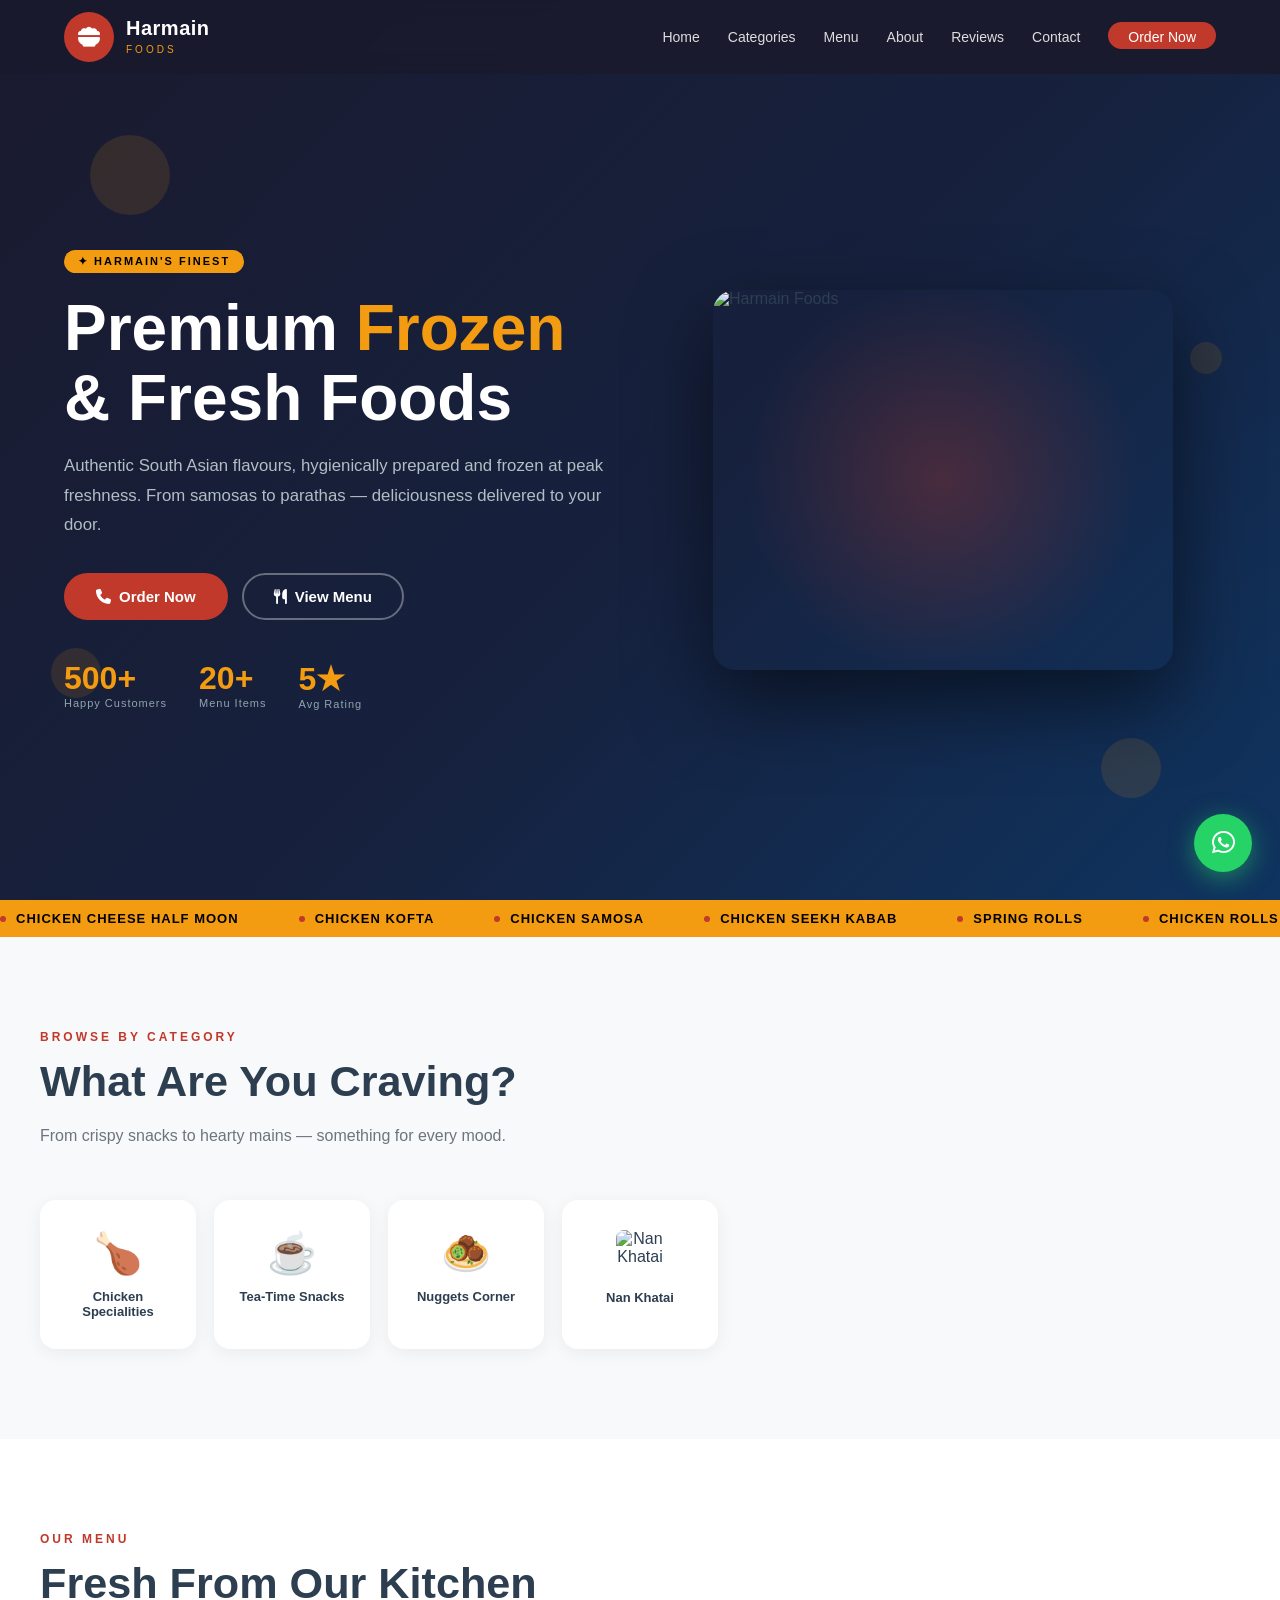
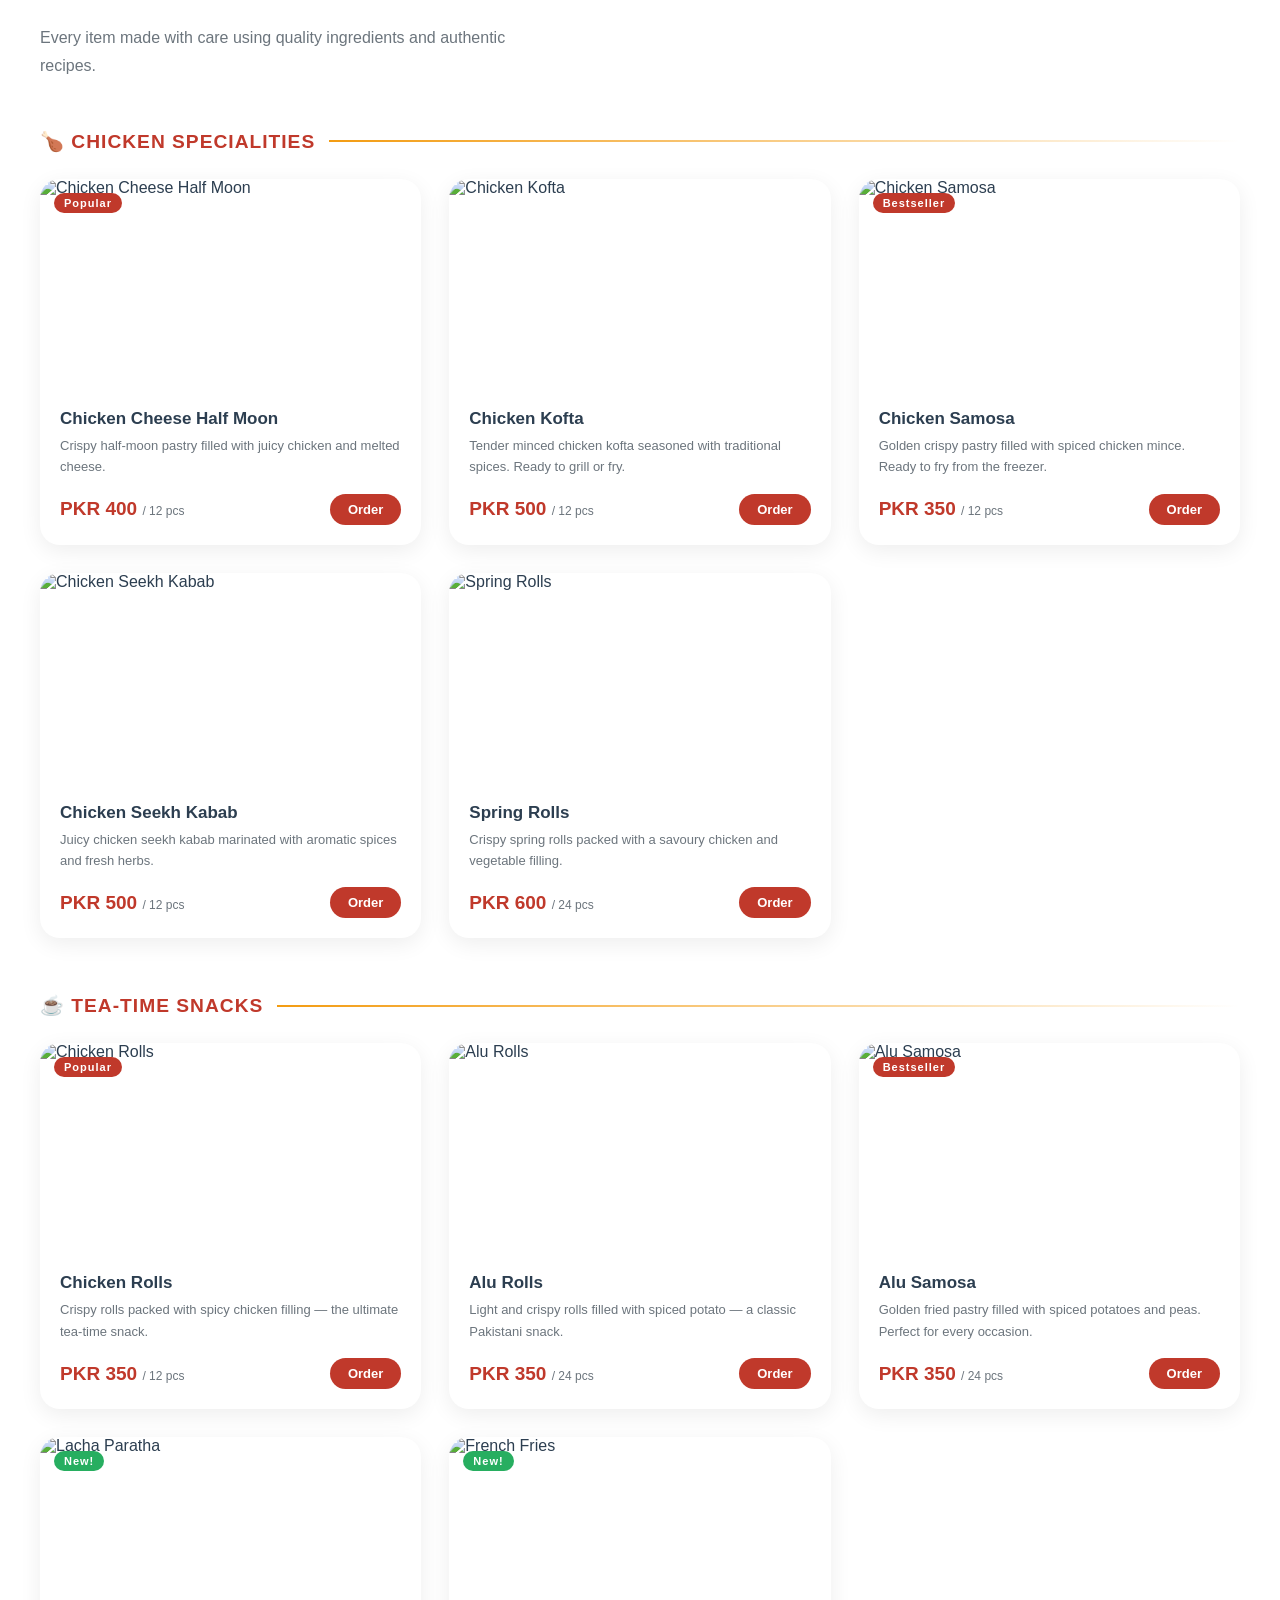
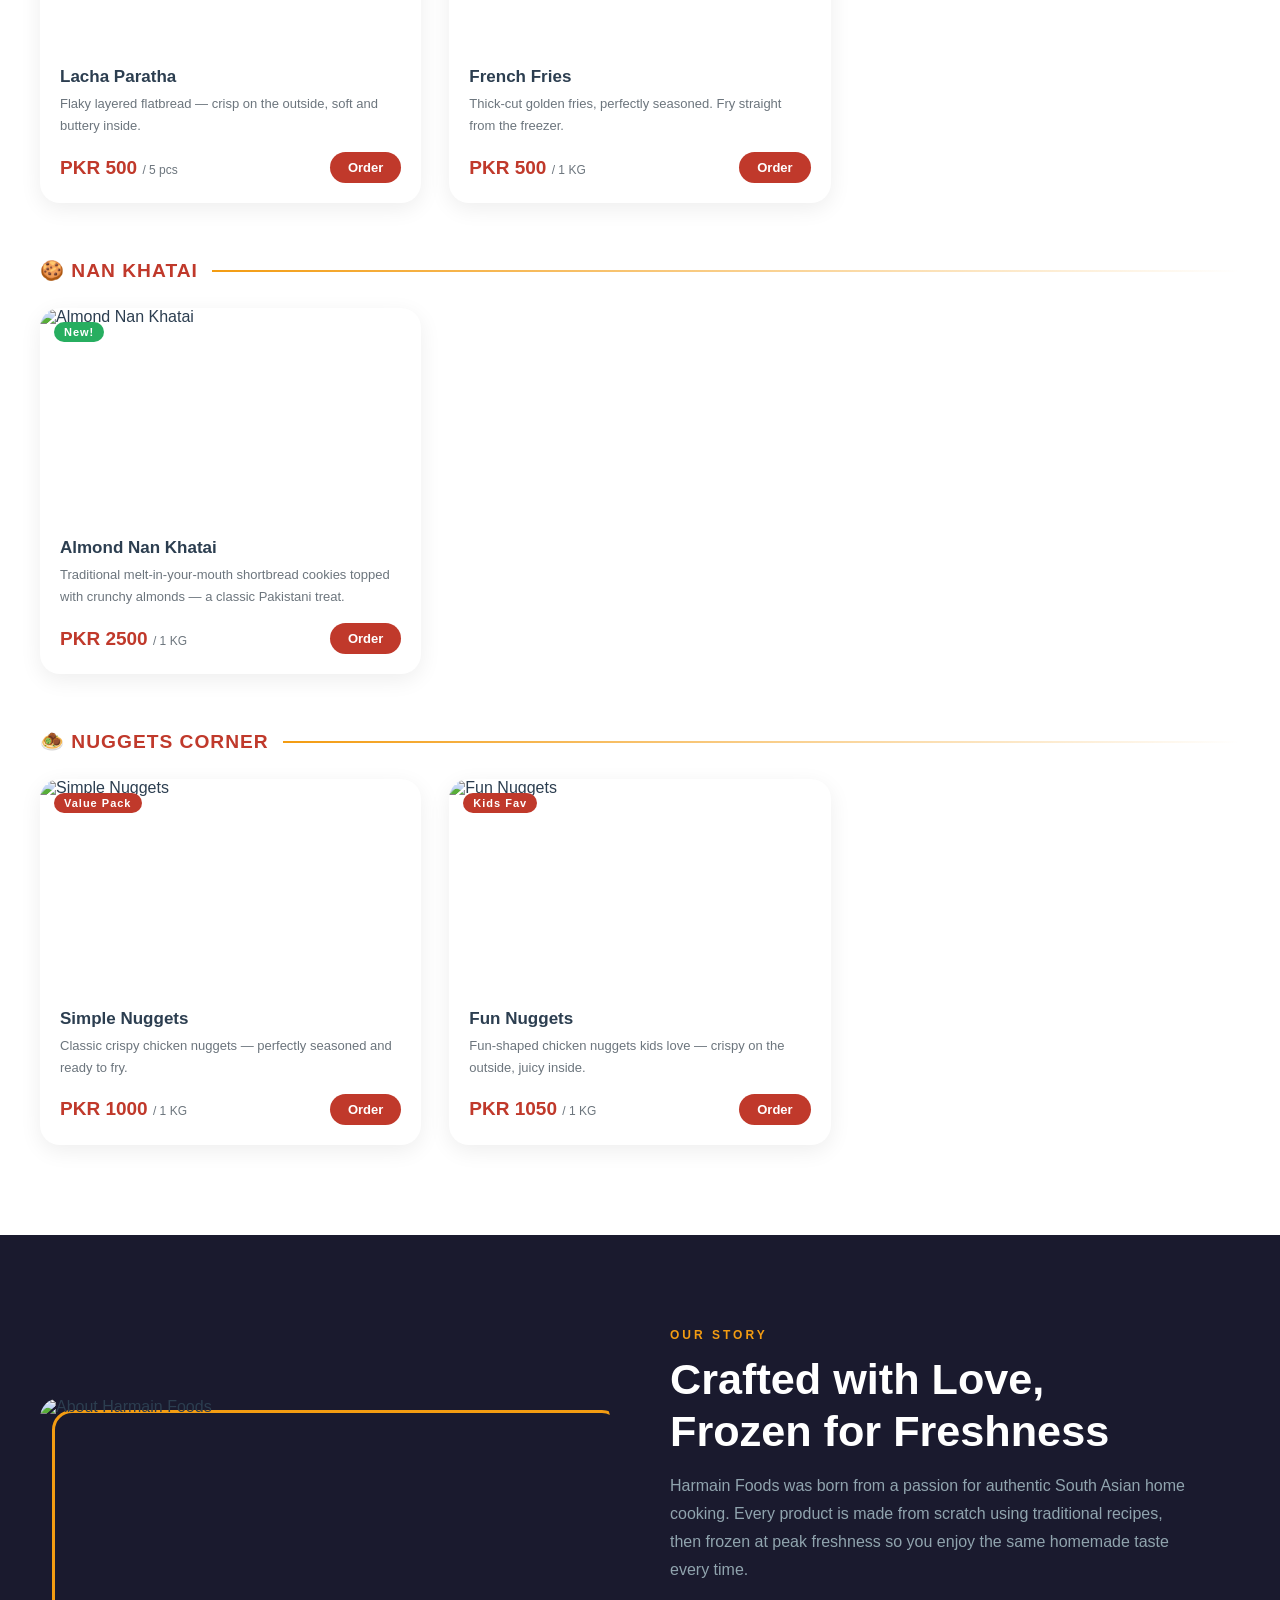
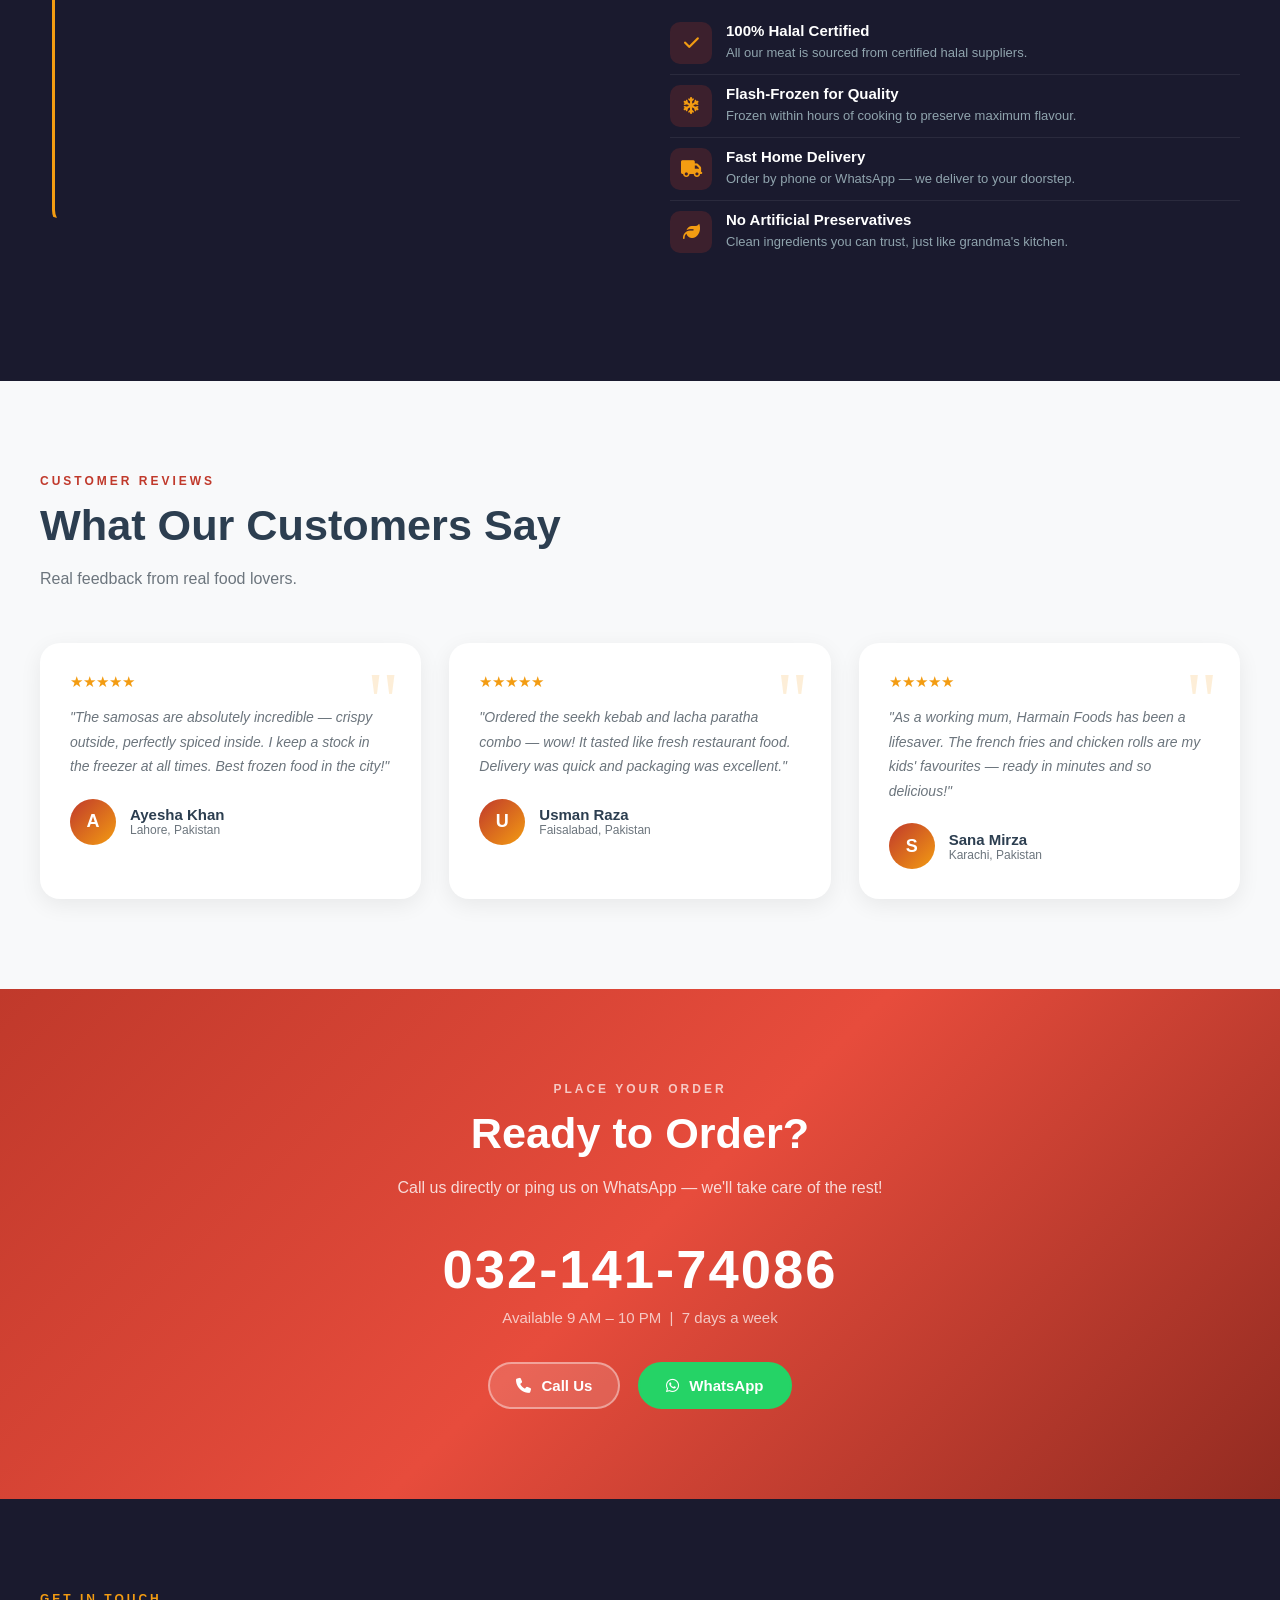
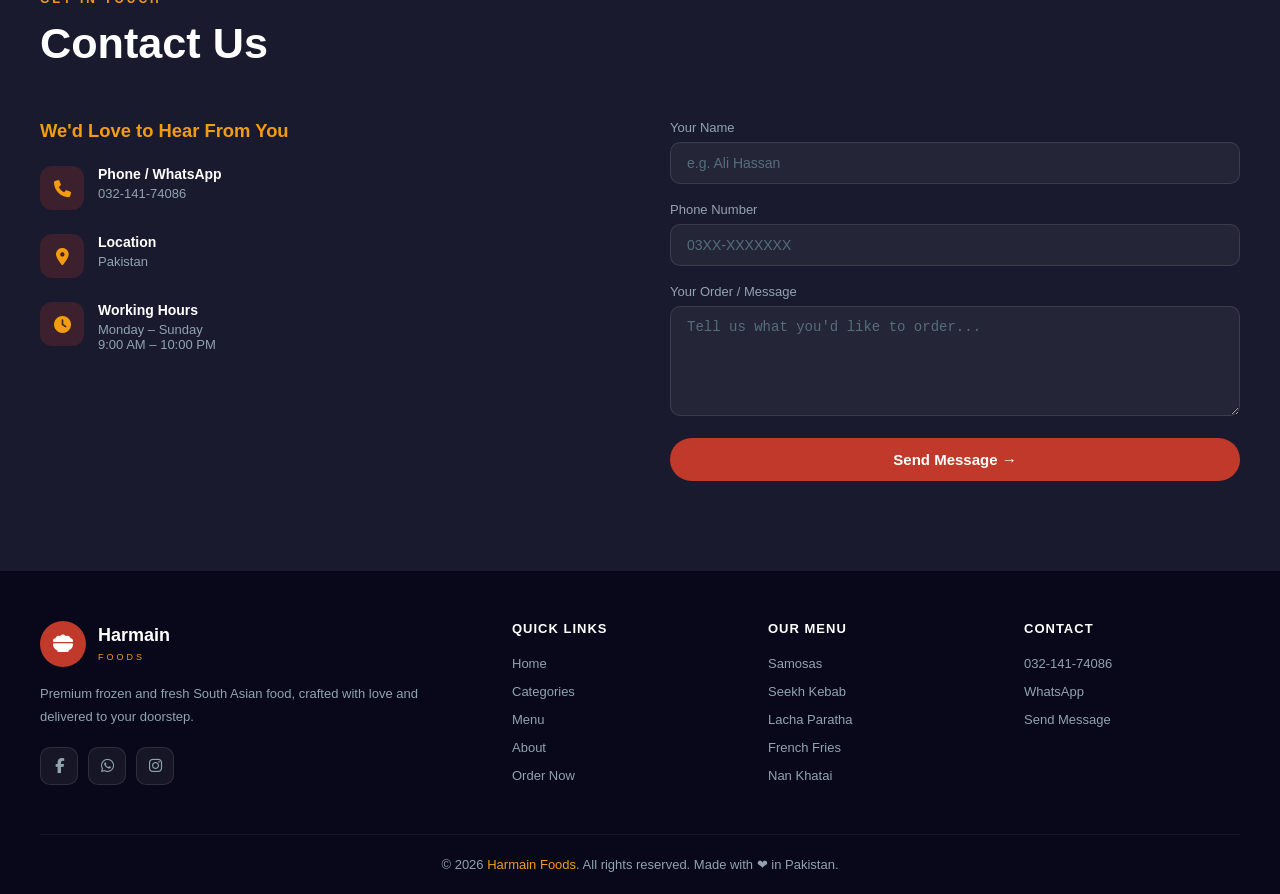
==== commit cf0ca316: "Add Nan Khatai menu section with Almond Nan Khatai" ====
--- a/index.html
+++ b/index.html
@@ -4,432 +4,322 @@
   <meta charset="UTF-8" />
   <meta name="viewport" content="width=device-width, initial-scale=1.0" />
   <title>Harmain Foods – Frozen &amp; Fresh Delights</title>
-  <link rel="icon" type="image/png" href="images/favicon.png" />
-
-  <!-- Bootstrap -->
-  <link rel="stylesheet" href="css/bootstrap.min.css" />
-  <!-- Font Awesome -->
-  <link rel="stylesheet" href="css/font-awesome.min.css" />
-  <!-- Owl Carousel -->
-  <link rel="stylesheet" href="css/owl.carousel.css" />
-  <!-- Animate -->
-  <link rel="stylesheet" href="css/animate.css" />
-
+  <link rel="stylesheet" href="https://cdnjs.cloudflare.com/ajax/libs/font-awesome/6.5.0/css/all.min.css" />
   <style>
-    /* ===== CSS Variables ===== */
     :root {
       --red:    #c0392b;
       --red-dk: #922b21;
       --gold:   #f39c12;
       --dark:   #1a1a2e;
-      --card:   #16213e;
       --light:  #f8f9fa;
       --text:   #2c3e50;
       --muted:  #6c757d;
     }
-
-    /* ===== Reset & Base ===== */
     *, *::before, *::after { box-sizing: border-box; margin: 0; padding: 0; }
     html { scroll-behavior: smooth; }
     body { font-family: 'Segoe UI', Arial, sans-serif; color: var(--text); background: #fff; }
     img  { max-width: 100%; display: block; }
     a    { text-decoration: none; transition: color .3s; }
 
-    /* ===== NAVBAR ===== */
+    /* NAVBAR */
     .navbar {
       position: fixed; top: 0; left: 0; width: 100%; z-index: 1000;
-      background: rgba(26,26,46,.95); backdrop-filter: blur(10px);
-      padding: 12px 0; transition: background .4s, box-shadow .4s;
-    }
-    .navbar.scrolled { box-shadow: 0 4px 20px rgba(0,0,0,.4); }
+      background: rgba(26,26,46,.97); backdrop-filter: blur(10px);
+      padding: 12px 0; transition: box-shadow .4s;
+    }
+    .navbar.scrolled { box-shadow: 0 4px 20px rgba(0,0,0,.5); }
     .navbar-inner {
       max-width: 1200px; margin: 0 auto;
-      display: flex; align-items: center; justify-content: space-between;
-      padding: 0 20px;
-    }
-    .nav-logo img { height: 60px; width: auto; }
-    .nav-links { display: flex; gap: 30px; list-style: none; }
-    .nav-links a {
-      color: #e0e0e0; font-size: 15px; font-weight: 500;
-      letter-spacing: .5px; padding-bottom: 4px;
-      border-bottom: 2px solid transparent;
-    }
-    .nav-links a:hover { color: var(--gold); border-color: var(--gold); }
-    .nav-cta {
-      background: var(--red); color: #fff !important;
-      padding: 8px 22px; border-radius: 25px;
-      border-bottom: none !important;
-    }
-    .nav-cta:hover { background: var(--red-dk) !important; color: #fff !important; }
-    .nav-toggle { display: none; background: none; border: none; cursor: pointer; }
-    .nav-toggle span {
-      display: block; width: 26px; height: 3px;
-      background: #fff; margin: 5px 0; border-radius: 2px;
-      transition: transform .3s;
-    }
-
-    /* ===== HERO ===== */
+      display: flex; align-items: center; justify-content: space-between; padding: 0 24px;
+    }
+    .nav-logo { display:flex; align-items:center; gap:12px; }
+    .nav-logo-icon {
+      width:50px; height:50px; background:var(--red); border-radius:50%;
+      display:flex; align-items:center; justify-content:center;
+      font-size:22px; color:#fff; flex-shrink:0;
+    }
+    .nav-logo-text { line-height:1.1; }
+    .nav-logo-text strong { display:block; font-size:20px; font-weight:900; color:#fff; letter-spacing:.5px; }
+    .nav-logo-text span   { font-size:10px; color:var(--gold); letter-spacing:3px; text-transform:uppercase; }
+    .nav-links { display:flex; gap:28px; list-style:none; }
+    .nav-links a { color:#ddd; font-size:14px; font-weight:500; padding-bottom:4px; border-bottom:2px solid transparent; }
+    .nav-links a:hover { color:var(--gold); border-color:var(--gold); }
+    .nav-cta { background:var(--red)!important; color:#fff!important; padding:7px 20px; border-radius:25px; border-bottom:none!important; }
+    .nav-cta:hover { background:var(--red-dk)!important; }
+    .nav-toggle { display:none; background:none; border:none; cursor:pointer; }
+    .nav-toggle span { display:block; width:26px; height:3px; background:#fff; margin:5px 0; border-radius:2px; }
+
+    /* HERO */
     .hero {
-      min-height: 100vh;
-      background: linear-gradient(135deg, #1a1a2e 0%, #16213e 50%, #0f3460 100%);
-      display: flex; align-items: center; position: relative; overflow: hidden;
-    }
-    .hero::before {
-      content: '';
-      position: absolute; inset: 0;
-      background: url('images/bg/1.jpg') center/cover no-repeat;
-      opacity: .12;
-    }
-    .hero-particles {
-      position: absolute; inset: 0; pointer-events: none;
+      min-height:100vh;
+      background:linear-gradient(135deg,#1a1a2e 0%,#16213e 55%,#0f3460 100%);
+      display:flex; align-items:center; position:relative; overflow:hidden;
+    }
+    .hero-bg {
+      position:absolute; inset:0;
+      background:url('https://images.unsplash.com/photo-1567620905732-2d1ec7ab7445?w=1600') center/cover no-repeat;
+      opacity:.08;
     }
     .particle {
-      position: absolute; border-radius: 50%;
-      background: var(--gold); opacity: .15;
-      animation: float 6s ease-in-out infinite;
-    }
-    @keyframes float {
-      0%,100% { transform: translateY(0) scale(1); }
-      50%      { transform: translateY(-30px) scale(1.1); }
-    }
+      position:absolute; border-radius:50%; background:var(--gold); opacity:.12;
+      animation:float 6s ease-in-out infinite;
+    }
+    @keyframes float { 0%,100%{transform:translateY(0) scale(1)} 50%{transform:translateY(-28px) scale(1.1)} }
     .hero-content {
-      max-width: 1200px; margin: 0 auto; padding: 120px 20px 60px;
-      display: grid; grid-template-columns: 1fr 1fr; gap: 60px; align-items: center;
-      position: relative; z-index: 1;
+      max-width:1200px; margin:0 auto; padding:130px 24px 70px;
+      display:grid; grid-template-columns:1fr 1fr; gap:60px; align-items:center;
+      position:relative; z-index:1;
     }
     .hero-badge {
-      display: inline-block; background: var(--gold); color: #000;
-      font-size: 12px; font-weight: 700; letter-spacing: 2px;
-      padding: 5px 14px; border-radius: 20px; margin-bottom: 20px; text-transform: uppercase;
-    }
-    .hero-title {
-      font-size: clamp(2.4rem, 5vw, 4rem); font-weight: 900;
-      line-height: 1.1; color: #fff; margin-bottom: 20px;
-    }
-    .hero-title span { color: var(--gold); }
-    .hero-sub {
-      font-size: 1.1rem; color: #b0bec5; line-height: 1.7; margin-bottom: 35px;
-    }
-    .hero-actions { display: flex; gap: 16px; flex-wrap: wrap; }
-    .btn-primary-hf {
-      background: var(--red); color: #fff;
-      padding: 14px 32px; border-radius: 50px; font-size: 15px; font-weight: 600;
-      border: 2px solid var(--red); cursor: pointer;
-      transition: background .3s, transform .2s, box-shadow .3s;
-      display: inline-flex; align-items: center; gap: 8px;
-    }
-    .btn-primary-hf:hover {
-      background: var(--red-dk); border-color: var(--red-dk);
-      transform: translateY(-2px); box-shadow: 0 8px 24px rgba(192,57,43,.4);
-      color: #fff;
-    }
-    .btn-outline-hf {
-      background: transparent; color: #fff;
-      padding: 14px 32px; border-radius: 50px; font-size: 15px; font-weight: 600;
-      border: 2px solid rgba(255,255,255,.4); cursor: pointer;
-      transition: border-color .3s, background .3s, transform .2s;
-      display: inline-flex; align-items: center; gap: 8px;
-    }
-    .btn-outline-hf:hover {
-      border-color: var(--gold); color: var(--gold); background: rgba(243,156,18,.08);
-      transform: translateY(-2px);
-    }
-    .hero-image-wrap {
-      position: relative; display: flex; align-items: center; justify-content: center;
-    }
-    .hero-image-wrap::before {
-      content: '';
-      position: absolute; width: 420px; height: 420px; border-radius: 50%;
-      background: radial-gradient(circle, rgba(192,57,43,.25) 0%, transparent 70%);
+      display:inline-block; background:var(--gold); color:#000;
+      font-size:11px; font-weight:800; letter-spacing:2px;
+      padding:5px 14px; border-radius:20px; margin-bottom:20px; text-transform:uppercase;
+    }
+    .hero-title { font-size:clamp(2.4rem,5vw,4rem); font-weight:900; line-height:1.1; color:#fff; margin-bottom:18px; }
+    .hero-title span { color:var(--gold); }
+    .hero-sub  { font-size:1.05rem; color:#b0bec5; line-height:1.75; margin-bottom:34px; }
+    .hero-actions { display:flex; gap:14px; flex-wrap:wrap; }
+    .btn-red {
+      background:var(--red); color:#fff; padding:13px 30px; border-radius:50px;
+      font-size:15px; font-weight:700; border:2px solid var(--red);
+      display:inline-flex; align-items:center; gap:8px;
+      transition:background .3s,transform .2s,box-shadow .3s;
+    }
+    .btn-red:hover { background:var(--red-dk); border-color:var(--red-dk); transform:translateY(-2px); box-shadow:0 8px 24px rgba(192,57,43,.4); color:#fff; }
+    .btn-outline {
+      background:transparent; color:#fff; padding:13px 30px; border-radius:50px;
+      font-size:15px; font-weight:700; border:2px solid rgba(255,255,255,.35);
+      display:inline-flex; align-items:center; gap:8px;
+      transition:border-color .3s,background .3s,transform .2s;
+    }
+    .btn-outline:hover { border-color:var(--gold); color:var(--gold); background:rgba(243,156,18,.08); transform:translateY(-2px); }
+    .hero-stats { display:flex; gap:32px; margin-top:40px; }
+    .stat-num   { font-size:2rem; font-weight:900; color:var(--gold); }
+    .stat-label { font-size:11px; color:#90a4ae; letter-spacing:1px; }
+    .hero-img-wrap { position:relative; display:flex; align-items:center; justify-content:center; }
+    .hero-img-wrap::before {
+      content:''; position:absolute; width:400px; height:400px; border-radius:50%;
+      background:radial-gradient(circle,rgba(192,57,43,.3) 0%,transparent 70%);
     }
     .hero-img {
-      width: 100%; max-width: 480px; border-radius: 20px;
-      box-shadow: 0 30px 80px rgba(0,0,0,.5);
-      animation: heroFloat 4s ease-in-out infinite;
-    }
-    @keyframes heroFloat {
-      0%,100% { transform: translateY(0); }
-      50%      { transform: translateY(-14px); }
-    }
-    .hero-stats {
-      display: flex; gap: 30px; margin-top: 40px;
-    }
-    .stat { text-align: center; }
-    .stat-num { font-size: 2rem; font-weight: 800; color: var(--gold); }
-    .stat-label { font-size: 12px; color: #90a4ae; letter-spacing: 1px; }
-
-    /* ===== SECTION COMMON ===== */
-    section { padding: 90px 20px; }
-    .section-inner { max-width: 1200px; margin: 0 auto; }
+      width:100%; max-width:460px; border-radius:22px;
+      box-shadow:0 30px 80px rgba(0,0,0,.55);
+      animation:heroFloat 4s ease-in-out infinite; object-fit:cover; height:380px;
+    }
+    @keyframes heroFloat { 0%,100%{transform:translateY(0)} 50%{transform:translateY(-14px)} }
+
+    /* TICKER */
+    .ticker { background:var(--gold); overflow:hidden; padding:11px 0; }
+    .ticker-track {
+      display:flex; gap:60px; white-space:nowrap;
+      animation:ticker 24s linear infinite;
+    }
+    @keyframes ticker { from{transform:translateX(0)} to{transform:translateX(-50%)} }
+    .ticker-item { font-size:13px; font-weight:800; color:#000; letter-spacing:1px; text-transform:uppercase; display:flex; align-items:center; gap:10px; }
+    .ticker-dot  { width:6px; height:6px; background:var(--red); border-radius:50%; flex-shrink:0; }
+
+    /* SECTIONS */
+    section { padding:90px 24px; }
+    .section-inner { max-width:1200px; margin:0 auto; }
     .section-tag {
-      display: inline-block; color: var(--red); font-size: 13px; font-weight: 700;
-      letter-spacing: 3px; text-transform: uppercase; margin-bottom: 12px;
-    }
-    .section-title {
-      font-size: clamp(1.8rem, 4vw, 2.8rem); font-weight: 800;
-      color: var(--text); margin-bottom: 16px; line-height: 1.2;
-    }
-    .section-desc { font-size: 1rem; color: var(--muted); max-width: 540px; line-height: 1.7; }
-    .section-header { margin-bottom: 50px; }
-
-    /* ===== TICKER ===== */
-    .ticker {
-      background: var(--gold); overflow: hidden; padding: 12px 0;
-    }
-    .ticker-track {
-      display: flex; gap: 60px; white-space: nowrap;
-      animation: ticker 22s linear infinite;
-    }
-    @keyframes ticker {
-      from { transform: translateX(0); }
-      to   { transform: translateX(-50%); }
-    }
-    .ticker-item {
-      font-size: 14px; font-weight: 700; color: #000; letter-spacing: 1px; text-transform: uppercase;
-      display: flex; align-items: center; gap: 10px;
-    }
-    .ticker-dot { width: 6px; height: 6px; background: var(--red); border-radius: 50%; }
-
-    /* ===== CATEGORIES ===== */
-    #categories { background: var(--light); }
-    .cat-grid {
-      display: grid; grid-template-columns: repeat(auto-fill, minmax(160px,1fr)); gap: 20px;
-    }
+      display:inline-block; color:var(--red); font-size:12px; font-weight:800;
+      letter-spacing:3px; text-transform:uppercase; margin-bottom:12px;
+    }
+    .section-title { font-size:clamp(1.8rem,4vw,2.7rem); font-weight:900; color:var(--text); margin-bottom:14px; line-height:1.2; }
+    .section-desc  { font-size:1rem; color:var(--muted); max-width:520px; line-height:1.75; }
+    .section-header { margin-bottom:50px; }
+
+    /* CATEGORIES */
+    #categories { background:var(--light); }
+    .cat-grid { display:grid; grid-template-columns:repeat(auto-fill,minmax(150px,1fr)); gap:18px; }
     .cat-card {
-      background: #fff; border-radius: 16px; padding: 28px 16px;
-      text-align: center; cursor: pointer;
-      box-shadow: 0 4px 20px rgba(0,0,0,.06);
-      transition: transform .3s, box-shadow .3s;
-      border: 2px solid transparent;
-    }
-    .cat-card:hover {
-      transform: translateY(-6px);
-      box-shadow: 0 12px 36px rgba(0,0,0,.12);
-      border-color: var(--gold);
-    }
-    .cat-icon {
-      font-size: 2.6rem; margin-bottom: 12px; display: block;
-    }
-    .cat-name { font-size: 14px; font-weight: 600; color: var(--text); }
-
-    /* ===== MENU ===== */
-    .menu-grid {
-      display: grid; grid-template-columns: repeat(auto-fill, minmax(280px,1fr)); gap: 28px;
-    }
+      background:#fff; border-radius:16px; padding:28px 14px; text-align:center; cursor:pointer;
+      box-shadow:0 4px 18px rgba(0,0,0,.06); transition:transform .3s,box-shadow .3s,border-color .3s;
+      border:2px solid transparent;
+    }
+    .cat-card:hover { transform:translateY(-6px); box-shadow:0 14px 36px rgba(0,0,0,.12); border-color:var(--gold); }
+    .cat-icon { font-size:2.5rem; margin-bottom:12px; display:block; }
+    .cat-name { font-size:13px; font-weight:700; color:var(--text); }
+
+    /* MENU */
+    .menu-grid { display:grid; grid-template-columns:repeat(auto-fill,minmax(280px,1fr)); gap:28px; }
     .menu-card {
-      background: #fff; border-radius: 20px; overflow: hidden;
-      box-shadow: 0 6px 24px rgba(0,0,0,.07);
-      transition: transform .3s, box-shadow .3s;
-      position: relative;
-    }
-    .menu-card:hover {
-      transform: translateY(-8px);
-      box-shadow: 0 20px 50px rgba(0,0,0,.14);
-    }
-    .menu-img-wrap { position: relative; overflow: hidden; height: 210px; }
-    .menu-img-wrap img { width: 100%; height: 100%; object-fit: cover; transition: transform .5s; }
-    .menu-card:hover .menu-img-wrap img { transform: scale(1.08); }
+      background:#fff; border-radius:20px; overflow:hidden;
+      box-shadow:0 6px 22px rgba(0,0,0,.07); transition:transform .3s,box-shadow .3s;
+    }
+    .menu-card:hover { transform:translateY(-8px); box-shadow:0 22px 52px rgba(0,0,0,.14); }
+    .menu-img-wrap { position:relative; overflow:hidden; height:210px; }
+    .menu-img-wrap img { width:100%; height:100%; object-fit:cover; transition:transform .5s; }
+    .menu-card:hover .menu-img-wrap img { transform:scale(1.08); }
     .menu-badge {
-      position: absolute; top: 14px; left: 14px;
-      background: var(--red); color: #fff; font-size: 11px; font-weight: 700;
-      padding: 4px 10px; border-radius: 20px; letter-spacing: 1px;
-    }
-    .menu-badge.new { background: #27ae60; }
-    .menu-body { padding: 20px; }
-    .menu-name { font-size: 17px; font-weight: 700; color: var(--text); margin-bottom: 6px; }
-    .menu-desc { font-size: 13px; color: var(--muted); line-height: 1.6; margin-bottom: 16px; }
-    .menu-footer { display: flex; align-items: center; justify-content: space-between; }
-    .menu-price { font-size: 20px; font-weight: 800; color: var(--red); }
-    .menu-price span { font-size: 13px; font-weight: 400; color: var(--muted); }
+      position:absolute; top:14px; left:14px; background:var(--red); color:#fff;
+      font-size:11px; font-weight:800; padding:4px 10px; border-radius:20px; letter-spacing:1px;
+    }
+    .menu-badge.new { background:#27ae60; }
+    .menu-body { padding:20px; }
+    .menu-name  { font-size:17px; font-weight:800; color:var(--text); margin-bottom:6px; }
+    .menu-desc  { font-size:13px; color:var(--muted); line-height:1.65; margin-bottom:16px; }
+    .menu-footer { display:flex; align-items:center; justify-content:space-between; }
+    .menu-price { font-size:19px; font-weight:900; color:var(--red); }
+    .menu-price span { font-size:12px; font-weight:400; color:var(--muted); }
     .btn-order {
-      background: var(--red); color: #fff; border: none;
-      padding: 8px 18px; border-radius: 25px; font-size: 13px; font-weight: 600;
-      cursor: pointer; transition: background .3s;
-    }
-    .btn-order:hover { background: var(--red-dk); }
-
-    /* ===== ABOUT ===== */
-    #about { background: var(--dark); color: #fff; }
-    #about .section-title { color: #fff; }
-    #about .section-desc { color: #90a4ae; }
-    .about-grid {
-      display: grid; grid-template-columns: 1fr 1fr; gap: 60px; align-items: center;
-    }
-    .about-img {
-      border-radius: 20px; overflow: hidden; position: relative;
-    }
-    .about-img img {
-      width: 100%; height: 420px; object-fit: cover;
-    }
+      background:var(--red); color:#fff; border:none;
+      padding:8px 18px; border-radius:25px; font-size:13px; font-weight:700;
+      cursor:pointer; transition:background .3s;
+    }
+    .btn-order:hover { background:var(--red-dk); }
+
+    /* ABOUT */
+    #about { background:var(--dark); }
+    #about .section-tag  { color:var(--gold); }
+    #about .section-title { color:#fff; }
+    #about .section-desc  { color:#90a4ae; }
+    .about-grid { display:grid; grid-template-columns:1fr 1fr; gap:60px; align-items:center; }
+    .about-img { border-radius:20px; overflow:hidden; position:relative; }
+    .about-img img { width:100%; height:420px; object-fit:cover; }
     .about-img::after {
-      content: '';
-      position: absolute; inset: 0;
-      border: 3px solid var(--gold); border-radius: 20px;
-      transform: translate(12px,12px); z-index: -1;
-    }
-    .feature-list { list-style: none; margin: 28px 0; }
+      content:''; position:absolute; inset:0;
+      border:3px solid var(--gold); border-radius:20px;
+      transform:translate(12px,12px); z-index:-1;
+    }
+    .feature-list { list-style:none; margin:28px 0; }
     .feature-list li {
-      display: flex; align-items: flex-start; gap: 14px;
-      padding: 10px 0; border-bottom: 1px solid rgba(255,255,255,.07);
-    }
-    .feature-list li:last-child { border-bottom: none; }
+      display:flex; align-items:flex-start; gap:14px;
+      padding:10px 0; border-bottom:1px solid rgba(255,255,255,.07);
+    }
+    .feature-list li:last-child { border-bottom:none; }
     .feature-icon {
-      width: 40px; height: 40px; border-radius: 10px;
-      background: rgba(192,57,43,.2); display: flex; align-items: center; justify-content: center;
-      flex-shrink: 0; color: var(--gold); font-size: 18px;
-    }
-    .feature-text h4 { font-size: 15px; font-weight: 700; color: #fff; margin-bottom: 4px; }
-    .feature-text p  { font-size: 13px; color: #90a4ae; line-height: 1.6; }
-
-    /* ===== TESTIMONIALS ===== */
-    #testimonials { background: var(--light); }
-    .testi-grid {
-      display: grid; grid-template-columns: repeat(auto-fill, minmax(300px,1fr)); gap: 28px;
-    }
+      width:42px; height:42px; border-radius:10px;
+      background:rgba(192,57,43,.2); display:flex; align-items:center;
+      justify-content:center; color:var(--gold); font-size:17px; flex-shrink:0;
+    }
+    .feature-text h4 { font-size:15px; font-weight:700; color:#fff; margin-bottom:4px; }
+    .feature-text p  { font-size:13px; color:#90a4ae; line-height:1.6; }
+
+    /* TESTIMONIALS */
+    #testimonials { background:var(--light); }
+    .testi-grid { display:grid; grid-template-columns:repeat(auto-fill,minmax(290px,1fr)); gap:28px; }
     .testi-card {
-      background: #fff; border-radius: 20px; padding: 30px;
-      box-shadow: 0 6px 24px rgba(0,0,0,.07); position: relative;
+      background:#fff; border-radius:20px; padding:30px;
+      box-shadow:0 6px 22px rgba(0,0,0,.07); position:relative;
     }
     .testi-card::before {
-      content: '"'; position: absolute; top: 20px; right: 24px;
-      font-size: 80px; color: var(--gold); opacity: .18; line-height: 1;
-      font-family: Georgia, serif;
-    }
-    .testi-stars { color: var(--gold); font-size: 16px; margin-bottom: 14px; }
-    .testi-text { font-size: 14px; color: var(--muted); line-height: 1.7; margin-bottom: 20px; }
-    .testi-author { display: flex; align-items: center; gap: 14px; }
+      content:'"'; position:absolute; top:18px; right:22px;
+      font-size:80px; color:var(--gold); opacity:.16; line-height:1; font-family:Georgia,serif;
+    }
+    .testi-stars { color:var(--gold); font-size:15px; margin-bottom:14px; }
+    .testi-text  { font-size:14px; color:var(--muted); line-height:1.75; margin-bottom:20px; font-style:italic; }
+    .testi-author { display:flex; align-items:center; gap:14px; }
     .testi-avatar {
-      width: 46px; height: 46px; border-radius: 50%;
-      background: linear-gradient(135deg, var(--red), var(--gold));
-      display: flex; align-items: center; justify-content: center;
-      color: #fff; font-size: 18px; font-weight: 700; flex-shrink: 0;
-    }
-    .testi-name  { font-size: 15px; font-weight: 700; color: var(--text); }
-    .testi-role  { font-size: 12px; color: var(--muted); }
-
-    /* ===== ORDER SECTION ===== */
+      width:46px; height:46px; border-radius:50%;
+      background:linear-gradient(135deg,var(--red),var(--gold));
+      display:flex; align-items:center; justify-content:center;
+      color:#fff; font-size:18px; font-weight:800; flex-shrink:0;
+    }
+    .testi-name { font-size:15px; font-weight:700; color:var(--text); }
+    .testi-role { font-size:12px; color:var(--muted); }
+
+    /* ORDER */
     #order {
-      background: linear-gradient(135deg, var(--red) 0%, #e74c3c 50%, var(--red-dk) 100%);
-      color: #fff; text-align: center;
-    }
-    #order .section-title { color: #fff; }
-    #order .section-desc  { color: rgba(255,255,255,.8); margin: 0 auto 40px; }
-    .order-phone {
-      font-size: clamp(2rem, 5vw, 3.5rem); font-weight: 900;
-      color: #fff; letter-spacing: 2px; margin-bottom: 10px;
-    }
-    .order-phone a { color: #fff; }
-    .order-phone a:hover { color: var(--gold); }
-    .order-sub { color: rgba(255,255,255,.7); margin-bottom: 40px; font-size: 15px; }
-    .order-channels {
-      display: flex; gap: 20px; justify-content: center; flex-wrap: wrap;
-    }
+      background:linear-gradient(135deg,var(--red) 0%,#e74c3c 50%,var(--red-dk) 100%);
+      text-align:center;
+    }
+    #order .section-tag   { color:rgba(255,255,255,.7); }
+    #order .section-title { color:#fff; }
+    #order .section-desc  { color:rgba(255,255,255,.8); margin:0 auto 36px; }
+    .order-phone { font-size:clamp(2rem,5vw,3.4rem); font-weight:900; color:#fff; letter-spacing:2px; margin-bottom:8px; }
+    .order-phone a { color:#fff; }
+    .order-phone a:hover { color:var(--gold); }
+    .order-sub  { color:rgba(255,255,255,.7); margin-bottom:36px; font-size:15px; }
+    .order-channels { display:flex; gap:18px; justify-content:center; flex-wrap:wrap; }
     .order-btn {
-      display: inline-flex; align-items: center; gap: 10px;
-      background: rgba(255,255,255,.15); border: 2px solid rgba(255,255,255,.4);
-      color: #fff; padding: 14px 28px; border-radius: 50px;
-      font-size: 15px; font-weight: 600; transition: background .3s, border-color .3s;
-    }
-    .order-btn:hover {
-      background: rgba(255,255,255,.25); border-color: #fff; color: #fff;
-    }
-    .order-btn.whatsapp { background: #25d366; border-color: #25d366; }
-    .order-btn.whatsapp:hover { background: #1da851; border-color: #1da851; color: #fff; }
-
-    /* ===== CONTACT ===== */
-    #contact { background: var(--dark); color: #fff; }
-    #contact .section-title { color: #fff; }
-    .contact-grid {
-      display: grid; grid-template-columns: 1fr 1fr; gap: 60px;
-    }
-    .contact-info h3 { font-size: 1.2rem; font-weight: 700; color: var(--gold); margin-bottom: 24px; }
-    .contact-item {
-      display: flex; align-items: flex-start; gap: 14px; margin-bottom: 24px;
-    }
-    .contact-icon {
-      width: 44px; height: 44px; border-radius: 12px;
-      background: rgba(192,57,43,.2); display: flex; align-items: center;
-      justify-content: center; color: var(--gold); font-size: 18px; flex-shrink: 0;
-    }
-    .contact-text h4 { font-size: 14px; font-weight: 700; color: #fff; margin-bottom: 4px; }
-    .contact-text p  { font-size: 13px; color: #90a4ae; }
-    .contact-text a  { color: #90a4ae; }
-    .contact-text a:hover { color: var(--gold); }
-    .contact-form { }
-    .form-group { margin-bottom: 20px; }
-    .form-group label { display: block; font-size: 13px; color: #90a4ae; margin-bottom: 8px; }
-    .form-control-hf {
-      width: 100%; padding: 12px 16px; border-radius: 10px;
-      background: rgba(255,255,255,.05); border: 1px solid rgba(255,255,255,.1);
-      color: #fff; font-size: 14px; outline: none;
-      transition: border-color .3s, background .3s;
-    }
-    .form-control-hf:focus {
-      border-color: var(--gold); background: rgba(255,255,255,.08);
-    }
-    .form-control-hf::placeholder { color: #546e7a; }
-    textarea.form-control-hf { resize: vertical; min-height: 110px; }
+      display:inline-flex; align-items:center; gap:10px;
+      background:rgba(255,255,255,.14); border:2px solid rgba(255,255,255,.4);
+      color:#fff; padding:13px 26px; border-radius:50px;
+      font-size:15px; font-weight:700; transition:background .3s,border-color .3s;
+    }
+    .order-btn:hover { background:rgba(255,255,255,.24); border-color:#fff; color:#fff; }
+    .order-btn.whatsapp { background:#25d366; border-color:#25d366; }
+    .order-btn.whatsapp:hover { background:#1da851; border-color:#1da851; color:#fff; }
+
+    /* CONTACT */
+    #contact { background:var(--dark); }
+    #contact .section-tag   { color:var(--gold); }
+    #contact .section-title { color:#fff; }
+    .contact-grid { display:grid; grid-template-columns:1fr 1fr; gap:60px; }
+    .contact-info h3 { font-size:1.15rem; font-weight:700; color:var(--gold); margin-bottom:24px; }
+    .contact-item  { display:flex; align-items:flex-start; gap:14px; margin-bottom:24px; }
+    .contact-icon  {
+      width:44px; height:44px; border-radius:12px;
+      background:rgba(192,57,43,.2); display:flex; align-items:center;
+      justify-content:center; color:var(--gold); font-size:17px; flex-shrink:0;
+    }
+    .contact-text h4 { font-size:14px; font-weight:700; color:#fff; margin-bottom:4px; }
+    .contact-text p  { font-size:13px; color:#90a4ae; }
+    .contact-text a  { color:#90a4ae; }
+    .contact-text a:hover { color:var(--gold); }
+    .form-group  { margin-bottom:18px; }
+    .form-group label { display:block; font-size:13px; color:#90a4ae; margin-bottom:7px; }
+    .form-ctrl {
+      width:100%; padding:12px 16px; border-radius:10px;
+      background:rgba(255,255,255,.05); border:1px solid rgba(255,255,255,.1);
+      color:#fff; font-size:14px; outline:none; transition:border-color .3s,background .3s;
+    }
+    .form-ctrl:focus { border-color:var(--gold); background:rgba(255,255,255,.08); }
+    .form-ctrl::placeholder { color:#546e7a; }
+    textarea.form-ctrl { resize:vertical; min-height:110px; }
     .btn-submit {
-      background: var(--red); color: #fff; border: none;
-      padding: 13px 36px; border-radius: 50px; font-size: 15px; font-weight: 700;
-      cursor: pointer; transition: background .3s, transform .2s;
-      width: 100%;
-    }
-    .btn-submit:hover { background: var(--red-dk); transform: translateY(-2px); }
-
-    /* ===== FOOTER ===== */
-    footer {
-      background: #0a0a1a; color: #90a4ae; padding: 50px 20px 24px;
-    }
-    .footer-inner { max-width: 1200px; margin: 0 auto; }
-    .footer-grid {
-      display: grid; grid-template-columns: 2fr 1fr 1fr 1fr; gap: 40px; margin-bottom: 40px;
-    }
-    .footer-brand img { height: 60px; margin-bottom: 16px; }
-    .footer-brand p { font-size: 13px; line-height: 1.7; margin-bottom: 20px; }
-    .social-links { display: flex; gap: 12px; }
+      background:var(--red); color:#fff; border:none;
+      padding:13px 36px; border-radius:50px; font-size:15px; font-weight:800;
+      cursor:pointer; transition:background .3s,transform .2s; width:100%;
+    }
+    .btn-submit:hover { background:var(--red-dk); transform:translateY(-2px); }
+
+    /* FOOTER */
+    footer { background:#08081a; color:#90a4ae; padding:50px 24px 22px; }
+    .footer-inner { max-width:1200px; margin:0 auto; }
+    .footer-grid  { display:grid; grid-template-columns:2fr 1fr 1fr 1fr; gap:40px; margin-bottom:40px; }
+    .footer-brand-logo { display:flex; align-items:center; gap:12px; margin-bottom:16px; }
+    .footer-brand-logo .logo-icon { width:46px; height:46px; background:var(--red); border-radius:50%; display:flex; align-items:center; justify-content:center; font-size:20px; color:#fff; flex-shrink:0; }
+    .footer-brand-logo .logo-text strong { display:block; font-size:18px; font-weight:900; color:#fff; }
+    .footer-brand-logo .logo-text span   { font-size:9px; color:var(--gold); letter-spacing:3px; text-transform:uppercase; }
+    .footer-brand p { font-size:13px; line-height:1.75; margin-bottom:18px; }
+    .social-links { display:flex; gap:10px; }
     .social-link {
-      width: 38px; height: 38px; border-radius: 10px;
-      background: rgba(255,255,255,.06); border: 1px solid rgba(255,255,255,.1);
-      display: flex; align-items: center; justify-content: center;
-      color: #90a4ae; font-size: 15px; transition: background .3s, color .3s;
-    }
-    .social-link:hover { background: var(--red); color: #fff; border-color: var(--red); }
-    .footer-col h4 {
-      font-size: 14px; font-weight: 700; color: #fff;
-      margin-bottom: 18px; text-transform: uppercase; letter-spacing: 1px;
-    }
-    .footer-col ul { list-style: none; }
-    .footer-col ul li { margin-bottom: 10px; }
-    .footer-col ul li a { font-size: 13px; color: #90a4ae; transition: color .3s; }
-    .footer-col ul li a:hover { color: var(--gold); }
-    .footer-bottom {
-      border-top: 1px solid rgba(255,255,255,.06); padding-top: 24px;
-      text-align: center; font-size: 13px;
-    }
-    .footer-bottom span { color: var(--gold); }
-
-    /* ===== FLOATING CALL BUTTON ===== */
-    .float-call {
-      position: fixed; bottom: 30px; right: 30px; z-index: 999;
-      width: 58px; height: 58px; border-radius: 50%;
-      background: #25d366; color: #fff; font-size: 24px;
-      display: flex; align-items: center; justify-content: center;
-      box-shadow: 0 6px 24px rgba(37,211,102,.5);
-      animation: pulse 2s infinite; transition: transform .3s;
-    }
-    .float-call:hover { transform: scale(1.1); color: #fff; }
+      width:38px; height:38px; border-radius:10px;
+      background:rgba(255,255,255,.06); border:1px solid rgba(255,255,255,.1);
+      display:flex; align-items:center; justify-content:center;
+      color:#90a4ae; font-size:15px; transition:background .3s,color .3s,border-color .3s;
+    }
+    .social-link:hover { background:var(--red); color:#fff; border-color:var(--red); }
+    .footer-col h4 { font-size:13px; font-weight:800; color:#fff; margin-bottom:18px; text-transform:uppercase; letter-spacing:1px; }
+    .footer-col ul { list-style:none; }
+    .footer-col ul li { margin-bottom:10px; }
+    .footer-col ul li a { font-size:13px; color:#90a4ae; transition:color .3s; }
+    .footer-col ul li a:hover { color:var(--gold); }
+    .footer-bottom { border-top:1px solid rgba(255,255,255,.06); padding-top:22px; text-align:center; font-size:13px; }
+    .footer-bottom span { color:var(--gold); }
+
+    /* FLOAT BUTTON */
+    .float-wa {
+      position:fixed; bottom:28px; right:28px; z-index:999;
+      width:58px; height:58px; border-radius:50%;
+      background:#25d366; color:#fff; font-size:26px;
+      display:flex; align-items:center; justify-content:center;
+      box-shadow:0 6px 24px rgba(37,211,102,.5); animation:pulse 2s infinite; transition:transform .3s;
+    }
+    .float-wa:hover { transform:scale(1.12); color:#fff; }
     @keyframes pulse {
-      0%   { box-shadow: 0 0 0 0 rgba(37,211,102,.5); }
-      70%  { box-shadow: 0 0 0 16px rgba(37,211,102,0); }
-      100% { box-shadow: 0 0 0 0 rgba(37,211,102,0); }
-    }
-
-    /* ===== MENU CATEGORIES ===== */
+      0%  { box-shadow:0 0 0 0 rgba(37,211,102,.5); }
+      70% { box-shadow:0 0 0 16px rgba(37,211,102,0); }
+      100%{ box-shadow:0 0 0 0 rgba(37,211,102,0); }
+    }
+
+    /* MENU CATEGORIES */
     .menu-category { margin-bottom: 56px; }
     .menu-category:last-child { margin-bottom: 0; }
     .menu-cat-title {
-      font-size: 1.25rem; font-weight: 800; color: var(--red);
+      font-size: 1.2rem; font-weight: 800; color: var(--red);
       margin-bottom: 26px; display: flex; align-items: center; gap: 14px;
       text-transform: uppercase; letter-spacing: 1px;
     }
@@ -438,618 +328,556 @@
       background: linear-gradient(to right, var(--gold), transparent);
     }
 
-    /* ===== RESPONSIVE ===== */
-    @media (max-width: 900px) {
-      .hero-content  { grid-template-columns: 1fr; text-align: center; }
-      .hero-image-wrap { order: -1; }
-      .hero-actions  { justify-content: center; }
-      .hero-stats    { justify-content: center; }
-      .about-grid    { grid-template-columns: 1fr; }
-      .contact-grid  { grid-template-columns: 1fr; }
-      .footer-grid   { grid-template-columns: 1fr 1fr; }
-    }
-    @media (max-width: 600px) {
-      .nav-links     { display: none; flex-direction: column; position: absolute; top: 80px; left: 0;
-                       width: 100%; background: var(--dark); padding: 20px; gap: 16px; }
-      .nav-links.open { display: flex; }
-      .nav-toggle    { display: block; }
-      .footer-grid   { grid-template-columns: 1fr; }
+    /* RESPONSIVE */
+    @media(max-width:900px){
+      .hero-content  { grid-template-columns:1fr; text-align:center; }
+      .hero-img-wrap { order:-1; }
+      .hero-actions  { justify-content:center; }
+      .hero-stats    { justify-content:center; }
+      .about-grid    { grid-template-columns:1fr; }
+      .contact-grid  { grid-template-columns:1fr; }
+      .footer-grid   { grid-template-columns:1fr 1fr; }
+    }
+    @media(max-width:600px){
+      .nav-links { display:none; flex-direction:column; position:absolute; top:76px; left:0;
+                   width:100%; background:rgba(26,26,46,.98); padding:20px; gap:16px; }
+      .nav-links.open { display:flex; }
+      .nav-toggle { display:block; }
+      .footer-grid { grid-template-columns:1fr; }
     }
   </style>
 </head>
 <body>
 
-  <!-- NAVBAR -->
-  <nav class="navbar" id="navbar">
-    <div class="navbar-inner">
-      <a href="#home" class="nav-logo">
-        <img src="images/harmain-logo.svg" alt="Harmain Foods Logo" />
+<!-- NAVBAR -->
+<nav class="navbar" id="navbar">
+  <div class="navbar-inner">
+    <a href="#home" class="nav-logo">
+      <div class="nav-logo-icon"><i class="fa-solid fa-bowl-food"></i></div>
+      <div class="nav-logo-text">
+        <strong>Harmain</strong>
+        <span>Foods</span>
+      </div>
+    </a>
+    <ul class="nav-links" id="navLinks">
+      <li><a href="#home">Home</a></li>
+      <li><a href="#categories">Categories</a></li>
+      <li><a href="#menu">Menu</a></li>
+      <li><a href="#about">About</a></li>
+      <li><a href="#testimonials">Reviews</a></li>
+      <li><a href="#contact">Contact</a></li>
+      <li><a href="#order" class="nav-cta">Order Now</a></li>
+    </ul>
+    <button class="nav-toggle" id="navToggle" aria-label="Toggle menu">
+      <span></span><span></span><span></span>
+    </button>
+  </div>
+</nav>
+
+<!-- HERO -->
+<section id="home" class="hero">
+  <div class="hero-bg"></div>
+  <div class="particle" style="width:80px;height:80px;top:15%;left:7%;animation-delay:0s"></div>
+  <div class="particle" style="width:50px;height:50px;top:72%;left:4%;animation-delay:1.5s"></div>
+  <div class="particle" style="width:32px;height:32px;top:38%;left:93%;animation-delay:2.5s"></div>
+  <div class="particle" style="width:60px;height:60px;top:82%;left:86%;animation-delay:1s"></div>
+  <div class="hero-content">
+    <div>
+      <div class="hero-badge">&#10022; Harmain's Finest</div>
+      <h1 class="hero-title">Premium <span>Frozen</span><br>&amp; Fresh Foods</h1>
+      <p class="hero-sub">Authentic South Asian flavours, hygienically prepared and frozen at peak freshness. From samosas to parathas — deliciousness delivered to your door.</p>
+      <div class="hero-actions">
+        <a href="#order" class="btn-red"><i class="fa-solid fa-phone"></i> Order Now</a>
+        <a href="#menu"  class="btn-outline"><i class="fa-solid fa-utensils"></i> View Menu</a>
+      </div>
+      <div class="hero-stats">
+        <div><div class="stat-num">500+</div><div class="stat-label">Happy Customers</div></div>
+        <div><div class="stat-num">20+</div><div class="stat-label">Menu Items</div></div>
+        <div><div class="stat-num">5&#9733;</div><div class="stat-label">Avg Rating</div></div>
+      </div>
+    </div>
+    <div class="hero-img-wrap">
+      <img class="hero-img"
+           src="https://images.unsplash.com/photo-1565557623262-b51c2513a641?w=800&q=80"
+           alt="Harmain Foods" />
+    </div>
+  </div>
+</section>
+
+<!-- TICKER -->
+<div class="ticker" aria-hidden="true">
+  <div class="ticker-track">
+    <span class="ticker-item"><span class="ticker-dot"></span>Chicken Cheese Half Moon</span>
+    <span class="ticker-item"><span class="ticker-dot"></span>Chicken Kofta</span>
+    <span class="ticker-item"><span class="ticker-dot"></span>Chicken Samosa</span>
+    <span class="ticker-item"><span class="ticker-dot"></span>Chicken Seekh Kabab</span>
+    <span class="ticker-item"><span class="ticker-dot"></span>Spring Rolls</span>
+    <span class="ticker-item"><span class="ticker-dot"></span>Chicken Rolls</span>
+    <span class="ticker-item"><span class="ticker-dot"></span>Alu Rolls</span>
+    <span class="ticker-item"><span class="ticker-dot"></span>Alu Samosa</span>
+    <span class="ticker-item"><span class="ticker-dot"></span>Lacha Paratha</span>
+    <span class="ticker-item"><span class="ticker-dot"></span>French Fries</span>
+    <span class="ticker-item"><span class="ticker-dot"></span>Simple Nuggets</span>
+    <span class="ticker-item"><span class="ticker-dot"></span>Fun Nuggets</span>
+    <span class="ticker-item"><span class="ticker-dot"></span>Almond Nan Khatai</span>
+    <span class="ticker-item"><span class="ticker-dot"></span>Chicken Cheese Half Moon</span>
+    <span class="ticker-item"><span class="ticker-dot"></span>Chicken Kofta</span>
+    <span class="ticker-item"><span class="ticker-dot"></span>Chicken Samosa</span>
+    <span class="ticker-item"><span class="ticker-dot"></span>Chicken Seekh Kabab</span>
+    <span class="ticker-item"><span class="ticker-dot"></span>Spring Rolls</span>
+    <span class="ticker-item"><span class="ticker-dot"></span>Chicken Rolls</span>
+    <span class="ticker-item"><span class="ticker-dot"></span>Alu Rolls</span>
+    <span class="ticker-item"><span class="ticker-dot"></span>Alu Samosa</span>
+    <span class="ticker-item"><span class="ticker-dot"></span>Lacha Paratha</span>
+    <span class="ticker-item"><span class="ticker-dot"></span>French Fries</span>
+    <span class="ticker-item"><span class="ticker-dot"></span>Simple Nuggets</span>
+    <span class="ticker-item"><span class="ticker-dot"></span>Fun Nuggets</span>
+    <span class="ticker-item"><span class="ticker-dot"></span>Almond Nan Khatai</span>
+  </div>
+</div>
+
+<!-- CATEGORIES -->
+<section id="categories">
+  <div class="section-inner">
+    <div class="section-header">
+      <span class="section-tag">Browse by Category</span>
+      <h2 class="section-title">What Are You Craving?</h2>
+      <p class="section-desc">From crispy snacks to hearty mains — something for every mood.</p>
+    </div>
+    <div class="cat-grid">
+      <div class="cat-card"><span class="cat-icon">&#127831;</span><div class="cat-name">Chicken Specialities</div></div>
+      <div class="cat-card"><span class="cat-icon">&#9749;</span><div class="cat-name">Tea-Time Snacks</div></div>
+      <div class="cat-card"><span class="cat-icon">&#129478;</span><div class="cat-name">Nuggets Corner</div></div>
+      <div class="cat-card"><img src="https://encrypted-tbn0.gstatic.com/images?q=tbn:ANd9GcTh4qv1nrKs4S5t3DUIopq0pVMY2Ebiut7jQh367SJgoA&s=10" alt="Nan Khatai" style="width:48px;height:48px;object-fit:cover;border-radius:8px;margin:0 auto 12px;display:block;"/><div class="cat-name">Nan Khatai</div></div>
+    </div>
+  </div>
+</section>
+
+<!-- MENU -->
+<section id="menu" style="background:#fff">
+  <div class="section-inner">
+    <div class="section-header">
+      <span class="section-tag">Our Menu</span>
+      <h2 class="section-title">Fresh From Our Kitchen</h2>
+      <p class="section-desc">Every item made with care using quality ingredients and authentic recipes.</p>
+    </div>
+    <!-- CHICKEN SPECIALITIES -->
+    <div class="menu-category">
+      <h3 class="menu-cat-title">&#127831; Chicken Specialities</h3>
+      <div class="menu-grid">
+        <div class="menu-card">
+          <div class="menu-img-wrap">
+            <img src="https://encrypted-tbn0.gstatic.com/images?q=tbn:ANd9GcSq7syElDj2Z9aa4XxkvFePDGxQjr0PjauUMBeyJ1oxMA&s=10" alt="Chicken Cheese Half Moon" loading="lazy" style="object-fit:cover;width:100%;height:100%;"/>
+            <span class="menu-badge">Popular</span>
+          </div>
+          <div class="menu-body">
+            <div class="menu-name">Chicken Cheese Half Moon</div>
+            <div class="menu-desc">Crispy half-moon pastry filled with juicy chicken and melted cheese.</div>
+            <div class="menu-footer">
+              <div class="menu-price">PKR 400 <span>/ 12 pcs</span></div>
+              <button class="btn-order" onclick="document.getElementById('order').scrollIntoView({behavior:'smooth'})">Order</button>
+            </div>
+          </div>
+        </div>
+        <div class="menu-card">
+          <div class="menu-img-wrap">
+            <img src="https://chicnbe.com/cdn/shop/files/CK-1_de37febc-da8a-4f43-a4c8-94003588947e.jpg?v=1732543874" alt="Chicken Kofta" loading="lazy" style="object-fit:cover;width:100%;height:100%;"/>
+          </div>
+          <div class="menu-body">
+            <div class="menu-name">Chicken Kofta</div>
+            <div class="menu-desc">Tender minced chicken kofta seasoned with traditional spices. Ready to grill or fry.</div>
+            <div class="menu-footer">
+              <div class="menu-price">PKR 500 <span>/ 12 pcs</span></div>
+              <button class="btn-order" onclick="document.getElementById('order').scrollIntoView({behavior:'smooth'})">Order</button>
+            </div>
+          </div>
+        </div>
+        <div class="menu-card">
+          <div class="menu-img-wrap">
+            <img src="https://images.unsplash.com/photo-1601050690597-df0568f70950?w=600&q=80" alt="Chicken Samosa" loading="lazy"/>
+            <span class="menu-badge">Bestseller</span>
+          </div>
+          <div class="menu-body">
+            <div class="menu-name">Chicken Samosa</div>
+            <div class="menu-desc">Golden crispy pastry filled with spiced chicken mince. Ready to fry from the freezer.</div>
+            <div class="menu-footer">
+              <div class="menu-price">PKR 350 <span>/ 12 pcs</span></div>
+              <button class="btn-order" onclick="document.getElementById('order').scrollIntoView({behavior:'smooth'})">Order</button>
+            </div>
+          </div>
+        </div>
+        <div class="menu-card">
+          <div class="menu-img-wrap">
+            <img src="https://images.unsplash.com/photo-1603360946369-dc9bb6258143?w=600&q=80" alt="Chicken Seekh Kabab" loading="lazy"/>
+          </div>
+          <div class="menu-body">
+            <div class="menu-name">Chicken Seekh Kabab</div>
+            <div class="menu-desc">Juicy chicken seekh kabab marinated with aromatic spices and fresh herbs.</div>
+            <div class="menu-footer">
+              <div class="menu-price">PKR 500 <span>/ 12 pcs</span></div>
+              <button class="btn-order" onclick="document.getElementById('order').scrollIntoView({behavior:'smooth'})">Order</button>
+            </div>
+          </div>
+        </div>
+        <div class="menu-card">
+          <div class="menu-img-wrap">
+            <img src="https://images.unsplash.com/photo-1626700051175-6818013e1d4f?w=600&q=80" alt="Spring Rolls" loading="lazy"/>
+          </div>
+          <div class="menu-body">
+            <div class="menu-name">Spring Rolls</div>
+            <div class="menu-desc">Crispy spring rolls packed with a savoury chicken and vegetable filling.</div>
+            <div class="menu-footer">
+              <div class="menu-price">PKR 600 <span>/ 24 pcs</span></div>
+              <button class="btn-order" onclick="document.getElementById('order').scrollIntoView({behavior:'smooth'})">Order</button>
+            </div>
+          </div>
+        </div>
+      </div>
+    </div>
+
+    <!-- TEA-TIME SNACKS -->
+    <div class="menu-category">
+      <h3 class="menu-cat-title">&#9749; Tea-Time Snacks</h3>
+      <div class="menu-grid">
+        <div class="menu-card">
+          <div class="menu-img-wrap">
+            <img src="https://images.unsplash.com/photo-1626700051175-6818013e1d4f?w=600&q=80" alt="Chicken Rolls" loading="lazy"/>
+            <span class="menu-badge">Popular</span>
+          </div>
+          <div class="menu-body">
+            <div class="menu-name">Chicken Rolls</div>
+            <div class="menu-desc">Crispy rolls packed with spicy chicken filling — the ultimate tea-time snack.</div>
+            <div class="menu-footer">
+              <div class="menu-price">PKR 350 <span>/ 12 pcs</span></div>
+              <button class="btn-order" onclick="document.getElementById('order').scrollIntoView({behavior:'smooth'})">Order</button>
+            </div>
+          </div>
+        </div>
+        <div class="menu-card">
+          <div class="menu-img-wrap">
+            <img src="https://encrypted-tbn0.gstatic.com/images?q=tbn:ANd9GcRgKNpjpxvH3fps5bUOSZkwViqbaK0USVGlgGk918wBLQ&s=10" alt="Alu Rolls" loading="lazy" style="object-fit:cover;width:100%;height:100%;"/>
+          </div>
+          <div class="menu-body">
+            <div class="menu-name">Alu Rolls</div>
+            <div class="menu-desc">Light and crispy rolls filled with spiced potato — a classic Pakistani snack.</div>
+            <div class="menu-footer">
+              <div class="menu-price">PKR 350 <span>/ 24 pcs</span></div>
+              <button class="btn-order" onclick="document.getElementById('order').scrollIntoView({behavior:'smooth'})">Order</button>
+            </div>
+          </div>
+        </div>
+        <div class="menu-card">
+          <div class="menu-img-wrap">
+            <img src="https://images.unsplash.com/photo-1601050690597-df0568f70950?w=600&q=80" alt="Alu Samosa" loading="lazy"/>
+            <span class="menu-badge">Bestseller</span>
+          </div>
+          <div class="menu-body">
+            <div class="menu-name">Alu Samosa</div>
+            <div class="menu-desc">Golden fried pastry filled with spiced potatoes and peas. Perfect for every occasion.</div>
+            <div class="menu-footer">
+              <div class="menu-price">PKR 350 <span>/ 24 pcs</span></div>
+              <button class="btn-order" onclick="document.getElementById('order').scrollIntoView({behavior:'smooth'})">Order</button>
+            </div>
+          </div>
+        </div>
+        <div class="menu-card">
+          <div class="menu-img-wrap">
+            <img src="https://i.ytimg.com/vi/nMuvAuMI7bk/hq720.jpg" alt="Lacha Paratha" loading="lazy" style="object-fit:cover;width:100%;height:100%;object-position:center top;"/>
+            <span class="menu-badge new">New!</span>
+          </div>
+          <div class="menu-body">
+            <div class="menu-name">Lacha Paratha</div>
+            <div class="menu-desc">Flaky layered flatbread — crisp on the outside, soft and buttery inside.</div>
+            <div class="menu-footer">
+              <div class="menu-price">PKR 500 <span>/ 5 pcs</span></div>
+              <button class="btn-order" onclick="document.getElementById('order').scrollIntoView({behavior:'smooth'})">Order</button>
+            </div>
+          </div>
+        </div>
+        <div class="menu-card">
+          <div class="menu-img-wrap">
+            <img src="https://images.unsplash.com/photo-1573080496219-bb080dd4f877?w=600&q=80" alt="French Fries" loading="lazy"/>
+            <span class="menu-badge new">New!</span>
+          </div>
+          <div class="menu-body">
+            <div class="menu-name">French Fries</div>
+            <div class="menu-desc">Thick-cut golden fries, perfectly seasoned. Fry straight from the freezer.</div>
+            <div class="menu-footer">
+              <div class="menu-price">PKR 500 <span>/ 1 KG</span></div>
+              <button class="btn-order" onclick="document.getElementById('order').scrollIntoView({behavior:'smooth'})">Order</button>
+            </div>
+          </div>
+        </div>
+      </div>
+    </div>
+
+    <!-- NAN KHATAI -->
+    <div class="menu-category">
+      <h3 class="menu-cat-title">&#127850; Nan Khatai</h3>
+      <div class="menu-grid">
+        <div class="menu-card">
+          <div class="menu-img-wrap">
+            <img src="https://encrypted-tbn0.gstatic.com/images?q=tbn:ANd9GcTvxlZesxBMjWTP8z_7K88aO6coTthdjSVSJ9zO7h12gsWi8dmJjmBCV5I2&s=10" alt="Almond Nan Khatai" loading="lazy" style="object-fit:cover;width:100%;height:100%;"/>
+            <span class="menu-badge new">New!</span>
+          </div>
+          <div class="menu-body">
+            <div class="menu-name">Almond Nan Khatai</div>
+            <div class="menu-desc">Traditional melt-in-your-mouth shortbread cookies topped with crunchy almonds — a classic Pakistani treat.</div>
+            <div class="menu-footer">
+              <div class="menu-price">PKR 2500 <span>/ 1 KG</span></div>
+              <button class="btn-order" onclick="document.getElementById('order').scrollIntoView({behavior:'smooth'})">Order</button>
+            </div>
+          </div>
+        </div>
+      </div>
+    </div>
+
+    <!-- NUGGETS CORNER -->
+    <div class="menu-category">
+      <h3 class="menu-cat-title">&#129478; Nuggets Corner</h3>
+      <div class="menu-grid">
+        <div class="menu-card">
+          <div class="menu-img-wrap">
+            <img src="https://encrypted-tbn0.gstatic.com/images?q=tbn:ANd9GcQGMXufdPkVcjpCT4HTiEvJdC6_8HovQ6FcsVQVLLNafg&s=10" alt="Simple Nuggets" loading="lazy" style="object-fit:cover;width:100%;height:100%;"/>
+            <span class="menu-badge">Value Pack</span>
+          </div>
+          <div class="menu-body">
+            <div class="menu-name">Simple Nuggets</div>
+            <div class="menu-desc">Classic crispy chicken nuggets — perfectly seasoned and ready to fry.</div>
+            <div class="menu-footer">
+              <div class="menu-price">PKR 1000 <span>/ 1 KG</span></div>
+              <button class="btn-order" onclick="document.getElementById('order').scrollIntoView({behavior:'smooth'})">Order</button>
+            </div>
+          </div>
+        </div>
+        <div class="menu-card">
+          <div class="menu-img-wrap">
+            <img src="https://encrypted-tbn0.gstatic.com/images?q=tbn:ANd9GcSqQ0D-Hjt8r_5uYMFEunq8GxPMTdNQ4YmLaspry8ItZ0fwrqr7WzUD0IEi&s=10" alt="Fun Nuggets" loading="lazy" style="object-fit:cover;width:100%;height:100%;"/>
+            <span class="menu-badge">Kids Fav</span>
+          </div>
+          <div class="menu-body">
+            <div class="menu-name">Fun Nuggets</div>
+            <div class="menu-desc">Fun-shaped chicken nuggets kids love — crispy on the outside, juicy inside.</div>
+            <div class="menu-footer">
+              <div class="menu-price">PKR 1050 <span>/ 1 KG</span></div>
+              <button class="btn-order" onclick="document.getElementById('order').scrollIntoView({behavior:'smooth'})">Order</button>
+            </div>
+          </div>
+        </div>
+      </div>
+    </div>
+  </div>
+</section>
+
+<!-- ABOUT -->
+<section id="about">
+  <div class="section-inner">
+    <div class="about-grid">
+      <div class="about-img">
+        <img src="https://images.unsplash.com/photo-1567620905732-2d1ec7ab7445?w=800&q=80" alt="About Harmain Foods"/>
+      </div>
+      <div>
+        <span class="section-tag">Our Story</span>
+        <h2 class="section-title">Crafted with Love,<br>Frozen for Freshness</h2>
+        <p class="section-desc">
+          Harmain Foods was born from a passion for authentic South Asian home cooking. Every product is made from scratch using traditional recipes, then frozen at peak freshness so you enjoy the same homemade taste every time.
+        </p>
+        <ul class="feature-list">
+          <li>
+            <div class="feature-icon"><i class="fa-solid fa-check"></i></div>
+            <div class="feature-text"><h4>100% Halal Certified</h4><p>All our meat is sourced from certified halal suppliers.</p></div>
+          </li>
+          <li>
+            <div class="feature-icon"><i class="fa-solid fa-snowflake"></i></div>
+            <div class="feature-text"><h4>Flash-Frozen for Quality</h4><p>Frozen within hours of cooking to preserve maximum flavour.</p></div>
+          </li>
+          <li>
+            <div class="feature-icon"><i class="fa-solid fa-truck"></i></div>
+            <div class="feature-text"><h4>Fast Home Delivery</h4><p>Order by phone or WhatsApp — we deliver to your doorstep.</p></div>
+          </li>
+          <li>
+            <div class="feature-icon"><i class="fa-solid fa-leaf"></i></div>
+            <div class="feature-text"><h4>No Artificial Preservatives</h4><p>Clean ingredients you can trust, just like grandma's kitchen.</p></div>
+          </li>
+        </ul>
+      </div>
+    </div>
+  </div>
+</section>
+
+<!-- TESTIMONIALS -->
+<section id="testimonials">
+  <div class="section-inner">
+    <div class="section-header">
+      <span class="section-tag">Customer Reviews</span>
+      <h2 class="section-title">What Our Customers Say</h2>
+      <p class="section-desc">Real feedback from real food lovers.</p>
+    </div>
+    <div class="testi-grid">
+      <div class="testi-card">
+        <div class="testi-stars">&#9733;&#9733;&#9733;&#9733;&#9733;</div>
+        <p class="testi-text">"The samosas are absolutely incredible — crispy outside, perfectly spiced inside. I keep a stock in the freezer at all times. Best frozen food in the city!"</p>
+        <div class="testi-author">
+          <div class="testi-avatar">A</div>
+          <div><div class="testi-name">Ayesha Khan</div><div class="testi-role">Lahore, Pakistan</div></div>
+        </div>
+      </div>
+      <div class="testi-card">
+        <div class="testi-stars">&#9733;&#9733;&#9733;&#9733;&#9733;</div>
+        <p class="testi-text">"Ordered the seekh kebab and lacha paratha combo — wow! It tasted like fresh restaurant food. Delivery was quick and packaging was excellent."</p>
+        <div class="testi-author">
+          <div class="testi-avatar">U</div>
+          <div><div class="testi-name">Usman Raza</div><div class="testi-role">Faisalabad, Pakistan</div></div>
+        </div>
+      </div>
+      <div class="testi-card">
+        <div class="testi-stars">&#9733;&#9733;&#9733;&#9733;&#9733;</div>
+        <p class="testi-text">"As a working mum, Harmain Foods has been a lifesaver. The french fries and chicken rolls are my kids' favourites — ready in minutes and so delicious!"</p>
+        <div class="testi-author">
+          <div class="testi-avatar">S</div>
+          <div><div class="testi-name">Sana Mirza</div><div class="testi-role">Karachi, Pakistan</div></div>
+        </div>
+      </div>
+    </div>
+  </div>
+</section>
+
+<!-- ORDER -->
+<section id="order">
+  <div class="section-inner">
+    <span class="section-tag">Place Your Order</span>
+    <h2 class="section-title">Ready to Order?</h2>
+    <p class="section-desc">Call us directly or ping us on WhatsApp — we'll take care of the rest!</p>
+    <div class="order-phone"><a href="tel:+923214174086">032-141-74086</a></div>
+    <div class="order-sub">Available 9 AM – 10 PM &nbsp;|&nbsp; 7 days a week</div>
+    <div class="order-channels">
+      <a href="tel:+923214174086" class="order-btn"><i class="fa-solid fa-phone"></i> Call Us</a>
+      <a href="https://wa.me/923214174086?text=Hi%20Harmain%20Foods%2C%20I'd%20like%20to%20place%20an%20order!"
+         class="order-btn whatsapp" target="_blank" rel="noopener">
+        <i class="fa-brands fa-whatsapp"></i> WhatsApp
       </a>
-      <ul class="nav-links" id="navLinks">
-        <li><a href="#home">Home</a></li>
-        <li><a href="#categories">Categories</a></li>
-        <li><a href="#menu">Menu</a></li>
-        <li><a href="#about">About</a></li>
-        <li><a href="#testimonials">Reviews</a></li>
-        <li><a href="#contact">Contact</a></li>
-        <li><a href="#order" class="nav-cta">Order Now</a></li>
-      </ul>
-      <button class="nav-toggle" id="navToggle" aria-label="Toggle menu">
-        <span></span><span></span><span></span>
-      </button>
-    </div>
-  </nav>
-
-  <!-- HERO -->
-  <section id="home" class="hero">
-    <div class="hero-particles" aria-hidden="true">
-      <div class="particle" style="width:80px;height:80px;top:15%;left:8%;animation-delay:0s"></div>
-      <div class="particle" style="width:50px;height:50px;top:70%;left:5%;animation-delay:1.5s"></div>
-      <div class="particle" style="width:30px;height:30px;top:40%;left:92%;animation-delay:2.5s"></div>
-      <div class="particle" style="width:60px;height:60px;top:80%;left:85%;animation-delay:1s"></div>
-    </div>
-    <div class="hero-content">
-      <div class="hero-text">
-        <div class="hero-badge">&#10022; Harmain's Finest</div>
-        <h1 class="hero-title">
-          Premium <span>Frozen</span><br>& Fresh Foods
-        </h1>
-        <p class="hero-sub">
-          Authentic South Asian flavours, hygienically prepared and frozen at peak freshness.
-          From samosas to parathas — deliciousness delivered to your door.
-        </p>
-        <div class="hero-actions">
-          <a href="#order" class="btn-primary-hf">
-            &#128222; Order Now
-          </a>
-          <a href="#menu" class="btn-outline-hf">
-            &#127859; View Menu
-          </a>
-        </div>
-        <div class="hero-stats">
-          <div class="stat"><div class="stat-num">500+</div><div class="stat-label">Happy Customers</div></div>
-          <div class="stat"><div class="stat-num">20+</div><div class="stat-label">Menu Items</div></div>
-          <div class="stat"><div class="stat-num">5★</div><div class="stat-label">Avg Rating</div></div>
-        </div>
-      </div>
-      <div class="hero-image-wrap">
-        <img src="images/slider/1.jpg" alt="Harmain Foods" class="hero-img" />
-      </div>
-    </div>
-  </section>
-
-  <!-- TICKER -->
-  <div class="ticker" aria-hidden="true">
-    <div class="ticker-track">
-      <span class="ticker-item"><span class="ticker-dot"></span> Chicken Cheese Half Moon</span>
-      <span class="ticker-item"><span class="ticker-dot"></span> Chicken Kofta</span>
-      <span class="ticker-item"><span class="ticker-dot"></span> Chicken Samosa</span>
-      <span class="ticker-item"><span class="ticker-dot"></span> Chicken Seekh Kabab</span>
-      <span class="ticker-item"><span class="ticker-dot"></span> Spring Rolls</span>
-      <span class="ticker-item"><span class="ticker-dot"></span> Chicken Rolls</span>
-      <span class="ticker-item"><span class="ticker-dot"></span> Alu Rolls</span>
-      <span class="ticker-item"><span class="ticker-dot"></span> Alu Samosa</span>
-      <span class="ticker-item"><span class="ticker-dot"></span> Lacha Paratha</span>
-      <span class="ticker-item"><span class="ticker-dot"></span> French Fries</span>
-      <span class="ticker-item"><span class="ticker-dot"></span> Simple Nuggets</span>
-      <span class="ticker-item"><span class="ticker-dot"></span> Fun Nuggets</span>
-      <!-- duplicate for seamless loop -->
-      <span class="ticker-item"><span class="ticker-dot"></span> Chicken Cheese Half Moon</span>
-      <span class="ticker-item"><span class="ticker-dot"></span> Chicken Kofta</span>
-      <span class="ticker-item"><span class="ticker-dot"></span> Chicken Samosa</span>
-      <span class="ticker-item"><span class="ticker-dot"></span> Chicken Seekh Kabab</span>
-      <span class="ticker-item"><span class="ticker-dot"></span> Spring Rolls</span>
-      <span class="ticker-item"><span class="ticker-dot"></span> Chicken Rolls</span>
-      <span class="ticker-item"><span class="ticker-dot"></span> Alu Rolls</span>
-      <span class="ticker-item"><span class="ticker-dot"></span> Alu Samosa</span>
-      <span class="ticker-item"><span class="ticker-dot"></span> Lacha Paratha</span>
-      <span class="ticker-item"><span class="ticker-dot"></span> French Fries</span>
-      <span class="ticker-item"><span class="ticker-dot"></span> Simple Nuggets</span>
-      <span class="ticker-item"><span class="ticker-dot"></span> Fun Nuggets</span>
-    </div>
-  </div>
-
-  <!-- CATEGORIES -->
-  <section id="categories">
-    <div class="section-inner">
-      <div class="section-header">
-        <span class="section-tag">Browse by Category</span>
-        <h2 class="section-title">What Are You Craving?</h2>
-        <p class="section-desc">From crispy snacks to hearty mains — we have something for every mood.</p>
-      </div>
-      <div class="cat-grid">
-        <div class="cat-card"><span class="cat-icon">&#127831;</span><div class="cat-name">Chicken Specialities</div></div>
-        <div class="cat-card"><span class="cat-icon">&#127861;</span><div class="cat-name">Tea-Time Snacks</div></div>
-        <div class="cat-card"><span class="cat-icon">&#129478;</span><div class="cat-name">Nuggets Corner</div></div>
-      </div>
-    </div>
-  </section>
-
-  <!-- MENU -->
-  <section id="menu" style="background:#fff;">
-    <div class="section-inner">
-      <div class="section-header">
-        <span class="section-tag">Our Menu</span>
-        <h2 class="section-title">Fresh From Our Kitchen</h2>
-        <p class="section-desc">Every item is prepared with care using quality ingredients and authentic recipes.</p>
-      </div>
-      <!-- CHICKEN SPECIALITIES -->
-      <div class="menu-category">
-        <h3 class="menu-cat-title">&#127831; Chicken Specialities</h3>
-        <div class="menu-grid">
-
-          <div class="menu-card">
-            <div class="menu-img-wrap">
-              <img src="images/service/1.jpg" alt="Chicken Cheese Half Moon" />
-              <span class="menu-badge">Popular</span>
-            </div>
-            <div class="menu-body">
-              <div class="menu-name">Chicken Cheese Half Moon</div>
-              <div class="menu-desc">Crispy half-moon pastry filled with juicy chicken and melted cheese. A crowd favourite.</div>
-              <div class="menu-footer">
-                <div class="menu-price">PKR 400 <span>/ 12 pcs</span></div>
-                <button class="btn-order" onclick="window.location='#order'">Order</button>
-              </div>
-            </div>
-          </div>
-
-          <div class="menu-card">
-            <div class="menu-img-wrap">
-              <img src="images/service/2.jpg" alt="Chicken Kofta" />
-            </div>
-            <div class="menu-body">
-              <div class="menu-name">Chicken Kofta</div>
-              <div class="menu-desc">Tender minced chicken kofta seasoned with traditional spices. Perfect for grilling or frying.</div>
-              <div class="menu-footer">
-                <div class="menu-price">PKR 500 <span>/ 12 pcs</span></div>
-                <button class="btn-order" onclick="window.location='#order'">Order</button>
-              </div>
-            </div>
-          </div>
-
-          <div class="menu-card">
-            <div class="menu-img-wrap">
-              <img src="images/service/3.jpg" alt="Chicken Samosa" />
-              <span class="menu-badge">Bestseller</span>
-            </div>
-            <div class="menu-body">
-              <div class="menu-name">Chicken Samosa</div>
-              <div class="menu-desc">Golden crispy pastry filled with spiced chicken mince. Ready to fry straight from the freezer.</div>
-              <div class="menu-footer">
-                <div class="menu-price">PKR 350 <span>/ 12 pcs</span></div>
-                <button class="btn-order" onclick="window.location='#order'">Order</button>
-              </div>
-            </div>
-          </div>
-
-          <div class="menu-card">
-            <div class="menu-img-wrap">
-              <img src="images/service/4.jpg" alt="Chicken Seekh Kabab" />
-            </div>
-            <div class="menu-body">
-              <div class="menu-name">Chicken Seekh Kabab</div>
-              <div class="menu-desc">Juicy chicken seekh kabab marinated with aromatic spices and fresh herbs.</div>
-              <div class="menu-footer">
-                <div class="menu-price">PKR 500 <span>/ 12 pcs</span></div>
-                <button class="btn-order" onclick="window.location='#order'">Order</button>
-              </div>
-            </div>
-          </div>
-
-          <div class="menu-card">
-            <div class="menu-img-wrap">
-              <img src="images/service/5.jpg" alt="Spring Rolls" />
-            </div>
-            <div class="menu-body">
-              <div class="menu-name">Spring Rolls</div>
-              <div class="menu-desc">Crispy spring rolls packed with a savoury chicken and vegetable filling.</div>
-              <div class="menu-footer">
-                <div class="menu-price">PKR 600 <span>/ 24 pcs</span></div>
-                <button class="btn-order" onclick="window.location='#order'">Order</button>
-              </div>
-            </div>
-          </div>
-
-        </div>
-      </div>
-
-      <!-- TEA-TIME SNACKS -->
-      <div class="menu-category">
-        <h3 class="menu-cat-title">&#9749; Tea-Time Snacks</h3>
-        <div class="menu-grid">
-
-          <div class="menu-card">
-            <div class="menu-img-wrap">
-              <img src="images/service/6.jpg" alt="Chicken Rolls" />
-              <span class="menu-badge">Popular</span>
-            </div>
-            <div class="menu-body">
-              <div class="menu-name">Chicken Rolls</div>
-              <div class="menu-desc">Crispy rolls packed with spicy chicken filling — the ultimate tea-time snack.</div>
-              <div class="menu-footer">
-                <div class="menu-price">PKR 350 <span>/ 12 pcs</span></div>
-                <button class="btn-order" onclick="window.location='#order'">Order</button>
-              </div>
-            </div>
-          </div>
-
-          <div class="menu-card">
-            <div class="menu-img-wrap">
-              <img src="images/slider/1.jpg" alt="Alu Rolls" />
-            </div>
-            <div class="menu-body">
-              <div class="menu-name">Alu Rolls</div>
-              <div class="menu-desc">Light and crispy rolls filled with spiced potato — a classic Pakistani snack.</div>
-              <div class="menu-footer">
-                <div class="menu-price">PKR 350 <span>/ 24 pcs</span></div>
-                <button class="btn-order" onclick="window.location='#order'">Order</button>
-              </div>
-            </div>
-          </div>
-
-          <div class="menu-card">
-            <div class="menu-img-wrap">
-              <img src="images/slider/2.jpg" alt="Alu Samosa" />
-              <span class="menu-badge">Bestseller</span>
-            </div>
-            <div class="menu-body">
-              <div class="menu-name">Alu Samosa</div>
-              <div class="menu-desc">Golden fried pastry filled with spiced potatoes and peas. Perfect for every occasion.</div>
-              <div class="menu-footer">
-                <div class="menu-price">PKR 350 <span>/ 24 pcs</span></div>
-                <button class="btn-order" onclick="window.location='#order'">Order</button>
-              </div>
-            </div>
-          </div>
-
-          <div class="menu-card">
-            <div class="menu-img-wrap">
-              <img src="https://images.unsplash.com/photo-1620921568790-c1cf8983db3e?w=600&q=80" alt="Lacha Paratha" />
-              <span class="menu-badge new">New!</span>
-            </div>
-            <div class="menu-body">
-              <div class="menu-name">Lacha Paratha</div>
-              <div class="menu-desc">Flaky layered flatbread — crisp on the outside, soft and buttery inside.</div>
-              <div class="menu-footer">
-                <div class="menu-price">PKR 500 <span>/ 5 pcs</span></div>
-                <button class="btn-order" onclick="window.location='#order'">Order</button>
-              </div>
-            </div>
-          </div>
-
-          <div class="menu-card">
-            <div class="menu-img-wrap">
-              <img src="images/bg/2.jpg" alt="French Fries" />
-              <span class="menu-badge new">New!</span>
-            </div>
-            <div class="menu-body">
-              <div class="menu-name">French Fries</div>
-              <div class="menu-desc">Thick-cut golden fries, perfectly seasoned. Fry straight from the freezer.</div>
-              <div class="menu-footer">
-                <div class="menu-price">PKR 500 <span>/ 1 KG</span></div>
-                <button class="btn-order" onclick="window.location='#order'">Order</button>
-              </div>
-            </div>
-          </div>
-
-        </div>
-      </div>
-
-      <!-- NUGGETS CORNER -->
-      <div class="menu-category">
-        <h3 class="menu-cat-title">&#129478; Nuggets Corner</h3>
-        <div class="menu-grid">
-
-          <div class="menu-card">
-            <div class="menu-img-wrap">
-              <img src="https://images.unsplash.com/photo-1562802378-063ec186a863?w=600&q=80" alt="Simple Nuggets" />
-              <span class="menu-badge">Value Pack</span>
-            </div>
-            <div class="menu-body">
-              <div class="menu-name">Simple Nuggets</div>
-              <div class="menu-desc">Classic crispy chicken nuggets — perfectly seasoned and ready to fry.</div>
-              <div class="menu-footer">
-                <div class="menu-price">PKR 1000 <span>/ 1 KG</span></div>
-                <button class="btn-order" onclick="window.location='#order'">Order</button>
-              </div>
-            </div>
-          </div>
-
-          <div class="menu-card">
-            <div class="menu-img-wrap">
-              <img src="https://images.unsplash.com/photo-1614346134254-c8c70e23d5a2?w=600&q=80" alt="Fun Nuggets" />
-              <span class="menu-badge">Kids Fav</span>
-            </div>
-            <div class="menu-body">
-              <div class="menu-name">Fun Nuggets</div>
-              <div class="menu-desc">Fun-shaped chicken nuggets kids love — crispy on the outside, juicy inside.</div>
-              <div class="menu-footer">
-                <div class="menu-price">PKR 1050 <span>/ 1 KG</span></div>
-                <button class="btn-order" onclick="window.location='#order'">Order</button>
-              </div>
-            </div>
-          </div>
-
-        </div>
-      </div>
-    </div>
-  </section>
-
-  <!-- ABOUT -->
-  <section id="about">
-    <div class="section-inner">
-      <div class="about-grid">
-        <div class="about-img">
-          <img src="images/bg/3.jpg" alt="About Harmain Foods" />
-        </div>
-        <div class="about-text">
-          <span class="section-tag">Our Story</span>
-          <h2 class="section-title">Crafted with Love, Frozen for Freshness</h2>
-          <p class="section-desc">
-            Harmain Foods was born from a passion for authentic South Asian home cooking.
-            We believe great food should never be compromised — which is why every product
-            is made from scratch using traditional recipes, then frozen at peak freshness so
-            you enjoy the same homemade taste every time.
-          </p>
-          <ul class="feature-list">
-            <li>
-              <div class="feature-icon">&#10003;</div>
-              <div class="feature-text">
-                <h4>100% Halal Certified</h4>
-                <p>All our meat is sourced from certified halal suppliers.</p>
-              </div>
-            </li>
-            <li>
-              <div class="feature-icon">&#10052;</div>
-              <div class="feature-text">
-                <h4>Flash-Frozen for Quality</h4>
-                <p>Frozen within hours of cooking to preserve maximum flavour.</p>
-              </div>
-            </li>
-            <li>
-              <div class="feature-icon">&#128666;</div>
-              <div class="feature-text">
-                <h4>Fast Home Delivery</h4>
-                <p>Order by phone or WhatsApp — we deliver to your doorstep.</p>
-              </div>
-            </li>
-            <li>
-              <div class="feature-icon">&#127807;</div>
-              <div class="feature-text">
-                <h4>No Artificial Preservatives</h4>
-                <p>Clean ingredients you can trust, just like grandma's kitchen.</p>
-              </div>
-            </li>
-          </ul>
-        </div>
-      </div>
-    </div>
-  </section>
-
-  <!-- TESTIMONIALS -->
-  <section id="testimonials">
-    <div class="section-inner">
-      <div class="section-header">
-        <span class="section-tag">Customer Reviews</span>
-        <h2 class="section-title">What Our Customers Say</h2>
-        <p class="section-desc">Real feedback from real food lovers.</p>
-      </div>
-      <div class="testi-grid">
-        <div class="testi-card">
-          <div class="testi-stars">&#9733;&#9733;&#9733;&#9733;&#9733;</div>
-          <p class="testi-text">"The samosas are absolutely incredible — crispy outside, perfectly spiced inside. I keep a stock in the freezer at all times. Best frozen food in the city!"</p>
-          <div class="testi-author">
-            <div class="testi-avatar">A</div>
-            <div>
-              <div class="testi-name">Ayesha Khan</div>
-              <div class="testi-role">Lahore, Pakistan</div>
-            </div>
-          </div>
-        </div>
-        <div class="testi-card">
-          <div class="testi-stars">&#9733;&#9733;&#9733;&#9733;&#9733;</div>
-          <p class="testi-text">"Ordered the seekh kebab and lacha paratha combo — wow! It tasted like fresh restaurant food. Delivery was quick and packaging was excellent."</p>
-          <div class="testi-author">
-            <div class="testi-avatar">U</div>
-            <div>
-              <div class="testi-name">Usman Raza</div>
-              <div class="testi-role">Faisalabad, Pakistan</div>
-            </div>
-          </div>
-        </div>
-        <div class="testi-card">
-          <div class="testi-stars">&#9733;&#9733;&#9733;&#9733;&#9733;</div>
-          <p class="testi-text">"As a working mum, Harmain Foods has been a lifesaver. The french fries and chicken rolls are my kids' favourites — ready in minutes and so delicious!"</p>
-          <div class="testi-author">
-            <div class="testi-avatar">S</div>
-            <div>
-              <div class="testi-name">Sana Mirza</div>
-              <div class="testi-role">Karachi, Pakistan</div>
-            </div>
-          </div>
-        </div>
-      </div>
-    </div>
-  </section>
-
-  <!-- ORDER NOW -->
-  <section id="order">
-    <div class="section-inner">
-      <span class="section-tag" style="color:rgba(255,255,255,.7);">Place Your Order</span>
-      <h2 class="section-title">Ready to Order?</h2>
-      <p class="section-desc">Call us directly or ping us on WhatsApp — we'll take care of the rest!</p>
-      <div class="order-phone">
-        <a href="tel:+923214174086">032-141-74086</a>
-      </div>
-      <div class="order-sub">Available 9 AM – 10 PM, 7 days a week</div>
-      <div class="order-channels">
-        <a href="tel:+923214174086" class="order-btn">
-          &#128222; Call Us
-        </a>
-        <a href="https://wa.me/923214174086?text=Hi%20Harmain%20Foods%2C%20I'd%20like%20to%20place%20an%20order!"
-           class="order-btn whatsapp" target="_blank" rel="noopener">
-          &#128172; WhatsApp
-        </a>
-      </div>
-    </div>
-  </section>
-
-  <!-- CONTACT -->
-  <section id="contact">
-    <div class="section-inner">
-      <div class="section-header">
-        <span class="section-tag">Get In Touch</span>
-        <h2 class="section-title" style="color:#fff;">Contact Us</h2>
-      </div>
-      <div class="contact-grid">
-        <div class="contact-info">
-          <h3>We'd Love to Hear From You</h3>
-          <div class="contact-item">
-            <div class="contact-icon">&#128222;</div>
-            <div class="contact-text">
-              <h4>Phone / WhatsApp</h4>
-              <p><a href="tel:+923214174086">032-141-74086</a></p>
-            </div>
-          </div>
-          <div class="contact-item">
-            <div class="contact-icon">&#128205;</div>
-            <div class="contact-text">
-              <h4>Location</h4>
-              <p>Pakistan</p>
-            </div>
-          </div>
-          <div class="contact-item">
-            <div class="contact-icon">&#128336;</div>
-            <div class="contact-text">
-              <h4>Working Hours</h4>
-              <p>Monday – Sunday<br/>9:00 AM – 10:00 PM</p>
-            </div>
-          </div>
-        </div>
-        <div class="contact-form">
-          <form onsubmit="handleForm(event)">
-            <div class="form-group">
-              <label>Your Name</label>
-              <input type="text" class="form-control-hf" placeholder="e.g. Ali Hassan" required />
-            </div>
-            <div class="form-group">
-              <label>Phone Number</label>
-              <input type="tel" class="form-control-hf" placeholder="03XX-XXXXXXX" required />
-            </div>
-            <div class="form-group">
-              <label>Your Order / Message</label>
-              <textarea class="form-control-hf" placeholder="Tell us what you'd like to order..." required></textarea>
-            </div>
-            <button type="submit" class="btn-submit">Send Message &#8594;</button>
-          </form>
-        </div>
-      </div>
-    </div>
-  </section>
-
-  <!-- FOOTER -->
-  <footer>
-    <div class="footer-inner">
-      <div class="footer-grid">
-        <div class="footer-brand">
-          <img src="images/harmain-logo.svg" alt="Harmain Foods" />
-          <p>Premium frozen and fresh South Asian food, crafted with love and delivered to your doorstep.</p>
-          <div class="social-links">
-            <a href="#" class="social-link" aria-label="Facebook">&#128420;</a>
-            <a href="https://wa.me/923214174086" class="social-link" aria-label="WhatsApp">&#128172;</a>
-            <a href="#" class="social-link" aria-label="Instagram">&#128247;</a>
-          </div>
-        </div>
-        <div class="footer-col">
-          <h4>Quick Links</h4>
-          <ul>
-            <li><a href="#home">Home</a></li>
-            <li><a href="#categories">Categories</a></li>
-            <li><a href="#menu">Menu</a></li>
-            <li><a href="#about">About</a></li>
-            <li><a href="#order">Order Now</a></li>
-          </ul>
-        </div>
-        <div class="footer-col">
-          <h4>Our Menu</h4>
-          <ul>
-            <li><a href="#menu">Samosas</a></li>
-            <li><a href="#menu">Seekh Kebab</a></li>
-            <li><a href="#menu">Lacha Paratha</a></li>
-            <li><a href="#menu">French Fries</a></li>
-            <li><a href="#menu">Chicken Rolls</a></li>
-          </ul>
-        </div>
-        <div class="footer-col">
-          <h4>Contact</h4>
-          <ul>
-            <li><a href="tel:+923214174086">032-141-74086</a></li>
-            <li><a href="https://wa.me/923214174086">WhatsApp</a></li>
-            <li><a href="#contact">Send Message</a></li>
-          </ul>
-        </div>
-      </div>
-      <div class="footer-bottom">
-        &copy; 2026 <span>Harmain Foods</span>. All rights reserved. Made with &#10084; in Pakistan.
-      </div>
-    </div>
-  </footer>
-
-  <!-- FLOATING WHATSAPP BUTTON -->
-  <a href="https://wa.me/923214174086?text=Hi%20Harmain%20Foods%2C%20I'd%20like%20to%20place%20an%20order!"
-     class="float-call" target="_blank" rel="noopener" aria-label="Chat on WhatsApp">
-    &#128172;
-  </a>
-
-  <!-- SCRIPTS -->
-  <script>
-    // Navbar scroll effect
-    const navbar = document.getElementById('navbar');
-    window.addEventListener('scroll', () => {
-      navbar.classList.toggle('scrolled', window.scrollY > 60);
-    });
-
-    // Mobile nav toggle
-    document.getElementById('navToggle').addEventListener('click', () => {
-      document.getElementById('navLinks').classList.toggle('open');
-    });
-
-    // Close nav on link click (mobile)
-    document.querySelectorAll('.nav-links a').forEach(link => {
-      link.addEventListener('click', () => {
-        document.getElementById('navLinks').classList.remove('open');
-      });
-    });
-
-    // Form submission
-    function handleForm(e) {
-      e.preventDefault();
-      const btn = e.target.querySelector('.btn-submit');
-      btn.textContent = 'Message Sent! ✓';
-      btn.style.background = '#27ae60';
-      setTimeout(() => {
-        btn.textContent = 'Send Message →';
-        btn.style.background = '';
-        e.target.reset();
-      }, 3000);
-    }
-
-    // Smooth reveal on scroll
-    const observer = new IntersectionObserver((entries) => {
-      entries.forEach(e => {
-        if (e.isIntersecting) {
-          e.target.style.opacity = '1';
-          e.target.style.transform = 'translateY(0)';
-        }
-      });
-    }, { threshold: 0.12 });
-
-    document.querySelectorAll('.menu-card, .cat-card, .testi-card, .about-grid, .contact-grid').forEach(el => {
-      el.style.opacity = '0';
-      el.style.transform = 'translateY(30px)';
-      el.style.transition = 'opacity .6s ease, transform .6s ease';
-      observer.observe(el);
-    });
-  </script>
+    </div>
+  </div>
+</section>
+
+<!-- CONTACT -->
+<section id="contact">
+  <div class="section-inner">
+    <div class="section-header">
+      <span class="section-tag">Get In Touch</span>
+      <h2 class="section-title">Contact Us</h2>
+    </div>
+    <div class="contact-grid">
+      <div class="contact-info">
+        <h3>We'd Love to Hear From You</h3>
+        <div class="contact-item">
+          <div class="contact-icon"><i class="fa-solid fa-phone"></i></div>
+          <div class="contact-text"><h4>Phone / WhatsApp</h4><p><a href="tel:+923214174086">032-141-74086</a></p></div>
+        </div>
+        <div class="contact-item">
+          <div class="contact-icon"><i class="fa-solid fa-location-dot"></i></div>
+          <div class="contact-text"><h4>Location</h4><p>Pakistan</p></div>
+        </div>
+        <div class="contact-item">
+          <div class="contact-icon"><i class="fa-solid fa-clock"></i></div>
+          <div class="contact-text"><h4>Working Hours</h4><p>Monday – Sunday<br/>9:00 AM – 10:00 PM</p></div>
+        </div>
+      </div>
+      <form onsubmit="handleForm(event)">
+        <div class="form-group">
+          <label>Your Name</label>
+          <input type="text" class="form-ctrl" placeholder="e.g. Ali Hassan" required />
+        </div>
+        <div class="form-group">
+          <label>Phone Number</label>
+          <input type="tel" class="form-ctrl" placeholder="03XX-XXXXXXX" required />
+        </div>
+        <div class="form-group">
+          <label>Your Order / Message</label>
+          <textarea class="form-ctrl" placeholder="Tell us what you'd like to order..." required></textarea>
+        </div>
+        <button type="submit" class="btn-submit">Send Message &rarr;</button>
+      </form>
+    </div>
+  </div>
+</section>
+
+<!-- FOOTER -->
+<footer>
+  <div class="footer-inner">
+    <div class="footer-grid">
+      <div class="footer-brand">
+        <div class="footer-brand-logo">
+          <div class="logo-icon"><i class="fa-solid fa-bowl-food"></i></div>
+          <div class="logo-text"><strong>Harmain</strong><span>Foods</span></div>
+        </div>
+        <p>Premium frozen and fresh South Asian food, crafted with love and delivered to your doorstep.</p>
+        <div class="social-links">
+          <a href="#" class="social-link" aria-label="Facebook"><i class="fa-brands fa-facebook-f"></i></a>
+          <a href="https://wa.me/923214174086" class="social-link" aria-label="WhatsApp"><i class="fa-brands fa-whatsapp"></i></a>
+          <a href="#" class="social-link" aria-label="Instagram"><i class="fa-brands fa-instagram"></i></a>
+        </div>
+      </div>
+      <div class="footer-col">
+        <h4>Quick Links</h4>
+        <ul>
+          <li><a href="#home">Home</a></li>
+          <li><a href="#categories">Categories</a></li>
+          <li><a href="#menu">Menu</a></li>
+          <li><a href="#about">About</a></li>
+          <li><a href="#order">Order Now</a></li>
+        </ul>
+      </div>
+      <div class="footer-col">
+        <h4>Our Menu</h4>
+        <ul>
+          <li><a href="#menu">Samosas</a></li>
+          <li><a href="#menu">Seekh Kebab</a></li>
+          <li><a href="#menu">Lacha Paratha</a></li>
+          <li><a href="#menu">French Fries</a></li>
+          <li><a href="#menu">Nan Khatai</a></li>
+        </ul>
+      </div>
+      <div class="footer-col">
+        <h4>Contact</h4>
+        <ul>
+          <li><a href="tel:+923214174086">032-141-74086</a></li>
+          <li><a href="https://wa.me/923214174086">WhatsApp</a></li>
+          <li><a href="#contact">Send Message</a></li>
+        </ul>
+      </div>
+    </div>
+    <div class="footer-bottom">&copy; 2026 <span>Harmain Foods</span>. All rights reserved. Made with &#10084; in Pakistan.</div>
+  </div>
+</footer>
+
+<!-- FLOATING WHATSAPP -->
+<a href="https://wa.me/923214174086?text=Hi%20Harmain%20Foods%2C%20I'd%20like%20to%20place%20an%20order!"
+   class="float-wa" target="_blank" rel="noopener" aria-label="Chat on WhatsApp">
+  <i class="fa-brands fa-whatsapp"></i>
+</a>
+
+<script>
+  const navbar = document.getElementById('navbar');
+  window.addEventListener('scroll', () => navbar.classList.toggle('scrolled', window.scrollY > 60));
+  document.getElementById('navToggle').addEventListener('click', () =>
+    document.getElementById('navLinks').classList.toggle('open'));
+  document.querySelectorAll('.nav-links a').forEach(a =>
+    a.addEventListener('click', () => document.getElementById('navLinks').classList.remove('open')));
+  function handleForm(e) {
+    e.preventDefault();
+    const btn = e.target.querySelector('.btn-submit');
+    btn.textContent = 'Message Sent! ✓';
+    btn.style.background = '#27ae60';
+    setTimeout(() => { btn.textContent = 'Send Message →'; btn.style.background = ''; e.target.reset(); }, 3000);
+  }
+  const io = new IntersectionObserver(entries => {
+    entries.forEach(e => { if(e.isIntersecting){ e.target.style.opacity='1'; e.target.style.transform='translateY(0)'; } });
+  }, {threshold:0.1});
+  document.querySelectorAll('.menu-card,.cat-card,.testi-card,.about-grid,.contact-grid').forEach(el => {
+    el.style.opacity='0'; el.style.transform='translateY(28px)';
+    el.style.transition='opacity .6s ease,transform .6s ease'; io.observe(el);
+  });
+</script>
 </body>
 </html>
